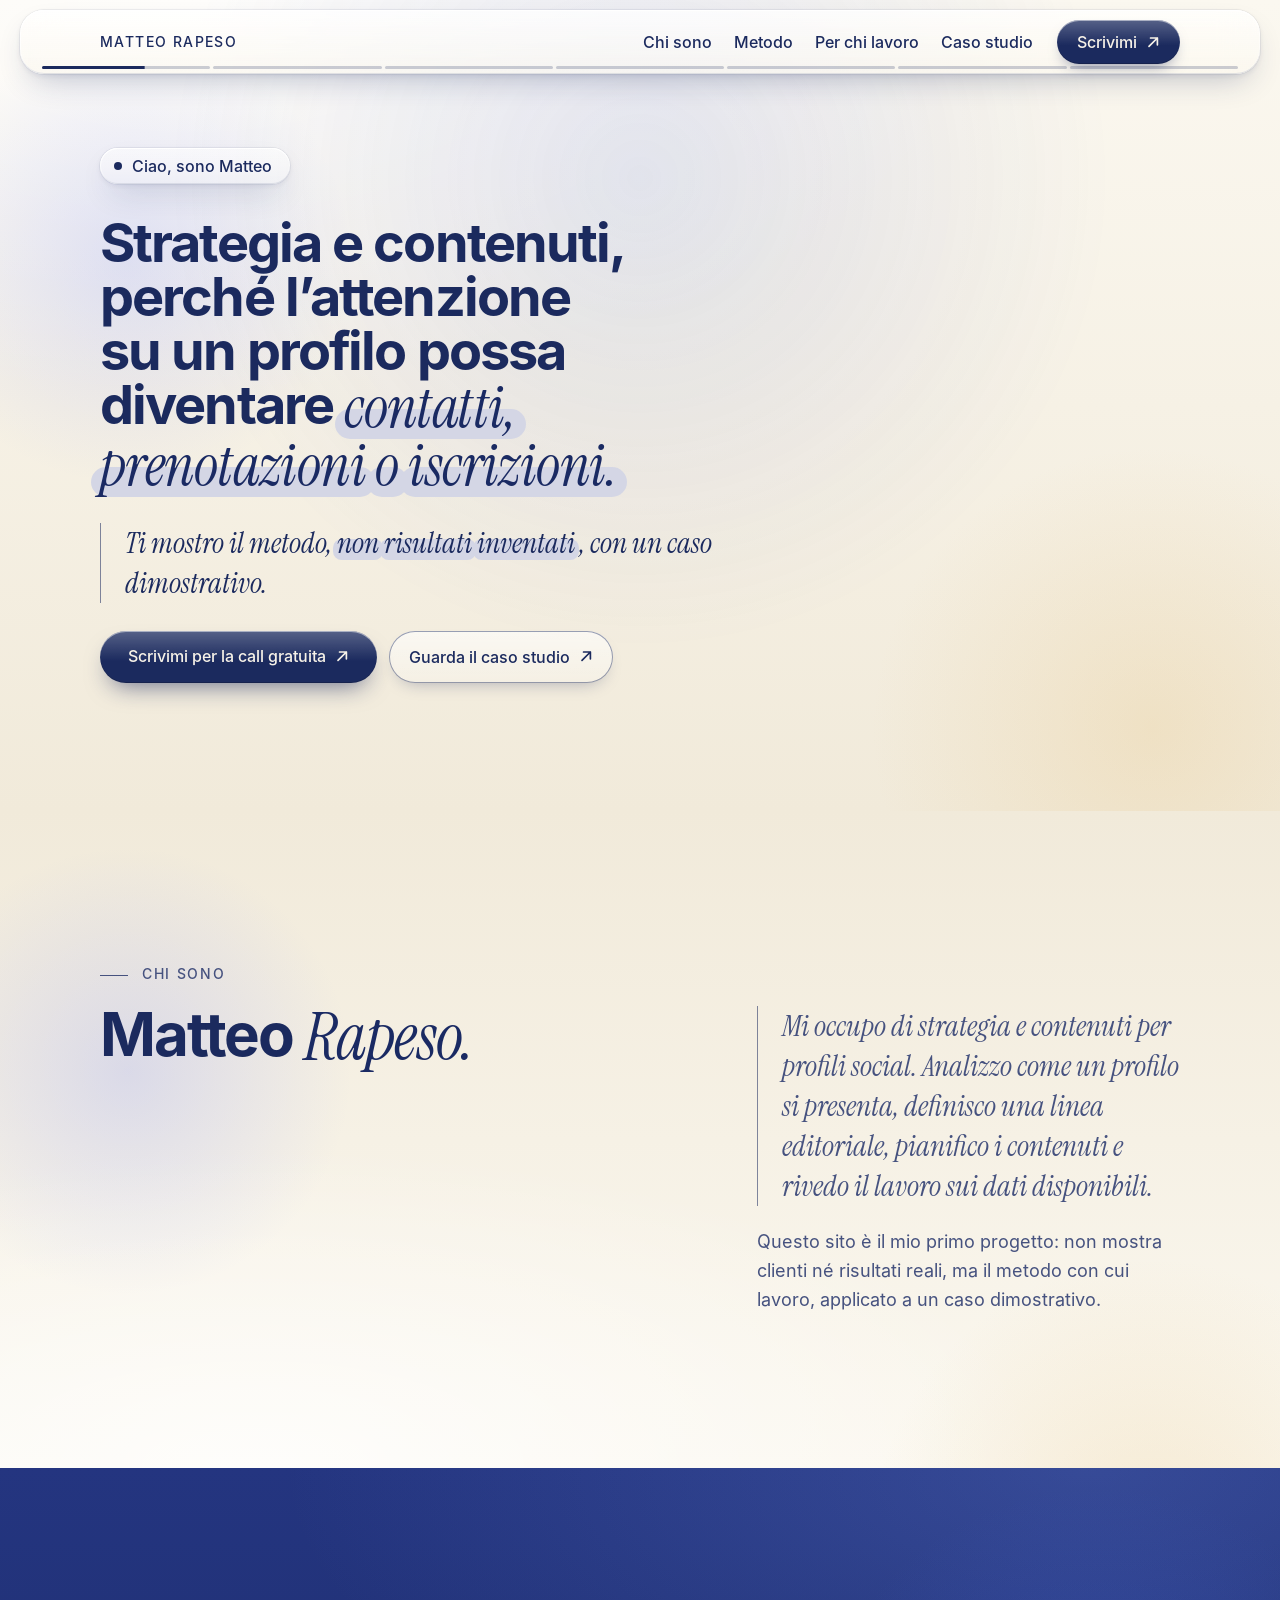
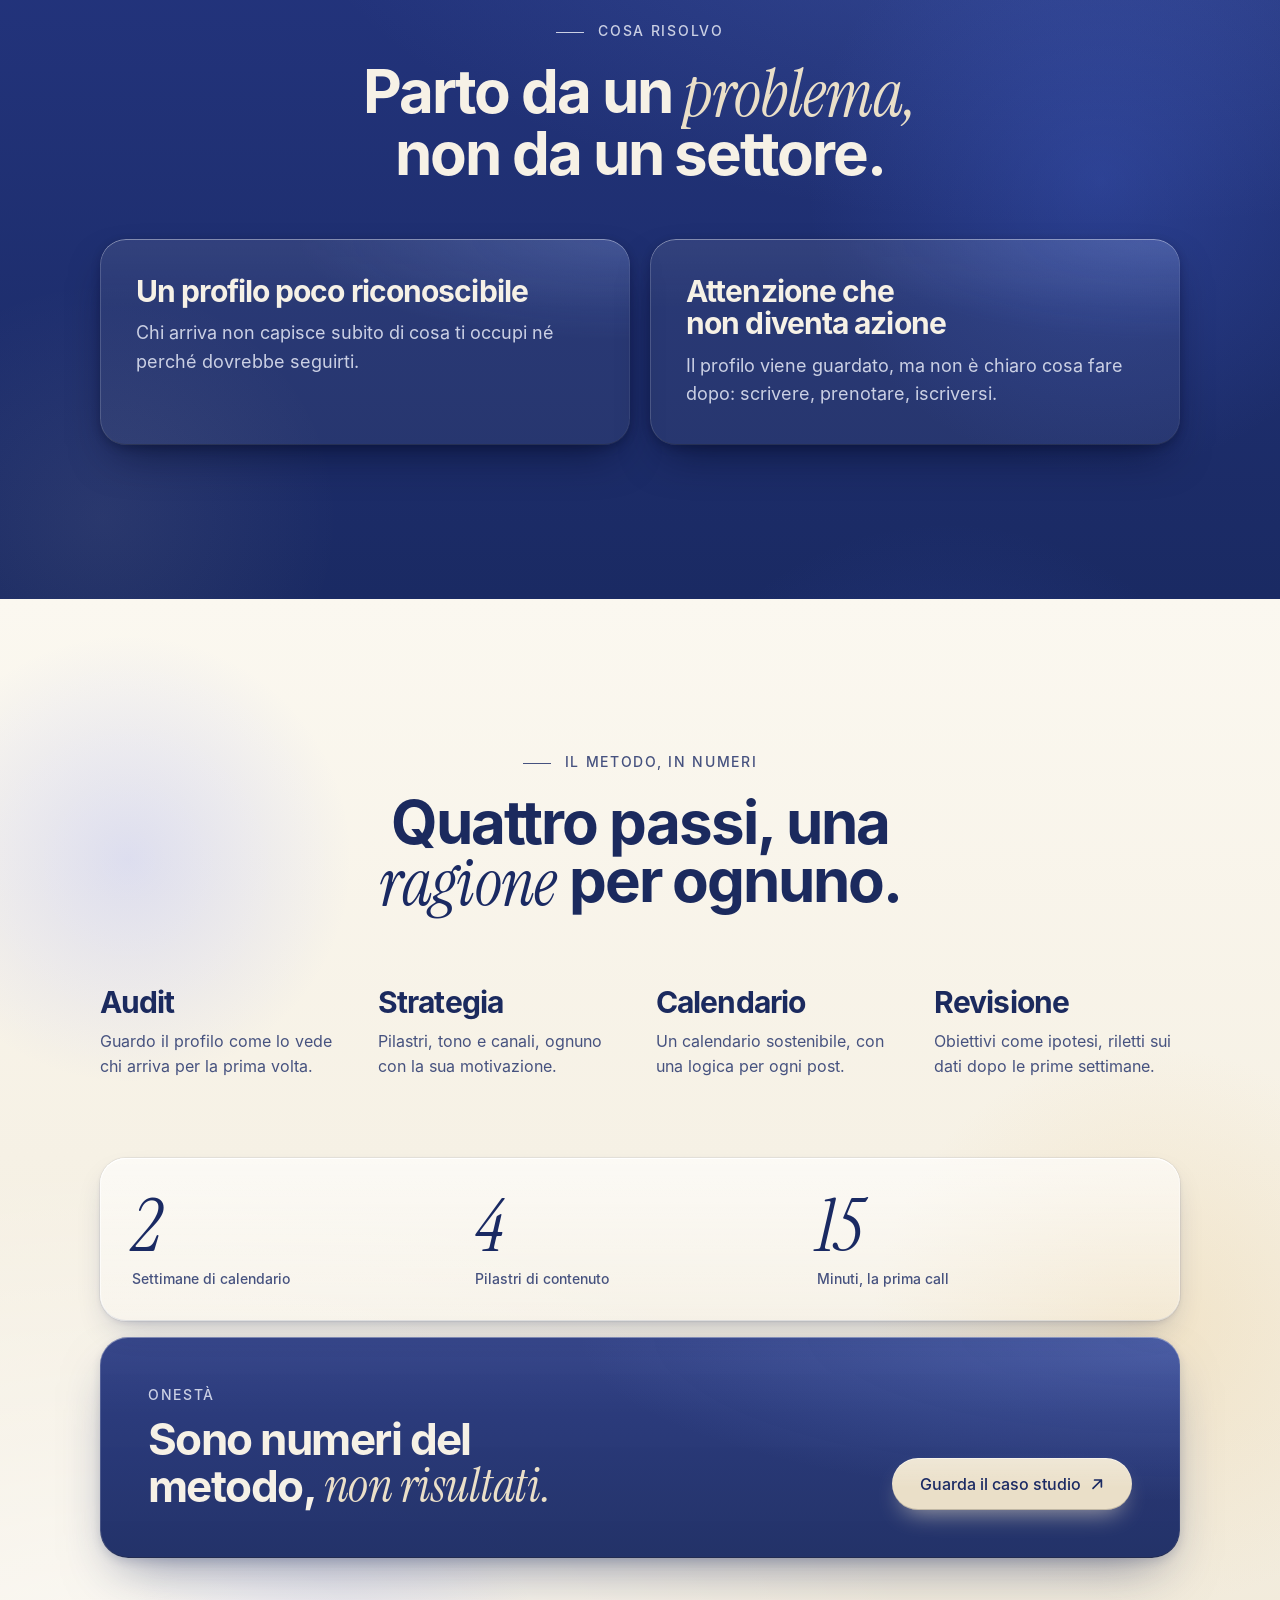
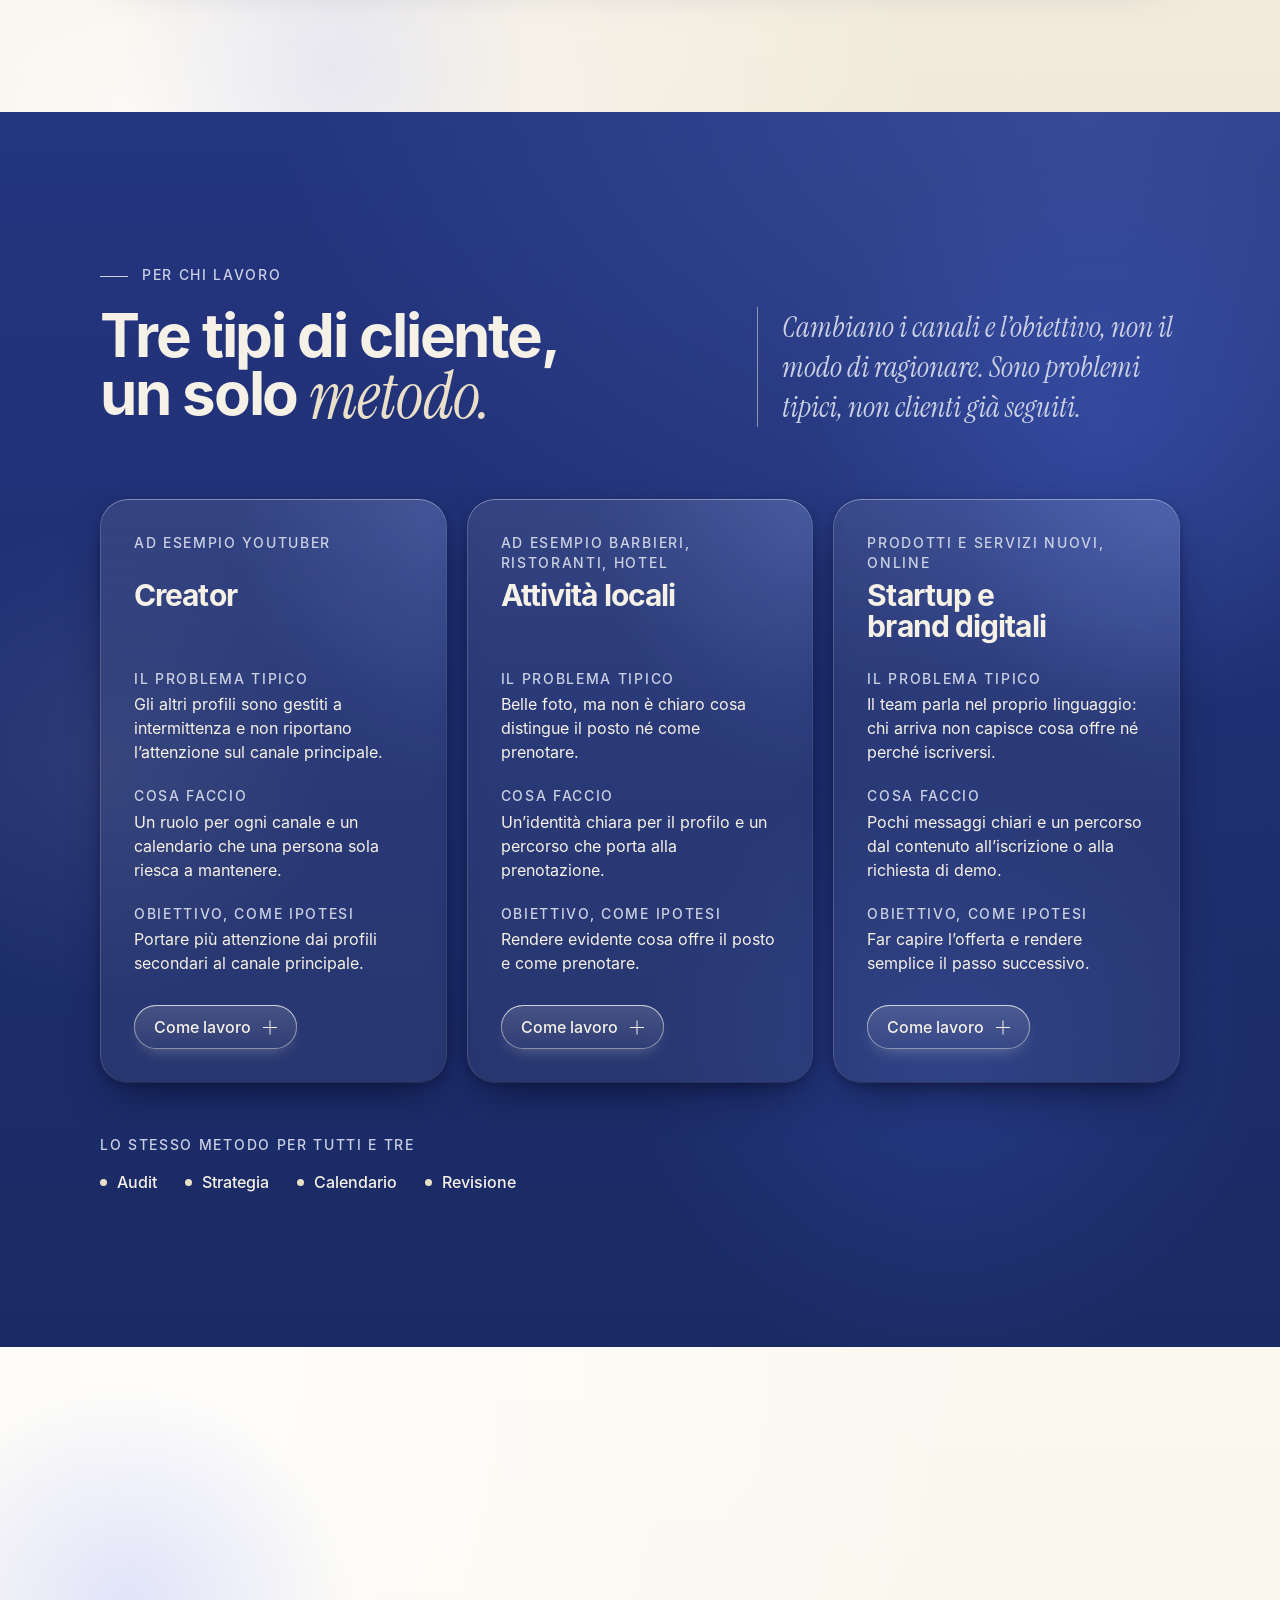
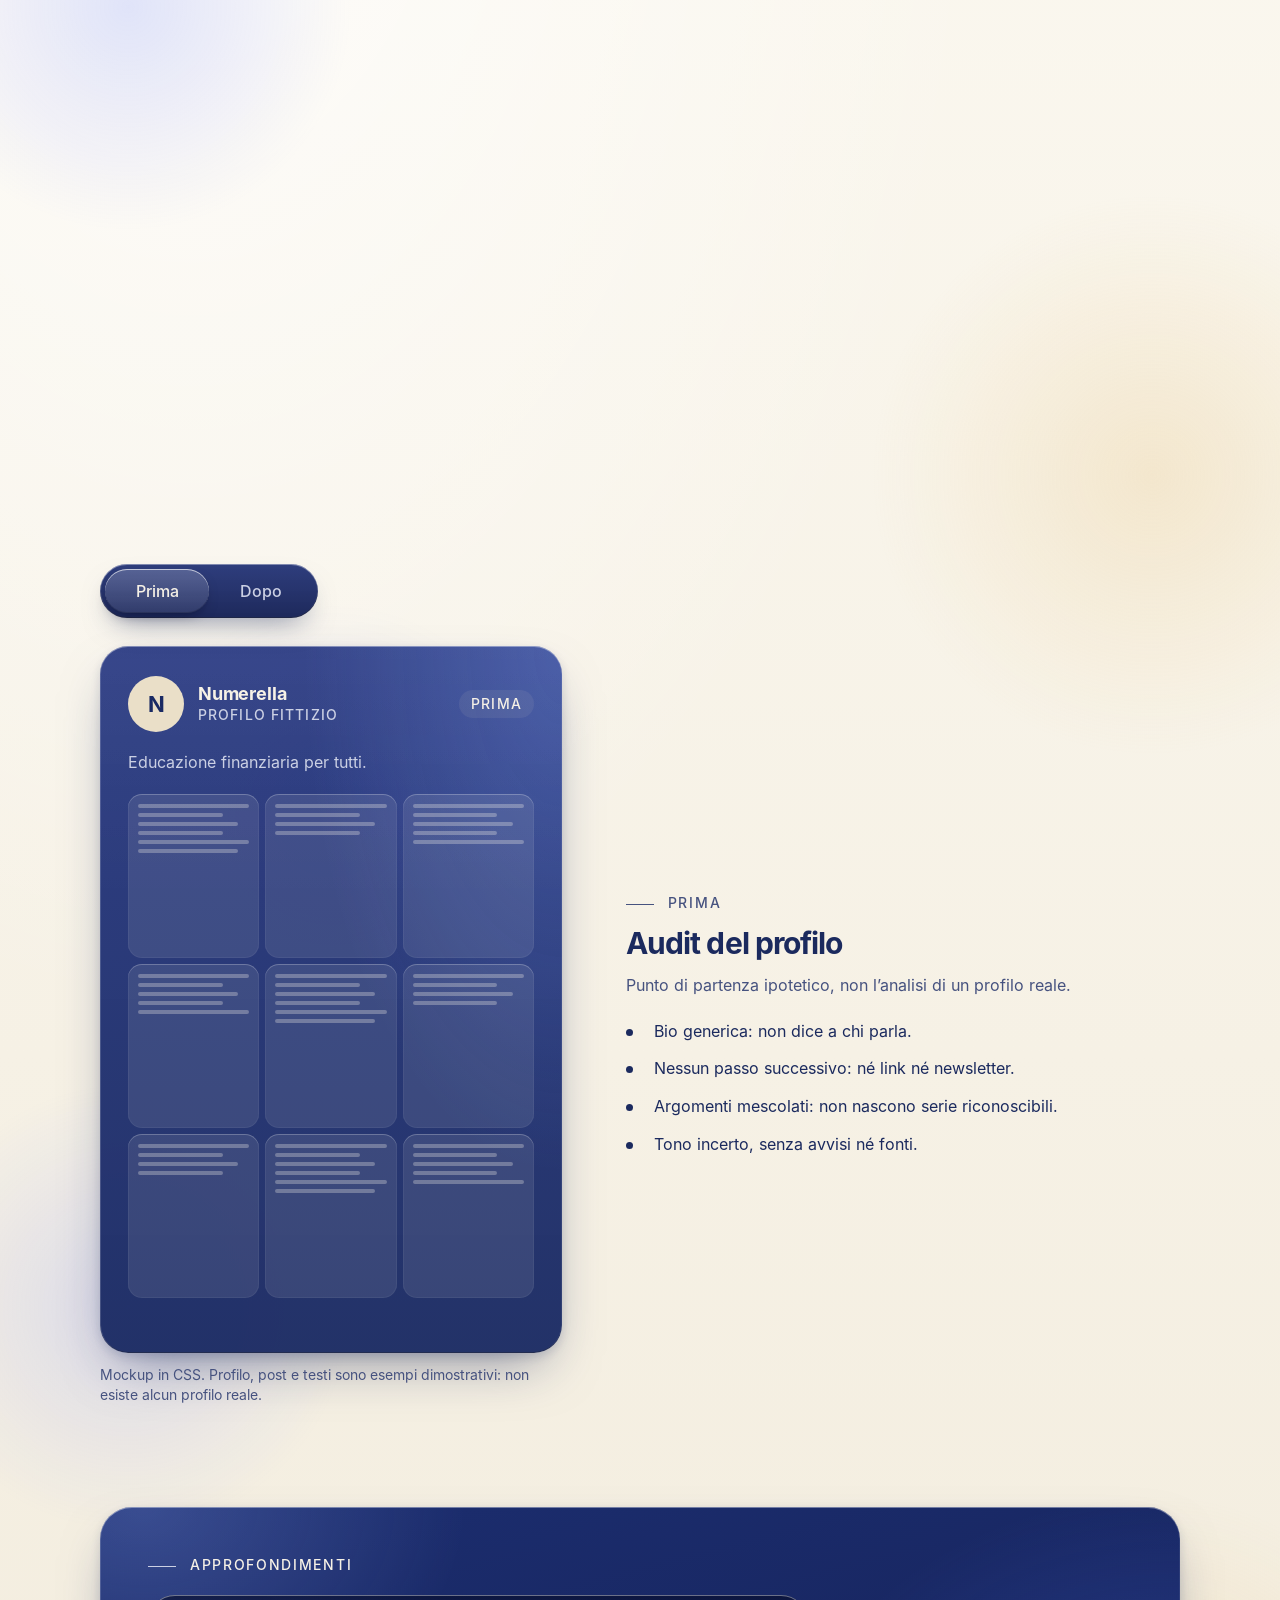
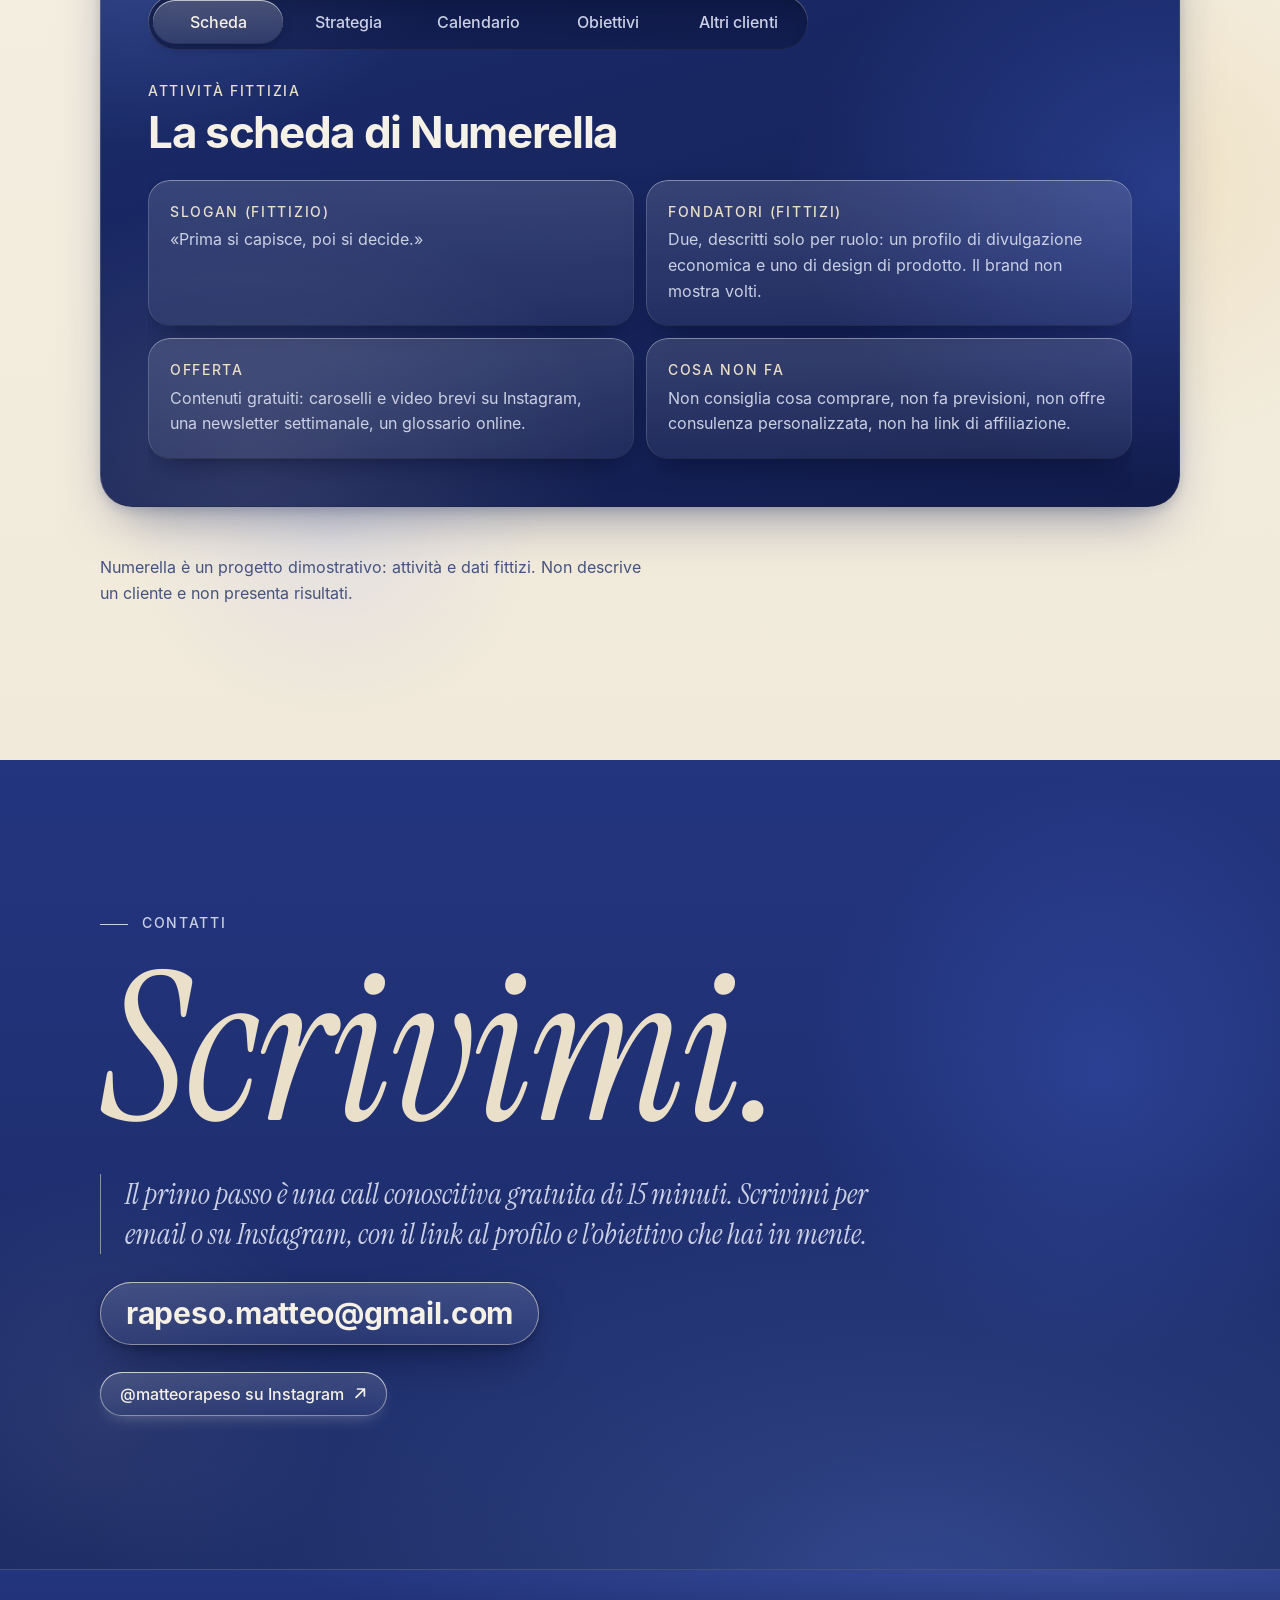
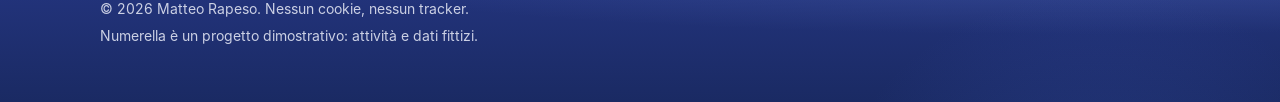
==== index.html @ 8a57db81 "Vetro (Liquid Glass) su tutto il sito e nuova grafica degli approfondimenti Vetro: variabili in :roo" ====
<!DOCTYPE html>
<html lang="it">
<head>
  <meta charset="utf-8">
  <meta name="viewport" content="width=device-width, initial-scale=1">
  <title>Matteo Rapeso | Strategia e contenuti per profili social</title>
  <meta name="description" content="Strategia e contenuti per profili social: creator, attività locali, startup. Il metodo è mostrato in un caso studio dimostrativo con dati fittizi.">
  <meta name="theme-color" content="#F7F2E8">
  <meta name="color-scheme" content="light">

  <!-- Condivisione (Open Graph). Per og:image e og:url servono indirizzi assoluti:
   sono l'unica eccezione ai percorsi relativi del resto del sito. -->
  <meta property="og:url" content="https://matteorp.github.io/portfolio-matteo/">
  <meta property="og:type" content="website">
  <meta property="og:locale" content="it_IT">
  <meta property="og:title" content="Matteo Rapeso | Strategia e contenuti per profili social">
  <meta property="og:description" content="Strategia e contenuti per profili social: creator, attività locali, startup. Il metodo è mostrato in un caso studio dimostrativo con dati fittizi.">
  <meta property="og:image" content="https://matteorp.github.io/portfolio-matteo/assets/og-image.png">
  <meta property="og:image:width" content="1200">
  <meta property="og:image:height" content="630">
  <meta property="og:image:alt" content="Matteo Rapeso, strategia e contenuti per profili social">
  <meta name="twitter:card" content="summary_large_image">

  <!-- Icone -->
  <link rel="icon" href="assets/favicon.svg" type="image/svg+xml">
  <link rel="apple-touch-icon" href="assets/apple-touch-icon.png">

  <!-- Font in locale. Si precaricano solo i tre critici per la prima schermata:
   titoli (Inter 700), testo (Inter 400 e 500) e parola chiave (Instrument Serif corsivo). -->
  <link rel="preload" href="assets/fonts/inter-latin-700-normal.woff2" as="font" type="font/woff2" crossorigin>
  <link rel="preload" href="assets/fonts/inter-latin-400-normal.woff2" as="font" type="font/woff2" crossorigin>
  <link rel="preload" href="assets/fonts/instrument-serif-latin-400-italic.woff2" as="font" type="font/woff2" crossorigin>

  <!-- Segnala al CSS che JavaScript è attivo: gli stati iniziali nascosti del movimento (titoli, comparse, profilo prima/dopo del caso studio)
   esistono solo sotto la classe "js". Senza JS tutti i contenuti restano visibili.
   Paracadute: se main.js non parte entro 3 secondi, tolgo "js" così nulla resta nascosto in attesa dell'animazione. -->
  <script>
    document.documentElement.className += ' js';
    setTimeout(function () {
      var h = document.documentElement;
      if (!h.classList.contains('pronto')) h.classList.remove('js');
    }, 3000);
  </script>

  <link rel="stylesheet" href="css/style.css">
  <!-- Nel head (con defer) il file viene scaricato subito, in parallelo al CSS: il movimento parte prima e la hero non resta in attesa -->
  <script src="js/main.js" defer></script>
</head>
<body>

  <!-- Icone (freccia e formati del calendario), definite una sola volta e riutilizzate -->
  <svg width="0" height="0" style="position:absolute" aria-hidden="true" focusable="false">
    <symbol id="i-freccia" viewBox="0 0 12 12"><path d="M2.5 9.5 9.5 2.5M3.8 2.5h5.7v5.7" fill="none" stroke="currentColor" stroke-width="1.4" stroke-linecap="round" stroke-linejoin="round"/></symbol>
    <symbol id="i-carosello" viewBox="0 0 24 24"><rect x="3.5" y="7" width="12" height="12" rx="1.5" fill="none" stroke="currentColor" stroke-width="1.4"/><path d="M8.5 4.5h10a1.5 1.5 0 0 1 1.5 1.5v10" fill="none" stroke="currentColor" stroke-width="1.4" stroke-linecap="round"/></symbol>
    <symbol id="i-reel" viewBox="0 0 24 24"><rect x="4" y="4" width="16" height="16" rx="3" fill="none" stroke="currentColor" stroke-width="1.4"/><path d="M10 8.5v7l5.5-3.5z" fill="none" stroke="currentColor" stroke-width="1.4" stroke-linejoin="round"/></symbol>
    <symbol id="i-storia" viewBox="0 0 24 24"><circle cx="12" cy="12" r="8.5" fill="none" stroke="currentColor" stroke-width="1.4" stroke-dasharray="3.2 2.4"/><circle cx="12" cy="12" r="3.2" fill="none" stroke="currentColor" stroke-width="1.4"/></symbol>
    <symbol id="i-newsletter" viewBox="0 0 24 24"><rect x="3.5" y="6" width="17" height="12" rx="1.5" fill="none" stroke="currentColor" stroke-width="1.4"/><path d="m4 7.2 8 5.8 8-5.8" fill="none" stroke="currentColor" stroke-width="1.4" stroke-linejoin="round"/></symbol>
  </svg>

  <a class="salta" href="#contenuto">Vai al contenuto</a>

  <!-- Menu in alto, fisso. La barra "storie" (un segmento per sezione) la crea JavaScript dentro questo elemento.
   Senza JavaScript il menu resta visibile sotto la barra e non è fisso. -->
  <header class="nav" id="nav">
    <div class="wrap nav-in">
      <a class="brand" href="#top">Matteo Rapeso</a>
      <button class="menu-btn" type="button" aria-expanded="false" aria-controls="menu" aria-label="Apri il menu"><span></span><span></span></button>
      <nav class="nav-menu" id="menu" aria-label="Principale">
        <ul>
          <li><a href="#chi-sono">Chi sono</a></li>
          <li><a href="#metodo">Metodo</a></li>
          <li><a href="#clienti">Per chi lavoro</a></li>
          <li><a href="#caso-studio">Caso studio</a></li>
        </ul>
      </nav>
      <a class="btn-o nav-cta" href="#contatti">Scrivimi <svg class="fr" aria-hidden="true" focusable="false"><use href="#i-freccia"/></svg></a>
    </div>
  </header>

  <main id="contenuto">

    <!-- ============ 1. HERO: presentazione personale ============ -->
    <section class="hero sez-chiara" id="top" aria-labelledby="titolo-hero">
      <!-- Luce dietro il titolo: respira da sola e, con il mouse, segue il puntatore -->
      <div class="luce" aria-hidden="true"><div class="luce-in"></div></div>
      <div class="wrap hero-in">
        <div class="hero-testo">
          <!-- "Sono Matteo" ha il suo posto: una pillola sopra il titolo, non dentro la frase -->
          <p class="saluto"><span class="punto" aria-hidden="true"></span>Ciao, sono Matteo</p>

          <h1 id="titolo-hero">Strategia e contenuti, perché l’attenzione su un profilo possa diventare <em class="it">contatti, prenotazioni o iscrizioni.</em></h1>

          <p class="lead hero-lead rv" style="--d:500ms">Ti mostro il metodo, <span class="hl">non risultati inventati</span>, con un caso dimostrativo.</p>

          <div class="cta rv" style="--d:600ms">
            <a class="btn-p" href="#contatti" data-apri="p-call" aria-haspopup="dialog">Scrivimi per la call gratuita <svg class="fr" aria-hidden="true" focusable="false"><use href="#i-freccia"/></svg></a>
            <a class="btn-o" href="#caso-studio">Guarda il caso studio <svg class="fr" aria-hidden="true" focusable="false"><use href="#i-freccia"/></svg></a>
          </div>
        </div>

        <!-- RITRATTO: per inserire la foto basta salvare il file in assets/img/ritratto.webp (formato verticale 4:5, ad esempio 800×1000 px, sotto i 150 KB).
         Finché il file non c'è, tutto il riquadro sparisce e la hero resta solo testo. Sulla foto vera niente parallasse. -->
        <figure class="ritratto rv" style="--d:300ms">
          <div class="photo">
            <img src="assets/img/ritratto.webp" alt="Matteo Rapeso, ritratto in bianco e nero" width="800" height="1000" decoding="async" fetchpriority="high" onerror="this.closest('figure').remove()">
          </div>
          <!-- Pillole attorno alla foto: illustrano i passi del metodo, non sono risultati. Sono decorative. -->
          <p class="pillola pillola-1" aria-hidden="true">Audit</p>
          <p class="pillola pillola-2" aria-hidden="true">Strategia</p>
          <p class="pillola pillola-3" aria-hidden="true">Calendario</p>
        </figure>
      </div>
    </section>

    <!-- ============ 2. CHI SONO (il ritratto sta nella hero) ============ -->
    <section class="sez-chiara" id="chi-sono" aria-labelledby="titolo-chi">
      <div class="wrap">
        <div class="sec">
          <p class="label rv">Chi sono</p>
          <div class="sec-corpo">
            <h2 class="rv" id="titolo-chi">Matteo <span class="it">Rapeso.</span></h2>
            <div class="sec-nota">
              <p class="lead rv" style="--d:100ms">Mi occupo di strategia e contenuti per profili social. Analizzo come un profilo si presenta, definisco una linea editoriale, pianifico i contenuti e rivedo il lavoro sui dati disponibili.</p>
              <p class="muted rv" style="--d:160ms">Questo sito è il mio primo progetto: non mostra clienti né risultati reali, ma il metodo con cui lavoro, applicato a un caso dimostrativo.</p>
            </div>
          </div>
        </div>
      </div>
    </section>

    <!-- ============ 3. COSA RISOLVO ============ -->
    <section class="sez-scura" id="problemi" aria-labelledby="titolo-problemi">
      <div class="wrap">
        <div class="sec sec-centro">
          <p class="label rv">Cosa risolvo</p>
          <div>
            <h2 class="rv" id="titolo-problemi">Parto da un <span class="it">problema</span>, non da un settore.</h2>
            <div class="schede">
              <article class="scheda-b rv" style="--d:120ms">
                <h3>Un profilo poco riconoscibile</h3>
                <p>Chi arriva non capisce subito di cosa ti occupi né perché dovrebbe seguirti.</p>
              </article>
              <article class="scheda-b rv" style="--d:200ms">
                <h3>Attenzione che non diventa azione</h3>
                <p>Il profilo viene guardato, ma non è chiaro cosa fare dopo: scrivere, prenotare, iscriversi.</p>
              </article>
            </div>
          </div>
        </div>
      </div>
    </section>

    <!-- ============ 4. IL METODO, IN NUMERI ============
     Quattro passi in colonne affiancate (testi esistenti), poi la striscia dei numeri, più piccola:
     le due cose si leggono come una sola sezione. La striscia ha tre numeri (2, 4, 15): il "4 passi di lavoro" è stato tolto
     perché ripeteva le quattro colonne qui sopra. -->
    <section class="sez-chiara" id="metodo" aria-labelledby="titolo-metodo">
      <div class="wrap">
        <div class="sec sec-centro">
          <p class="label rv">Il metodo, in numeri</p>
          <h2 class="rv" id="titolo-metodo">Quattro passi, una <span class="it">ragione</span> per ognuno.</h2>
        </div>

        <ol class="passi">
          <li class="passo rv" style="--d:0ms">
            <h3>Audit</h3>
            <p>Guardo il profilo come lo vede chi arriva per la prima volta.</p>
          </li>
          <li class="passo rv" style="--d:80ms">
            <h3>Strategia</h3>
            <p>Pilastri, tono e canali, ognuno con la sua motivazione.</p>
          </li>
          <li class="passo rv" style="--d:160ms">
            <h3>Calendario</h3>
            <p>Un calendario sostenibile, con una logica per ogni post.</p>
          </li>
          <li class="passo rv" style="--d:240ms">
            <h3>Revisione</h3>
            <p>Obiettivi come ipotesi, riletti sui dati dopo le prime settimane.</p>
          </li>
        </ol>

        <ul class="stats rv" role="list">
          <li class="stat"><span class="num">2</span><p>Settimane di calendario</p></li>
          <li class="stat"><span class="num">4</span><p>Pilastri di contenuto</p></li>
          <li class="stat"><span class="num">15</span><p>Minuti, la prima call</p></li>
        </ul>
        <!-- Banner blu: è la nota di onestà, ma con più peso -->
        <div class="banner rv">
          <div>
            <p class="piccolo">Onestà</p>
            <p class="banner-testo">Sono numeri del metodo, <span class="it">non risultati.</span></p>
          </div>
          <a class="btn-p" href="#caso-studio">Guarda il caso studio <svg class="fr" aria-hidden="true" focusable="false"><use href="#i-freccia"/></svg></a>
        </div>
      </div>
    </section>

    <!-- ============ 5. PER CHI LAVORO ============ -->
    <section class="sez-scura" id="clienti" aria-labelledby="titolo-clienti">
      <div class="wrap">
        <div class="sec">
          <p class="label rv">Per chi lavoro</p>
          <div class="sec-corpo">
            <h2 class="rv" id="titolo-clienti">Tre tipi di cliente, un solo <span class="it">metodo</span>.</h2>
            <p class="lead rv" style="--d:100ms">Cambiano i canali e l’obiettivo, non il modo di ragionare. Sono problemi tipici, non clienti già seguiti.</p>
          </div>
        </div>

        <!-- Tre schede: ognuna ha tre voci in colonna (problema, cosa faccio, obiettivo), distinte dall'etichetta, senza linee -->
        <div class="clienti">
          <article class="cliente rv" style="--d:0ms">
            <span class="tag">Ad esempio YouTuber</span>
            <h3>Creator</h3>
            <ol class="percorso">
              <li><span class="pt">Il problema tipico</span><p>Gli altri profili sono gestiti a intermittenza e non riportano l’attenzione sul canale principale.</p></li>
              <li><span class="pt">Cosa faccio</span><p>Un ruolo per ogni canale e un calendario che una persona sola riesca a mantenere.</p></li>
              <li><span class="pt">Obiettivo, come ipotesi</span><p>Portare più attenzione dai profili secondari al canale principale.</p></li>
            </ol>
            <button class="btn-o apri-btn" type="button" data-apri="p-creator" aria-haspopup="dialog">Come lavoro <span class="piu" aria-hidden="true"></span></button>
          </article>
          <article class="cliente rv" style="--d:90ms">
            <span class="tag">Ad esempio barbieri, ristoranti, hotel</span>
            <h3>Attività locali</h3>
            <ol class="percorso">
              <li><span class="pt">Il problema tipico</span><p>Belle foto, ma non è chiaro cosa distingue il posto né come prenotare.</p></li>
              <li><span class="pt">Cosa faccio</span><p>Un’identità chiara per il profilo e un percorso che porta alla prenotazione.</p></li>
              <li><span class="pt">Obiettivo, come ipotesi</span><p>Rendere evidente cosa offre il posto e come prenotare.</p></li>
            </ol>
            <button class="btn-o apri-btn" type="button" data-apri="p-locali" aria-haspopup="dialog">Come lavoro <span class="piu" aria-hidden="true"></span></button>
          </article>
          <article class="cliente rv" style="--d:180ms">
            <span class="tag">Prodotti e servizi nuovi, online</span>
            <h3>Startup e brand digitali</h3>
            <ol class="percorso">
              <li><span class="pt">Il problema tipico</span><p>Il team parla nel proprio linguaggio: chi arriva non capisce cosa offre né perché iscriversi.</p></li>
              <li><span class="pt">Cosa faccio</span><p>Pochi messaggi chiari e un percorso dal contenuto all’iscrizione o alla richiesta di demo.</p></li>
              <li><span class="pt">Obiettivo, come ipotesi</span><p>Far capire l’offerta e rendere semplice il passo successivo.</p></li>
            </ol>
            <button class="btn-o apri-btn" type="button" data-apri="p-startup" aria-haspopup="dialog">Come lavoro <span class="piu" aria-hidden="true"></span></button>
          </article>
        </div>

        <!-- Il filo: lo stesso metodo attraversa le tre schede -->
        <div class="filo rv">
          <p class="piccolo">Lo stesso metodo per tutti e tre</p>
          <ol class="filo-passi">
            <li>Audit</li>
            <li>Strategia</li>
            <li>Calendario</li>
            <li>Revisione</li>
          </ol>
        </div>

        <dialog class="popup" id="p-creator" aria-labelledby="t-p-creator">
          <span class="pop-luce" aria-hidden="true"></span>
          <div class="popup-in">
            <button class="chiudi" type="button" data-chiudi aria-label="Chiudi"><svg viewBox="0 0 24 24" aria-hidden="true" focusable="false"><path d="M6 6l12 12M18 6 6 18" fill="none" stroke="currentColor" stroke-width="1.6" stroke-linecap="round"/></svg></button>
            <p class="k">Per chi lavoro</p>
            <h3 class="titolo-pop" id="t-p-creator"><span class="it">Creator</span></h3>
            <p class="lead">Ad esempio YouTuber.</p>
            <div class="duo">
              <section class="blocco">
                <h4>Il problema tipico</h4>
                <p>Il pubblico guarda i video, ma gli altri profili sono gestiti a intermittenza: non hanno una linea riconoscibile e non riportano l’attenzione sul canale principale.</p>
              </section>
              <section class="blocco">
                <h4>Cosa faccio</h4>
                <p>Definisco il ruolo di ogni canale rispetto a quello principale, una linea editoriale con formati ricorrenti, il riuso dei contenuti lunghi in contenuti brevi e un calendario che una persona sola riesca a mantenere.</p>
              </section>
            </div>
            <div class="filo filo-pop">
              <p class="piccolo">Lo stesso metodo, in quattro passi</p>
              <ol class="filo-passi">
                <li>Audit</li>
                <li>Strategia</li>
                <li>Calendario</li>
                <li>Revisione</li>
              </ol>
            </div>
            <button class="btn-p" type="button" data-apri="p-call" aria-haspopup="dialog">Scrivimi per la call gratuita <svg class="fr" aria-hidden="true" focusable="false"><use href="#i-freccia"/></svg></button>
          </div>
        </dialog>

        <dialog class="popup" id="p-locali" aria-labelledby="t-p-locali">
          <span class="pop-luce" aria-hidden="true"></span>
          <div class="popup-in">
            <button class="chiudi" type="button" data-chiudi aria-label="Chiudi"><svg viewBox="0 0 24 24" aria-hidden="true" focusable="false"><path d="M6 6l12 12M18 6 6 18" fill="none" stroke="currentColor" stroke-width="1.6" stroke-linecap="round"/></svg></button>
            <p class="k">Per chi lavoro</p>
            <h3 class="titolo-pop" id="t-p-locali">Attività <span class="it">locali</span></h3>
            <p class="lead">Ad esempio barbieri, ristoranti, hotel.</p>
            <div class="duo">
              <section class="blocco">
                <h4>Il problema tipico</h4>
                <p>Il profilo è una galleria di foto curate ma simili a quelle delle altre attività della zona, e non è chiaro né cosa distingue il posto né come prenotare.</p>
              </section>
              <section class="blocco">
                <h4>Cosa faccio</h4>
                <p>Definisco l’identità del profilo (cosa mostrare e cosa no), organizzo bio, in evidenza e link attorno alla prenotazione, e imposto contenuti ricorrenti basati sul lavoro quotidiano.</p>
              </section>
            </div>
            <div class="filo filo-pop">
              <p class="piccolo">Lo stesso metodo, in quattro passi</p>
              <ol class="filo-passi">
                <li>Audit</li>
                <li>Strategia</li>
                <li>Calendario</li>
                <li>Revisione</li>
              </ol>
            </div>
            <button class="btn-p" type="button" data-apri="p-call" aria-haspopup="dialog">Scrivimi per la call gratuita <svg class="fr" aria-hidden="true" focusable="false"><use href="#i-freccia"/></svg></button>
          </div>
        </dialog>

        <dialog class="popup" id="p-startup" aria-labelledby="t-p-startup">
          <span class="pop-luce" aria-hidden="true"></span>
          <div class="popup-in">
            <button class="chiudi" type="button" data-chiudi aria-label="Chiudi"><svg viewBox="0 0 24 24" aria-hidden="true" focusable="false"><path d="M6 6l12 12M18 6 6 18" fill="none" stroke="currentColor" stroke-width="1.6" stroke-linecap="round"/></svg></button>
            <p class="k">Per chi lavoro</p>
            <h3 class="titolo-pop" id="t-p-startup">Startup e brand <span class="it">digitali</span></h3>
            <p class="lead">Prodotti e servizi nuovi, online.</p>
            <div class="duo">
              <section class="blocco">
                <h4>Il problema tipico</h4>
                <p>Il team conosce il prodotto a fondo e comunica nel proprio linguaggio, mentre chi arriva dai social non capisce cosa offre né perché iscriversi.</p>
              </section>
              <section class="blocco">
                <h4>Cosa faccio</h4>
                <p>Traduco l’offerta in pochi messaggi chiari, definisco pilastri di contenuto e tono, costruisco il percorso dal contenuto all’iscrizione o alla richiesta di demo, e rivedo i formati sui dati dopo le prime settimane.</p>
              </section>
            </div>
            <div class="filo filo-pop">
              <p class="piccolo">Lo stesso metodo, in quattro passi</p>
              <ol class="filo-passi">
                <li>Audit</li>
                <li>Strategia</li>
                <li>Calendario</li>
                <li>Revisione</li>
              </ol>
            </div>
            <button class="btn-p" type="button" data-apri="p-call" aria-haspopup="dialog">Scrivimi per la call gratuita <svg class="fr" aria-hidden="true" focusable="false"><use href="#i-freccia"/></svg></button>
          </div>
        </dialog>
      </div>
    </section>

    <!-- ============ 6. CASO STUDIO DIMOSTRATIVO (attività e dati fittizi) ============ -->
    <section class="sez-chiara" id="caso-studio" aria-labelledby="titolo-caso">
      <div class="wrap">

        <!-- Testata in scheda blu, come gli altri riquadri importanti -->
        <div class="case-head card-blu rv">
          <p class="etichetta-fittizio"><span>Progetto dimostrativo: attività e dati fittizi</span></p>
          <p class="label">Caso studio</p>
          <h2 id="titolo-caso">Una startup che <span class="it">non esiste</span>, per mostrare come lavoro.</h2>
          <p class="lead">Numerella è un’attività inventata: una startup di educazione finanziaria. Nome, offerta, fondatori e numeri sono di fantasia e nessun profilo reale esiste. Fa solo divulgazione educativa: nessun consiglio, nessuna promessa di rendimento.</p>
          <ul class="fatti" role="list">
            <li>Audit di un profilo ipotetico</li>
            <li>Strategia e calendario di due settimane</li>
            <li>Quattro esempi di post</li>
          </ul>
        </div>

        <!-- ===== Prima e dopo: lo stesso profilo di Numerella, prima e dopo la strategia.
         Con JavaScript un interruttore cambia l’attributo data-v e il CSS fa il resto.
         Senza JavaScript i due stati e le due note stanno uno sotto l’altro, e le tessere portano ai post in fondo alla sezione. ===== -->
        <div class="prof" id="profilo-caso" data-prof data-v="prima">
          <div class="commuta rv" role="group" aria-label="Stato del profilo">
            <button type="button" data-v="prima" aria-pressed="true">Prima</button>
            <button type="button" data-v="dopo" aria-pressed="false">Dopo</button>
          </div>

          <div class="prof-corpo">
            <figure class="prof-sx">
              <div class="prof-scheda card-blu rv">
                <div class="prof-strati">

                  <!-- Prima: bio generica, griglia di post senza un filo -->
                  <div class="prof-strato prof-prima" role="group" aria-label="Profilo prima dell’intervento">
                    <div class="profilo-testa">
                      <span class="avatar" aria-hidden="true">N</span>
                      <div>
                        <p class="nome">Numerella</p>
                        <p class="stato">Profilo fittizio</p>
                      </div>
                      <span class="chip-stato">Prima</span>
                    </div>
                    <p class="bio bio-fioca">Educazione finanziaria per tutti.</p>
                    <div class="griglia-post" aria-hidden="true">
                      <span class="tassello tassello-fitto"><i></i><i></i><i></i><i></i><i></i><i></i></span>
                      <span class="tassello tassello-fitto"><i></i><i></i><i></i><i></i></span>
                      <span class="tassello tassello-fitto"><i></i><i></i><i></i><i></i><i></i></span>
                      <span class="tassello tassello-fitto"><i></i><i></i><i></i><i></i><i></i></span>
                      <span class="tassello tassello-fitto"><i></i><i></i><i></i><i></i><i></i><i></i></span>
                      <span class="tassello tassello-fitto"><i></i><i></i><i></i><i></i></span>
                      <span class="tassello tassello-fitto"><i></i><i></i><i></i><i></i></span>
                      <span class="tassello tassello-fitto"><i></i><i></i><i></i><i></i><i></i><i></i></span>
                      <span class="tassello tassello-fitto"><i></i><i></i><i></i><i></i><i></i></span>
                    </div>
                  </div>

                  <!-- Dopo: l’anello dell’avatar si disegna, i blocchi entrano a scalini -->
                  <div class="prof-strato prof-dopo" role="group" aria-label="Profilo dopo la strategia">
                    <div class="profilo-testa">
                      <span class="avatar" aria-hidden="true">N<svg viewBox="0 0 36 36" focusable="false"><circle pathLength="1" cx="18" cy="18" r="17.2"/></svg></span>
                      <div>
                        <p class="nome">Numerella</p>
                        <p class="stato">Profilo fittizio</p>
                      </div>
                      <span class="chip-stato">Dopo</span>
                    </div>
                    <p class="bio">Prima si capisce, poi si decide.<br>Le parole dei soldi, i documenti, gli errori di ragionamento.<br>Solo divulgazione, nessuna consulenza.</p>
                    <p class="bio-link">Newsletter e glossario</p>
                    <div class="storie" aria-hidden="true">
                      <span class="storia"><i>1</i>Parole</span>
                      <span class="storia"><i>2</i>Documenti</span>
                      <span class="storia"><i>3</i>Errori</span>
                      <span class="storia"><i>4</i>Domande</span>
                    </div>
                    <div class="griglia-post">
                      <a class="tassello tassello-chiaro" href="#p-post1" data-apri="p-post1" aria-haspopup="dialog"><span class="tassello-alto"><svg class="glifo" aria-hidden="true" focusable="false"><use href="#i-carosello"/></svg><span class="pil p1" aria-hidden="true">1</span></span><span>Inflazione</span><span class="sr">. Carosello, pilastro: Le parole dei soldi. Apre il post di esempio.</span></a>
                      <div class="tassello tassello-vuoto"><span class="tassello-alto"><svg class="glifo" aria-hidden="true" focusable="false"><use href="#i-reel"/></svg><span class="pil p1" aria-hidden="true">1</span></span><span>Interesse composto</span><span class="sr">. Reel, pilastro: Le parole dei soldi. Solo in calendario, senza esempio completo.</span></div>
                      <div class="tassello tassello-vuoto"><span class="tassello-alto"><svg class="glifo" aria-hidden="true" focusable="false"><use href="#i-carosello"/></svg><span class="pil p2" aria-hidden="true">2</span></span><span>Busta paga</span><span class="sr">. Carosello, pilastro: Leggere un documento. Solo in calendario, senza esempio completo.</span></div>
                      <a class="tassello" href="#p-post2" data-apri="p-post2" aria-haspopup="dialog"><span class="tassello-alto"><svg class="glifo" aria-hidden="true" focusable="false"><use href="#i-carosello"/></svg><span class="pil p2" aria-hidden="true">2</span></span><span>TAN e TAEG</span><span class="sr">. Carosello, pilastro: Leggere un documento. Apre il post di esempio.</span></a>
                      <a class="tassello tassello-chiaro" href="#p-post3" data-apri="p-post3" aria-haspopup="dialog"><span class="tassello-alto"><svg class="glifo" aria-hidden="true" focusable="false"><use href="#i-reel"/></svg><span class="pil p3" aria-hidden="true">3</span></span><span>L’effetto gregge</span><span class="sr">. Reel, pilastro: Errori di ragionamento. Apre il post di esempio.</span></a>
                      <a class="tassello" href="#p-post4" data-apri="p-post4" aria-haspopup="dialog"><span class="tassello-alto"><svg class="glifo" aria-hidden="true" focusable="false"><use href="#i-carosello"/></svg><span class="pil p4" aria-hidden="true">4</span></span><span>«Cosa dovrei fare?»</span><span class="sr">. Carosello, pilastro: Domande vere. Apre il post di esempio.</span></a>
                    </div>
                  </div>

                </div>
              </div>
              <figcaption class="prof-didascalia">Mockup in CSS. Profilo, post e testi sono esempi dimostrativi: non esiste alcun profilo reale.</figcaption>
            </figure>

            <div class="prof-note rv">
              <div class="nota nota-prima">
                <p class="label">Prima</p>
                <h3>Audit del profilo</h3>
                <p>Punto di partenza ipotetico, non l’analisi di un profilo reale.</p>
                <ul class="elenco-semplice">
                  <li>Bio generica: non dice a chi parla.</li>
                  <li>Nessun passo successivo: né link né newsletter.</li>
                  <li>Argomenti mescolati: non nascono serie riconoscibili.</li>
                  <li>Tono incerto, senza avvisi né fonti.</li>
                </ul>
              </div>
              <div class="nota nota-dopo">
                <p class="label">Dopo, con la strategia</p>
                <h3>Una <span class="it">serie</span> riconoscibile</h3>
                <p>La bio dichiara tema e limite, il link porta alla newsletter, le evidenze sono i quattro pilastri e i post formano una serie. È un esempio di metodo, non un risultato.</p>
                <p>Tocca un post nella griglia per vedere com’è fatto e perché esiste. Le tessere senza fondo sono solo in calendario, senza esempio completo.</p>
              </div>
            </div>
          </div>
        </div>

        <!-- ===== Approfondimenti: cinque pagine che scorrono di lato (Scheda, Strategia, Calendario, Obiettivi, Altri clienti).
         Senza JavaScript i tasti non ci sono e le pagine stanno una sotto l’altra, tutte leggibili. ===== -->
        <div class="approfondimenti pannello rv" data-sfoglia>
          <p class="label">Approfondimenti</p>
          <div class="sfoglia-tasti">
            <button class="sfoglia-tasto" type="button" data-pagina="sf-scheda">Scheda</button>
            <button class="sfoglia-tasto" type="button" data-pagina="sf-strategia">Strategia</button>
            <button class="sfoglia-tasto" type="button" data-pagina="sf-calendario">Calendario</button>
            <button class="sfoglia-tasto" type="button" data-pagina="sf-obiettivi">Obiettivi</button>
            <button class="sfoglia-tasto" type="button" data-pagina="sf-altri">Altri clienti</button>
          </div>
          <div class="sfoglia-pagine">
            <div class="sfoglia-pagina" id="sf-scheda">
              <p class="k">Attività fittizia</p>
              <h3>La scheda di Numerella</h3>
              <dl class="tessere">
                <div>
                  <dt>Slogan (fittizio)</dt>
                  <dd>«Prima si capisce, poi si decide.»</dd>
                </div>
                <div>
                  <dt>Fondatori (fittizi)</dt>
                  <dd>Due, descritti solo per ruolo: un profilo di divulgazione economica e uno di design di prodotto. Il brand non mostra volti.</dd>
                </div>
                <div>
                  <dt>Offerta</dt>
                  <dd>Contenuti gratuiti: caroselli e video brevi su Instagram, una newsletter settimanale, un glossario online.</dd>
                </div>
                <div>
                  <dt>Cosa non fa</dt>
                  <dd>Non consiglia cosa comprare, non fa previsioni, non offre consulenza personalizzata, non ha link di affiliazione.</dd>
                </div>
              </dl>
            </div>
            <div class="sfoglia-pagina" id="sf-strategia">
              <p class="k">Metodo</p>
              <h3>Strategia</h3>
              <dl class="tessere">
                <div>
                  <dt>Pubblico (ipotesi)</dt>
                  <dd>Adulti non esperti che evitano l’argomento perché lo percepiscono come tecnico.</dd>
                </div>
                <div>
                  <dt>Quattro pilastri</dt>
                  <dd>
                    <ul class="pilastri">
                      <li><span class="it">1</span> Le parole dei soldi</li>
                      <li><span class="it">2</span> Leggere un documento</li>
                      <li><span class="it">3</span> Errori di ragionamento</li>
                      <li><span class="it">4</span> Domande vere</li>
                    </ul>
                  </dd>
                </div>
                <div>
                  <dt>Tono e regole</dt>
                  <dd>Calmo, a frasi brevi, mai «devi». Nessuna previsione, nessun prodotto; ogni dato con la sua fonte, da verificare su Istat o Banca d’Italia.</dd>
                </div>
                <div>
                  <dt>Canali</dt>
                  <dd>Instagram, perché i caroselli si salvano e si rileggono; newsletter, per la relazione diretta. Esclusi per ora: video lunghi (produzione pesante), LinkedIn (pubblico privato), gruppi di messaggistica (rischio «segnali»). Da rivedere dopo otto settimane.</dd>
                </div>
              </dl>
            </div>
            <div class="sfoglia-pagina" id="sf-calendario">
              <p class="k">Piano di lavoro</p>
              <h3>Calendario di due settimane</h3>
              <p class="nota-pop">Piano di lavoro, non contenuti pubblicati: tre post, una storia e una newsletter a settimana. Il ritmo è un’ipotesi di impegno sostenibile per una squadra piccolissima.</p>
              <ul class="legenda-cal" role="list" aria-label="Pilastri">
                <li><span class="pil p1" aria-hidden="true">1</span>Le parole dei soldi</li>
                <li><span class="pil p2" aria-hidden="true">2</span>Leggere un documento</li>
                <li><span class="pil p3" aria-hidden="true">3</span>Errori di ragionamento</li>
                <li><span class="pil p4" aria-hidden="true">4</span>Domande vere</li>
              </ul>
              <div class="calendario-caso">
                <div class="settimana">
                  <h4>Settimana 1</h4>
                  <p class="suggerimento">Scorri di lato per vedere tutti i giorni.</p>
                  <div class="striscia-scorri" role="region" aria-label="Settimana 1" tabindex="0">
                    <ol class="striscia">
                      <li class="cella">
                        <span class="giorno">Lun</span>
                        <svg class="glifo" aria-hidden="true"><use href="#i-carosello"/></svg>
                        <span class="formato">Carosello</span>
                        <span class="tema">Cos’è l’inflazione, in 6 slide</span>
                        <span class="pil p1" aria-hidden="true">1</span><span class="sr">Pilastro: Le parole dei soldi</span>
                      </li>
                      <li class="cella">
                        <span class="giorno">Mar</span>
                        <svg class="glifo" aria-hidden="true"><use href="#i-storia"/></svg>
                        <span class="formato">Storia</span>
                        <span class="tema">Sondaggio: quale parola dei soldi ti suona più oscura?</span>
                        <span class="sr">Raccolta di temi</span>
                      </li>
                      <li class="cella">
                        <span class="giorno">Mer</span>
                        <svg class="glifo" aria-hidden="true"><use href="#i-reel"/></svg>
                        <span class="formato">Reel di 30"</span>
                        <span class="tema">Interesse semplice e composto, con un esempio numerico dichiarato come tale</span>
                        <span class="pil p1" aria-hidden="true">1</span><span class="sr">Pilastro: Le parole dei soldi</span>
                      </li>
                      <li class="cella cella-vuota"><span class="giorno">Gio</span><span class="riposo">Nessuna uscita</span></li>
                      <li class="cella">
                        <span class="giorno">Ven</span>
                        <svg class="glifo" aria-hidden="true"><use href="#i-carosello"/></svg>
                        <span class="formato">Carosello</span>
                        <span class="tema">Le voci principali di una busta paga</span>
                        <span class="pil p2" aria-hidden="true">2</span><span class="sr">Pilastro: Leggere un documento</span>
                      </li>
                      <li class="cella cella-vuota"><span class="giorno">Sab</span><span class="riposo">Nessuna uscita</span></li>
                      <li class="cella">
                        <span class="giorno">Dom</span>
                        <svg class="glifo" aria-hidden="true"><use href="#i-newsletter"/></svg>
                        <span class="formato">Newsletter</span>
                        <span class="tema">Il glossario della settimana e le risposte al sondaggio</span>
                        <span class="sr">Tutti i pilastri</span>
                      </li>
                    </ol>
                  </div>
                </div>

                <div class="settimana">
                  <h4>Settimana 2</h4>
                  <div class="striscia-scorri" role="region" aria-label="Settimana 2" tabindex="0">
                    <ol class="striscia">
                      <li class="cella">
                        <span class="giorno">Lun</span>
                        <svg class="glifo" aria-hidden="true"><use href="#i-carosello"/></svg>
                        <span class="formato">Carosello</span>
                        <span class="tema">TAN e TAEG: due sigle, due cose diverse</span>
                        <span class="pil p2" aria-hidden="true">2</span><span class="sr">Pilastro: Leggere un documento</span>
                      </li>
                      <li class="cella">
                        <span class="giorno">Mar</span>
                        <svg class="glifo" aria-hidden="true"><use href="#i-storia"/></svg>
                        <span class="formato">Storia</span>
                        <span class="tema">Domanda aperta: cosa vorresti capire di un preventivo?</span>
                        <span class="pil p4" aria-hidden="true">4</span><span class="sr">Pilastro: Domande vere</span>
                      </li>
                      <li class="cella">
                        <span class="giorno">Mer</span>
                        <svg class="glifo" aria-hidden="true"><use href="#i-reel"/></svg>
                        <span class="formato">Reel di 30"</span>
                        <span class="tema">L’effetto gregge: perché ci muoviamo come gli altri</span>
                        <span class="pil p3" aria-hidden="true">3</span><span class="sr">Pilastro: Errori di ragionamento</span>
                      </li>
                      <li class="cella cella-vuota"><span class="giorno">Gio</span><span class="riposo">Nessuna uscita</span></li>
                      <li class="cella">
                        <span class="giorno">Ven</span>
                        <svg class="glifo" aria-hidden="true"><use href="#i-carosello"/></svg>
                        <span class="formato">Carosello</span>
                        <span class="tema">Perché non rispondiamo a «cosa dovrei fare?»</span>
                        <span class="pil p4" aria-hidden="true">4</span><span class="sr">Pilastro: Domande vere</span>
                      </li>
                      <li class="cella cella-vuota"><span class="giorno">Sab</span><span class="riposo">Nessuna uscita</span></li>
                      <li class="cella">
                        <span class="giorno">Dom</span>
                        <svg class="glifo" aria-hidden="true"><use href="#i-newsletter"/></svg>
                        <span class="formato">Newsletter</span>
                        <span class="tema">Come si legge un preventivo</span>
                        <span class="pil p2" aria-hidden="true">2</span><span class="sr">Pilastro: Leggere un documento</span>
                      </li>
                    </ol>
                  </div>
                </div>
              </div>
            </div>
            <div class="sfoglia-pagina" id="sf-obiettivi">
              <p class="k">Ipotesi di lavoro</p>
              <h3>Obiettivi, come ipotesi</h3>
              <p>Ipotesi di lavoro su otto settimane. I numeri sono inventati, non derivano da benchmark e non sono risultati.</p>
              <dl class="tessere">
                <div>
                  <dt>Newsletter</dt>
                  <dd>Obiettivo ipotetico di 300 iscritti, partendo da zero.</dd>
                </div>
                <div>
                  <dt>Salvataggi dei caroselli</dt>
                  <dd>Crescita rispetto alle prime due settimane. Se la linea editoriale funziona, i post più didattici dovrebbero essere salvati di più.</dd>
                </div>
                <div>
                  <dt>Domande</dt>
                  <dd>Almeno una a settimana dalle storie, come segnale di interesse reale.</dd>
                </div>
                <div>
                  <dt>Processo</dt>
                  <dd>Nessun contenuto pubblicato senza avviso e senza fonte.</dd>
                </div>
              </dl>
              <p>A ogni revisione mi chiederei quali pilastri non funzionano e se uno dei canali esclusi vada riconsiderato.</p>
            </div>
            <div class="sfoglia-pagina" id="sf-altri">
              <p class="k">Altri clienti</p>
              <h3>Come cambierebbe per altri clienti</h3>
              <dl class="tessere">
                <div>
                  <dt>Un creator, ad esempio YouTuber</dt>
                  <dd>Il canale principale è il video: i contenuti brevi diventano un ponte verso quello lungo. Il tono è personale, non del brand. L’obiettivo diventa il ritorno sul canale e l’iscrizione, non la newsletter.</dd>
                </div>
                <div>
                  <dt>Un’attività locale, ad esempio un barbiere o un ristorante</dt>
                  <dd>L’obiettivo è la prenotazione: bio, link e storie portano a un numero o a un modulo. I contenuti mostrano il lavoro quotidiano e il luogo. Il ritmo è più basso, la zona geografica conta e la newsletter probabilmente non serve.</dd>
                </div>
              </dl>
            </div>
          </div>
        </div>

        <dialog class="popup" id="p-post1" aria-labelledby="t-p-post1">
          <span class="pop-luce" aria-hidden="true"></span>
          <div class="popup-in">
            <button class="chiudi" type="button" data-chiudi aria-label="Chiudi"><svg viewBox="0 0 24 24" aria-hidden="true" focusable="false"><path d="M6 6l12 12M18 6 6 18" fill="none" stroke="currentColor" stroke-width="1.6" stroke-linecap="round"/></svg></button>
            <p class="k">Post 1 · Carosello · Esempio</p>
            <h3 id="t-p-post1">Inflazione, in parole semplici</h3>
            <div class="copertina">
              <p class="copertina-formato"><span>Carosello</span><span>1 / 6</span></p>
              <p class="copertina-titolo">Inflazione<span>in parole semplici</span></p>
              <p class="copertina-piede">Le parole dei soldi</p>
            </div>
            <p class="avviso">Contenuto educativo, non consulenza finanziaria.</p>
            <p class="didascalia"><strong>Numerella</strong> L’inflazione è l’aumento generale dei prezzi nel tempo. Se lo stesso carrello della spesa passa da 100 a 103 euro, i prezzi sono saliti del 3% (numeri di esempio). Nelle prossime slide: come si misura e perché pesa in modo diverso da persona a persona. In Italia la misura ufficiale è pubblicata dall’Istat. Salva il post per rileggerlo.</p>
            <dl>
              <dt>Pilastro</dt>
              <dd>Le parole dei soldi.</dd>
              <dt>Logica</dt>
              <dd>Definizione, esempio numerico dichiarato come tale e fonte indicata. Nessuna indicazione su cosa fare.</dd>
              <dt>Passo successivo</dt>
              <dd>Salvare il post o iscriversi alla newsletter.</dd>
            </dl>
          </div>
        </dialog>

        <dialog class="popup" id="p-post2" aria-labelledby="t-p-post2">
          <span class="pop-luce" aria-hidden="true"></span>
          <div class="popup-in">
            <button class="chiudi" type="button" data-chiudi aria-label="Chiudi"><svg viewBox="0 0 24 24" aria-hidden="true" focusable="false"><path d="M6 6l12 12M18 6 6 18" fill="none" stroke="currentColor" stroke-width="1.6" stroke-linecap="round"/></svg></button>
            <p class="k">Post 2 · Carosello · Esempio</p>
            <h3 id="t-p-post2">TAN e TAEG, due sigle e due cose</h3>
            <div class="copertina copertina-chiara">
              <p class="copertina-formato"><span>Carosello</span><span>1 / 7</span></p>
              <p class="copertina-titolo">TAN e TAEG<span>due sigle, due cose</span></p>
              <p class="copertina-piede">Leggere un documento</p>
            </div>
            <p class="avviso">Contenuto educativo, non consulenza finanziaria.</p>
            <p class="didascalia"><strong>Numerella</strong> Compaiono nelle offerte di finanziamento. Il TAN è il tasso annuo nominale: riguarda gli interessi. Il TAEG include anche le spese collegate al finanziamento, quindi dà un’idea più completa del costo. Misurano cose diverse: saperlo è già un modo per leggere meglio un’offerta.</p>
            <dl>
              <dt>Pilastro</dt>
              <dd>Leggere un documento.</dd>
              <dt>Logica</dt>
              <dd>Chiarisce due sigle senza nominare prodotti e senza dire cosa scegliere.</dd>
              <dt>Passo successivo</dt>
              <dd>L’ultima slide rimanda alla newsletter della domenica, dove si spiega come si legge un preventivo.</dd>
            </dl>
          </div>
        </dialog>

        <dialog class="popup" id="p-post3" aria-labelledby="t-p-post3">
          <span class="pop-luce" aria-hidden="true"></span>
          <div class="popup-in">
            <button class="chiudi" type="button" data-chiudi aria-label="Chiudi"><svg viewBox="0 0 24 24" aria-hidden="true" focusable="false"><path d="M6 6l12 12M18 6 6 18" fill="none" stroke="currentColor" stroke-width="1.6" stroke-linecap="round"/></svg></button>
            <p class="k">Post 3 · Reel · Esempio</p>
            <h3 id="t-p-post3">L’effetto gregge</h3>
            <div class="copertina">
              <p class="copertina-formato"><span>Reel</span><span>0:30</span></p>
              <p class="copertina-titolo">L’effetto gregge<span>perché ci muoviamo come gli altri</span></p>
              <p class="copertina-piede">Errori di ragionamento</p>
            </div>
            <p class="avviso">Contenuto educativo, non consulenza finanziaria.</p>
            <p class="didascalia"><strong>Numerella</strong> Quando molte persone si muovono nella stessa direzione, tendiamo a pensare che abbiano ragione. In economia comportamentale si chiama effetto gregge. Riconoscerlo non ti dice cosa fare: ti aiuta a notare quando stai scegliendo solo perché lo fanno tutti.</p>
            <dl>
              <dt>Pilastro</dt>
              <dd>Errori di ragionamento.</dd>
              <dt>Logica</dt>
              <dd>Un errore di ragionamento astratto, senza strumenti finanziari né esempi di mercato. Il tono resta calmo: spiega un meccanismo, non mette paura.</dd>
              <dt>Passo successivo</dt>
              <dd>Seguire la serie e rispondere alla storia della settimana.</dd>
            </dl>
          </div>
        </dialog>

        <dialog class="popup" id="p-post4" aria-labelledby="t-p-post4">
          <span class="pop-luce" aria-hidden="true"></span>
          <div class="popup-in">
            <button class="chiudi" type="button" data-chiudi aria-label="Chiudi"><svg viewBox="0 0 24 24" aria-hidden="true" focusable="false"><path d="M6 6l12 12M18 6 6 18" fill="none" stroke="currentColor" stroke-width="1.6" stroke-linecap="round"/></svg></button>
            <p class="k">Post 4 · Carosello · Esempio</p>
            <h3 id="t-p-post4">«Cosa dovrei fare?»</h3>
            <div class="copertina copertina-chiara">
              <p class="copertina-formato"><span>Carosello</span><span>1 / 5</span></p>
              <p class="copertina-titolo">«Cosa dovrei fare?»<span>perché non rispondiamo</span></p>
              <p class="copertina-piede">Domande vere</p>
            </div>
            <p class="avviso">Contenuto educativo, non consulenza finanziaria.</p>
            <p class="didascalia"><strong>Numerella</strong> Ci scrivete spesso: «Ho dei risparmi, cosa dovrei fare?». Non possiamo rispondere: non conosciamo la tua situazione e non facciamo consulenza. Possiamo dirti quali domande ti farebbe un professionista abilitato: a cosa servono questi soldi, per quanto tempo, quanto rischio sei disposto a sopportare. Conoscerle aiuta a parlare con chi può consigliarti davvero.</p>
            <dl>
              <dt>Pilastro</dt>
              <dd>Domande vere.</dd>
              <dt>Logica</dt>
              <dd>È il post più delicato e il più utile da mostrare: davanti a una richiesta di consiglio personale, il profilo spiega il proprio limite e lo trasforma in contenuto educativo. In un caso reale andrebbe verificato da un professionista del settore.</dd>
              <dt>Passo successivo</dt>
              <dd>Scrivere una domanda di carattere generale; per il proprio caso personale, rivolgersi a un professionista abilitato.</dd>
            </dl>
          </div>
        </dialog>

        <p class="nota-fittizio rv">Numerella è un progetto dimostrativo: attività e dati fittizi. Non descrive un cliente e non presenta risultati.</p>
      </div>
    </section>

    <!-- ============ 7. CONTATTI ============ -->
    <section class="sez-scura" id="contatti" aria-labelledby="titolo-contatti">
      <div class="wrap">
        <div class="sec">
          <p class="label rv">Contatti</p>
          <div>
            <h2 class="big rv" id="titolo-contatti"><span class="it">Scrivimi.</span></h2>
            <p class="lead rv" style="--d:100ms">Il primo passo è una call conoscitiva gratuita di 15 minuti. Scrivimi per email o su Instagram, con il link al profilo e l’obiettivo che hai in mente.</p>
            <div class="mailwrap rv" style="--d:200ms">
              <a class="mail" href="mailto:rapeso.matteo@gmail.com?subject=Call%20conoscitiva%20di%2015%20minuti&body=Ciao%20Matteo%2C%0A%0Avorrei%20fissare%20la%20call%20conoscitiva%20gratuita%20di%2015%20minuti.%0A%0AIl%20mio%20profilo%3A%20%0AL%27obiettivo%20che%20ho%20in%20mente%3A%20%0AGiorni%20e%20orari%20che%20mi%20vanno%20bene%3A%20%0A%0AGrazie">rapeso.matteo@gmail.com</a>
            </div>
            <div class="links rv" style="--d:200ms">
              <a class="btn-o" href="https://www.instagram.com/matteorapeso/">@matteorapeso su Instagram <svg class="fr" aria-hidden="true" focusable="false"><use href="#i-freccia"/></svg></a>
            </div>
          </div>
        </div>
      </div>
    </section>


    <!-- Popup della call gratuita: si apre dai pulsanti "Scrivimi per la call gratuita". Senza JavaScript i pulsanti portano a #contatti. -->
    <dialog class="popup" id="p-call" aria-labelledby="t-p-call">
      <span class="pop-luce" aria-hidden="true"></span>
      <div class="popup-in">
        <button class="chiudi" type="button" data-chiudi aria-label="Chiudi"><svg viewBox="0 0 24 24" aria-hidden="true" focusable="false"><path d="M6 6l12 12M18 6 6 18" fill="none" stroke="currentColor" stroke-width="1.6" stroke-linecap="round"/></svg></button>
        <p class="k">Primo passo</p>
        <h3 class="titolo-pop" id="t-p-call">Scrivimi per la <span class="it">call</span> gratuita</h3>
        <p class="lead">Quindici minuti per capire se ha senso lavorare insieme. Nessun calendario di prenotazione: basta un messaggio.</p>
        <ol class="passi-mini">
          <li><p><strong>Mi scrivi</strong> il link al profilo e l’obiettivo che hai in mente.</p></li>
          <li><p><strong>Ci sentiamo</strong> per 15 minuti, senza costi.</p></li>
          <li><p><strong>Se ha senso</strong>, ti propongo il metodo: audit, strategia, calendario.</p></li>
        </ol>
        <p class="indirizzo">rapeso.matteo@gmail.com</p>
        <div class="azioni">
          <a class="btn-p" href="mailto:rapeso.matteo@gmail.com?subject=Call%20conoscitiva%20di%2015%20minuti&body=Ciao%20Matteo%2C%0A%0Avorrei%20fissare%20la%20call%20conoscitiva%20gratuita%20di%2015%20minuti.%0A%0AIl%20mio%20profilo%3A%20%0AL%27obiettivo%20che%20ho%20in%20mente%3A%20%0AGiorni%20e%20orari%20che%20mi%20vanno%20bene%3A%20%0A%0AGrazie">Scrivi un’email <svg class="fr" aria-hidden="true" focusable="false"><use href="#i-freccia"/></svg></a>
          <a class="btn-o" href="https://www.instagram.com/matteorapeso/">Instagram <svg class="fr" aria-hidden="true" focusable="false"><use href="#i-freccia"/></svg></a>
        </div>
      </div>
    </dialog>

  </main>

  <footer class="sez-scura">
    <div class="wrap">
      <p>© 2026 Matteo Rapeso. Nessun cookie, nessun tracker.</p>
      <p>Numerella è un progetto dimostrativo: attività e dati fittizi.</p>
    </div>
  </footer>

</body>
</html>
---- css/style.css ----
/* ==========================================================================
   Portfolio di Matteo Rapeso: foglio di stile
   Direzione visiva: crema chiaro e blu navy, sezioni che si alternano, angoli arrotondati
   (vedi CLAUDE.md, sezioni Design e Sistema di movimento).

   Struttura del file:
   1. Font (self-hosted) e fallback
   2. Variabili e base (compresi i materiali del vetro, "Liquid Glass")
   3. Componenti comuni (etichette, menu, pulsanti e bagliori, titoli)
   4. Sezioni, nell'ordine in cui compaiono nella pagina
   5. Caso studio (testata, profilo prima/dopo, post di esempio, approfondimenti a pagine)
   6. Popup
   7. Tablet e desktop (si parte dal telefono, poi si allarga)
   8. Movimento (gli stati nascosti esistono solo con .js e solo se l'utente non ha chiesto di ridurre il movimento)
   9. Preferenze dell'utente (movimento ridotto)
   ========================================================================== */

/* ==========================================================================
   1. FONT
   Tutti i file sono in assets/fonts (nessun collegamento a servizi esterni).
   Solo il sottoinsieme "latin", un file per ogni peso.
   Subito dopo i font veri ci sono i font di riserva ("Fallback"): sono Arial,
   Times New Roman e Courier New regolati con size-adjust e override delle
   metriche, così il testo non salta quando arriva il font vero.
   ========================================================================== */

/* Testo e titoli: una sola famiglia, Inter 400, 500 e 700 */

@font-face {
  font-family: "Inter";
  src: url("../assets/fonts/inter-latin-400-normal.woff2") format("woff2");
  font-weight: 400;
  font-style: normal;
  font-display: swap;
  unicode-range: U+0000-00FF,U+0131,U+0152-0153,U+02BB-02BC,U+02C6,U+02DA,U+02DC,U+0304,U+0308,U+0329,U+2000-206F,U+20AC,U+2122,U+2191,U+2193,U+2212,U+2215,U+FEFF,U+FFFD;
}

@font-face {
  font-family: "Inter";
  src: url("../assets/fonts/inter-latin-500-normal.woff2") format("woff2");
  font-weight: 500;
  font-style: normal;
  font-display: swap;
  unicode-range: U+0000-00FF,U+0131,U+0152-0153,U+02BB-02BC,U+02C6,U+02DA,U+02DC,U+0304,U+0308,U+0329,U+2000-206F,U+20AC,U+2122,U+2191,U+2193,U+2212,U+2215,U+FEFF,U+FFFD;
}

@font-face {
  font-family: "Inter";
  src: url("../assets/fonts/inter-latin-700-normal.woff2") format("woff2");
  font-weight: 700;
  font-style: normal;
  font-display: swap;
  unicode-range: U+0000-00FF,U+0131,U+0152-0153,U+02BB-02BC,U+02C6,U+02DA,U+02DC,U+0304,U+0308,U+0329,U+2000-206F,U+20AC,U+2122,U+2191,U+2193,U+2212,U+2215,U+FEFF,U+FFFD;
}

/* Corsivo d'accento: Instrument Serif 400 corsivo */

@font-face {
  font-family: "Instrument Serif";
  src: url("../assets/fonts/instrument-serif-latin-400-italic.woff2") format("woff2");
  font-weight: 400;
  font-style: italic;
  font-display: swap;
  unicode-range: U+0000-00FF,U+0131,U+0152-0153,U+02BB-02BC,U+02C6,U+02DA,U+02DC,U+0304,U+0308,U+0329,U+2000-206F,U+20AC,U+2122,U+2191,U+2193,U+2212,U+2215,U+FEFF,U+FFFD;
}


/* Font di riserva con size-adjust e metriche regolate (valori calcolati con il testo reale della pagina) */

@font-face {
  font-family: "Inter Fallback";
  src: local("Arial"), local("Helvetica"), local("Liberation Sans"), local("Arimo");
  font-weight: 400;
  font-style: normal;
  size-adjust: 106.74%;
  ascent-override: 90.76%;
  descent-override: 22.60%;
  line-gap-override: 0.00%;
}

@font-face {
  font-family: "Inter Fallback";
  src: local("Arial"), local("Helvetica"), local("Liberation Sans"), local("Arimo");
  font-weight: 500;
  font-style: normal;
  size-adjust: 107.93%;
  ascent-override: 89.76%;
  descent-override: 22.35%;
  line-gap-override: 0.00%;
}

@font-face {
  font-family: "Inter Fallback";
  src: local("Arial Bold"), local("Arial-BoldMT"), local("Helvetica-Bold"), local("Liberation Sans Bold"), local("Arimo Bold");
  font-weight: 700;
  font-style: normal;
  size-adjust: 107.93%;
  ascent-override: 89.76%;
  descent-override: 22.35%;
  line-gap-override: 0.00%;
}

@font-face {
  font-family: "Instrument Serif Fallback";
  src: local("Times New Roman Italic"), local("TimesNewRomanPS-ItalicMT"), local("Times-Italic"), local("Liberation Serif Italic"), local("Tinos Italic");
  font-weight: 400;
  font-style: italic;
  size-adjust: 87.82%;
  ascent-override: 112.73%;
  descent-override: 35.30%;
  line-gap-override: 0.00%;
}

@font-face {
  font-family: "Instrument Serif Fallback";
  src: local("Times New Roman"), local("Times"), local("Liberation Serif"), local("Tinos");
  font-weight: 400;
  font-style: normal;
  size-adjust: 83.15%;
  ascent-override: 119.07%;
  descent-override: 37.28%;
  line-gap-override: 0.00%;
}

/* ==========================================================================
   2. VARIABILI E BASE
   Due "ruoli" di sfondo che si alternano: scuro (--d-*) e chiaro (--l-*).
   Tutto il sito usa i nomi corti (--bg, --fg, --accent...): sulla pagina valgono i valori del ruolo scuro,
   dentro una sezione ".sez-chiara" valgono quelli del ruolo chiaro. 
   ========================================================================== */

:root {
  /* Palette: blu navy e crema. Sfondi con una sfumatura delicata (--*-g1/g2) e un alone (--*-hi).
     --key è il colore delle parole chiave nei titoli. */
  --d-bg: #1A2A63;
  --d-fg: #F6F1E6;
  --d-muted: #CBD0E4;
  --d-line: rgba(246, 241, 230, 0.2);
  --d-accent: #EADFC8;
  --d-accent-ink: #1A2A63;
  --d-key: #EADFC8;
  --d-rgb: 234, 223, 200;       /* l'accento in numeri: serve per le luci trasparenti */
  --d-fg-rgb: 246, 241, 230;
  --d-hi: rgba(120, 150, 235, 0.22);
  --d-g1: #243580;
  --d-g2: #1A2A63;

  --l-bg: #F7F2E8;
  --l-fg: #1B2A5E;
  --l-muted: #46527F;
  --l-line: rgba(27, 42, 94, 0.16);
  --l-accent: #1B2A5E;
  --l-accent-ink: #F7F2E8;
  --l-key: #1A2A63;      /* parole chiave su fondo chiaro: lo stesso blu navy del sito, la differenza la fa il corsivo serif */
  --l-rgb: 27, 42, 94;
  --l-fg-rgb: 27, 42, 94;
  --l-hi: rgba(255, 255, 255, 0.75);
  --l-g1: #FBF8F0;
  --l-g2: #F1EADA;

  --glow-d: 234, 223, 200;      /* luce su sfondo scuro: beige */
  --glow-l: 70, 100, 215;       /* luce su sfondo chiaro: blu */

  /* ----- Vetro (Liquid Glass) -----
     Un materiale traslucido con la luce sul bordo, usato su tutto il sito. Quattro regole:
     1. lo sfocato vero (backdrop-filter) solo dove dietro c'è qualcosa di nitido: barra in alto, tendina del menu, popup, pillole sulla foto;
     2. altrove il vetro è "dipinto": tinta trasparente + luce sul bordo + ombra morbida, senza sfocato (costa molto meno e dietro non c'è nulla da sfocare);
     3. lo sfocato non si anima mai: si animano solo transform e opacità, come tutto il resto;
     4. il testo sul vetro ha sempre il contrasto misurato sul rendering, anche dietro il punto più chiaro. */
  --sfoca: blur(18px) saturate(1.7);
  /* Luce sul bordo: un riflesso netto in alto e a sinistra, un'ombra sottile in basso, un filo di luce tutto intorno */
  --bordo-l: inset 0 1px 0 rgba(255, 255, 255, 0.95), inset 1px 0 0 rgba(255, 255, 255, 0.45), inset 0 -1px 0 rgba(27, 42, 94, 0.12), inset 0 0 0 1px rgba(255, 255, 255, 0.35);
  --bordo-d: inset 0 1px 0 rgba(255, 255, 255, 0.34), inset 1px 0 0 rgba(255, 255, 255, 0.1), inset 0 -1px 0 rgba(0, 0, 0, 0.3), inset 0 0 0 1px rgba(255, 255, 255, 0.07);
  --ombra-l: 0 0 0 1px rgba(27, 42, 94, 0.06), 0 14px 32px -12px rgba(27, 42, 94, 0.3), 0 2px 6px rgba(27, 42, 94, 0.08);
  --ombra-d: 0 20px 44px -16px rgba(3, 7, 34, 0.65), 0 3px 8px rgba(3, 7, 34, 0.25);
  /* Tinte dei vetri con sfocato (e delle tessere). Con "riduci trasparenza" e dove manca backdrop-filter diventano opache: fine del foglio, sezione 9 */
  --v-barra-a: rgba(255, 255, 255, 0.8);
  --v-barra-b: rgba(251, 248, 240, 0.68);
  --v-tendina-a: rgba(255, 255, 255, 0.88);
  --v-tendina-b: rgba(251, 248, 240, 0.82);
  --v-popup-a: rgba(28, 44, 116, 0.82);
  --v-popup-b: rgba(20, 33, 92, 0.88);
  --v-pillola-a: rgba(40, 58, 130, 0.8);
  --v-pillola-b: rgba(22, 35, 92, 0.84);
  --v-tessera: rgba(255, 255, 255, 0.04);
  /* Macchie di colore dietro le sezioni (blu e beige, molto morbide): senza colore dietro un vetro non si vede.
     Ogni macchia sta dentro una mattonella alta 1300px che si ripete in verticale, così non ci sono giunture. */
  --macchie-l:
    radial-gradient(320px 320px at 10% 20%, rgba(110, 130, 255, 0.2), transparent 70%),
    radial-gradient(400px 400px at 90% 56%, rgba(232, 200, 140, 0.3), transparent 70%),
    radial-gradient(300px 300px at 26% 82%, rgba(110, 130, 255, 0.12), transparent 70%);
  --macchie-d:
    radial-gradient(420px 420px at 86% 24%, rgba(var(--glow-l), 0.3), transparent 70%),
    radial-gradient(340px 340px at 8% 50%, rgba(var(--glow-d), 0.07), transparent 70%),
    radial-gradient(440px 440px at 74% 74%, rgba(var(--glow-l), 0.22), transparent 70%);

  /* Valori correnti (ruolo scuro): le sezioni chiare li ridefiniscono */
  --bg: var(--d-bg);
  --fg: var(--d-fg);
  --muted: var(--d-muted);
  --line: var(--d-line);
  --accent: var(--d-accent);
  --accent-ink: var(--d-accent-ink);
  --accent-rgb: var(--d-rgb);
  --fg-rgb: var(--d-fg-rgb);
  --key: var(--d-key);
  --vetro-a: rgba(255, 255, 255, 0.14);       /* velo di vetro: più luminoso in alto (a), più trasparente in basso (b) */
  --vetro-b: rgba(255, 255, 255, 0.04);
  --bordo: var(--bordo-d);
  --ombra: var(--ombra-d);

  /* Font: prima il font vero, poi il suo fallback regolato, poi i generici */
  --f-body: "Inter", "Inter Fallback", system-ui, -apple-system, "Segoe UI", Helvetica, Arial, sans-serif;
  --f-serif: "Instrument Serif", "Instrument Serif Fallback", Georgia, "Times New Roman", serif;
  /* Scala dei titoli: solo tre misure (grande, media, piccola) */
  --h-xl: clamp(34px, 6vw, 60px);
  --h-l: clamp(28px, 4vw, 44px);
  --h-m: clamp(22px, 2.6vw, 30px);

  --colonna: 1160px;
  --barra: 76px;                            /* spazio occupato dal menu fisso in alto (barra + distanza dal bordo) */
  --barra-h: 64px;                          /* altezza della barra vera e propria */
  --gutter: clamp(16px, 4vw, 40px);
  --ease: cubic-bezier(0.22, 1, 0.36, 1);   /* l'unico easing del sito: ogni animazione usa questo */

  color-scheme: dark;
}

/* Ruolo chiaro: sezioni crema e menu in alto. Stessi nomi, valori del ruolo chiaro. */
.sez-chiara,
.nav {
  --bg: var(--l-bg);
  --fg: var(--l-fg);
  --muted: var(--l-muted);
  --line: var(--l-line);
  --accent: var(--l-accent);
  --accent-ink: var(--l-accent-ink);
  --accent-rgb: var(--l-rgb);
  --fg-rgb: var(--l-fg-rgb);
  --key: var(--l-key);
  --vetro-a: rgba(255, 255, 255, 0.62);
  --vetro-b: rgba(255, 255, 255, 0.2);
  --bordo: var(--bordo-l);
  --ombra: var(--ombra-l);
  color-scheme: light;
}
/* Ruolo scuro, scritto per esteso: sezioni blu, popup, pannelli e banner blu anche quando stanno dentro una sezione crema. */
.sez-scura,
dialog,
.pannello,
.banner,
.card-blu,
.commuta {
  --bg: var(--d-bg);
  --fg: var(--d-fg);
  --muted: var(--d-muted);
  --line: var(--d-line);
  --accent: var(--d-accent);
  --accent-ink: var(--d-accent-ink);
  --accent-rgb: var(--d-rgb);
  --fg-rgb: var(--d-fg-rgb);
  --key: var(--d-key);
  --vetro-a: rgba(255, 255, 255, 0.14);
  --vetro-b: rgba(255, 255, 255, 0.04);
  --bordo: var(--bordo-d);
  --ombra: var(--ombra-d);
  color-scheme: dark;
}
/* Sfumature di sfondo, molto delicate, dipinte su ::before (z-index -1) in ogni sezione:
   così sotto il testo c'è sempre la luce del cursore (anch'essa a z-index -1, creata dopo), beige sullo scuro e blu sul chiaro.
   Ogni sfondo ha cinque strati: tre macchie di colore (per il vetro), un alone d'angolo e la sfumatura verticale. */
section, footer { position: relative; overflow-x: clip; }   /* le luci e le schede che arrivano di lato non allargano mai la pagina (clip: non crea un contenitore di scorrimento) */
.sez-chiara { color: var(--fg); }
section.sez-chiara::before,
section.sez-scura::before,
footer.sez-scura::before {
  content: "";
  position: absolute;
  inset: 0;
  z-index: -1;
  pointer-events: none;
  /* le tre macchie si ripetono ogni 1300px; alone e sfumatura coprono tutta la sezione */
  background-size: 100% 1300px, 100% 1300px, 100% 1300px, 100% 100%, 100% 100%;
  background-repeat: repeat-y, repeat-y, repeat-y, no-repeat, no-repeat;
}
section.sez-chiara::before {
  background-image:
    var(--macchie-l),
    radial-gradient(90% 70% at var(--gx, 15%) var(--gy, 0%), var(--l-hi), transparent 70%),
    linear-gradient(180deg, var(--l-g1), var(--l-g2));
}
section.sez-scura::before,
footer.sez-scura::before {
  background-image:
    var(--macchie-d),
    radial-gradient(90% 70% at var(--gx, 85%) var(--gy, 0%), var(--d-hi), transparent 70%),
    linear-gradient(180deg, var(--d-g1), var(--d-g2));
}
/* Hero e Chi sono sono vicine e tutte e due chiare: la seconda parte dal colore con cui finisce la prima, senza stacco */
#chi-sono::before {
  background-image:
    var(--macchie-l),
    radial-gradient(90% 70% at var(--gx, 15%) var(--gy, 0%), var(--l-hi), transparent 70%),
    linear-gradient(180deg, var(--l-g2), var(--l-g1));
}
#metodo { --gx: 10%; --gy: 100%; }
#contatti { --gx: 70%; --gy: 100%; }
#clienti { --gx: 85%; --gy: 0%; }
#chi-sono { --gx: 20%; --gy: 100%; }

*, *::before, *::after { box-sizing: border-box; }

html {
  background: var(--d-bg);
  scroll-padding-top: var(--barra);
  -webkit-text-size-adjust: 100%;
  text-size-adjust: 100%;
}

body {
  margin: 0;
  color: var(--d-fg);                /* lo sfondo sta su html: così la luce del cursore (z-index -1) resta visibile sotto il testo */
  font: 400 18px/1.6 var(--f-body);
  -webkit-font-smoothing: antialiased;
  text-rendering: optimizeLegibility;
  overflow-x: clip;             /* nessuno scorrimento orizzontale della pagina */
}

h1, h2, h3, h4, p, ul, ol, dl, dd, figure { margin: 0; }
ul, ol { padding: 0; list-style: none; }
a { color: inherit; }
::selection { background: var(--accent); color: var(--accent-ink); }

/* Focus ben visibile da tastiera */
:focus-visible { outline: 2px solid var(--accent); outline-offset: 3px; }

/* "Vai al contenuto": compare solo quando riceve il focus da tastiera */
.salta {
  display: inline-flex;
  align-items: center;
  min-height: 44px;             /* area toccabile di almeno 44px anche per il link "Vai al contenuto" */
  position: absolute;
  left: var(--gutter);
  top: 0.75rem;
  z-index: 100;
  padding: 0.75rem 1rem;
  border-radius: 999px;
  background: var(--accent);
  color: var(--accent-ink);
  font: 500 14px/1.4 var(--f-body);
  letter-spacing: 0.12em;
  text-transform: uppercase;
  text-decoration: none;
  transform: translateY(-300%);
}
.salta:focus { transform: none; }

.wrap {
  width: 100%;
  max-width: var(--colonna);
  margin-inline: auto;
  padding-inline: var(--gutter);
}

/* ==========================================================================
   3. COMPONENTI COMUNI
   ========================================================================== */

/* Etichette in Inter: maiuscolo, spaziatura 0.12em, mai sotto i 14px */
.label,
.tag,
h4,
dt {
  font: 500 14px/1.4 var(--f-body);
  letter-spacing: 0.12em;
  text-transform: uppercase;
  color: var(--muted);
}
/* Una linea sottile davanti all'etichetta di sezione */
.label::before {
  content: "";
  display: inline-block;
  width: 28px;
  height: 1px;
  margin-right: 14px;
  vertical-align: middle;
  background: var(--muted);
}

/* Menu in alto: barra flottante con angoli arrotondati, staccata dal bordo.
   Con JavaScript è fissa; senza, resta in cima alla pagina con i link sotto il nome. */
.nav {
  position: relative;
  z-index: 30;
  color: var(--fg);
  border-radius: 24px;
  box-shadow: var(--ombra-l);   /* l'ombra sta sulla barra, il vetro sul suo ::before */
}
/* Il vetro della barra: tinta chiara trasparente, sfocato e saturazione di ciò che scorre sotto, luce sul bordo.
   Sta su ::before (non sulla barra) perché un elemento con backdrop-filter diventa la "radice" dello sfocato dei suoi figli:
   la tendina del menu, che è un figlio della barra, non vedrebbe più la pagina dietro di sé. */
.nav::before {
  content: "";
  position: absolute;
  inset: 0;
  z-index: -1;
  border-radius: inherit;
  pointer-events: none;
  background: linear-gradient(180deg, var(--v-barra-a), var(--v-barra-b));
  -webkit-backdrop-filter: var(--sfoca);
  backdrop-filter: var(--sfoca);
  box-shadow: var(--bordo-l);
}
html:not(.js) .nav { margin: 10px 10px 0; }
.js .nav { position: fixed; top: 10px; left: max(10px, calc((100vw - 1240px) / 2)); right: max(10px, calc((100vw - 1240px) / 2)); }
.nav-in {
  display: flex;
  flex-wrap: wrap;
  align-items: center;
  justify-content: space-between;
  gap: 4px 16px;
  min-height: var(--barra-h);
}
.brand {
  display: inline-flex;
  align-items: center;
  min-height: 44px;
  white-space: nowrap;
  font: 500 14px/1 var(--f-body);
  letter-spacing: 0.1em;
  text-transform: uppercase;
  text-decoration: none;
}
.nav-menu ul { display: flex; flex-wrap: wrap; gap: 0 22px; }
.nav-menu a {
  position: relative;
  display: inline-flex;
  align-items: center;
  min-height: 44px;
  font: 500 16px/1 var(--f-body);
  text-decoration: none;
}
.nav-menu a::after {            /* filetto sotto la voce della sezione in lettura */
  content: "";
  position: absolute;
  left: 0; right: 0; bottom: 8px;
  height: 1px;
  background: var(--accent);
  transform: scaleX(0);
  transform-origin: left;
}
.nav-menu a[aria-current="location"]::after,
.nav-menu a:hover::after { transform: scaleX(1); }
.menu-btn { display: none; }

/* Telefono: con JavaScript c'è il pulsante "menu" e l'elenco si apre sotto la barra */
@media (max-width: 859px) {
  .js .nav-in { flex-wrap: nowrap; }
  .js .nav-cta { order: 2; margin-left: auto; }
  .js .menu-btn {
    order: 3;
    display: inline-flex;
    flex-direction: column;
    align-items: center;
    justify-content: center;
    gap: 6px;
    width: 44px;
    height: 44px;
    margin-right: -10px;
    padding: 0;
    border: 0;
    border-radius: 50%;           /* tondo come la X dei popup: anche il lampo resta dentro un tondo */
    background: transparent;
    color: var(--fg);
    cursor: pointer;
  }
  .menu-btn span { display: block; width: 22px; height: 2px; background: currentColor; }
  .js .nav-menu {
    position: absolute;
    left: 0; right: 0; top: calc(100% + 8px);
    padding: 8px var(--gutter) 24px;
    background: linear-gradient(180deg, var(--v-tendina-a), var(--v-tendina-b));
    -webkit-backdrop-filter: var(--sfoca);
    backdrop-filter: var(--sfoca);
    border-radius: 24px;
    box-shadow: var(--bordo-l), var(--ombra-l);   /* tendina di vetro: sfoca la pagina che le scorre dietro */
    visibility: hidden;
    opacity: 0;
    transform: translateY(-8px);
    pointer-events: none;
  }
  .js .nav.aperto .nav-menu { visibility: visible; opacity: 1; transform: none; pointer-events: auto; }
  .js .nav-menu ul { display: grid; gap: 0; }
  .js .nav-menu a { width: 100%; min-height: 56px; font: 700 28px/1 var(--f-body); letter-spacing: -0.03em; border-top: 1px solid var(--line); }
  .js .nav-menu li:first-child a { border-top: 0; }
  .js .nav-menu a::after { display: none; }
  .nav-menu ul { width: 100%; }
  .nav-menu { width: 100%; order: 4; }   /* senza JavaScript: i link vanno a capo sotto il nome */
  .js .nav-menu { order: 0; width: auto; }
}
@media (min-width: 860px) {
  .nav-in { flex-wrap: nowrap; }
  .nav-menu { margin-left: auto; margin-right: 8px; }
}

/* Barra "storie" dentro il menu fisso (la crea JavaScript): un segmento per sezione, si riempie con lo scroll */
.story-bar {
  position: absolute;
  left: 22px;
  right: 22px;
  bottom: 5px;
  display: flex;
  gap: 3px;
  pointer-events: none;
}
.seg { flex: 1; height: 3px; overflow: hidden; border-radius: 999px; background: rgba(var(--fg-rgb), 0.22); }
.seg i { display: block; height: 100%; background: var(--accent); transform: scaleX(0); transform-origin: left; will-change: transform; }

/* Pulsante vuoto: vetro chiaro (velo trasparente, riflesso in alto) con un contorno sottile.
   Al passaggio si riempie del colore opposto a quello che ha intorno. */
.btn-o {
  display: inline-flex;
  align-items: center;
  min-height: 44px;
  padding: 0 20px;
  border: 0;
  border-radius: 99px;
  background: linear-gradient(180deg, var(--vetro-a), var(--vetro-b));
  box-shadow: inset 0 0 0 1px rgba(var(--fg-rgb), 0.45), inset 0 1px 0 rgba(255, 255, 255, 0.55), 0 8px 18px -10px rgba(var(--fg-rgb), 0.4);
  color: var(--fg);
  font: 500 16px/1 var(--f-body);
  text-decoration: none;
}
/* "Scrivimi" nella barra: vetro colorato, come il pulsante principale */
.nav-cta {
  background: linear-gradient(180deg, rgba(255, 255, 255, 0.26), rgba(255, 255, 255, 0) 58%), var(--accent);
  box-shadow: inset 0 1px 0 rgba(255, 255, 255, 0.5), inset 0 -1px 0 rgba(0, 0, 0, 0.18), 0 8px 16px -8px rgba(var(--accent-rgb), 0.6);
  color: var(--accent-ink);
}
.btn-o:hover,
.btn-o:active { background: var(--fg); color: var(--bg); }
/* Pulsante principale: vetro colorato (tinta d'accento) con il riflesso in alto.
   Al passaggio diventa vetro chiaro con il contorno d'accento. */
.btn-p {
  display: inline-flex;
  align-items: center;
  min-height: 52px;
  padding: 0 28px;
  border: 0;
  border-radius: 99px;
  background: linear-gradient(180deg, rgba(255, 255, 255, 0.26), rgba(255, 255, 255, 0) 58%), var(--accent);
  box-shadow: inset 0 1px 0 rgba(255, 255, 255, 0.5), inset 0 -1px 0 rgba(0, 0, 0, 0.18), 0 12px 24px -10px rgba(var(--accent-rgb), 0.65);
  color: var(--accent-ink);
  font: 500 16px/1.3 var(--f-body);
  text-decoration: none;
}
.btn-p:hover,
.btn-p:active {
  background: linear-gradient(180deg, var(--vetro-a), var(--vetro-b));
  box-shadow: inset 0 0 0 1px var(--accent), inset 0 1px 0 rgba(255, 255, 255, 0.5);
  color: var(--accent);
}

/* Freccia ↗ disegnata con SVG (il font latin non contiene la freccia) */
.fr { width: 0.9em; height: 0.9em; margin-left: 0.55em; flex: none; vertical-align: -0.05em; }

/* ----- Bagliori sui tasti -----
   Ogni tasto ha una luce morbida che segue il mouse (solo mouse) e un lampo che parte dal punto premuto (mouse, tocco e tastiera).
   Le luci sono due cerchi sfumati che cambiano solo transform e opacità; stanno dietro il testo. Le crea js/main.js. */
.btn-p, .btn-o, .apri-btn, .nav-cta, .menu-btn, .chiudi, .mailwrap, .commuta button, .sfoglia-tasto, a.tassello { overflow: hidden; isolation: isolate; }
.btn-p, .btn-o, .apri-btn, .nav-cta, .menu-btn, .mailwrap, .commuta button, .sfoglia-tasto { position: relative; }
.lampo, .luce-b {
  position: absolute;
  left: 0; top: 0;
  z-index: -1;
  border-radius: 50%;
  pointer-events: none;
  background: radial-gradient(circle, rgba(var(--lc, 70, 100, 215), var(--la, 0.5)), rgba(var(--lc, 70, 100, 215), 0) 70%);
}
.luce-b { width: 240px; height: 240px; margin: -120px 0 0 -120px; opacity: 0; transform: translate(var(--mx, 50%), var(--my, 50%)); }
.lampo { width: 260px; height: 260px; margin: -130px 0 0 -130px; opacity: 0; transform: translate(var(--lx, 50%), var(--ly, 50%)) scale(0.2); }

/* Titoli: Inter 700. Le parole chiave in Instrument Serif corsivo, colore accento. */
h1, h2 {
  font-family: var(--f-body);
  font-weight: 700;
  letter-spacing: -0.035em;
  line-height: 0.96;
  text-wrap: balance;
}
b, strong { font-weight: 500; }   /* i grassetti nel testo sono 500; il 700 è solo dei titoli (così il browser non inventa pesi) */
h2 { font-size: var(--h-xl); }
h3 {
  font: 700 var(--h-l)/1.04 var(--f-body);
  letter-spacing: -0.03em;
  text-wrap: balance;
}
/* Parole chiave dei titoli: Instrument Serif corsivo, una o due parole, colore --key */
.it {
  font-family: var(--f-serif);
  font-style: italic;
  font-weight: 400;
  letter-spacing: -0.01em;
  font-size: 1.08em;
  color: var(--key);
}

/* Testi di apertura: Instrument Serif corsivo con un filetto sottile a sinistra, come le note discorsive di un articolo.
   Il resto del testo resta in Inter. */
.lead {
  max-width: 28em;
  padding-left: clamp(16px, 2vw, 24px);
  border-left: 1px solid rgba(var(--accent-rgb), 0.55);
  font-family: var(--f-serif);
  font-style: italic;
  font-weight: 400;
  font-size: clamp(22px, 2.7vw, 29px);
  line-height: 1.38;
  letter-spacing: 0;
  color: var(--muted);
}
.muted { color: var(--muted); }

/* Sezioni: molto spazio verticale */
section { padding-block: clamp(80px, 12vw, 160px); }
/* Testata di sezione: l'etichetta sta sempre sopra il titolo. Due composizioni che si alternano:
   .sec-centro = tutto centrato; .sec-corpo = titolo a sinistra e nota (lead) a destra con il suo filetto (da 860px). */
.sec {
  display: grid;
  grid-template-columns: minmax(0, 1fr);
  gap: 22px;
}
.sec-centro { justify-items: center; text-align: center; }
.sec-centro > div { width: 100%; }
.sec-centro h2 { max-width: 16em; margin-inline: auto; }
.sec-centro .scheda-b { text-align: left; }   /* il titolo è centrato, il testo delle schede si legge da sinistra */
.sec-corpo { display: grid; grid-template-columns: minmax(0, 1fr); gap: 24px 64px; align-items: start; }
.sec-nota { display: grid; gap: 22px; }
.sec-nota .muted { max-width: 34em; }

/* Testo solo per screen reader: nascosto alla vista, ma letto */
.sr {
  position: absolute;
  width: 1px;
  height: 1px;
  overflow: hidden;
  clip: rect(0 0 0 0);
  clip-path: inset(50%);
  white-space: nowrap;
}

/* ==========================================================================
   4. SEZIONI
   ========================================================================== */

/* ----- Hero: presentazione personale (testo a sinistra, ritratto a destra) ----- */
.hero {
  position: relative;
  overflow: clip;               /* la luce non esce dalla hero (né fa scorrere la pagina di lato) */
  padding-top: calc(var(--barra) + clamp(32px, 6vw, 72px));
  padding-bottom: 0;   /* su telefono il ritratto poggia sul bordo inferiore della hero */
}
.hero .wrap { position: relative; z-index: 1; }
.hero-in { display: grid; grid-template-columns: minmax(0, 1fr); gap: 40px; align-items: end; }
.hero-testo { padding-bottom: clamp(24px, 4vw, 56px); }
/* Luce dietro il titolo. Quella esterna segue il mouse, quella interna respira (vedi Movimento) */
.luce { position: absolute; left: 50%; top: 22%; z-index: 0; width: 0; height: 0; pointer-events: none; }
.luce-in {
  position: absolute;
  width: min(80vmax, 1100px);
  height: min(80vmax, 1100px);
  left: calc(min(80vmax, 1100px) / -2);
  top: calc(min(80vmax, 1100px) / -2);
  border-radius: 50%;
  background: radial-gradient(circle, rgba(var(--glow-l), 0.22), transparent 66%);   /* la hero è chiara: luce blu */
  opacity: 0.6;
}
/* "Ciao, sono Matteo": una pillola a sé, sopra il titolo */
.saluto {
  display: inline-flex;
  align-items: center;
  gap: 10px;
  padding: 10px 18px 10px 14px;
  border-radius: 99px;
  background: linear-gradient(180deg, var(--vetro-a), var(--vetro-b));
  box-shadow: var(--bordo), var(--ombra);
  font: 500 16px/1 var(--f-body);
  color: var(--fg);
}
.punto { width: 8px; height: 8px; border-radius: 50%; background: var(--accent); }
.hero h1 {
  margin-top: clamp(22px, 3vw, 32px);
  font-size: clamp(34px, 8.6vw, 54px);
  line-height: 1;
  max-width: 15em;
}
.hero-lead { margin-top: clamp(20px, 3vw, 28px); color: var(--fg); }
.cta { display: flex; flex-wrap: wrap; align-items: center; gap: 12px; margin-top: 28px; }
/* Su telefono i due pulsanti della hero (principale e "caso studio") occupano tutta la larghezza, uno sotto l'altro, alti uguali:
   affiancati non ci starebbero (le due scritte servono circa 520px, il telefono ne dà 358). Da 700px stanno in riga. */
.cta > a { flex: 1 1 100%; justify-content: center; }
.cta .btn-o { min-height: 52px; }
/* Evidenziatore, come un pennarello: un tratto tenue sotto la parte bassa del testo. Il colore del testo non cambia. */
.hl {
  padding: 0 0.12em;
  margin: 0 0 0 -0.12em;
  background: linear-gradient(transparent 42%, rgba(var(--glow-l), 0.2) 42%, rgba(var(--glow-l), 0.2) 94%, transparent 94%);
  -webkit-box-decoration-break: clone;
  box-decoration-break: clone;
}
/* Anche la frase in corsivo del titolo ha il suo tratto. Senza JavaScript: una banda sotto il testo; con JavaScript: un tratto arrotondato per parola (vedi sezione movimento) */
html:not(.js) .hero h1 .it {
  padding: 0 0.1em;
  margin-left: -0.1em;
  background: linear-gradient(transparent 52%, rgba(var(--glow-l), 0.16) 52%, rgba(var(--glow-l), 0.16) 94%, transparent 94%);
  -webkit-box-decoration-break: clone;
  box-decoration-break: clone;
}

/* Ritratto nella hero: 4:5, in bianco e nero, appoggiato al bordo inferiore della hero. Niente parallasse. */
.ritratto { position: relative; width: 100%; max-width: 380px; margin-inline: auto; }
.photo {
  position: relative;
  width: 100%;
  aspect-ratio: 4 / 5;
  overflow: hidden;
  border-radius: 28px;
  background: var(--d-bg);
}
.photo img {
  position: absolute;
  inset: 0;
  width: 100%;
  height: 100%;
  object-fit: cover;
  filter: grayscale(1) contrast(1.05);
}
/* Pillole di vetro scuro attorno alla foto: sfocano la foto che hanno dietro (è il posto dove lo sfocato si vede di più). Compaiono una volta e restano ferme. */
.pillola {
  position: absolute;
  z-index: 2;
  display: inline-flex;
  align-items: center;
  gap: 8px;
  margin: 0;
  padding: 11px 18px;
  border-radius: 99px;
  background: linear-gradient(180deg, var(--v-pillola-a), var(--v-pillola-b));
  -webkit-backdrop-filter: var(--sfoca);
  backdrop-filter: var(--sfoca);
  box-shadow: var(--bordo-d), 0 12px 24px -10px rgba(3, 7, 34, 0.55);
  color: var(--d-fg);
  font: 500 16px/1 var(--f-body);
  white-space: nowrap;
}
.pillola-1 { top: 10%; left: -2%; }
.pillola-2 { top: 42%; right: -2%; --n: 1; }
.pillola-3 { bottom: 14%; left: -2%; --n: 2; }

/* ----- Chi sono: titolo a sinistra, nota a destra (composizione .sec-corpo; il ritratto sta nella hero) ----- */

/* ----- Riquadri blu (schede, banner, pannelli, testata del caso studio) -----
   Vetro dipinto, senza sfocato: dietro ci sono solo sfumature morbide. Le schede sulle sezioni blu sono un velo crema trasparente,
   quelle sul crema un blu quasi pieno (su crema un vetro scuro trasparente non reggerebbe il contrasto del testo).
   Il bordo non è una linea: è la luce sul bordo del vetro (--bordo-d) più un'ombra morbida.
   Tutto sta su ::before (z-index -1), così la luce del cursore, che sta sopra gli sfondi ma sotto il testo, si vede anche qui. */
.scheda-b,
.banner,
.pannello,
.card-blu,
.cliente { position: relative; }
.scheda-b::before,
.cliente::before {
  content: "";
  position: absolute;
  inset: 0;
  z-index: -1;
  border-radius: inherit;
  pointer-events: none;
  background:
    linear-gradient(180deg, rgba(255, 255, 255, 0.04), rgba(255, 255, 255, 0) 34%),
    radial-gradient(90% 70% at 100% 0%, var(--d-hi), transparent 70%),
    rgba(var(--d-fg-rgb), 0.05);
  box-shadow: var(--bordo-d), var(--ombra-d);
}
.banner::before,
.pannello::before,
.card-blu::before {
  content: "";
  position: absolute;
  inset: 0;
  z-index: -1;
  border-radius: inherit;
  pointer-events: none;
  background:
    linear-gradient(180deg, rgba(255, 255, 255, 0.04), rgba(255, 255, 255, 0) 36%),
    radial-gradient(90% 120% at 100% 0%, rgba(120, 150, 235, 0.3), transparent 62%),
    linear-gradient(180deg, rgba(36, 53, 128, 0.95), rgba(26, 42, 99, 0.96));
  box-shadow: var(--bordo-d), 0 24px 54px -20px rgba(27, 42, 94, 0.55), 0 4px 10px rgba(27, 42, 94, 0.14);
}

/* ----- Cosa risolvo: due schede blu sopra lo sfondo ----- */
.schede { display: grid; grid-template-columns: minmax(0, 1fr); gap: 16px; margin-top: clamp(32px, 5vw, 56px); }
.scheda-b {
  padding: clamp(24px, 3.4vw, 36px);
  border-radius: 26px;
}
.scheda-b h3 { font-size: var(--h-m); line-height: 1.08; }
.scheda-b p { margin-top: 12px; color: var(--muted); }

/* ----- Il metodo, in numeri: quattro passi in colonne affiancate (due per due su telefono) ----- */
.passi {
  display: grid;
  grid-template-columns: repeat(2, minmax(0, 1fr));
  gap: 40px 24px;
  margin-top: clamp(40px, 6vw, 72px);
}
.passo h3 { font-size: var(--h-m); line-height: 1.1; }
.passo p { margin-top: 10px; font-size: 16px; line-height: 1.55; color: var(--muted); }

/* La striscia 2 / 4 / 15 sta subito sotto i passi, più piccola: le due cose si leggono come una sola sezione */
.stats {
  display: grid;
  grid-template-columns: repeat(3, minmax(0, 1fr));
  gap: 12px;
  margin-top: clamp(48px, 7vw, 80px);
  padding: clamp(20px, 3vw, 32px);
  border-radius: 26px;
  background: linear-gradient(180deg, var(--vetro-a), var(--vetro-b));
  box-shadow: var(--bordo), var(--ombra);
}
.num {
  position: relative;
  display: block;
  font: italic 400 clamp(48px, 6vw, 72px)/1 var(--f-serif);
  letter-spacing: -0.01em;
  color: var(--key);
  font-variant-numeric: tabular-nums;
}
.stat p {
  margin-top: 8px;
  font: 500 14px/1.35 var(--f-body);
  color: var(--muted);
}
/* Banner blu: la nota di onestà, con più peso */
.banner {
  display: grid;
  gap: 24px;
  margin-top: 16px;
  padding: clamp(26px, 5vw, 48px);
  border-radius: 28px;
  color: var(--d-fg);
}
.banner .btn-p { justify-self: start; }
.piccolo { font: 500 14px/1.4 var(--f-body); letter-spacing: 0.12em; text-transform: uppercase; color: var(--muted); }
.banner-testo { margin-top: 12px; max-width: 14em; font: 700 var(--h-l)/1.02 var(--f-body); letter-spacing: -0.035em; text-wrap: balance; }
/* Numeri della striscia: la copia che sale esiste solo con JavaScript */
.num-an { display: none; }
.js .num-an { display: block; position: absolute; left: 0; top: 0; }

/* ----- Per chi lavoro: tre schede blu (problema, cosa faccio, obiettivo) e, sotto, il metodo comune ----- */
.clienti { display: grid; grid-template-columns: minmax(0, 1fr); gap: 16px; margin-top: clamp(40px, 6vw, 72px); }
.cliente {
  display: flex;
  flex-direction: column;
  align-items: flex-start;
  padding: clamp(24px, 3vw, 34px);
  border-radius: 28px;
}
.cliente .tag { display: block; }
.cliente h3 { margin-top: 8px; font-size: var(--h-m); line-height: 1.04; }
.cliente .apri-btn { margin-top: auto; }

/* Tre voci una sotto l'altra: l'etichetta le distingue, nessuna linea */
.percorso { display: grid; gap: 22px; width: 100%; margin: 26px 0 30px; }
.pt { display: block; font: 500 14px/1.4 var(--f-body); letter-spacing: 0.12em; text-transform: uppercase; color: var(--muted); }
.percorso p { margin-top: 4px; font-size: 16px; line-height: 1.5; color: var(--fg); }

/* Il metodo comune: quattro parole, ognuna con un puntino */
.filo { display: grid; gap: 18px; margin-top: clamp(32px, 4vw, 52px); }
.filo-passi { display: flex; flex-wrap: wrap; gap: 8px 28px; }
.filo-passi li { display: flex; align-items: center; gap: 10px; font: 500 16px/1.3 var(--f-body); color: var(--fg); }
.filo-passi li::before { content: ""; width: 7px; height: 7px; border-radius: 50%; background: var(--accent); }

/* ----- Contatti ----- */
.big { font-size: clamp(56px, 15vw, 200px); line-height: 0.92; }
#contatti .lead { margin-top: 28px; }
/* L'email è un link: apre direttamente il programma di posta, con oggetto e testo già pronti.
   Sta dentro una pillola di vetro con il contorno sottile, come i pulsanti. */
.mail,
.indirizzo {
  font: 700 var(--h-m)/1.3 var(--f-body);
  letter-spacing: -0.01em;
  word-break: break-word;
}
.mail { display: inline-block; margin-top: 28px; color: var(--fg); text-decoration: none; }
.mail:hover { color: var(--accent); }
.mailwrap {
  display: inline-block;
  margin-top: 28px;
  padding: 12px 26px;
  border-radius: 999px;
  background: linear-gradient(180deg, var(--vetro-a), var(--vetro-b));
  box-shadow: inset 0 0 0 1px rgba(var(--accent-rgb), 0.5), inset 0 1px 0 rgba(255, 255, 255, 0.4), var(--ombra);
}
.mailwrap .mail { margin: 0; }
/* Il focus da tastiera cerchia tutta la pillola (arrotondata), non il solo testo; dove :has() non esiste resta l'anello standard sul link */
@supports selector(:has(a)) {
  .mailwrap:has(.mail:focus-visible) { outline: 2px solid var(--accent); outline-offset: 3px; }
  .mailwrap .mail:focus-visible { outline: none; }
}
.links { display: flex; flex-wrap: wrap; gap: 12px; margin-top: 18px; }

/* ----- Piè di pagina ----- */
footer {
  padding-block: 28px 56px;
  border-top: 1px solid var(--d-line);
}
footer p { font: 400 14px/1.5 var(--f-body); color: var(--muted); }
footer p + p { margin-top: 6px; }


/* ==========================================================================
   5. CASO STUDIO
   Il profilo di Numerella ha due stati, prima e dopo la strategia: un interruttore li cambia (la logica è in js/main.js).
   Senza JavaScript i due stati stanno uno sotto l'altro.
   ========================================================================== */

/* ----- Testata: scheda blu con l'etichetta "Progetto dimostrativo", il titolo e tre fatti ----- */
.case-head { display: grid; gap: 22px; }
.case-head.card-blu {
  padding: clamp(26px, 5vw, 56px);
  border-radius: 30px;
  color: var(--fg);
}
.case-head h2 { max-width: 14em; }
.fatti { display: grid; grid-template-columns: minmax(0, 1fr); gap: 10px 28px; margin-top: 8px; }
.fatti li { display: flex; align-items: baseline; gap: 10px; font-size: 16px; line-height: 1.4; color: var(--fg); }
.fatti li::before { content: ""; flex: none; width: 7px; height: 7px; border-radius: 50%; background: var(--accent); }

/* Etichetta ben visibile: il progetto è dimostrativo */
.etichetta-fittizio span {
  display: inline-block;
  padding: 10px 16px;
  border-radius: 99px;
  background: rgba(var(--accent-rgb), 0.12);
  box-shadow: inset 0 0 0 1px rgba(var(--accent-rgb), 0.75), inset 0 1px 0 rgba(255, 255, 255, 0.3);   /* il contorno resta ben visibile: il progetto è dimostrativo */
  font: 500 14px/1.4 var(--f-body);
  letter-spacing: 0.12em;
  text-transform: uppercase;
  color: var(--accent);
}

.elenco-semplice { margin-top: 24px; max-width: 32em; }
.elenco-semplice li {
  position: relative;
  padding-left: 28px;
  color: var(--fg);
}
.elenco-semplice li + li { margin-top: 12px; }
.elenco-semplice li::before {
  content: "";
  position: absolute;
  left: 0;
  top: 0.62em;
  width: 7px;
  height: 7px;
  border-radius: 50%;
  background: var(--accent);
}

/* ----- Prima e dopo: lo stesso profilo di Numerella in due stati -----
   Con JavaScript un interruttore cambia data-v ("prima" o "dopo") sul contenitore .prof: il resto lo fa il CSS.
   I due stati (e le due note) stanno nella stessa cella della griglia, quindi la scheda ha sempre l'altezza del più alto e la pagina non salta.
   Senza JavaScript sono uno sotto l'altro. */
.prof { display: grid; gap: 28px; margin-top: clamp(40px, 6vw, 72px); }

/* Interruttore: capsula di vetro scuro con due tasti; sotto quello scelto scivola la "lente", un pezzo di vetro chiaro (si muove solo con transform) */
.commuta {
  position: relative;
  isolation: isolate;
  display: inline-flex;
  width: max-content;
  max-width: 100%;
  padding: 5px;
  border-radius: 99px;
  background: linear-gradient(180deg, rgba(34, 50, 118, 0.94), rgba(20, 32, 84, 0.96));
  box-shadow: var(--bordo-d), 0 14px 30px -14px rgba(27, 42, 94, 0.6);
}
.commuta::before {
  content: "";
  position: absolute;
  top: 5px;
  left: 5px;
  z-index: -1;
  width: 104px;
  height: 44px;
  border-radius: 99px;
  background: linear-gradient(180deg, rgba(255, 255, 255, 0.2), rgba(255, 255, 255, 0.08));
  box-shadow: inset 0 1px 0 rgba(255, 255, 255, 0.65), inset 0 -1px 0 rgba(0, 0, 0, 0.14), 0 6px 14px -6px rgba(3, 7, 34, 0.6);
}
.prof[data-v="dopo"] .commuta::before { transform: translateX(100%); }
.commuta button {
  width: 104px;
  min-height: 44px;
  padding: 0;
  border: 0;
  border-radius: 99px;
  background: transparent;
  color: var(--muted);
  font: 500 16px/1 var(--f-body);
  cursor: pointer;
}
.commuta button[aria-pressed="true"] { color: var(--fg); }
html:not(.js) .commuta { display: none; }   /* senza JavaScript non serve: i due stati sono già entrambi in pagina */

.prof-corpo { display: grid; gap: 32px; align-items: start; }
.prof-sx { display: grid; gap: 12px; min-width: 0; margin: 0; }
.prof-scheda { border-radius: 28px; color: var(--fg); }
.prof-didascalia { font-size: 14px; line-height: 1.4; color: var(--muted); }

/* Gli stati della scheda: nella stessa cella, ne resta visibile uno solo.
   Si usa visibility (non display), così i link dello stato nascosto non si raggiungono con Tab. */
.prof-strati { display: grid; }
.prof-strato { grid-area: 1 / 1; min-width: 0; padding: 24px 22px 26px; }
html:not(.js) .prof-strato { grid-area: auto; }
.js .prof-dopo,
.js .nota-dopo { visibility: hidden; }
.js .prof[data-v="dopo"] .prof-dopo,
.js .prof[data-v="dopo"] .nota-dopo { visibility: visible; }
.js .prof[data-v="dopo"] .prof-prima,
.js .prof[data-v="dopo"] .nota-prima { visibility: hidden; }

/* Testata del profilo */
.profilo-testa { display: flex; align-items: center; gap: 14px; }
.avatar {
  position: relative;
  flex: none;
  display: grid;
  place-items: center;
  width: 56px;
  height: 56px;
  border-radius: 50%;
  background: var(--accent);
  color: var(--accent-ink);
  font: 700 22px/1 var(--f-body);
}
/* Anello attorno all'avatar del "dopo": parte dall'alto e si disegna con il movimento (vedi Movimento) */
.avatar svg {
  position: absolute;
  inset: -5px;
  width: calc(100% + 10px);
  height: calc(100% + 10px);
  overflow: visible;
  transform: rotate(-90deg);
}
.avatar circle { fill: none; stroke: var(--accent); stroke-width: 2; stroke-dasharray: 1; stroke-dashoffset: 0; }
.js .prof:not([data-v="dopo"]) .avatar circle { stroke-dashoffset: 1; }   /* anello nascosto finché si guarda il "prima" */
.nome { font: 700 18px/1.15 var(--f-body); letter-spacing: -0.01em; }
.stato { margin-top: 2px; font: 500 14px/1.3 var(--f-body); letter-spacing: 0.08em; text-transform: uppercase; color: var(--muted); }
.chip-stato {
  margin-left: auto;
  flex: none;
  padding: 5px 12px;
  border-radius: 99px;
  background: rgba(var(--accent-rgb), 0.08);
  font: 500 14px/1.3 var(--f-body);
  letter-spacing: 0.08em;
  text-transform: uppercase;
  color: var(--fg);   /* crema, non beige: il chip sta nell'angolo più chiaro della scheda blu */
}
.bio { margin-top: 18px; font-size: 16px; line-height: 1.5; color: var(--fg); }
.bio-fioca { color: var(--muted); }
.bio-link { margin-top: 8px; font: 500 16px/1.4 var(--f-body); color: var(--accent); }

/* Evidenze: i quattro pilastri */
.storie { display: flex; justify-content: space-between; gap: 6px; margin-top: 20px; }
.storia { display: flex; flex-direction: column; align-items: center; gap: 6px; font: 400 14px/1.2 var(--f-body); color: var(--muted); }
.storia i {
  display: grid;
  place-items: center;
  width: 48px;
  height: 48px;
  border-radius: 50%;
  background: rgba(var(--fg-rgb), 0.1);
  box-shadow: inset 0 1px 0 rgba(255, 255, 255, 0.22), inset 0 0 0 1px rgba(255, 255, 255, 0.05);
  font: 700 16px/1 var(--f-body);
  font-style: normal;
  color: var(--fg);
}

/* Griglia di post: prima disordinata (testo fitto), dopo ordinata (una serie, con i post che si aprono) */
.griglia-post { display: grid; grid-template-columns: repeat(3, minmax(0, 1fr)); gap: 6px; margin-top: 20px; }
.tassello {
  position: relative;
  display: flex;
  flex-direction: column;
  justify-content: space-between;
  gap: 8px;
  aspect-ratio: 4 / 5;
  min-width: 0;
  padding: 10px;
  border-radius: 14px;
  background: rgba(var(--fg-rgb), 0.1);
  box-shadow: inset 0 1px 0 rgba(255, 255, 255, 0.2), inset 0 0 0 1px rgba(255, 255, 255, 0.05);   /* luce sul bordo, come tutto il vetro */
  color: var(--fg);
  font: 700 16px/1.08 var(--f-body);
  letter-spacing: -0.02em;
  text-decoration: none;
  overflow-wrap: anywhere;
}
.tassello-chiaro {
  background: linear-gradient(180deg, rgba(255, 255, 255, 0.28), rgba(255, 255, 255, 0) 55%), var(--accent);
  box-shadow: inset 0 1px 0 rgba(255, 255, 255, 0.6), inset 0 -1px 0 rgba(0, 0, 0, 0.12);
  color: var(--accent-ink);
}
.tassello-alto { display: flex; align-items: center; justify-content: space-between; gap: 6px; }
.tassello .glifo { flex: none; width: 20px; height: 20px; color: inherit; }
.tassello .pil { width: 24px; height: 24px; }
/* Sulle tessere beige (post 1 e 3) i pallini dei pilastri si invertono: scuro su chiaro */
.tassello-chiaro .pil.p1 { background: var(--accent-ink); color: var(--accent); }
.tassello-chiaro .pil.p3 { background: rgba(26, 42, 99, 0.28); color: var(--accent-ink); }
.tassello-vuoto { background: transparent; box-shadow: none; color: var(--muted); }   /* solo in calendario: senza fondo e non si apre */
.tassello-vuoto .pil { background: rgba(var(--fg-rgb), 0.16); border-color: transparent; color: var(--muted); }   /* anche il pallino del pilastro è smorzato */
.tassello-fitto { justify-content: flex-start; gap: 5px; }
.tassello-fitto i { display: block; height: 4px; border-radius: 2px; background: rgba(var(--fg-rgb), 0.3); }
.tassello-fitto i:nth-child(odd) { width: 100%; }
.tassello-fitto i:nth-child(even) { width: 76%; }
.tassello-fitto i:nth-child(3n) { width: 90%; }

/* Le due note accanto alla scheda: nella stessa cella, ne resta visibile una */
.prof-note { display: grid; }
.nota { grid-area: 1 / 1; display: grid; gap: 14px; align-content: start; min-width: 0; }
html:not(.js) .nota { grid-area: auto; }
html:not(.js) .nota + .nota { margin-top: 28px; }
.nota h3 { max-width: 14em; font-size: var(--h-m); line-height: 1.08; }
.nota > p:not(.label) { font-size: 16px; color: var(--muted); }
.nota .elenco-semplice { margin-top: 6px; font-size: 16px; }

/* ----- Post di esempio (dentro i popup): copertina, avviso, didascalia ----- */
.copertina {
  display: flex;
  flex-direction: column;
  justify-content: space-between;
  gap: 26px;
  min-height: 160px;
  padding: 16px 18px 18px;
  border-radius: 18px;
  background: rgba(9, 14, 40, 0.3);   /* velo scuro: il testo chiaro resta sopra 4.5:1 anche dove l'alone blu del popup è al massimo */
  box-shadow: inset 0 1px 0 rgba(255, 255, 255, 0.14), inset 0 0 0 1px rgba(255, 255, 255, 0.05);
  color: var(--fg);
}
.copertina-chiara {
  background: linear-gradient(180deg, rgba(255, 255, 255, 0.26), rgba(255, 255, 255, 0) 55%), var(--accent);
  box-shadow: inset 0 1px 0 rgba(255, 255, 255, 0.6);
  color: var(--accent-ink);
}
.copertina-formato,
.copertina-piede { font: 500 14px/1.3 var(--f-body); letter-spacing: 0.1em; text-transform: uppercase; }
.copertina-formato { display: flex; justify-content: space-between; gap: 10px; color: var(--muted); }
.copertina-piede { color: var(--accent); }
.copertina-titolo { font: 700 var(--h-m)/1 var(--f-body); letter-spacing: -0.035em; }
.copertina-titolo span { display: block; margin-top: 8px; font: 400 16px/1.3 var(--f-body); letter-spacing: 0; color: var(--muted); }
.copertina-chiara .copertina-formato,
.copertina-chiara .copertina-titolo span,
.copertina-chiara .copertina-piede { color: var(--accent-ink); }
.avviso { font: 500 14px/1.4 var(--f-body); letter-spacing: 0.02em; color: var(--accent); }
.didascalia { max-width: 34em; font-size: 16px; line-height: 1.55; color: var(--fg); }
.didascalia strong { font-weight: 500; }

/* ----- Strategia: i quattro pilastri come pillole di vetro ----- */
.pilastri { display: flex; flex-wrap: wrap; gap: 8px; }
.pilastri li {
  display: inline-flex;
  align-items: baseline;
  gap: 10px;
  padding: 8px 16px;
  border-radius: 999px;
  background: rgba(255, 255, 255, 0.08);
  box-shadow: inset 0 1px 0 rgba(255, 255, 255, 0.25), inset 0 0 0 1px rgba(255, 255, 255, 0.06);
  color: var(--fg);
  font-size: 16px;
  line-height: 1.4;
}
.pilastri li span { font-size: 22px; line-height: 1; }

/* ----- Calendario: una striscia per settimana, schede morbide. Il pallino col numero è il pilastro (legenda sopra) ----- */
.calendario-caso { margin-top: clamp(32px, 5vw, 56px); }
.settimana + .settimana { margin-top: 40px; }
.settimana h4 { color: var(--fg); }
.suggerimento { margin-top: 4px; font-size: 14px; color: var(--muted); }
.legenda-cal { display: flex; flex-wrap: wrap; gap: 12px 24px; margin-top: 4px; font-size: 16px; line-height: 1.3; }
.legenda-cal li { display: flex; align-items: center; gap: 10px; }
.pil {
  flex: none;
  display: inline-grid;
  place-items: center;
  width: 26px;
  height: 26px;
  border-radius: 50%;
  font: 700 14px/1 var(--f-body);
}
.pil.p1 { background: var(--accent); color: var(--accent-ink); }
.pil.p2 { background: rgba(var(--accent-rgb), 0.18); color: var(--fg); }
.pil.p3 { background: rgba(var(--accent-rgb), 0.1); color: var(--fg); }
.pil.p4 { border: 1.5px solid var(--accent); color: var(--fg); }
.striscia-scorri {
  margin-top: 14px;
  padding-bottom: 8px;
  overflow-x: auto;
  overscroll-behavior-x: contain;
  scroll-snap-type: x proximity;
  scrollbar-width: thin;
  scrollbar-color: var(--accent) transparent;
}
.striscia { display: flex; gap: 10px; }
.cella {
  position: relative;
  flex: none;
  display: grid;
  grid-template-columns: auto minmax(0, 1fr);
  grid-template-areas: "giorno giorno" "glifo formato" "tema tema" "pil pil";
  grid-template-rows: auto auto 1fr auto;
  align-content: start;
  gap: 10px 8px;
  width: 11.5rem;
  padding: 16px;
  border-radius: 16px;
  scroll-snap-align: start;
  font-size: 16px;
  line-height: 1.35;
}
.cella .giorno { grid-area: giorno; font: 500 14px/1 var(--f-body); letter-spacing: 0.1em; text-transform: uppercase; color: var(--muted); }
.cella .glifo { grid-area: glifo; width: 22px; height: 22px; color: var(--accent); }
.cella .formato { grid-area: formato; align-self: center; font: 500 14px/1.2 var(--f-body); letter-spacing: 0.04em; color: var(--accent); }
.cella .tema { grid-area: tema; font-weight: 500; color: var(--fg); }
.cella .pil { grid-area: pil; justify-self: start; align-self: end; margin-top: 6px; }
.cella-vuota { display: flex; flex-direction: column; gap: 8px; width: 6.5rem; border: 1px dashed var(--line); }   /* giorno senza uscita: tessera fantasma, senza vetro */
.cella-vuota .riposo { font-size: 14px; line-height: 1.35; color: var(--muted); }

/* ----- Approfondimenti: scena "aurora" di vetro -----
   Una grafica a parte rispetto al resto del sito: fondo blu profondo con macchie di luce morbide, una barra di vetro con la lente che scivola
   sul tasto scelto e le voci come tessere di vetro (niente linee di separazione). Le pagine scorrono di lato come prima. */
.approfondimenti { margin-top: clamp(56px, 8vw, 110px); }
.pannello {
  padding: clamp(24px, 4vw, 48px);
  border-radius: 28px;
  color: var(--fg);
}
.approfondimenti.pannello {
  padding: clamp(20px, 4vw, 48px) clamp(14px, 4vw, 48px) clamp(24px, 4vw, 48px);
  border-radius: 32px;
}
/* La scena: blu profondo e tre macchie (lavanda, cobalto, beige). Le macchie sono ancorate in alto o in basso, così non saltano quando cambia l'altezza della pagina. */
.approfondimenti .label { color: var(--fg); }
.approfondimenti::before {
  background:
    radial-gradient(460px 340px at 4% 0, rgba(143, 166, 240, 0.26), transparent 70%),
    radial-gradient(560px 420px at 100% 280px, rgba(var(--glow-l), 0.38), transparent 70%),
    radial-gradient(520px 380px at 14% calc(100% - 40px), rgba(var(--glow-d), 0.13), transparent 70%),
    linear-gradient(165deg, #1C2E70, #121C4D);
}
/* Barra dei tasti: su telefono tre per riga (cinque tasti, la seconda riga è centrata), da 700px tutti in una riga.
   I tasti sono tutti uguali, così la lente è un pezzo di vetro di misura fissa e si muove solo con transform. */
.sfoglia-tasti {
  --c: 0;   /* colonna della lente, in larghezze di tasto */
  --r: 0;   /* riga della lente */
  position: relative;
  isolation: isolate;
  display: grid;
  grid-template-columns: repeat(6, minmax(0, 1fr));
  grid-auto-rows: 44px;
  width: 100%;
  max-width: 660px;
  margin-top: 20px;
  padding: 5px;
  border-radius: 27px;
  background: linear-gradient(180deg, rgba(8, 14, 48, 0.55), rgba(8, 14, 48, 0.38));
  box-shadow: var(--bordo-d), inset 0 10px 20px -12px rgba(0, 0, 0, 0.35);
}
.sfoglia-tasti::before {   /* la lente */
  content: "";
  position: absolute;
  top: 5px;
  left: 5px;
  z-index: -1;
  width: calc((100% - 10px) / 3);
  height: 44px;
  border-radius: 22px;
  background: linear-gradient(180deg, rgba(255, 255, 255, 0.22), rgba(255, 255, 255, 0.1));
  box-shadow: inset 0 1px 0 rgba(255, 255, 255, 0.65), inset 0 -1px 0 rgba(0, 0, 0, 0.14), 0 6px 14px -6px rgba(3, 7, 34, 0.6);
  transform: translate(calc(var(--c) * 100%), calc(var(--r) * 100%));
}
/* Dove sta la lente: JavaScript scrive il numero del tasto scelto in data-a */
.sfoglia-tasti[data-a="1"] { --c: 1; }
.sfoglia-tasti[data-a="2"] { --c: 2; }
.sfoglia-tasti[data-a="3"] { --c: 0.5; --r: 1; }
.sfoglia-tasti[data-a="4"] { --c: 1.5; --r: 1; }
.sfoglia-tasto {
  grid-column: span 2;
  min-height: 44px;
  padding: 0 2px;
  border: 0;
  border-radius: 22px;
  background: transparent;
  color: var(--muted);
  font: 500 14px/1 var(--f-body);
  white-space: nowrap;
  cursor: pointer;
}
.sfoglia-tasto:nth-child(4) { grid-column: 2 / span 2; }
.sfoglia-tasto:nth-child(5) { grid-column: 4 / span 2; }
.sfoglia-tasto[aria-selected="true"] { color: var(--fg); }
.sfoglia-tasto:focus-visible { outline-offset: -4px; }
html:not(.js) .sfoglia-tasti { display: none; }
/* Le pagine: con JavaScript i tasti scelgono quale vedere (classe "on") e le altre non occupano spazio (display: none),
   così il pannello ha l'altezza della pagina visibile e non resta vuoto sotto le pagine corte.
   Senza JavaScript non ci sono tasti e le pagine sono una sotto l'altra. */
.sfoglia-pagine { position: relative; display: grid; gap: 56px; margin-top: 32px; overflow-x: clip; }   /* clip solo in orizzontale: la pagina che scorre non esce dal pannello, le ombre in basso non si tagliano */
.sfoglia-pagina { min-width: 0; }
.js .sfoglia-pagina { display: none; }
.js .sfoglia-pagina.on { display: block; }

/* Tessere di vetro: le voci di Scheda, Strategia, Obiettivi e Altri clienti (e i giorni del calendario).
   Vetro smerigliato dipinto: più chiaro dello sfondo, con un velo di luce che sfuma verso il basso e la luce sul bordo.
   Non c'è sfocato: dietro ci sono solo macchie morbide, e così il colore dello sfondo cambia da una tessera all'altra come attraverso un vetro vero. */
.tessere { display: grid; grid-template-columns: minmax(0, 1fr); gap: 12px; }
.tessere > div { position: relative; padding: 22px; border-radius: 22px; }
.tessere > div::before,
.cella:not(.cella-vuota)::before {
  content: "";
  position: absolute;
  inset: 0;
  z-index: -1;
  border-radius: inherit;
  pointer-events: none;
  background:
    linear-gradient(180deg, rgba(255, 255, 255, 0.1), rgba(255, 255, 255, 0.02)),
    var(--v-tessera);
  box-shadow: var(--bordo-d);
}
.tessere > div::before { box-shadow: var(--bordo-d), 0 14px 30px -14px rgba(3, 7, 34, 0.6); }
/* Segno "+" disegnato con due linee */
.piu { position: relative; flex: none; }
.piu::before, .piu::after {
  content: "";
  position: absolute;
  top: 50%; left: 50%;
  width: 14px; height: 1px;
  margin: -0.5px 0 0 -7px;
  background: var(--accent);
}
.piu::after { transform: rotate(90deg); }

.nota-fittizio { margin-top: 48px; max-width: 34em; font-size: 16px; color: var(--muted); }


/* ==========================================================================
   6. POPUP
   Finestre <dialog> blu aperte dai pulsanti [data-apri]. Senza JavaScript sono contenuti normali, uno sotto l'altro.
   ========================================================================== */

.popup {
  width: min(680px, calc(100vw - 24px));
  max-height: calc(100vh - 32px);
  max-height: calc(100svh - 32px);
  margin: auto;
  padding: 0;
  border: 0;
  border-radius: 28px;
  /* Vetro scuro: tinta blu trasparente che sfoca la pagina oscurata dietro, alone azzurro in alto a destra, luce sul bordo */
  background-color: transparent;
  background-image: radial-gradient(90% 60% at 100% 0%, rgba(120, 150, 235, 0.3), transparent 70%), linear-gradient(180deg, var(--v-popup-a), var(--v-popup-b));
  -webkit-backdrop-filter: var(--sfoca);
  backdrop-filter: var(--sfoca);
  box-shadow: var(--bordo-d), 0 0 90px rgba(var(--glow-l), 0.3), 0 30px 70px -20px rgba(3, 7, 34, 0.6);
  color: var(--fg);
  overflow: hidden;           /* lo scorrimento sta in .popup-in */
  overscroll-behavior: contain;
}
.popup::backdrop { background: rgba(8, 12, 32, 0.52); }
.popup-in { position: relative; z-index: 1; padding: 0 clamp(22px, 5vw, 52px) clamp(28px, 5vw, 52px); }
/* Stesso testo dei popup anche nelle pagine degli approfondimenti (.sfoglia-pagina) */
.popup-in > h3, .sfoglia-pagina > h3 { margin-top: 10px; max-width: 14em; }
.popup-in > * + *, .sfoglia-pagina > * + * { margin-top: 20px; }
.popup-in > .k, .sfoglia-pagina > .k { margin-top: 0; font: 500 14px/1.4 var(--f-body); letter-spacing: 0.12em; text-transform: uppercase; color: var(--accent); }
.popup-in > .chiudi + .k { margin-top: 0; }
.popup-in dl, .sfoglia-pagina dl { margin-top: 24px; }
.popup-in dt, .sfoglia-pagina dt { margin-top: 20px; color: var(--accent); }
.popup-in dt:first-child, .sfoglia-pagina dt:first-child { margin-top: 0; }
.popup-in dd, .sfoglia-pagina dd { margin-top: 6px; max-width: 34em; color: var(--muted); font-size: 16px; }
.sfoglia-pagina .calendario-caso { margin-top: 28px; }
.chiudi {
  position: sticky;
  top: 0;
  z-index: 2;
  display: flex;
  align-items: center;
  justify-content: center;
  width: 44px;
  height: 44px;
  margin: 10px -14px 0 auto;
  padding: 0;
  border: 0;
  border-radius: 50%;
  background: rgba(34, 51, 120, 0.82);   /* abbastanza pieno da restare leggibile anche dove lo sfocato non c'è */
  -webkit-backdrop-filter: blur(10px);
  backdrop-filter: blur(10px);           /* sfoca il testo che scorre sotto la X */
  box-shadow: var(--bordo-d), 0 6px 14px -6px rgba(3, 7, 34, 0.6);
  color: var(--fg);
  cursor: pointer;
}
.chiudi svg { width: 22px; height: 22px; }
html.blocca, html.blocca body { overflow: hidden; }

/* Senza JavaScript (o dove <dialog> non esiste) i popup sono sezioni normali dentro la pagina */
html:not(.js) .popup, html.no-popup .popup {
  display: block;
  position: static;
  width: auto;
  max-height: none;
  margin: 24px 0 0;
  /* senza JavaScript il popup è un riquadro in pagina, pieno (niente vetro) e con il bordo che lo stacca dallo sfondo */
  background-color: var(--d-bg);
  background-image: radial-gradient(90% 60% at 100% 0%, rgba(120, 150, 235, 0.3), transparent 70%), linear-gradient(180deg, var(--d-g1), var(--d-g2));
  -webkit-backdrop-filter: none;
  backdrop-filter: none;
  box-shadow: none;
  border: 1px solid var(--line);
}
html:not(.js) .popup .chiudi, html.no-popup .popup .chiudi,
html:not(.js) .apri-btn, html.no-popup .apri-btn { display: none; }
/* "Come lavoro": link che apre il popup di una riga di "Per chi lavoro" */
.apri-btn { gap: 12px; }
.apri-btn .piu { width: 14px; height: 14px; }
.apri-btn .piu::before, .apri-btn .piu::after { background: currentColor; }

html.js:not(.no-popup) .popup-in {
  max-height: calc(100vh - 32px);
  max-height: calc(100svh - 32px);
  overflow: auto;
  overscroll-behavior: contain;
}
/* Luce che segue il mouse dentro il popup (beige su blu) */
.pop-luce {
  position: absolute;
  left: 0; top: 0;
  z-index: 0;
  width: 480px; height: 480px;
  margin: -240px 0 0 -240px;
  border-radius: 50%;
  background: radial-gradient(circle, rgba(var(--glow-d), 0.2), transparent 66%);
  opacity: 0;
  pointer-events: none;
}
.popup.luce-on .pop-luce { opacity: 1; }
html:not(.js) .pop-luce, html.no-popup .pop-luce { display: none; }
.popup-in > .titolo-pop { max-width: none; margin-top: 8px; font-size: var(--h-xl); line-height: 1.02; }
.popup-in > .lead { max-width: 30em; }
.sfoglia-pagina > .nota-pop { max-width: 34em; font-size: 16px; color: var(--muted); }
.duo { display: grid; grid-template-columns: minmax(0, 1fr); gap: 14px; }
.blocco {
  padding: 22px;
  border-radius: 20px;
  background: rgba(var(--fg-rgb), 0.07);
  box-shadow: inset 0 1px 0 rgba(255, 255, 255, 0.14), inset 0 0 0 1px rgba(255, 255, 255, 0.04);   /* dentro il popup (che è già vetro) niente sfocato: solo luce sul bordo */
}
.blocco h4 { margin: 0; }
.blocco p { margin-top: 10px; font-size: 16px; line-height: 1.55; color: var(--fg); }
.filo-pop { margin-top: 28px; }
.popup-in > .filo-pop + .btn-p { margin-top: 28px; }
.passi-mini { display: grid; gap: 14px; }
.passi-mini li { position: relative; padding-left: 26px; }
.passi-mini li::before { content: ""; position: absolute; left: 0; top: 0.55em; width: 9px; height: 9px; border-radius: 50%; background: var(--accent); }
.passi-mini p { font-size: 16px; line-height: 1.5; color: var(--fg); }
.passi-mini strong { font-weight: 500; color: var(--accent); }
.azioni { display: flex; flex-wrap: wrap; gap: 12px; }
.azioni .btn-o, .azioni .btn-p { cursor: pointer; }
button.btn-o, button.btn-p { font-family: var(--f-body); cursor: pointer; }
html:not(.js) #p-call, html.no-popup #p-call { display: none; }
html:not(.js) .popup .btn-p[data-apri], html.no-popup .popup .btn-p[data-apri] { display: none; }   /* senza JavaScript i popup sono in pagina: il pulsante della call non serve */


/* ==========================================================================
   7. TABLET E DESKTOP (si parte dal telefono, poi si allarga)
   ========================================================================== */

@media (min-width: 700px) {
  .cta > a { flex: 0 0 auto; }
  /* Barra dei tasti: cinque tasti in una riga, la lente è larga un quinto */
  .sfoglia-tasti { grid-template-columns: repeat(5, minmax(0, 1fr)); }
  .sfoglia-tasti::before { width: calc((100% - 10px) / 5); }
  .sfoglia-tasto,
  .sfoglia-tasto:nth-child(4),
  .sfoglia-tasto:nth-child(5) { grid-column: auto; padding: 0 12px; font-size: 16px; }
  .sfoglia-tasti[data-a="3"] { --c: 3; --r: 0; }
  .sfoglia-tasti[data-a="4"] { --c: 4; --r: 0; }
  .tessere { grid-template-columns: repeat(2, minmax(0, 1fr)); }
  .duo { grid-template-columns: repeat(2, minmax(0, 1fr)); }
  .fatti { grid-template-columns: repeat(3, minmax(0, 1fr)); }
}

@media (min-width: 860px) {
  .sec-corpo { grid-template-columns: minmax(0, 7fr) minmax(0, 5fr); }
  .hero-in { grid-template-columns: minmax(0, 8fr) minmax(0, 4fr); gap: 48px; }
  .ritratto { margin-inline: 0; max-width: 400px; align-self: center; }
  .pillola-1 { left: -4%; }
  .pillola-2 { right: -10%; }
  .pillola-3 { left: -8%; }
  .hero { padding-bottom: clamp(48px, 6vw, 88px); }
  .schede { grid-template-columns: repeat(2, minmax(0, 1fr)); gap: 20px; }
  .banner { grid-template-columns: minmax(0, 1fr) auto; align-items: end; }
  .passi { grid-template-columns: repeat(4, minmax(0, 1fr)); gap: 0 32px; }

  /* Prima e dopo: scheda a sinistra, note a destra */
  .prof-corpo { grid-template-columns: minmax(0, 5fr) minmax(0, 6fr); gap: 64px; align-items: center; }
  .prof-strato { padding: 30px 28px 32px; }
}

@media (min-width: 1000px) {
  .clienti { grid-template-columns: repeat(3, minmax(0, 1fr)); gap: 20px; }
  .cliente .tag { min-height: 2.8em; }
  .cliente h3 { min-height: 2.08em; }
}

@media (min-width: 1100px) {
  /* Sette giorni affiancati, senza scorrimento */
  .striscia-scorri { overflow-x: visible; }
  .striscia { display: grid; grid-template-columns: repeat(7, minmax(0, 1fr)); gap: 8px; }
  .cella,
  .cella-vuota { width: auto; }
  .cella { padding-inline: 10px; }   /* dentro il pannello le celle sono strette: così "Newsletter" ci sta */
  .suggerimento { display: none; }
}


/* ==========================================================================
   8. MOVIMENTO
   Regole (le stesse di CLAUDE.md, "Sistema di movimento"):
   - un solo easing, var(--ease);
   - si animano solo transform e opacity (eccezione: stroke-dashoffset per l'anello dell'avatar);
   - gli stati iniziali nascosti esistono solo sotto ".js" e solo se l'utente non ha chiesto
     di ridurre il movimento: senza JavaScript o con "riduci movimento" è tutto già al suo posto.
   ========================================================================== */

/* ----- Cursore ad anello con bagliore (sempre uguale, anche senza movimento) ----- */
.cur,
.cur-glow { position: fixed; left: 0; top: 0; opacity: 0; pointer-events: none; }
.cur { z-index: 40; width: 34px; height: 34px; margin: -17px 0 0 -17px; }
.cur i { position: relative; display: block; width: 100%; height: 100%; border: 1px solid var(--d-accent); border-radius: 50%; }
.cur.su-chiaro i { border-color: var(--l-accent); }
.cur i::before { content: ""; position: absolute; inset: 0; border-radius: 50%; background: rgba(var(--d-rgb), 0.14); opacity: 0; }
.cur.su-chiaro i::before { background: rgba(var(--l-rgb), 0.1); }
.cur.vis { opacity: 0.85; }
.cur.big i { transform: scale(1.9); }
.cur.big i::before { opacity: 1; }
/* Il bagliore sta sotto il testo (z-index -1) */
.cur-glow { z-index: -1; width: 420px; height: 420px; margin: -210px 0 0 -210px; }
 /* Due strati sovrapposti: beige (sfondo scuro) e blu (sfondo chiaro). Cambia solo l'opacità, che si dissolve dolcemente. */
.cur-glow i { position: absolute; inset: 0; display: block; border-radius: 50%; }
.cur-glow i.d { background: radial-gradient(circle, rgba(var(--glow-d), 0.24), transparent 66%); }
.cur-glow i.l { background: radial-gradient(circle, rgba(var(--glow-l), 0.26), transparent 66%); opacity: 0; }
.cur-glow.su-chiaro i.d { opacity: 0; }
.cur-glow.su-chiaro i.l { opacity: 1; }
.cur-glow.vis { opacity: 0.9; }
.cur-glow.big { opacity: 1; }
.cur-glow.big i { transform: scale(1.25); }
.cur-glow.fuori { opacity: 0; }   /* nella hero c'è già la sua luce: una sola luce alla volta */

/* ----- Solo se l'utente non ha chiesto di ridurre il movimento ----- */
@media (prefers-reduced-motion: no-preference) {

  html { scroll-behavior: smooth; }

  /* Comparsa allo scroll: sale di 28px e appare. Il ritardo arriva da --d */
  .js .rv { opacity: 0; transform: translate(var(--ax, 0px), var(--ay, 28px)) scale(var(--as, 0.985)); }
  .js .rv.in {
    opacity: 1;
    transform: none;
    transition: opacity calc(var(--dur, 1s) * 0.8) var(--ease) var(--d, 0ms), transform var(--dur, 1s) var(--ease) var(--d, 0ms);
  }

  /* Hero: barra che scende, titolo parola per parola */
  .js .nav { opacity: 0; transform: translateY(-12px); }
  .js.go .nav { opacity: 1; transform: none; transition: opacity 0.8s var(--ease), transform 0.9s var(--ease); }
  .js .nav-menu, .menu-btn { transition: opacity 0.3s var(--ease), transform 0.4s var(--ease); }
  .nav-menu a::after { transition: transform 0.5s var(--ease); }
  .js .hero h1:not(.diviso) { visibility: hidden; }   /* finché le parole non sono divise, per non farle lampeggiare */
  .w { display: inline-block; overflow: hidden; vertical-align: top; padding: 0 0.04em 0.14em; margin: 0 -0.04em -0.14em; }
  /* Frase in corsivo del titolo: un tratto morbido per parola, tinta piena così le parole vicine si fondono */
  .hero h1 .it .w { position: relative; isolation: isolate; padding-inline: 0.15em; margin-inline: -0.15em; }
  .hero h1 .it .w::before {
    content: "";
    position: absolute;
    left: 0; right: 0; top: 46%; bottom: 8%;
    z-index: -1;
    border-radius: 0.3em;
    background: #D4D6E5;
    transform: scaleX(0);
    transform-origin: left;
  }
  .js.go .hero h1 .it .w::before { transform: scaleX(1); transition: transform 0.7s var(--ease) calc(var(--i, 0) * 55ms + 700ms); }
  .wi { display: inline-block; }
  .js .wi { transform: translateY(112%); }
  .js.go .hero .wi { transform: none; transition: transform 1s var(--ease); transition-delay: calc(var(--i) * 55ms + 180ms); }
  /* Titoli di sezione: le parole salgono dalla maschera quando il titolo entra nello schermo */
  .js .tit.in .wi { transform: none; transition: transform 1s var(--ease); transition-delay: calc(var(--i) * 50ms); }

  /* Lente dell'interruttore e della barra degli approfondimenti: scivola da un tasto all'altro (solo transform) */
  .commuta::before,
  .sfoglia-tasti::before { transition: transform 0.6s var(--ease); }

  /* Pulsanti: la freccia scatta in avanti, la pressione schiaccia un poco (solo transform) */
  .btn-p, .btn-o { transition: transform 0.5s var(--ease); }
  .btn-p:active, .btn-o:active { transform: scale(0.96); }
  .btn-p .fr, .btn-o .fr { transition: transform 0.5s var(--ease); }
  .btn-p:hover .fr, .btn-o:hover .fr { transform: translate(3px, -3px); }

  /* Schede attorno alla foto: compaiono una volta dopo il titolo (opacità + traslazione) */
  .js .pillola { opacity: 0; transform: translateY(14px) scale(0.92); }
  .js.go .pillola { opacity: 1; transform: none; transition: opacity 0.5s var(--ease), transform 0.8s var(--ease); transition-delay: calc(0.95s + var(--n, 0) * 0.22s); }

  /* Evidenziatore: con JavaScript ogni parola ha il suo tratto che si stende da sinistra (solo transform). Il testo non cambia colore. */
  .js .hl { padding: 0; margin: 0; background: none; }
  .js .hl .hw { position: relative; display: inline-block; isolation: isolate; padding: 0 0.15em; margin: 0 -0.15em; }   /* i tratti si toccano: lo spazio tra le parole è coperto */
  .js .hl .hw:last-child { margin-right: 0; }      /* il punto dopo l'ultima parola non deve finire sopra il tratto */
  .js .hl .hw::before {
    content: "";
    position: absolute;
    left: 0; right: 0;
    top: 42%; bottom: 6%;
    z-index: -1;
    border-radius: 0.3em;
    background: #D4D6E5;            /* tinta piena (non trasparente): le parole vicine si fondono in un solo tratto */
    transform: scaleX(0);
    transform-origin: left;
  }
  .js .hl.in .hw::before { transform: scaleX(1); transition: transform 0.6s var(--ease) calc(0.35s + var(--w) * 0.2s); }

  /* Numeri: il numero vero resta nel testo ma invisibile (tiene il posto), quello che sale è una copia sovrapposta */
  .js .num .num-fin { opacity: 0; }

  /* Luce unica dietro il titolo: respira da sola (26 s). Con il mouse la sposta JavaScript */
  .luce-in { animation: respira 26s var(--ease) infinite alternate; will-change: transform, opacity; }
  .luce-in.pausa { animation-play-state: paused; }   /* ferma fuori schermo e a scheda nascosta */
  @keyframes respira {
    from { transform: translate3d(-8%, -4%, 0) scale(1); opacity: 0.5; }
    to { transform: translate3d(8%, 6%, 0) scale(1.08); opacity: 0.68; }
  }

  /* Cursore e bagliore */
  .cur { transition: opacity 0.3s var(--ease); }
  .cur i { transition: transform 0.45s var(--ease); }
  .cur i::before { transition: opacity 0.3s var(--ease); }
  .cur-glow { transition: opacity 0.5s var(--ease); }
  .cur-glow i { transition: transform 0.6s var(--ease), opacity 0.5s var(--ease); }

  /* ----- Per chi lavoro, popup, prima e dopo ----- */
  /* Al passaggio del mouse (o, al tocco, quando la scheda è al centro) titolo ed etichetta scorrono di 8px */
  .cliente .tag, .cliente h3 { transition: transform 0.6s var(--ease); }
  .cliente:hover .tag, .cliente.on .tag, .cliente:hover h3, .cliente.on h3 { transform: translateX(8px); }

  /* Le tre voci di ogni scheda compaiono una dopo l'altra */
  .js .cliente .percorso li { opacity: 0; transform: translateY(10px); }
  .js .cliente.in .percorso li { opacity: 1; transform: none; transition: opacity 0.6s var(--ease) calc(var(--d, 0ms) + 0.4s + var(--k) * 0.18s), transform 0.8s var(--ease) calc(var(--d, 0ms) + 0.4s + var(--k) * 0.18s); }
  .percorso li:nth-child(1) { --k: 0; }
  .percorso li:nth-child(2) { --k: 1; }
  .percorso li:nth-child(3) { --k: 2; }

  /* Le quattro parole del metodo compaiono una dopo l'altra */
  .js .filo.rv .filo-passi li { opacity: 0; transform: translateY(8px); }
  .js .filo.rv.in .filo-passi li { opacity: 1; transform: none; transition: opacity 0.6s var(--ease) calc(0.3s + var(--k) * 0.12s), transform 0.8s var(--ease) calc(0.3s + var(--k) * 0.12s); }
  .filo-passi li:nth-child(1) { --k: 0; }
  .filo-passi li:nth-child(2) { --k: 1; }
  .filo-passi li:nth-child(3) { --k: 2; }
  .filo-passi li:nth-child(4) { --k: 3; }

  /* Popup: entra dal basso, il fondo si schiarisce */
  .popup[open] { animation: apri 0.55s var(--ease) 1; }
  .popup[open]::backdrop { animation: sfondo 0.4s var(--ease) 1; }
  /* Dentro il popup il contenuto entra a scalini, dopo che la finestra è comparsa */
  .popup[open] .popup-in > * { animation: entra 0.7s var(--ease) both; animation-delay: calc(0.12s + var(--s, 0) * 0.07s); }
  .popup-in > :nth-child(2) { --s: 1; } .popup-in > :nth-child(3) { --s: 2; } .popup-in > :nth-child(4) { --s: 3; }
  .popup-in > :nth-child(5) { --s: 4; } .popup-in > :nth-child(6) { --s: 5; } .popup-in > :nth-child(n+7) { --s: 6; }
  @keyframes entra { from { opacity: 0; transform: translateY(14px); } to { opacity: 1; transform: none; } }
  @keyframes apri { from { opacity: 0; transform: translateY(24px) scale(0.97); } to { opacity: 1; transform: none; } }
  @keyframes sfondo { from { opacity: 0; } to { opacity: 1; } }
  .pop-luce { transition: transform 0.45s var(--ease), opacity 0.4s var(--ease); }

  /* Prima e dopo. Cambia solo opacità e transform:
     - il "prima" e le note si dissolvono in fretta e l'altro stato entra appena dopo (così non si sovrappongono);
     - il "dopo" entra a blocchi, uno dopo l'altro, e l'anello dell'avatar si disegna;
     - visibility serve solo a nascondere lo stato che esce quando ha finito di dissolversi. */
  .js .prof-prima,
  .js .nota { opacity: 0; transition: opacity 0.2s var(--ease), visibility 0s linear 0.2s; }
  .js .prof:not([data-v="dopo"]) .prof-prima,
  .js .prof:not([data-v="dopo"]) .nota-prima,
  .js .prof[data-v="dopo"] .nota-dopo { opacity: 1; transition: opacity 0.6s var(--ease) 0.14s, visibility 0s; }
  .js .prof-dopo { transition: visibility 0s linear 0.2s; }
  .js .prof[data-v="dopo"] .prof-dopo { transition: visibility 0s; }
  .js .prof-dopo > * { opacity: 0; transform: translateY(12px); transition: opacity 0.16s var(--ease), transform 0.2s var(--ease); }
  .js .prof[data-v="dopo"] .prof-dopo > * {
    opacity: 1;
    transform: none;
    transition: opacity 0.6s var(--ease) calc(0.14s + var(--j, 0) * 0.07s), transform 0.8s var(--ease) calc(0.14s + var(--j, 0) * 0.07s);
  }
  .prof-dopo > :nth-child(2) { --j: 1; }
  .prof-dopo > :nth-child(3) { --j: 2; }
  .prof-dopo > :nth-child(4) { --j: 3; }
  .prof-dopo > :nth-child(5) { --j: 4; }
  .avatar circle { transition: stroke-dashoffset 1.1s var(--ease) 0.4s; }
  /* Approfondimenti: la pagina nuova entra di lato (da destra se si va avanti, da sinistra se si torna indietro) e la vecchia esce dall'altra parte.
     La direzione arriva da --dir (la imposta js/main.js sul pannello). Cambiano solo opacità e transform; la pagina che esce sta sopra le altre (position: absolute) solo per i 0,2 s della dissolvenza, poi JavaScript le toglie la classe "esce". */
  .js .sfoglia-pagina.on { animation: pagina-entra 0.7s var(--ease) 0.14s both; }
  .js .sfoglia-pagina.esce { display: block; position: absolute; inset: 0 0 auto 0; animation: pagina-esce 0.2s var(--ease) both; }
  @keyframes pagina-entra { from { opacity: 0; transform: translateX(calc(var(--dir, 1) * 36px)); } to { opacity: 1; transform: none; } }
  @keyframes pagina-esce { from { opacity: 1; transform: none; } to { opacity: 0; transform: translateX(calc(var(--dir, 1) * -36px)); } }
  /* Le tessere dei post: con il mouse si alzano un poco, al tocco (e alla pressione) si schiacciano come i pulsanti */
  a.tassello { transition: transform 0.5s var(--ease); }
  a.tassello:active { transform: scale(0.96); }
  @media (hover: hover) { a.tassello:hover { transform: translateY(-3px); } }

  /* ----- Bagliori sui tasti ----- */
  .luce-b { transition: opacity 0.45s var(--ease), transform 0.35s var(--ease); }
  :hover > .luce-b { opacity: 1; }
  .lampo { animation: lampo var(--ld, 0.8s) var(--ease) 1 forwards; }
  @keyframes lampo {
    0% { opacity: 0.95; transform: translate(var(--lx), var(--ly)) scale(0.2); }
    100% { opacity: 0; transform: translate(var(--lx), var(--ly)) scale(var(--le, 2.4)); }
  }
}

/* ----- Comparse variate -----
   Stessa curva per tutto (--ease), ma direzione, distanza e durata cambiano secondo il ruolo dell'elemento (le assegna js/main.js). */
.a-sx { --ax: -44px; --ay: 0px; --as: 0.99; }
.a-dx { --ax: 44px; --ay: 0px; --as: 0.99; }
.a-zoom { --ay: 14px; --as: 0.93; --dur: 1.25s; }
.a-dolce { --ay: 14px; --as: 1; --dur: 1.5s; }
.a-alto { --ay: -18px; --as: 1; --dur: 1.1s; }
@media (max-width: 760px) {
  .a-sx, .a-dx { --ax: 0px; --ay: 26px; }   /* in colonna le schede non arrivano di lato */
}


/* ==========================================================================
   9. PREFERENZE DELL'UTENTE
   Con "riduci movimento" ogni cosa sta già nel suo stato finale: le regole
   di movimento sono tutte nel blocco "no-preference" della sezione 8. Questo è
   solo un'ulteriore rete di sicurezza.
   ========================================================================== */

@media (prefers-reduced-motion: reduce) {
  *, *::before, *::after {
    transition: none !important;
    animation: none !important;
    scroll-behavior: auto !important;
  }
}
@media (prefers-reduced-motion: reduce) { .lampo, .luce-b { display: none; } }

/* Vetro opaco: dove il browser non sa sfocare (backdrop-filter) e quando l'utente chiede meno trasparenza o più contrasto,
   le tinte del vetro diventano piene e lo sfocato sparisce. Il sito resta uguale, solo senza trasparenze.
   (prefers-reduced-transparency è ancora poco diffuso: per ora funziona solo in alcuni browser, gli altri leggono prefers-contrast.) */
@media (prefers-reduced-transparency: reduce), (prefers-contrast: more) {
  :root {
    --sfoca: none;
    --v-barra-a: #FBF8F0; --v-barra-b: #F7F2E8;
    --v-tendina-a: #FBF8F0; --v-tendina-b: #F7F2E8;
    --v-popup-a: #243580; --v-popup-b: #1A2A63;
    --v-pillola-a: #243580; --v-pillola-b: #1A2A63;
    --v-tessera: rgba(14, 24, 72, 0.92);
  }
  .chiudi { -webkit-backdrop-filter: none; backdrop-filter: none; background: #223378; }
}
@supports not ((-webkit-backdrop-filter: blur(1px)) or (backdrop-filter: blur(1px))) {
  :root {
    --v-barra-a: #FBF8F0; --v-barra-b: #F7F2E8;
    --v-tendina-a: #FBF8F0; --v-tendina-b: #F7F2E8;
    --v-popup-a: #243580; --v-popup-b: #1A2A63;
    --v-pillola-a: #243580; --v-pillola-b: #1A2A63;
  }
}

/* Colori forzati (alto contrasto di Windows): le luci sul bordo spariscono, quindi i tasti e le schede scelte ritrovano un contorno vero */
@media (forced-colors: active) {
  .btn-p, .btn-o, .mailwrap, .chiudi, .commuta, .sfoglia-tasti { border: 1px solid ButtonText; }
  .commuta button[aria-pressed="true"], .sfoglia-tasto[aria-selected="true"] { border: 1px solid Highlight; }
}
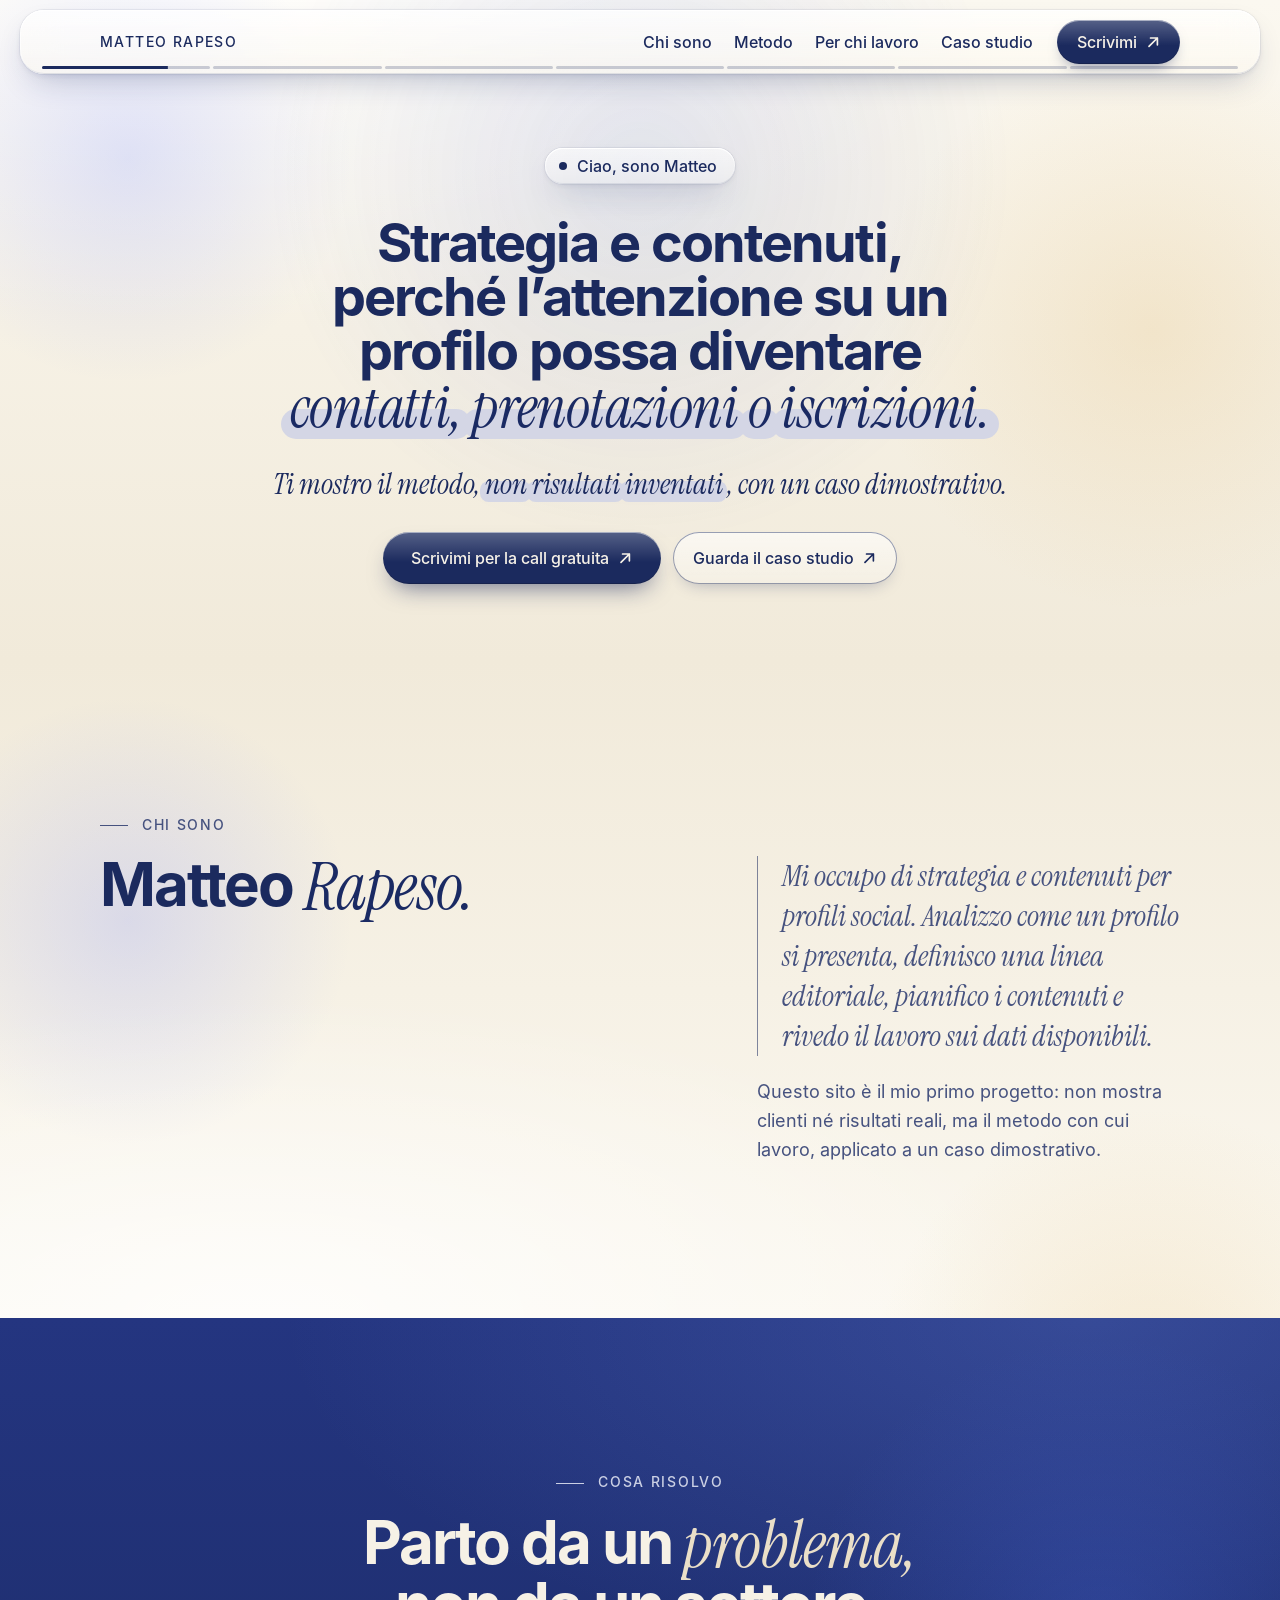
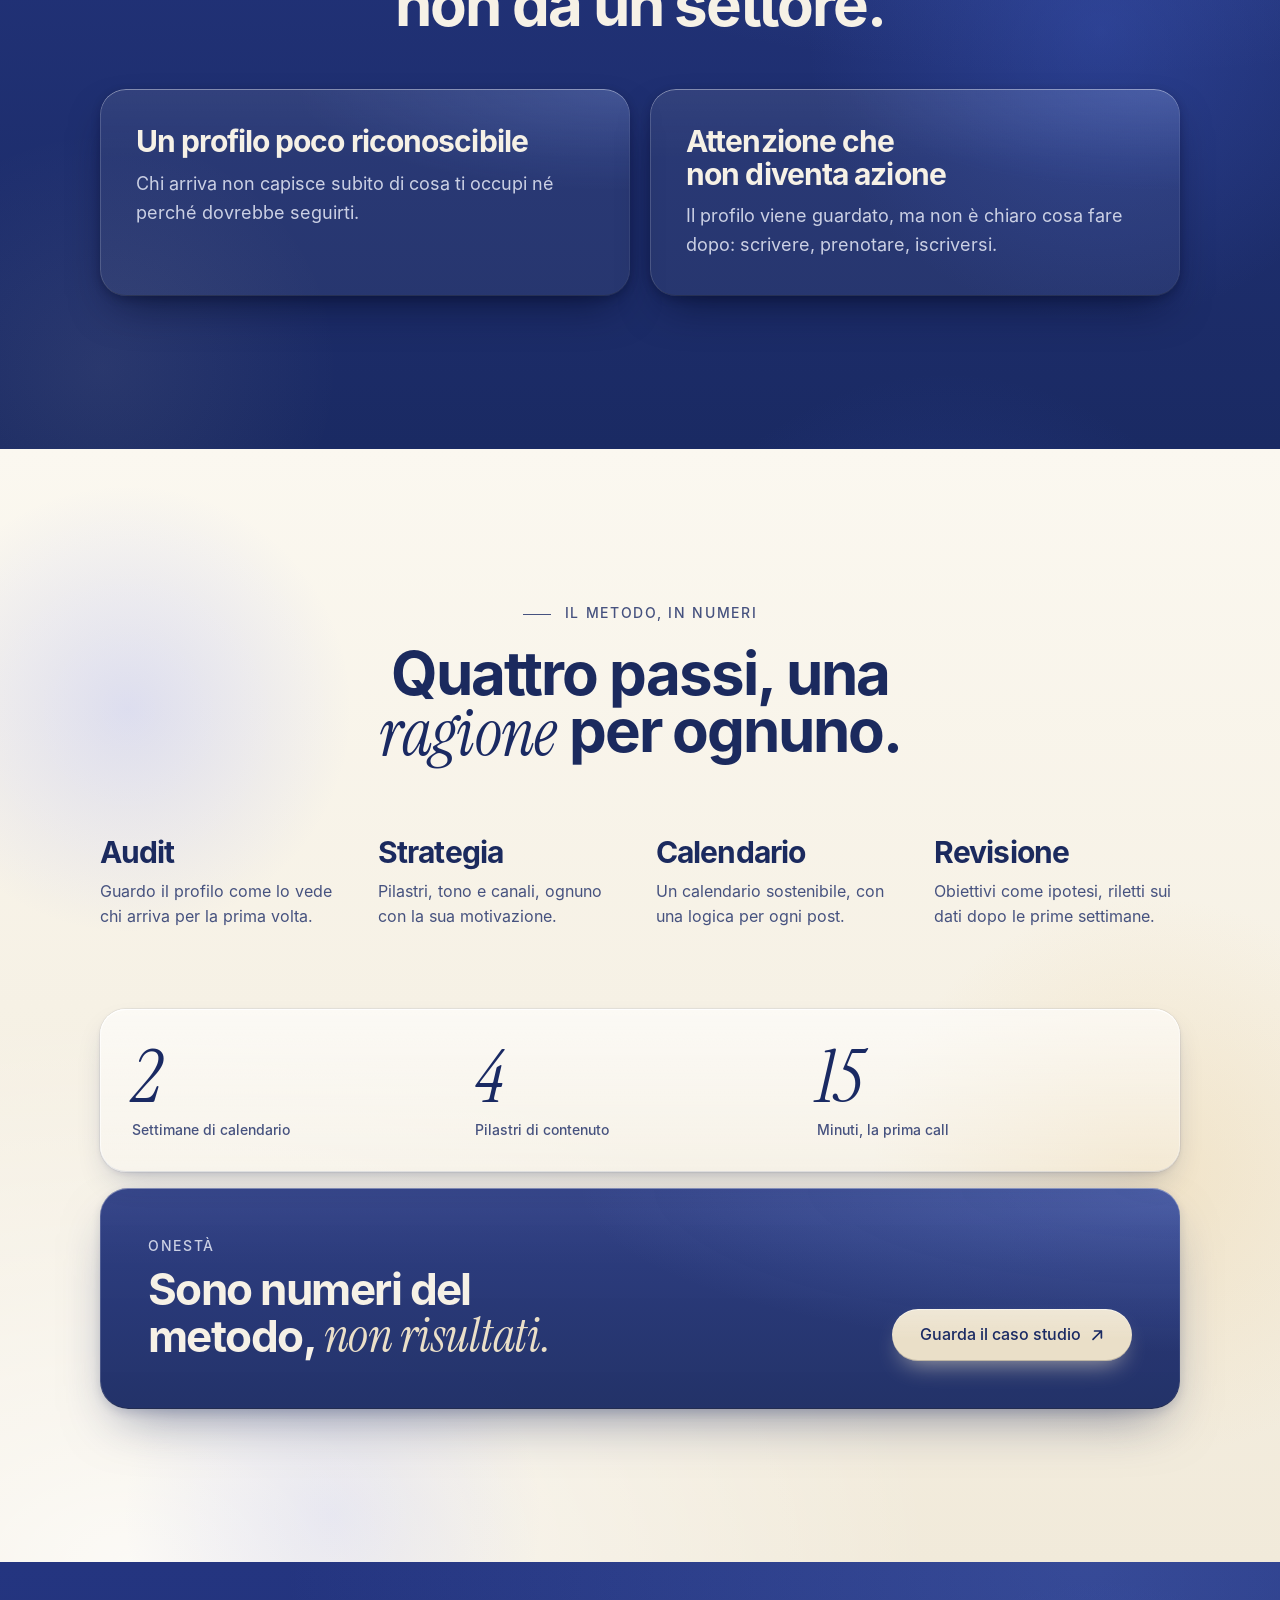
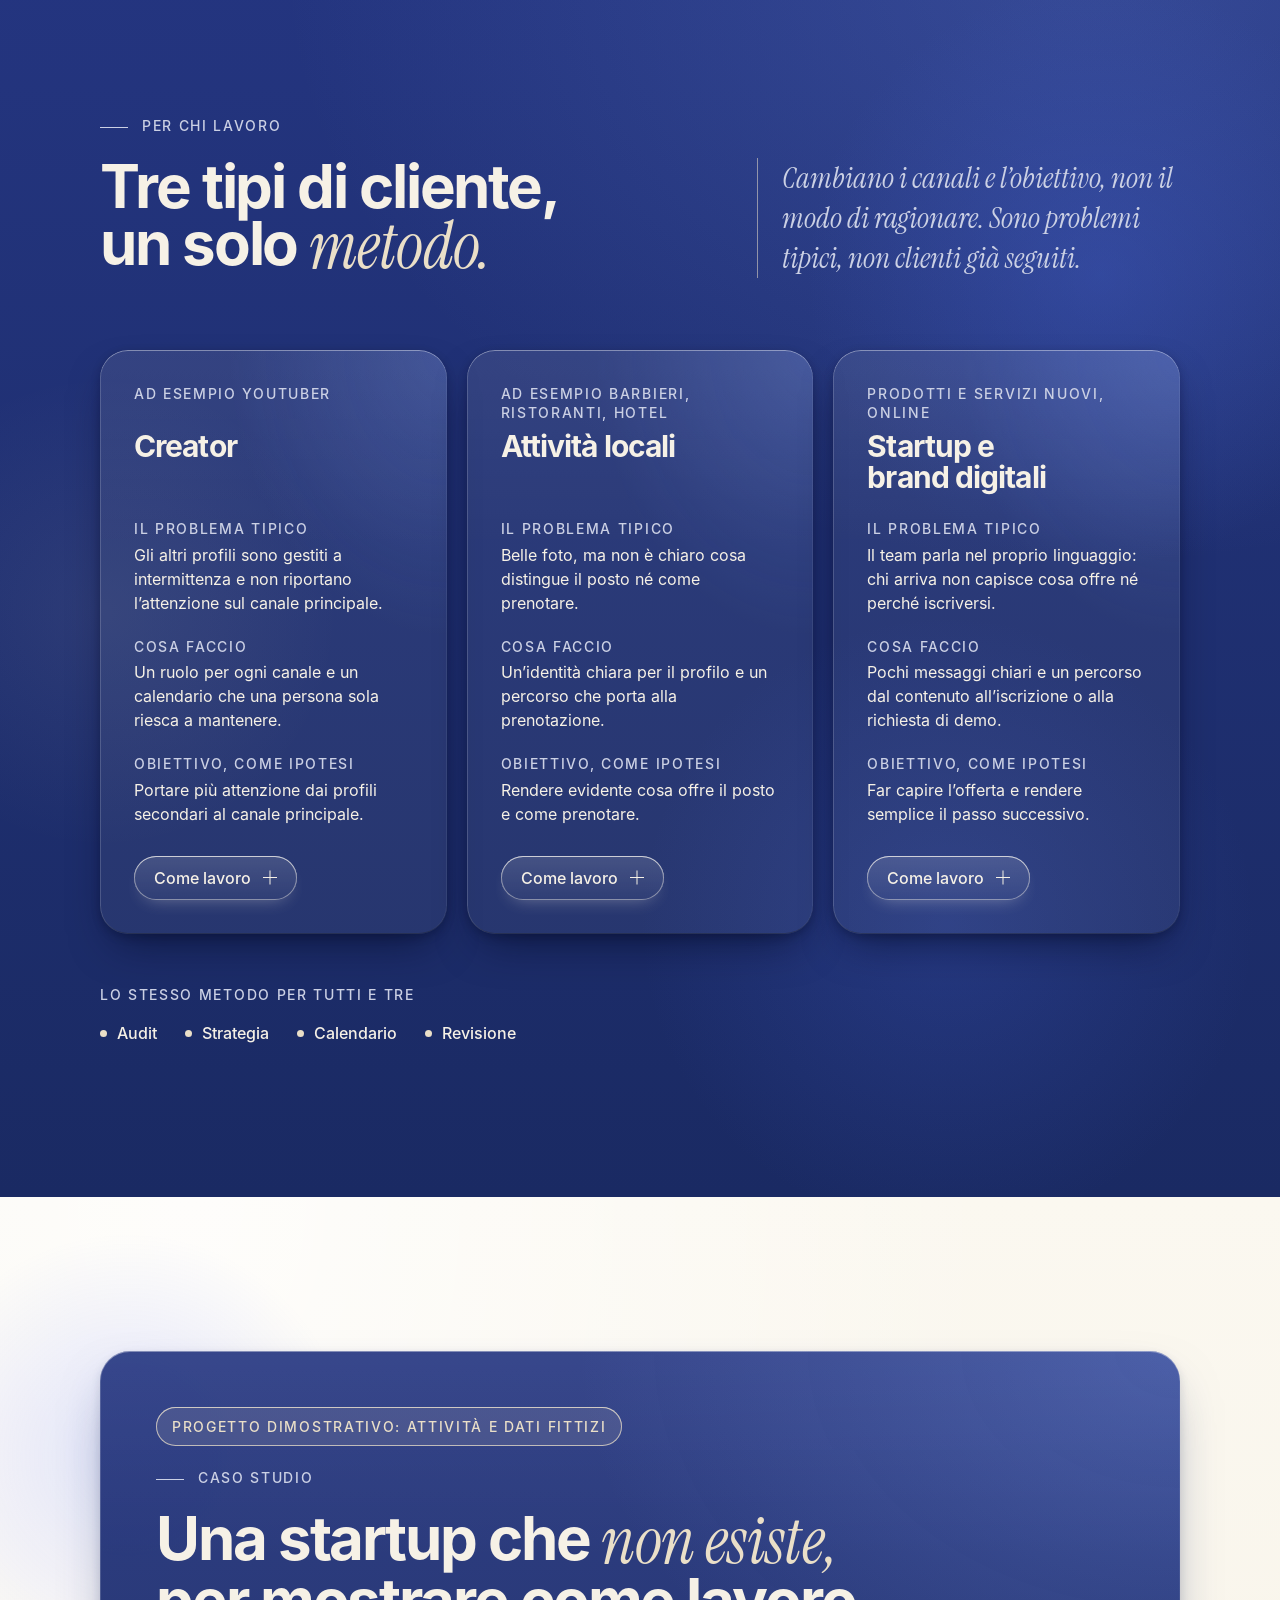
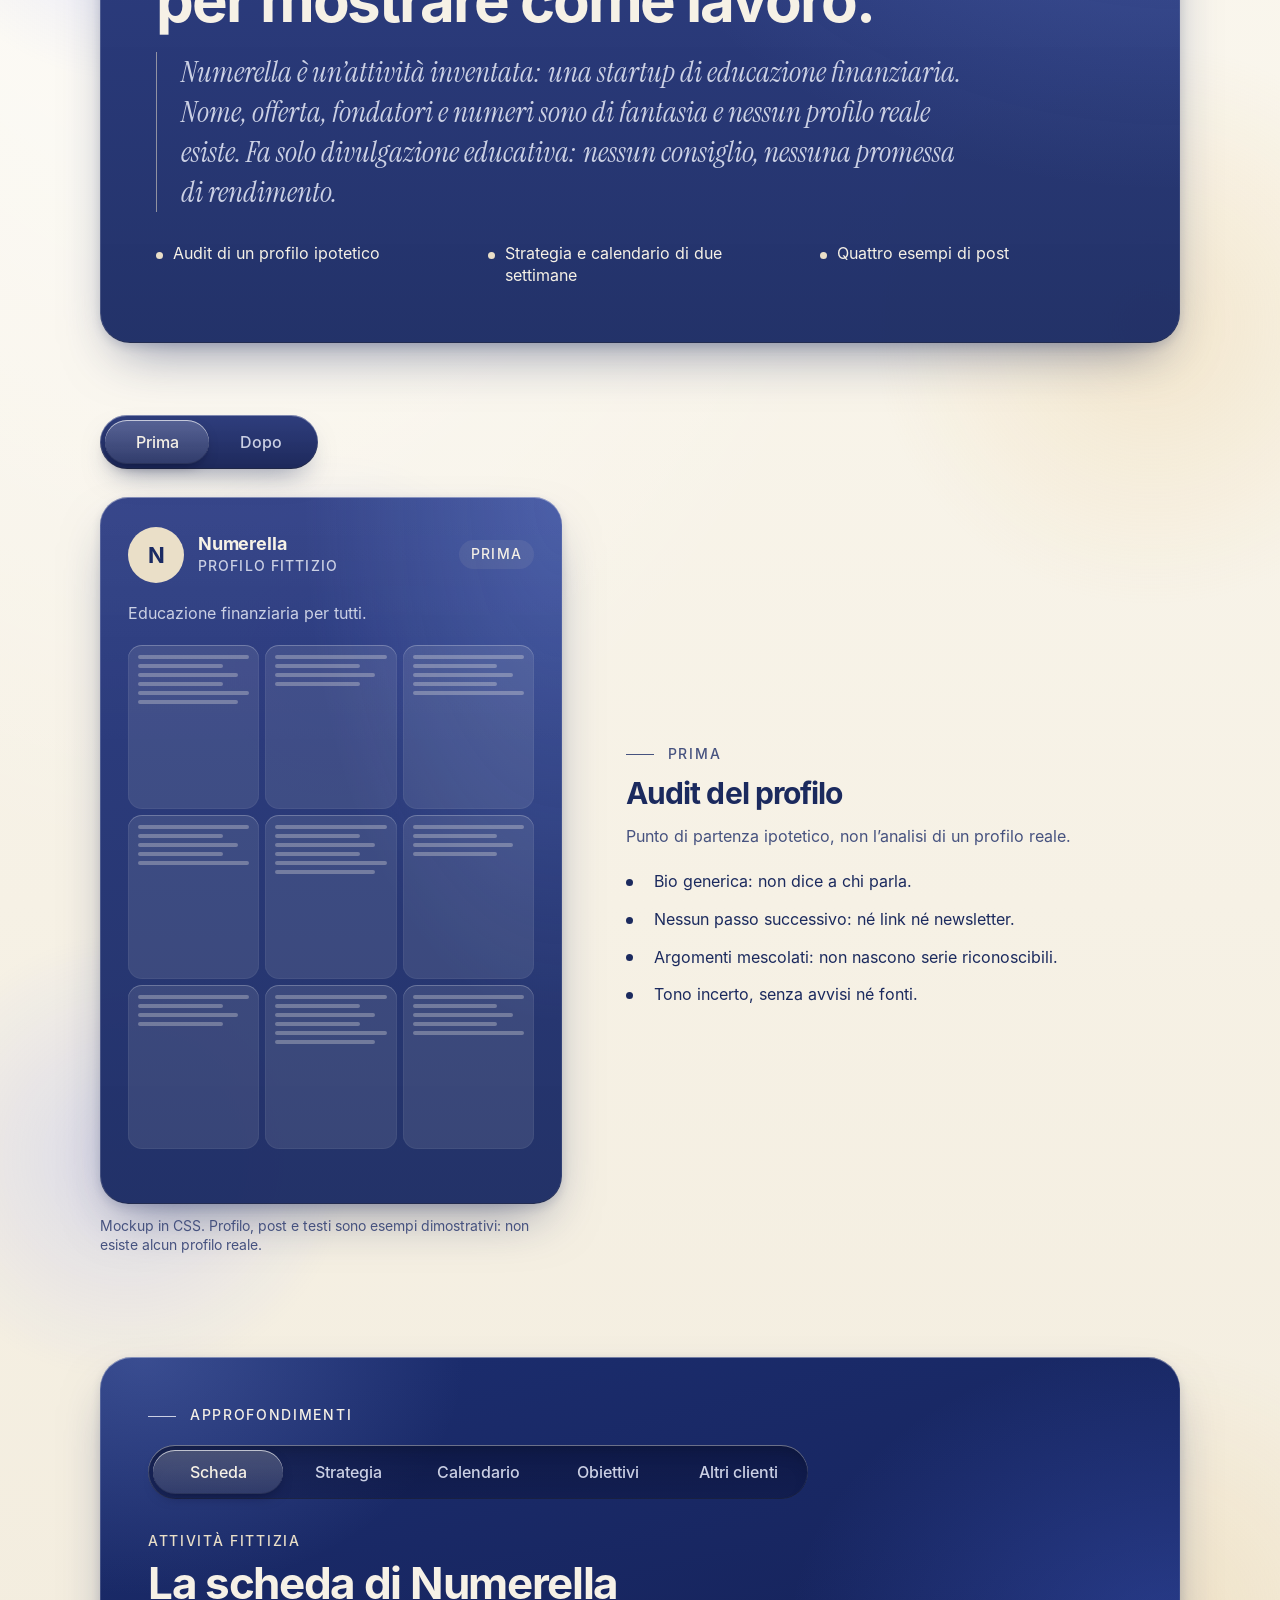
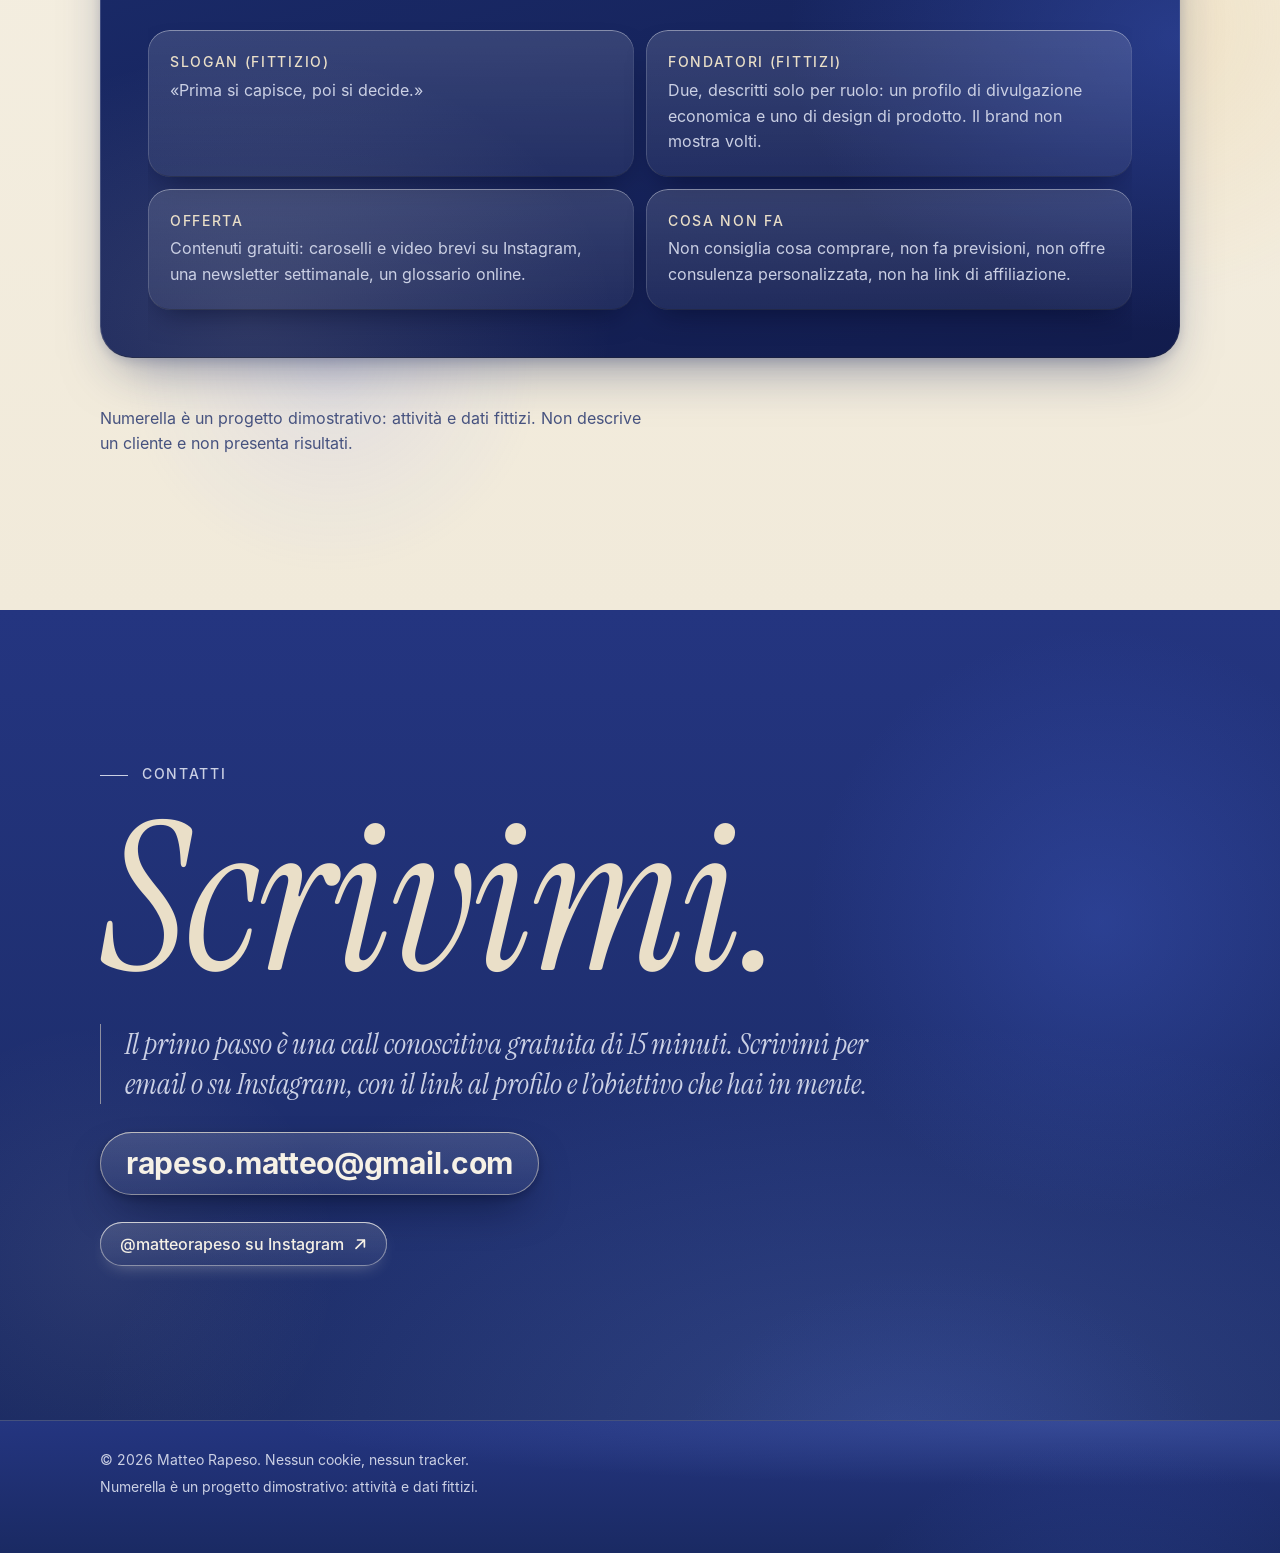
==== commit 9f658deb: "Hero solo testo e centrata: tolti ritratto e pillole, niente gradino con "Chi sono" - Tolti ritratto" ====
--- a/index.html
+++ b/index.html
@@ -79,40 +79,26 @@
 
   <main id="contenuto">
 
-    <!-- ============ 1. HERO: presentazione personale ============ -->
+    <!-- ============ 1. HERO: presentazione personale, solo testo e centrata ============ -->
     <section class="hero sez-chiara" id="top" aria-labelledby="titolo-hero">
       <!-- Luce dietro il titolo: respira da sola e, con il mouse, segue il puntatore -->
       <div class="luce" aria-hidden="true"><div class="luce-in"></div></div>
-      <div class="wrap hero-in">
-        <div class="hero-testo">
-          <!-- "Sono Matteo" ha il suo posto: una pillola sopra il titolo, non dentro la frase -->
-          <p class="saluto"><span class="punto" aria-hidden="true"></span>Ciao, sono Matteo</p>
-
-          <h1 id="titolo-hero">Strategia e contenuti, perché l’attenzione su un profilo possa diventare <em class="it">contatti, prenotazioni o iscrizioni.</em></h1>
-
-          <p class="lead hero-lead rv" style="--d:500ms">Ti mostro il metodo, <span class="hl">non risultati inventati</span>, con un caso dimostrativo.</p>
-
-          <div class="cta rv" style="--d:600ms">
-            <a class="btn-p" href="#contatti" data-apri="p-call" aria-haspopup="dialog">Scrivimi per la call gratuita <svg class="fr" aria-hidden="true" focusable="false"><use href="#i-freccia"/></svg></a>
-            <a class="btn-o" href="#caso-studio">Guarda il caso studio <svg class="fr" aria-hidden="true" focusable="false"><use href="#i-freccia"/></svg></a>
-          </div>
-        </div>
-
-        <!-- RITRATTO: per inserire la foto basta salvare il file in assets/img/ritratto.webp (formato verticale 4:5, ad esempio 800×1000 px, sotto i 150 KB).
-         Finché il file non c'è, tutto il riquadro sparisce e la hero resta solo testo. Sulla foto vera niente parallasse. -->
-        <figure class="ritratto rv" style="--d:300ms">
-          <div class="photo">
-            <img src="assets/img/ritratto.webp" alt="Matteo Rapeso, ritratto in bianco e nero" width="800" height="1000" decoding="async" fetchpriority="high" onerror="this.closest('figure').remove()">
-          </div>
-          <!-- Pillole attorno alla foto: illustrano i passi del metodo, non sono risultati. Sono decorative. -->
-          <p class="pillola pillola-1" aria-hidden="true">Audit</p>
-          <p class="pillola pillola-2" aria-hidden="true">Strategia</p>
-          <p class="pillola pillola-3" aria-hidden="true">Calendario</p>
-        </figure>
+      <div class="wrap hero-testo">
+        <!-- "Sono Matteo" ha il suo posto: una pillola sopra il titolo, non dentro la frase -->
+        <p class="saluto"><span class="punto" aria-hidden="true"></span>Ciao, sono Matteo</p>
+
+        <h1 id="titolo-hero">Strategia e contenuti, perché l’attenzione su un profilo possa diventare <em class="it">contatti, prenotazioni o iscrizioni.</em></h1>
+
+        <p class="lead hero-lead rv" style="--d:500ms">Ti mostro il metodo, <span class="hl">non risultati inventati</span>, con un caso dimostrativo.</p>
+
+        <div class="cta rv" style="--d:600ms">
+          <a class="btn-p" href="#contatti" data-apri="p-call" aria-haspopup="dialog">Scrivimi per la call gratuita <svg class="fr" aria-hidden="true" focusable="false"><use href="#i-freccia"/></svg></a>
+          <a class="btn-o" href="#caso-studio">Guarda il caso studio <svg class="fr" aria-hidden="true" focusable="false"><use href="#i-freccia"/></svg></a>
+        </div>
       </div>
     </section>
 
-    <!-- ============ 2. CHI SONO (il ritratto sta nella hero) ============ -->
+    <!-- ============ 2. CHI SONO ============ -->
     <section class="sez-chiara" id="chi-sono" aria-labelledby="titolo-chi">
       <div class="wrap">
         <div class="sec">
--- a/css/style.css
+++ b/css/style.css
@@ -163,7 +163,7 @@
 
   /* ----- Vetro (Liquid Glass) -----
      Un materiale traslucido con la luce sul bordo, usato su tutto il sito. Quattro regole:
-     1. lo sfocato vero (backdrop-filter) solo dove dietro c'è qualcosa di nitido: barra in alto, tendina del menu, popup, pillole sulla foto;
+     1. lo sfocato vero (backdrop-filter) solo dove dietro c'è qualcosa di nitido: barra in alto, tendina del menu, popup e tasto di chiusura;
      2. altrove il vetro è "dipinto": tinta trasparente + luce sul bordo + ombra morbida, senza sfocato (costa molto meno e dietro non c'è nulla da sfocare);
      3. lo sfocato non si anima mai: si animano solo transform e opacità, come tutto il resto;
      4. il testo sul vetro ha sempre il contrasto misurato sul rendering, anche dietro il punto più chiaro. */
@@ -180,8 +180,6 @@
   --v-tendina-b: rgba(251, 248, 240, 0.82);
   --v-popup-a: rgba(28, 44, 116, 0.82);
   --v-popup-b: rgba(20, 33, 92, 0.88);
-  --v-pillola-a: rgba(40, 58, 130, 0.8);
-  --v-pillola-b: rgba(22, 35, 92, 0.84);
   --v-tessera: rgba(255, 255, 255, 0.04);
   /* Macchie di colore dietro le sezioni (blu e beige, molto morbide): senza colore dietro un vetro non si vede.
      Ogni macchia sta dentro una mattonella alta 1300px che si ripete in verticale, così non ci sono giunture. */
@@ -189,6 +187,10 @@
     radial-gradient(320px 320px at 10% 20%, rgba(110, 130, 255, 0.2), transparent 70%),
     radial-gradient(400px 400px at 90% 56%, rgba(232, 200, 140, 0.3), transparent 70%),
     radial-gradient(300px 300px at 26% 82%, rgba(110, 130, 255, 0.12), transparent 70%);
+  /* Le stesse macchie per la hero, ma in due e misurate sull'altezza della sezione (non si ripetono): vedi "Hero" nella sezione 4 */
+  --macchie-hero:
+    radial-gradient(320px 320px at 10% 24%, rgba(110, 130, 255, 0.2), transparent 70%),
+    radial-gradient(400px 400px at 90% 50%, rgba(232, 200, 140, 0.3), transparent 70%);
   --macchie-d:
     radial-gradient(420px 420px at 86% 24%, rgba(var(--glow-l), 0.3), transparent 70%),
     radial-gradient(340px 340px at 8% 50%, rgba(var(--glow-d), 0.07), transparent 70%),
@@ -268,7 +270,8 @@
 }
 /* Sfumature di sfondo, molto delicate, dipinte su ::before (z-index -1) in ogni sezione:
    così sotto il testo c'è sempre la luce del cursore (anch'essa a z-index -1, creata dopo), beige sullo scuro e blu sul chiaro.
-   Ogni sfondo ha cinque strati: tre macchie di colore (per il vetro), un alone d'angolo e la sfumatura verticale. */
+   Ogni sfondo ha cinque strati: tre macchie di colore (per il vetro), un alone d'angolo e la sfumatura verticale.
+   (La hero ne ha quattro, con due sole macchie: vedi "Hero" nella sezione 4.) */
 section, footer { position: relative; overflow-x: clip; }   /* le luci e le schede che arrivano di lato non allargano mai la pagina (clip: non crea un contenitore di scorrimento) */
 .sez-chiara { color: var(--fg); }
 section.sez-chiara::before,
@@ -653,18 +656,32 @@
    4. SEZIONI
    ========================================================================== */
 
-/* ----- Hero: presentazione personale (testo a sinistra, ritratto a destra) ----- */
+/* ----- Hero: presentazione personale, solo testo e centrata (una foto è stata provata e tolta) ----- */
 .hero {
   position: relative;
   overflow: clip;               /* la luce non esce dalla hero (né fa scorrere la pagina di lato) */
   padding-top: calc(var(--barra) + clamp(32px, 6vw, 72px));
-  padding-bottom: 0;   /* su telefono il ritratto poggia sul bordo inferiore della hero */
+  padding-bottom: clamp(48px, 6vw, 88px);
 }
 .hero .wrap { position: relative; z-index: 1; }
-.hero-in { display: grid; grid-template-columns: minmax(0, 1fr); gap: 40px; align-items: end; }
-.hero-testo { padding-bottom: clamp(24px, 4vw, 56px); }
-/* Luce dietro il titolo. Quella esterna segue il mouse, quella interna respira (vedi Movimento) */
-.luce { position: absolute; left: 50%; top: 22%; z-index: 0; width: 0; height: 0; pointer-events: none; }
+/* Tutto in una colonna centrata: pillola, titolo, nota e pulsanti */
+.hero-testo { display: flex; flex-direction: column; align-items: center; text-align: center; }
+.hero-testo .cta { align-self: stretch; justify-content: center; }
+/* Sfondo della hero: le macchie stanno tutte dentro la sezione. Quelle degli altri sfondi si ripetono ogni 1300px e il bordo inferiore
+   ne taglia una a metà; qui sotto comincia "Chi sono", anch'essa chiara, e il taglio si vedrebbe come un gradino. */
+section.hero::before {
+  background-image:
+    var(--macchie-hero),
+    radial-gradient(90% 70% at var(--gx, 15%) var(--gy, 0%), var(--l-hi), transparent 70%),
+    linear-gradient(180deg, var(--l-g1), var(--l-g2));
+  background-size: 100% 100%;
+  background-repeat: no-repeat;
+}
+/* Luce dietro il titolo. Quella esterna segue il mouse, quella interna respira (vedi Movimento).
+   Il bordo inferiore della hero taglia tutto ciò che sta fuori: se la luce lo raggiungesse, tra la hero e "Chi sono" (che non la continua)
+   si vedrebbe un gradino. Per questo il gradiente finisce al 52% e il centro sta al 26% dell'altezza (e in JavaScript la luce non scende sotto
+   il suo posto di riposo). Misurato nel caso peggiore del respiro, da 390 a 1920px: gradino 0 livelli su 255 (con 66% e 34% erano fino a 10). */
+.luce { position: absolute; left: 50%; top: 26%; z-index: 0; width: 0; height: 0; pointer-events: none; }
 .luce-in {
   position: absolute;
   width: min(80vmax, 1100px);
@@ -672,7 +689,7 @@
   left: calc(min(80vmax, 1100px) / -2);
   top: calc(min(80vmax, 1100px) / -2);
   border-radius: 50%;
-  background: radial-gradient(circle, rgba(var(--glow-l), 0.22), transparent 66%);   /* la hero è chiara: luce blu */
+  background: radial-gradient(circle, rgba(var(--glow-l), 0.22), transparent 52%);   /* la hero è chiara: luce blu */
   opacity: 0.6;
 }
 /* "Ciao, sono Matteo": una pillola a sé, sopra il titolo */
@@ -694,7 +711,8 @@
   line-height: 1;
   max-width: 15em;
 }
-.hero-lead { margin-top: clamp(20px, 3vw, 28px); color: var(--fg); }
+/* La nota sotto il titolo è centrata, quindi qui il filetto verticale a sinistra non c'è: resta il corsivo serif */
+.hero-lead { margin-top: clamp(20px, 3vw, 28px); padding-left: 0; border-left: 0; color: var(--fg); }
 .cta { display: flex; flex-wrap: wrap; align-items: center; gap: 12px; margin-top: 28px; }
 /* Su telefono i due pulsanti della hero (principale e "caso studio") occupano tutta la larghezza, uno sotto l'altro, alti uguali:
    affiancati non ci starebbero (le due scritte servono circa 520px, il telefono ne dà 358). Da 700px stanno in riga. */
@@ -717,47 +735,7 @@
   box-decoration-break: clone;
 }
 
-/* Ritratto nella hero: 4:5, in bianco e nero, appoggiato al bordo inferiore della hero. Niente parallasse. */
-.ritratto { position: relative; width: 100%; max-width: 380px; margin-inline: auto; }
-.photo {
-  position: relative;
-  width: 100%;
-  aspect-ratio: 4 / 5;
-  overflow: hidden;
-  border-radius: 28px;
-  background: var(--d-bg);
-}
-.photo img {
-  position: absolute;
-  inset: 0;
-  width: 100%;
-  height: 100%;
-  object-fit: cover;
-  filter: grayscale(1) contrast(1.05);
-}
-/* Pillole di vetro scuro attorno alla foto: sfocano la foto che hanno dietro (è il posto dove lo sfocato si vede di più). Compaiono una volta e restano ferme. */
-.pillola {
-  position: absolute;
-  z-index: 2;
-  display: inline-flex;
-  align-items: center;
-  gap: 8px;
-  margin: 0;
-  padding: 11px 18px;
-  border-radius: 99px;
-  background: linear-gradient(180deg, var(--v-pillola-a), var(--v-pillola-b));
-  -webkit-backdrop-filter: var(--sfoca);
-  backdrop-filter: var(--sfoca);
-  box-shadow: var(--bordo-d), 0 12px 24px -10px rgba(3, 7, 34, 0.55);
-  color: var(--d-fg);
-  font: 500 16px/1 var(--f-body);
-  white-space: nowrap;
-}
-.pillola-1 { top: 10%; left: -2%; }
-.pillola-2 { top: 42%; right: -2%; --n: 1; }
-.pillola-3 { bottom: 14%; left: -2%; --n: 2; }
-
-/* ----- Chi sono: titolo a sinistra, nota a destra (composizione .sec-corpo; il ritratto sta nella hero) ----- */
+/* ----- Chi sono: titolo a sinistra, nota a destra (composizione .sec-corpo) ----- */
 
 /* ----- Riquadri blu (schede, banner, pannelli, testata del caso studio) -----
    Vetro dipinto, senza sfocato: dietro ci sono solo sfumature morbide. Le schede sulle sezioni blu sono un velo crema trasparente,
@@ -1502,12 +1480,6 @@
 
 @media (min-width: 860px) {
   .sec-corpo { grid-template-columns: minmax(0, 7fr) minmax(0, 5fr); }
-  .hero-in { grid-template-columns: minmax(0, 8fr) minmax(0, 4fr); gap: 48px; }
-  .ritratto { margin-inline: 0; max-width: 400px; align-self: center; }
-  .pillola-1 { left: -4%; }
-  .pillola-2 { right: -10%; }
-  .pillola-3 { left: -8%; }
-  .hero { padding-bottom: clamp(48px, 6vw, 88px); }
   .schede { grid-template-columns: repeat(2, minmax(0, 1fr)); gap: 20px; }
   .banner { grid-template-columns: minmax(0, 1fr) auto; align-items: end; }
   .passi { grid-template-columns: repeat(4, minmax(0, 1fr)); gap: 0 32px; }
@@ -1615,10 +1587,6 @@
   .btn-p:active, .btn-o:active { transform: scale(0.96); }
   .btn-p .fr, .btn-o .fr { transition: transform 0.5s var(--ease); }
   .btn-p:hover .fr, .btn-o:hover .fr { transform: translate(3px, -3px); }
-
-  /* Schede attorno alla foto: compaiono una volta dopo il titolo (opacità + traslazione) */
-  .js .pillola { opacity: 0; transform: translateY(14px) scale(0.92); }
-  .js.go .pillola { opacity: 1; transform: none; transition: opacity 0.5s var(--ease), transform 0.8s var(--ease); transition-delay: calc(0.95s + var(--n, 0) * 0.22s); }
 
   /* Evidenziatore: con JavaScript ogni parola ha il suo tratto che si stende da sinistra (solo transform). Il testo non cambia colore. */
   .js .hl { padding: 0; margin: 0; background: none; }
@@ -1767,7 +1735,6 @@
     --v-barra-a: #FBF8F0; --v-barra-b: #F7F2E8;
     --v-tendina-a: #FBF8F0; --v-tendina-b: #F7F2E8;
     --v-popup-a: #243580; --v-popup-b: #1A2A63;
-    --v-pillola-a: #243580; --v-pillola-b: #1A2A63;
     --v-tessera: rgba(14, 24, 72, 0.92);
   }
   .chiudi { -webkit-backdrop-filter: none; backdrop-filter: none; background: #223378; }
@@ -1777,7 +1744,6 @@
     --v-barra-a: #FBF8F0; --v-barra-b: #F7F2E8;
     --v-tendina-a: #FBF8F0; --v-tendina-b: #F7F2E8;
     --v-popup-a: #243580; --v-popup-b: #1A2A63;
-    --v-pillola-a: #243580; --v-pillola-b: #1A2A63;
   }
 }
 
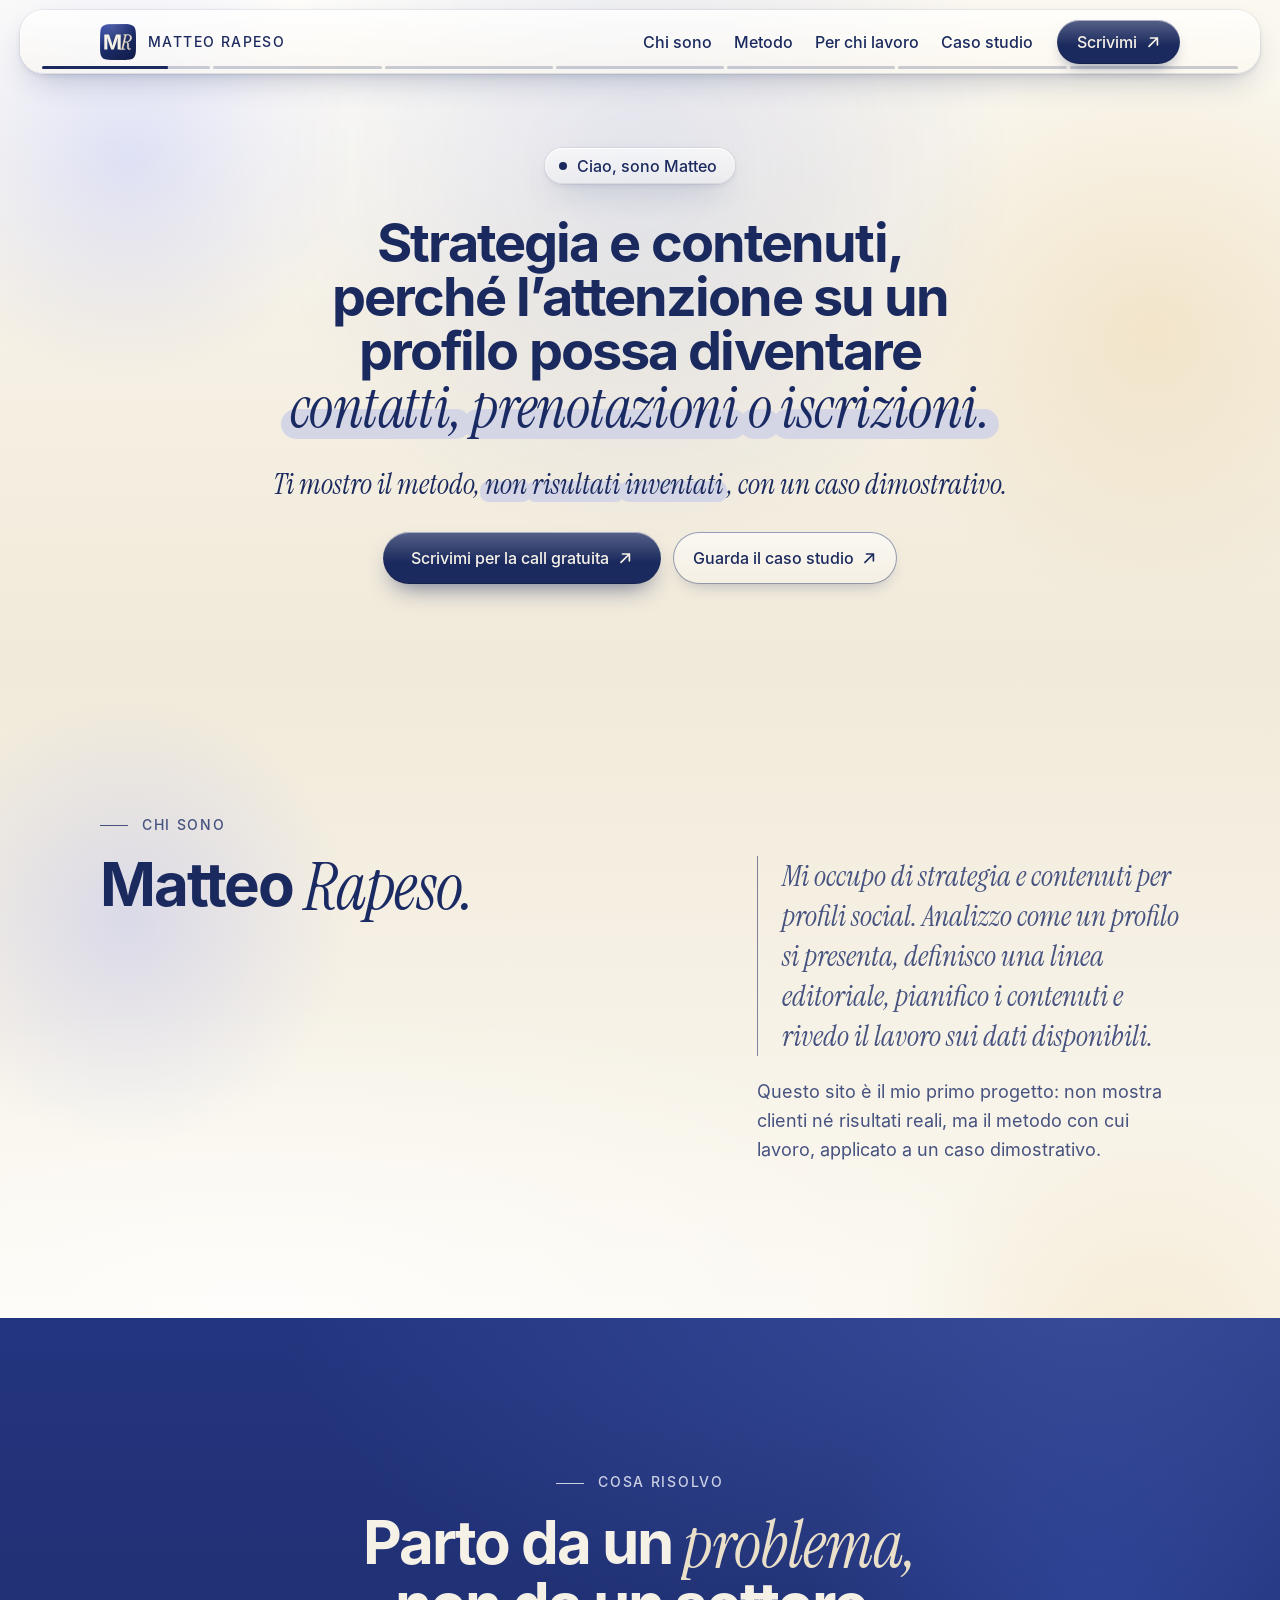
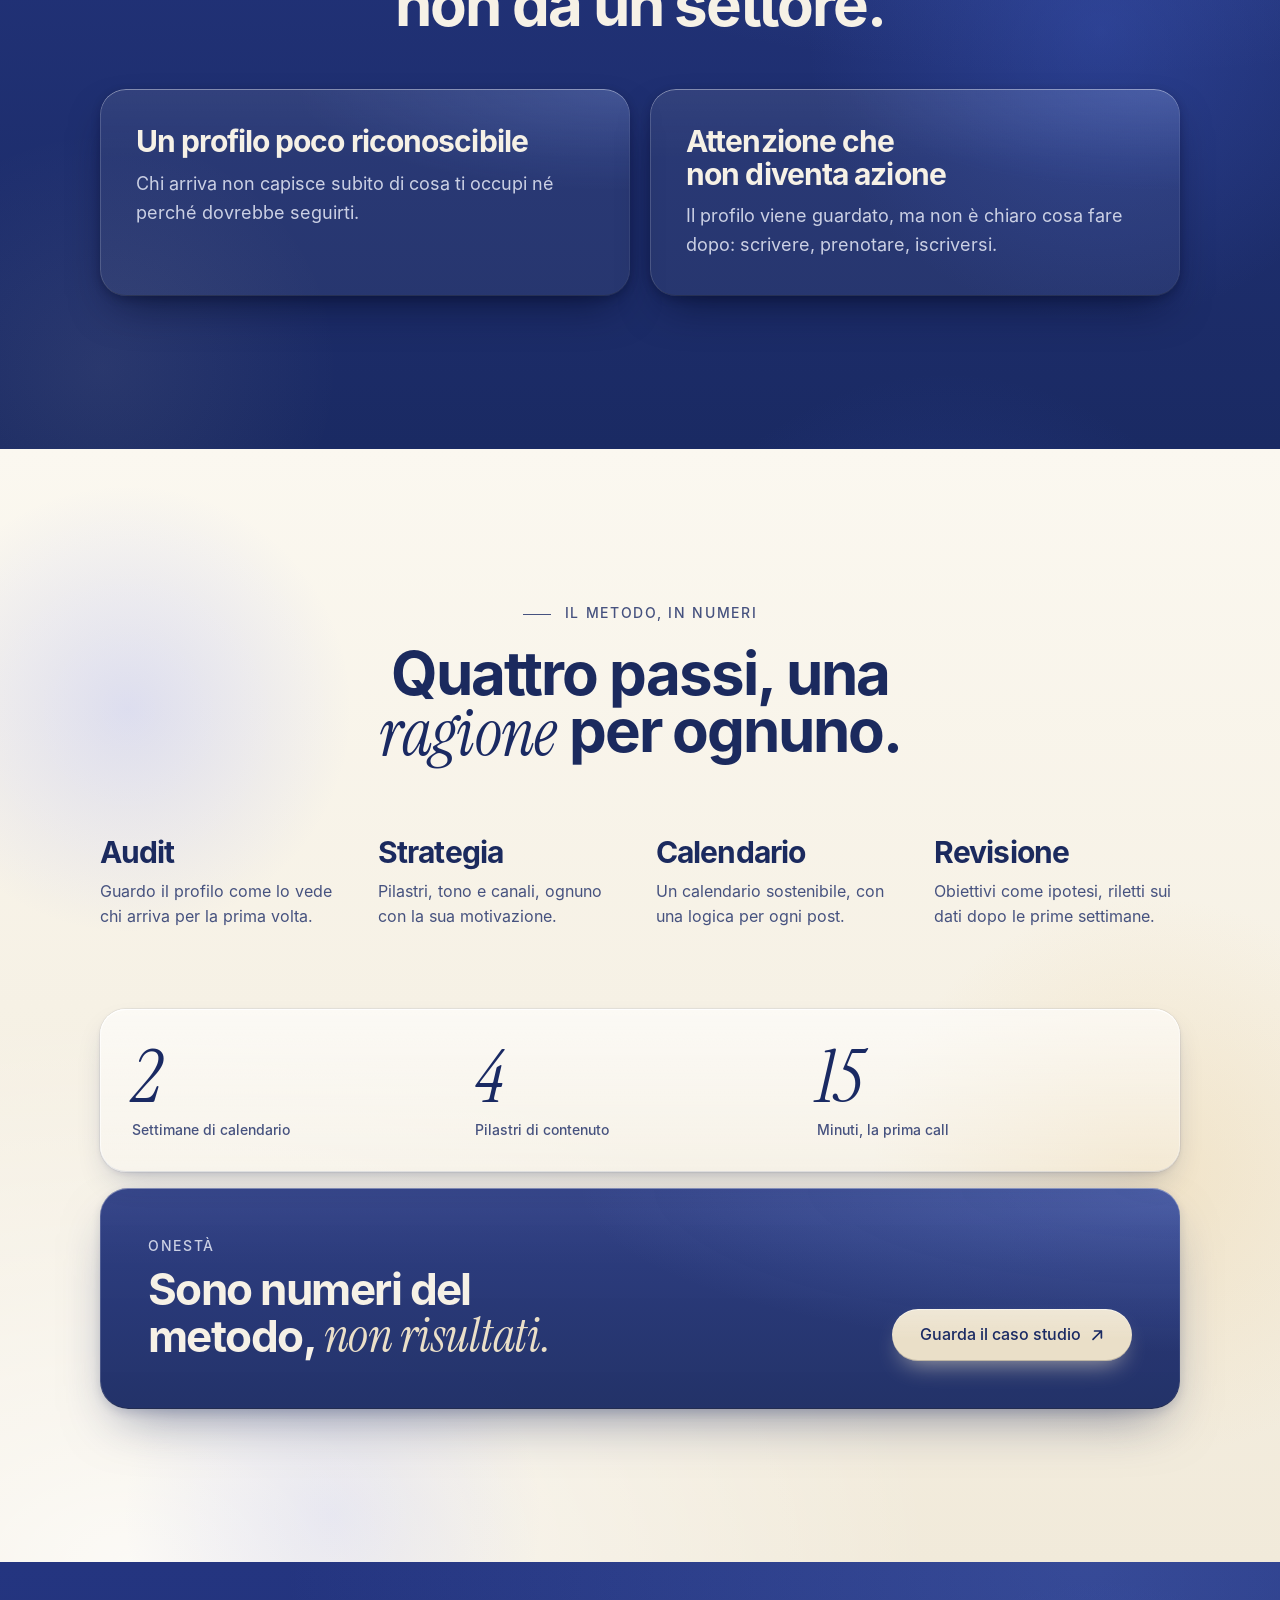
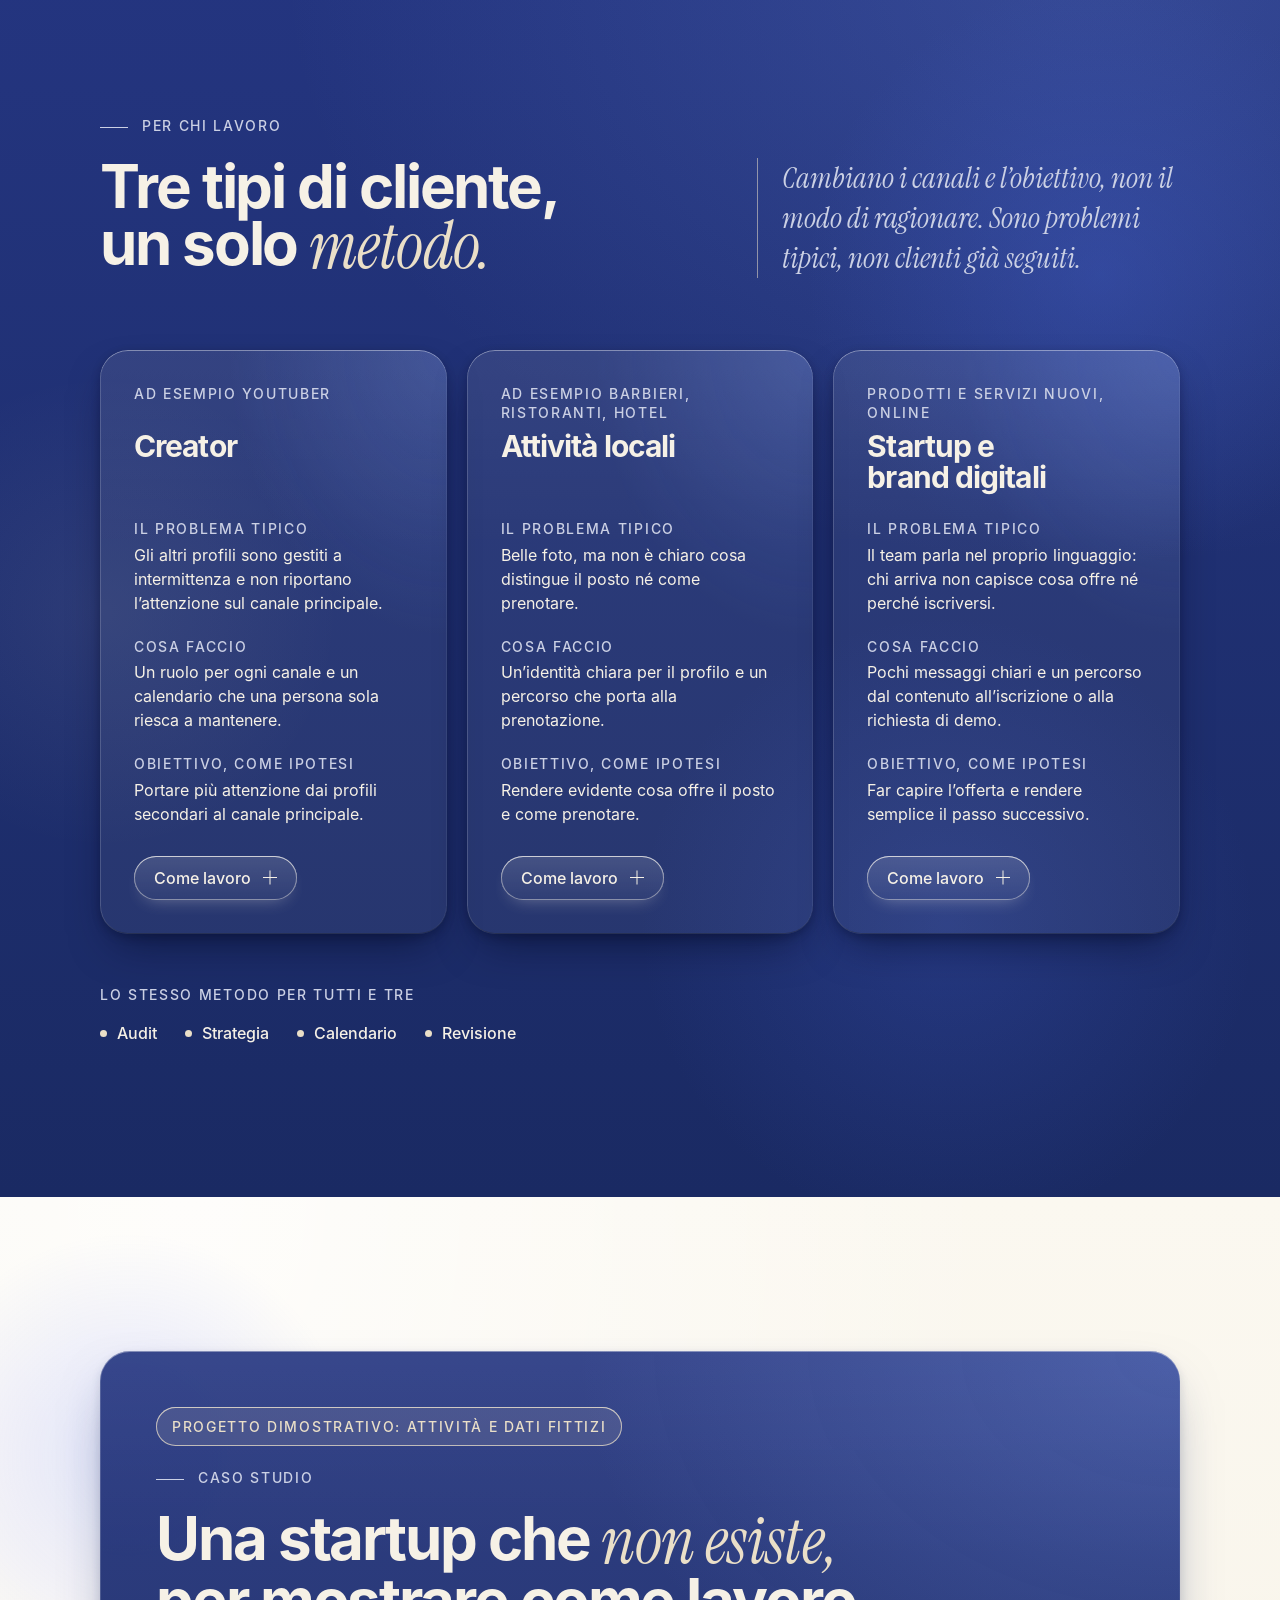
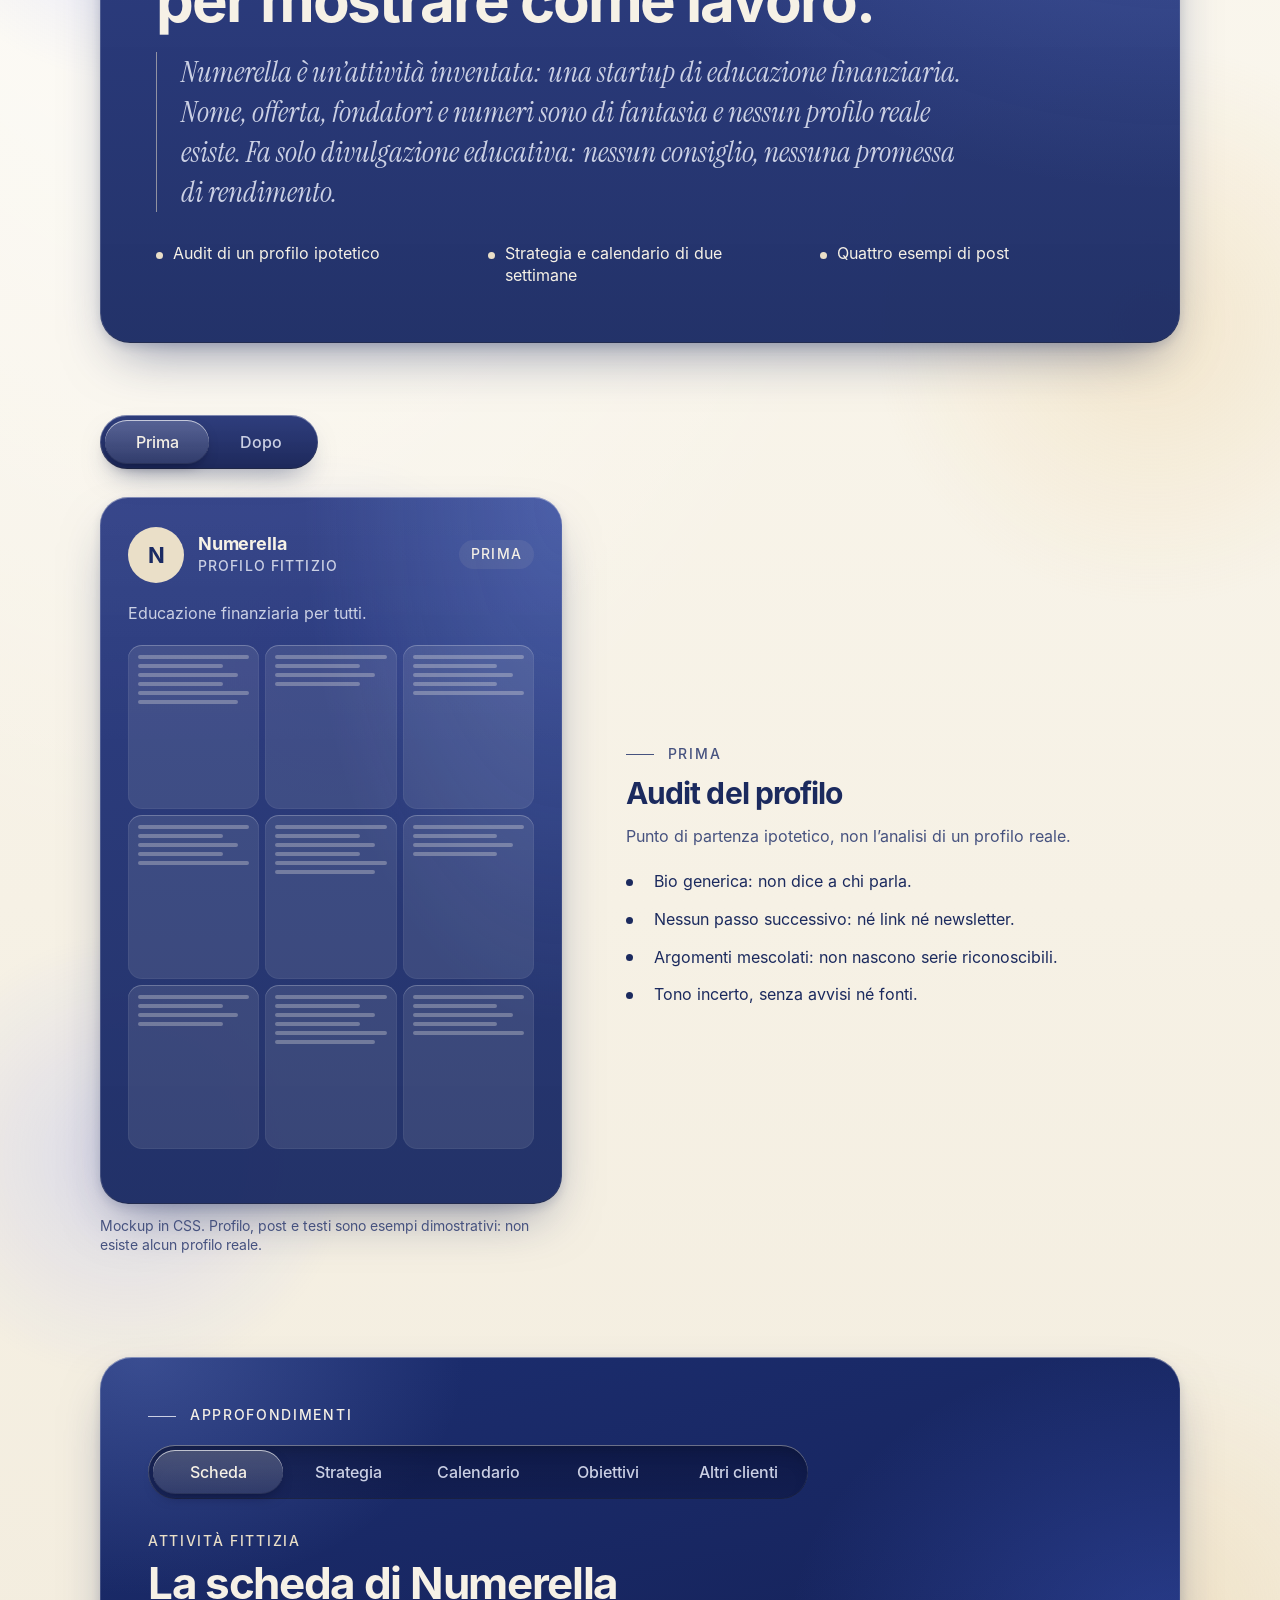
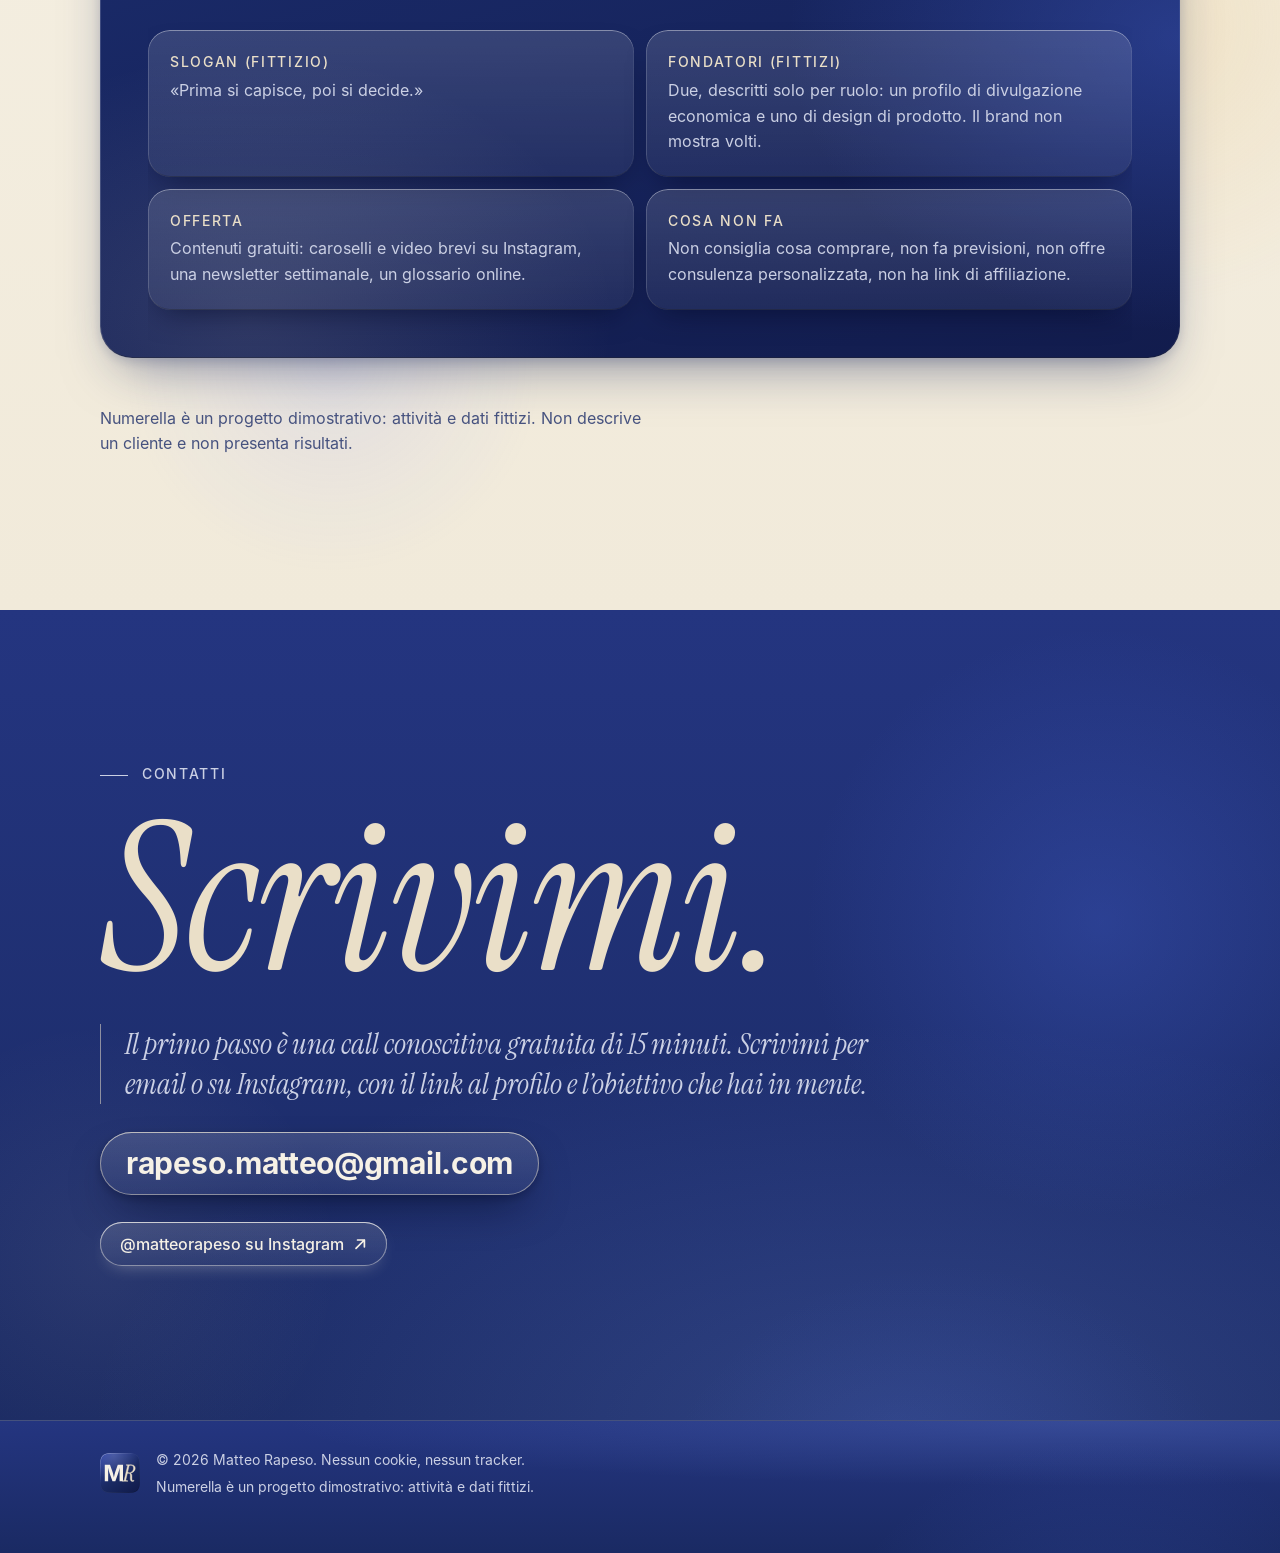
==== commit 66787bb2: "Marchio MR: logo, favicon, icone iPhone/iPad/Android e nuova immagine di condivisione - Monogramma M" ====
--- a/index.html
+++ b/index.html
@@ -15,15 +15,20 @@
   <meta property="og:locale" content="it_IT">
   <meta property="og:title" content="Matteo Rapeso | Strategia e contenuti per profili social">
   <meta property="og:description" content="Strategia e contenuti per profili social: creator, attività locali, startup. Il metodo è mostrato in un caso studio dimostrativo con dati fittizi.">
-  <meta property="og:image" content="https://matteorp.github.io/portfolio-matteo/assets/og-image.png">
+  <meta property="og:image" content="https://matteorp.github.io/portfolio-matteo/assets/og-image.jpg">
+  <meta property="og:image:type" content="image/jpeg">
   <meta property="og:image:width" content="1200">
   <meta property="og:image:height" content="630">
-  <meta property="og:image:alt" content="Matteo Rapeso, strategia e contenuti per profili social">
+  <meta property="og:image:alt" content="Matteo Rapeso, strategia e contenuti per profili social. Caso studio dimostrativo con dati fittizi.">
   <meta name="twitter:card" content="summary_large_image">
 
-  <!-- Icone -->
+  <!-- Icone: favicon (ICO per i browser che non leggono l'SVG, come Safari su Mac; sizes="32x32" evita che Chrome scelga l'ICO al posto dell'SVG),
+   icona per la schermata Home di iPhone e iPad (180x180, piena: la maschera con gli angoli la mette iOS) e manifesto per Android -->
+  <link rel="icon" href="assets/favicon.ico" sizes="32x32">
   <link rel="icon" href="assets/favicon.svg" type="image/svg+xml">
   <link rel="apple-touch-icon" href="assets/apple-touch-icon.png">
+  <link rel="manifest" href="manifest.webmanifest">
+  <meta name="apple-mobile-web-app-title" content="Matteo Rapeso">
 
   <!-- Font in locale. Si precaricano solo i tre critici per la prima schermata:
    titoli (Inter 700), testo (Inter 400 e 500) e parola chiave (Instrument Serif corsivo). -->
@@ -63,7 +68,8 @@
    Senza JavaScript il menu resta visibile sotto la barra e non è fisso. -->
   <header class="nav" id="nav">
     <div class="wrap nav-in">
-      <a class="brand" href="#top">Matteo Rapeso</a>
+      <!-- Marchio MR + nome. Su telefono stretto resta solo il marchio (il nome è letto comunque dagli screen reader) -->
+      <a class="brand" href="#top"><img class="brand-logo" src="assets/logo.svg" width="36" height="36" alt=""><span class="brand-nome">Matteo Rapeso</span></a>
       <button class="menu-btn" type="button" aria-expanded="false" aria-controls="menu" aria-label="Apri il menu"><span></span><span></span></button>
       <nav class="nav-menu" id="menu" aria-label="Principale">
         <ul>
@@ -791,9 +797,12 @@
   </main>
 
   <footer class="sez-scura">
-    <div class="wrap">
-      <p>© 2026 Matteo Rapeso. Nessun cookie, nessun tracker.</p>
-      <p>Numerella è un progetto dimostrativo: attività e dati fittizi.</p>
+    <div class="wrap foot-in">
+      <img class="foot-logo" src="assets/logo.svg" width="40" height="40" alt="" loading="lazy">
+      <div>
+        <p>© 2026 Matteo Rapeso. Nessun cookie, nessun tracker.</p>
+        <p>Numerella è un progetto dimostrativo: attività e dati fittizi.</p>
+      </div>
     </div>
   </footer>
 
--- a/css/style.css
+++ b/css/style.css
@@ -427,12 +427,26 @@
 .brand {
   display: inline-flex;
   align-items: center;
+  gap: 12px;
   min-height: 44px;
   white-space: nowrap;
   font: 500 14px/1 var(--f-body);
   letter-spacing: 0.1em;
   text-transform: uppercase;
   text-decoration: none;
+}
+/* Marchio MR (assets/logo.svg: lettere disegnate con i font del sito). Su telefono stretto il nome resta solo per gli screen reader
+   (stessa tecnica di .sr), da 480px compare accanto al marchio (misurato: a 440px non c'è posto accanto a «Scrivimi» e al menu). */
+.brand-logo { display: block; flex: none; width: 36px; height: 36px; }   /* 36px: sta a 6px dalla barra «storie» in basso */
+.brand-nome {
+  position: absolute;
+  width: 1px;
+  height: 1px;
+  overflow: hidden;
+  clip-path: inset(50%);
+}
+@media (min-width: 480px) {
+  .brand-nome { position: static; width: auto; height: auto; overflow: visible; clip-path: none; }
 }
 .nav-menu ul { display: flex; flex-wrap: wrap; gap: 0 22px; }
 .nav-menu a {
@@ -896,6 +910,8 @@
 }
 footer p { font: 400 14px/1.5 var(--f-body); color: var(--muted); }
 footer p + p { margin-top: 6px; }
+.foot-in { display: flex; align-items: center; gap: 16px; }
+.foot-logo { flex: none; width: 40px; height: 40px; }
 
 
 /* ==========================================================================
@@ -1581,6 +1597,10 @@
   /* Lente dell'interruttore e della barra degli approfondimenti: scivola da un tasto all'altro (solo transform) */
   .commuta::before,
   .sfoglia-tasti::before { transition: transform 0.6s var(--ease); }
+
+  /* Marchio nella barra: come i pulsanti, la pressione lo schiaccia un poco (solo transform) */
+  .brand-logo { transition: transform 0.5s var(--ease); }
+  .brand:active .brand-logo { transform: scale(0.94); }
 
   /* Pulsanti: la freccia scatta in avanti, la pressione schiaccia un poco (solo transform) */
   .btn-p, .btn-o { transition: transform 0.5s var(--ease); }
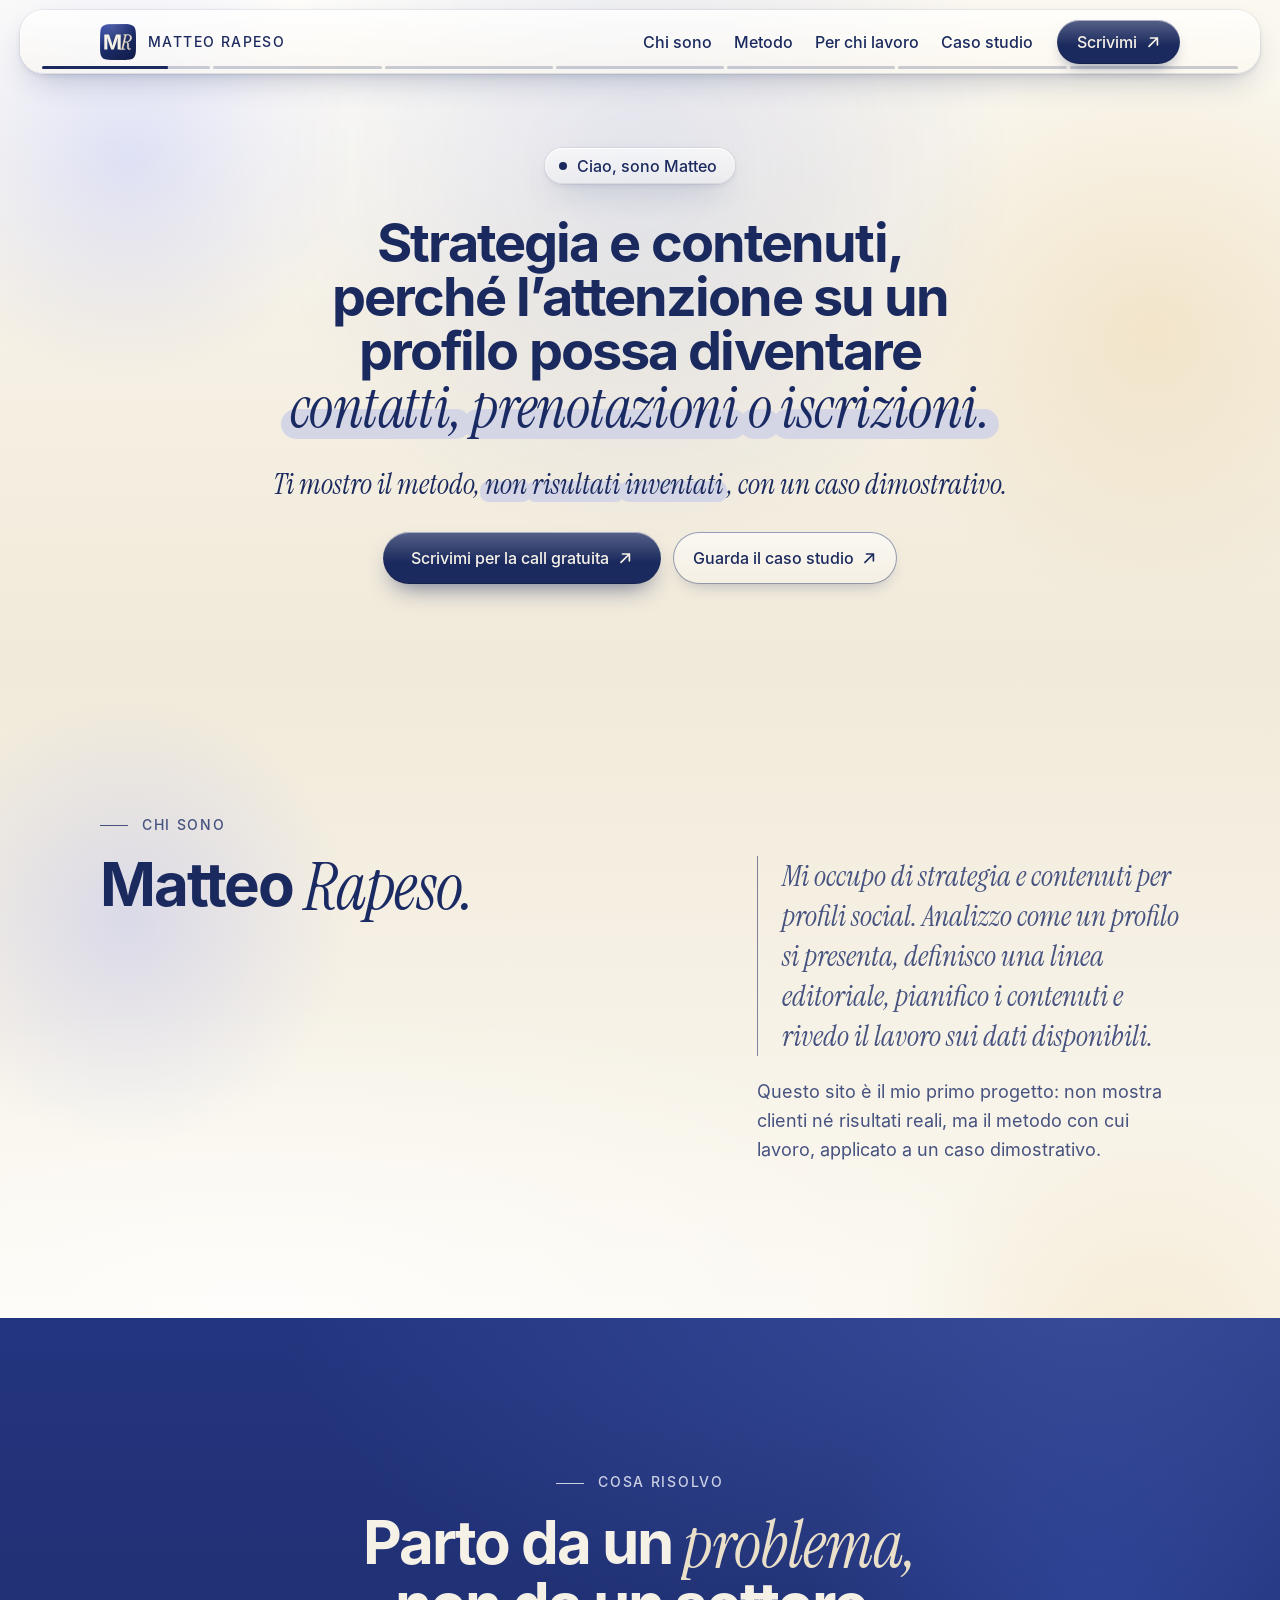
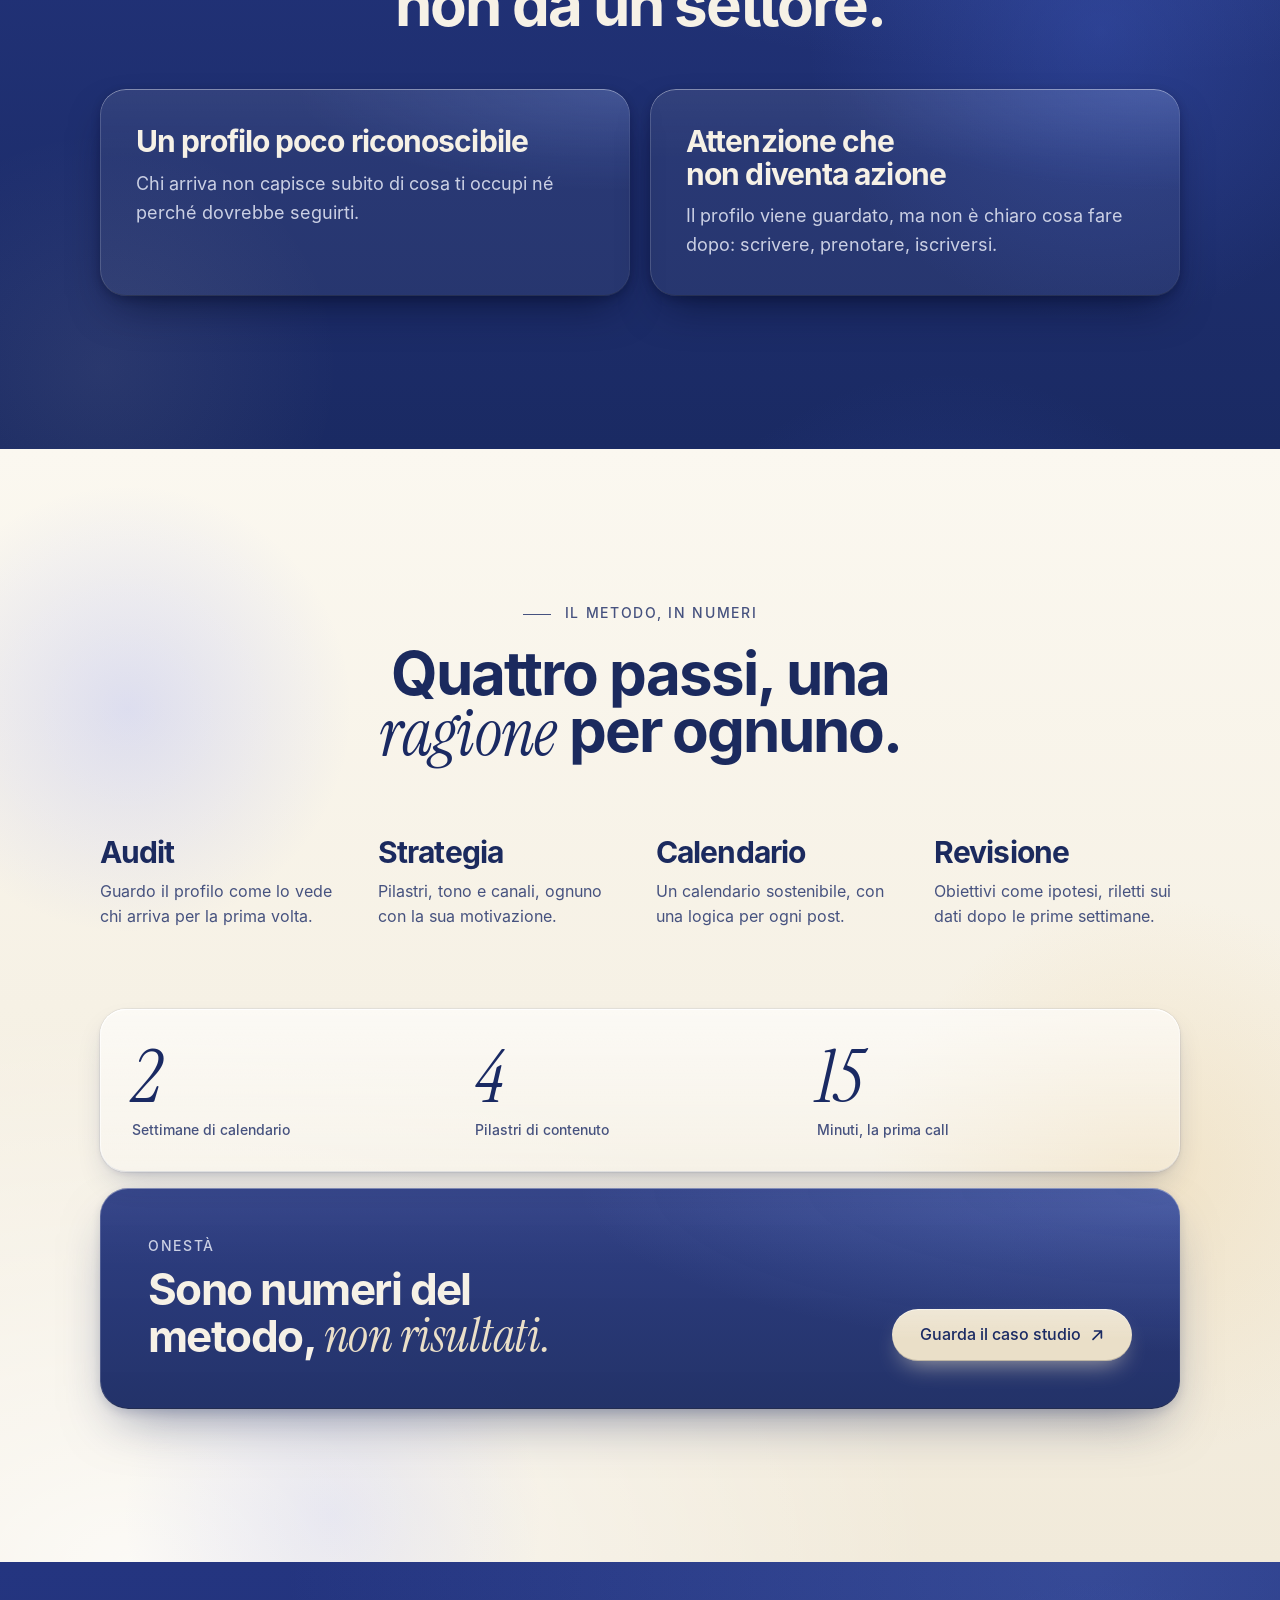
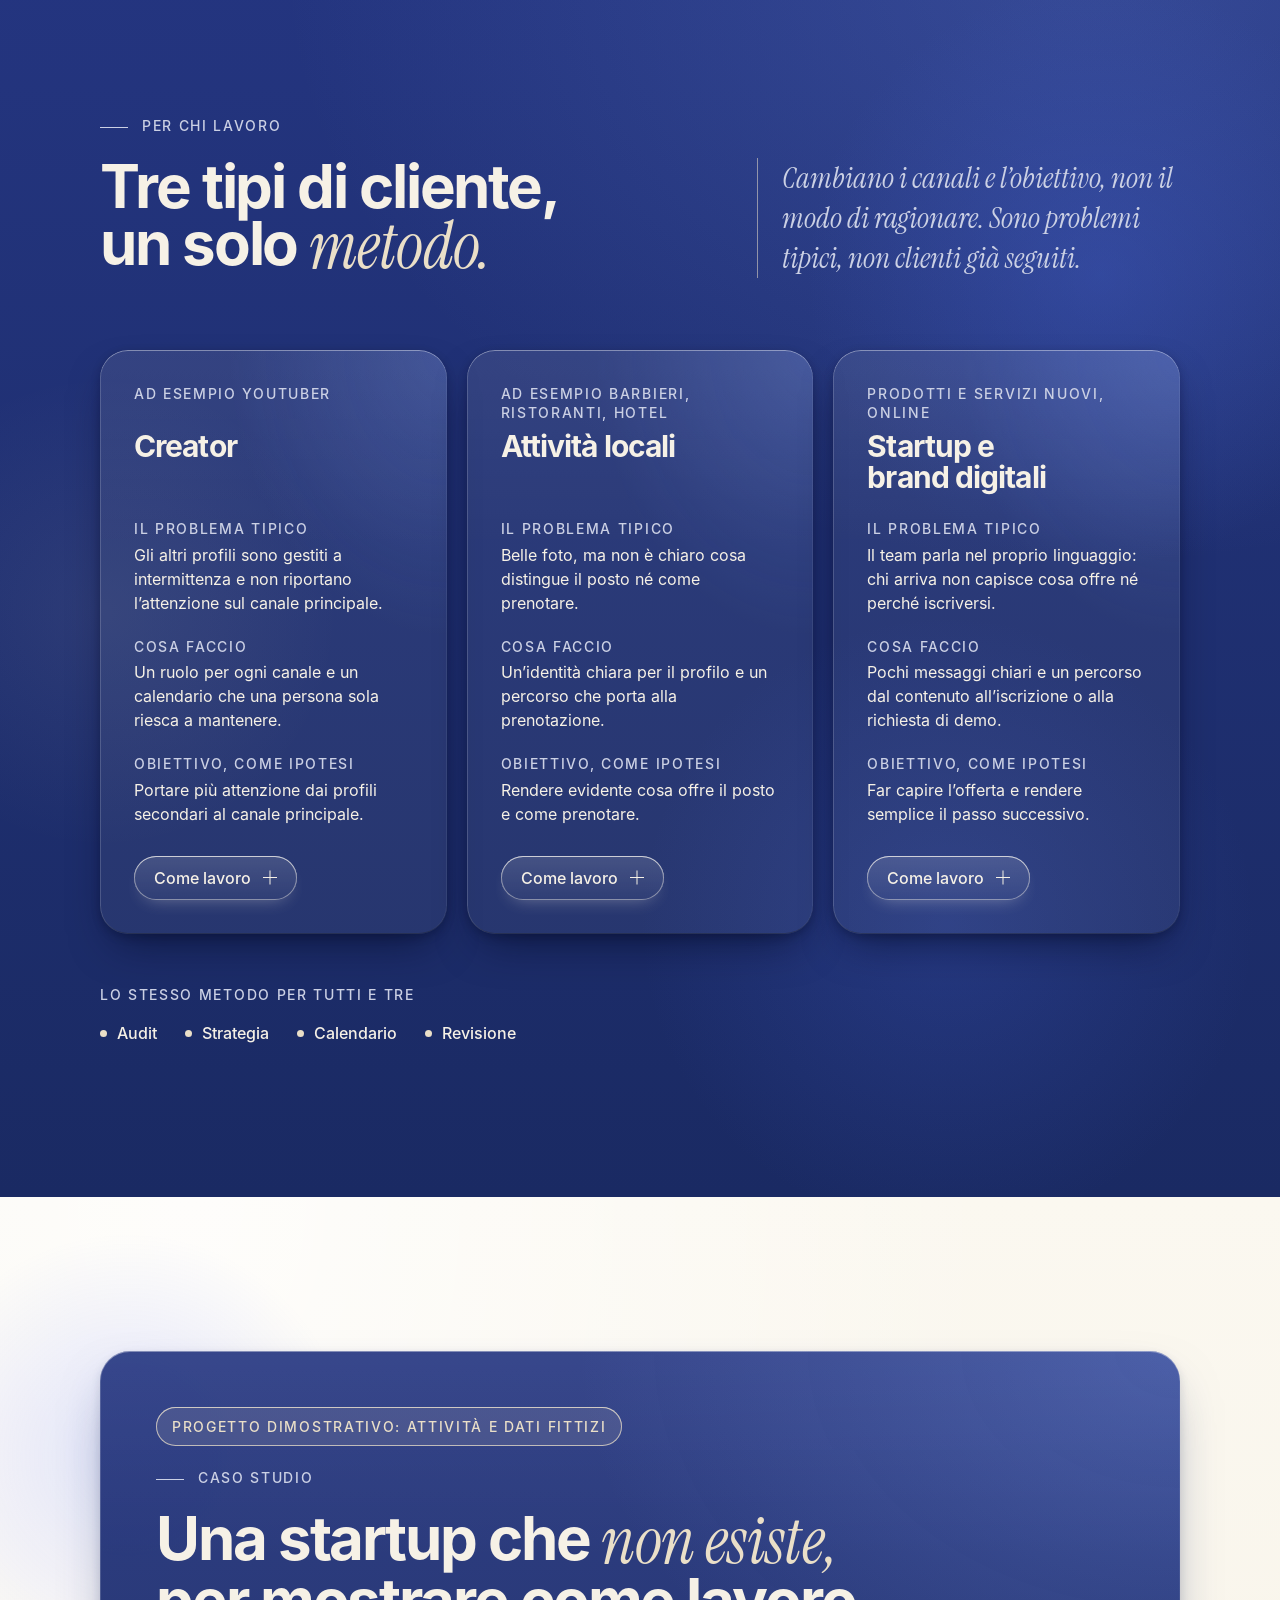
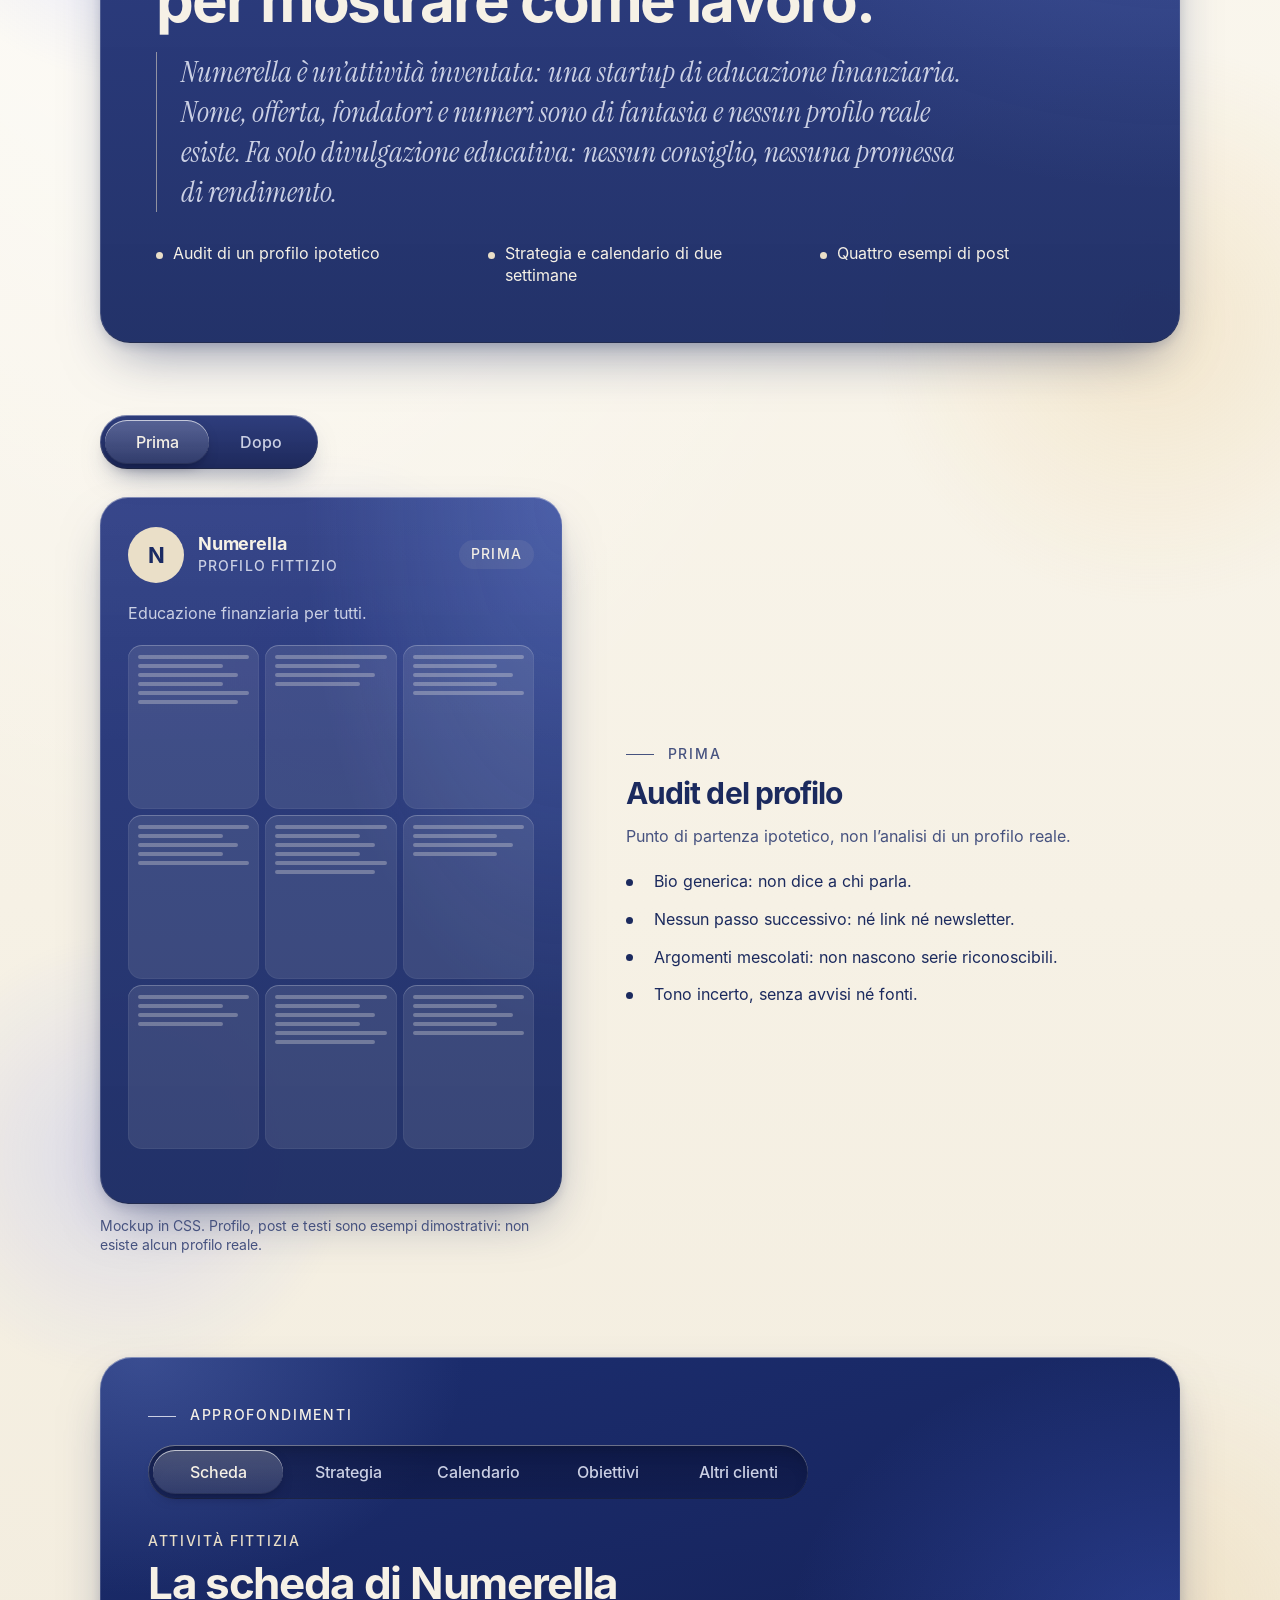
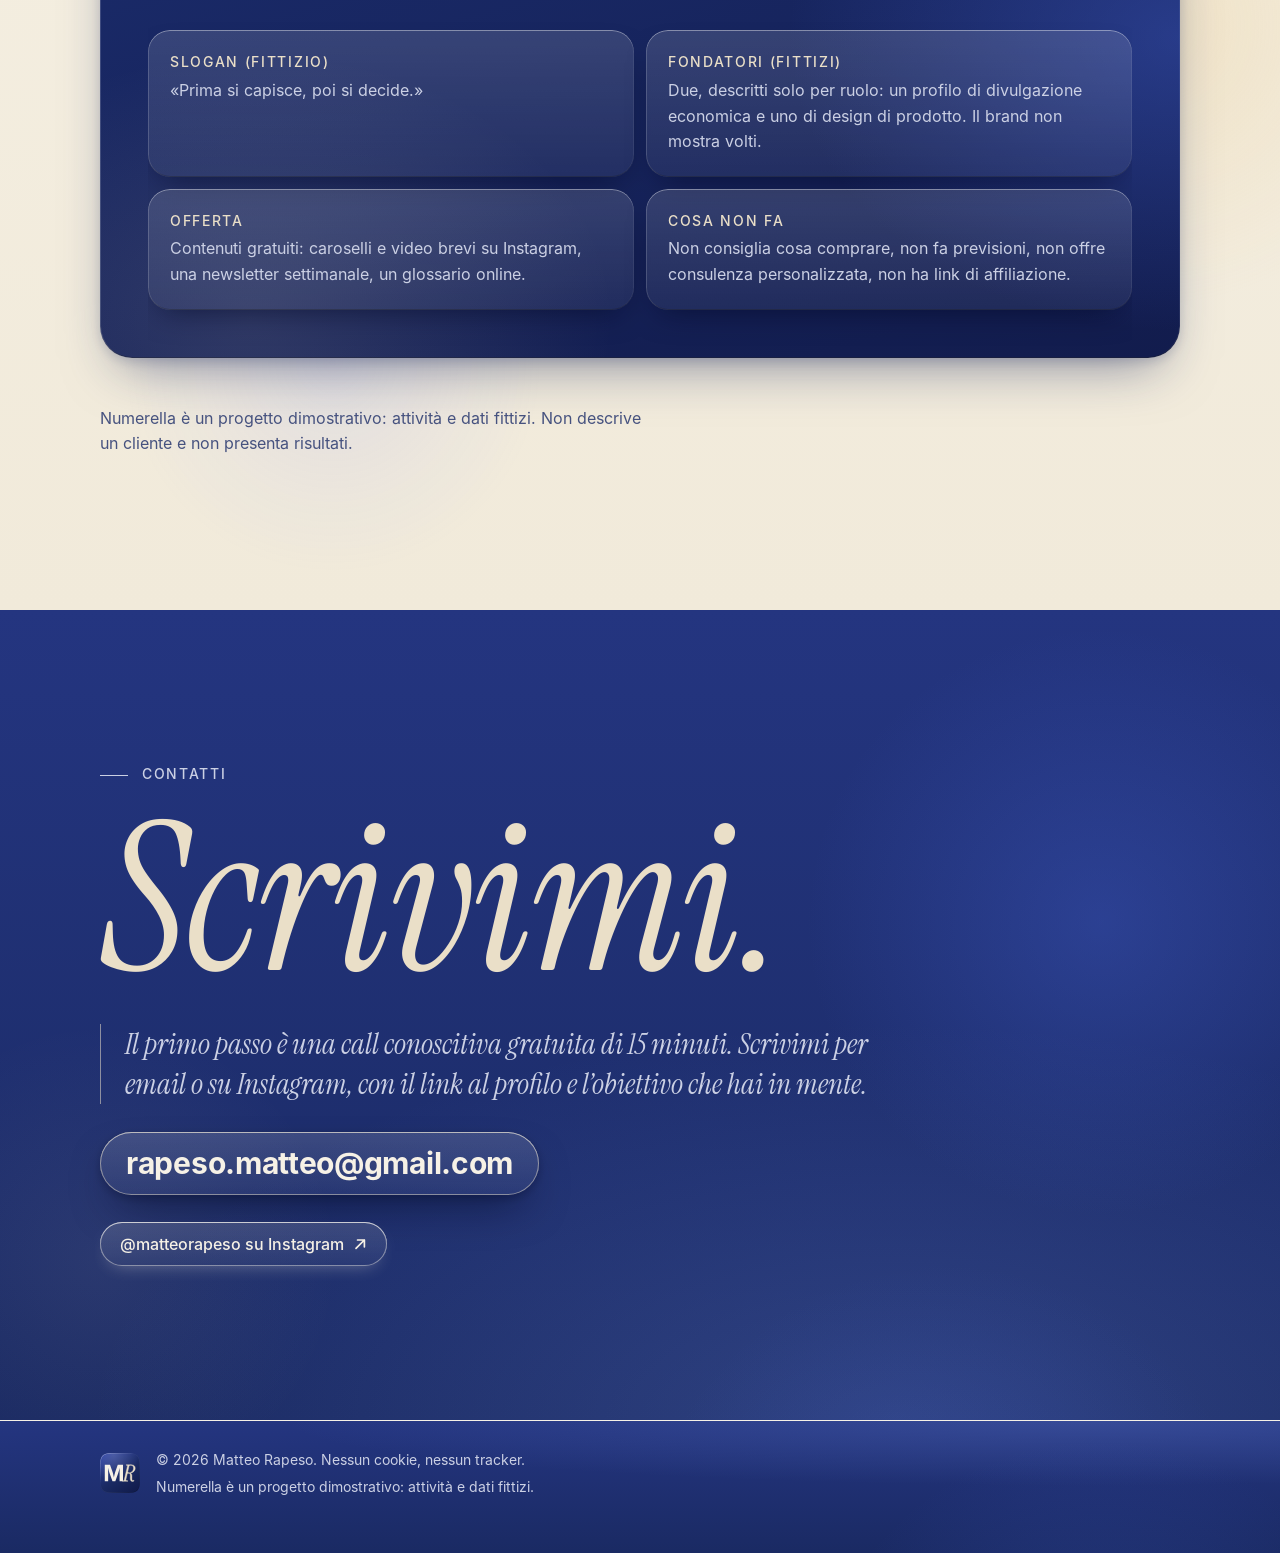
==== commit d96a72d0: "iPhone e iPad: aree sicure, tocco, colore di html e layout per iPad in verticale - viewport-fit=cove" ====
--- a/index.html
+++ b/index.html
@@ -2,7 +2,7 @@
 <html lang="it">
 <head>
   <meta charset="utf-8">
-  <meta name="viewport" content="width=device-width, initial-scale=1">
+  <meta name="viewport" content="width=device-width, initial-scale=1, viewport-fit=cover">
   <title>Matteo Rapeso | Strategia e contenuti per profili social</title>
   <meta name="description" content="Strategia e contenuti per profili social: creator, attività locali, startup. Il metodo è mostrato in un caso studio dimostrativo con dati fittizi.">
   <meta name="theme-color" content="#F7F2E8">
--- a/css/style.css
+++ b/css/style.css
@@ -220,7 +220,13 @@
   --h-m: clamp(22px, 2.6vw, 30px);
 
   --colonna: 1160px;
-  --barra: 76px;                            /* spazio occupato dal menu fisso in alto (barra + distanza dal bordo) */
+  /* Aree sicure (iPhone con notch o isola dinamica, soprattutto in orizzontale): ci sono grazie a viewport-fit=cover nell'<head>.
+     Sono 0 dove non servono (desktop, iPad, iPhone in verticale dentro Safari). Per provarle basta ridefinire queste quattro variabili. */
+  --sa-t: env(safe-area-inset-top, 0px);
+  --sa-r: env(safe-area-inset-right, 0px);
+  --sa-b: env(safe-area-inset-bottom, 0px);
+  --sa-l: env(safe-area-inset-left, 0px);
+  --barra: calc(76px + var(--sa-t));        /* spazio occupato dal menu fisso in alto (barra + distanza dal bordo) */
   --barra-h: 64px;                          /* altezza della barra vera e propria */
   --gutter: clamp(16px, 4vw, 40px);
   --ease: cubic-bezier(0.22, 1, 0.36, 1);   /* l'unico easing del sito: ogni animazione usa questo */
@@ -273,6 +279,11 @@
    Ogni sfondo ha cinque strati: tre macchie di colore (per il vetro), un alone d'angolo e la sfumatura verticale.
    (La hero ne ha quattro, con due sole macchie: vedi "Hero" nella sezione 4.) */
 section, footer { position: relative; overflow-x: clip; }   /* le luci e le schede che arrivano di lato non allargano mai la pagina (clip: non crea un contenitore di scorrimento) */
+/* Safari fino alla 15 (iPhone 6s/7, iPad Air 2 e mini 4 non vanno oltre) non conosce overflow: clip: ripiego su hidden, che qui è equivalente */
+@supports not (overflow: clip) {
+  body, section, footer, .sfoglia-pagine { overflow-x: hidden; }
+  .hero { overflow: hidden; }
+}
 .sez-chiara { color: var(--fg); }
 section.sez-chiara::before,
 section.sez-scura::before,
@@ -314,11 +325,17 @@
 *, *::before, *::after { box-sizing: border-box; }
 
 html {
-  background: var(--d-bg);
+  /* Il colore di html si vede dove la pagina non arriva: rimbalzo dello scroll su iPhone e iPad e, in Safari 26, la tinta delle barre
+     (Safari 26 non legge più theme-color: campiona sfondo di body e html; fonti: vedi CLAUDE.md). Di base crema, come l'inizio della pagina;
+     blu solo quando in vista ci sono contatti e piè di pagina (la classe fondo-scuro la mette js/main.js). Non si può dare lo sfondo a body:
+     coprirebbe gli sfondi delle sezioni e le luci, che stanno a z-index -1. */
+  background: var(--l-bg);
   scroll-padding-top: var(--barra);
   -webkit-text-size-adjust: 100%;
   text-size-adjust: 100%;
 }
+
+html.fondo-scuro { background: var(--d-bg); }
 
 body {
   margin: 0;
@@ -332,6 +349,9 @@
 h1, h2, h3, h4, p, ul, ol, dl, dd, figure { margin: 0; }
 ul, ol { padding: 0; list-style: none; }
 a { color: inherit; }
+/* Al tocco: iOS disegna un riquadro grigio sui comandi (qui ci sono già lampo e pressione) e ingrandisce la pagina con il doppio tocco
+   (utile da evitare sui tasti, come Prima/Dopo, che si toccano più volte di fila) */
+a, button, summary { -webkit-tap-highlight-color: transparent; touch-action: manipulation; }
 ::selection { background: var(--accent); color: var(--accent-ink); }
 
 /* Focus ben visibile da tastiera */
@@ -343,8 +363,8 @@
   align-items: center;
   min-height: 44px;             /* area toccabile di almeno 44px anche per il link "Vai al contenuto" */
   position: absolute;
-  left: var(--gutter);
-  top: 0.75rem;
+  left: max(var(--gutter), var(--sa-l));
+  top: calc(0.75rem + var(--sa-t));
   z-index: 100;
   padding: 0.75rem 1rem;
   border-radius: 999px;
@@ -362,7 +382,7 @@
   width: 100%;
   max-width: var(--colonna);
   margin-inline: auto;
-  padding-inline: var(--gutter);
+  padding-inline: max(var(--gutter), var(--sa-l)) max(var(--gutter), var(--sa-r));
 }
 
 /* ==========================================================================
@@ -414,8 +434,13 @@
   backdrop-filter: var(--sfoca);
   box-shadow: var(--bordo-l);
 }
-html:not(.js) .nav { margin: 10px 10px 0; }
-.js .nav { position: fixed; top: 10px; left: max(10px, calc((100vw - 1240px) / 2)); right: max(10px, calc((100vw - 1240px) / 2)); }
+html:not(.js) .nav { margin: max(10px, var(--sa-t)) max(10px, var(--sa-r)) 0 max(10px, var(--sa-l)); }
+.js .nav {
+  position: fixed;
+  top: max(10px, var(--sa-t));
+  left: max(10px, var(--sa-l), calc((100vw - 1240px) / 2));
+  right: max(10px, var(--sa-r), calc((100vw - 1240px) / 2));
+}
 .nav-in {
   display: flex;
   flex-wrap: wrap;
@@ -466,8 +491,8 @@
   transform: scaleX(0);
   transform-origin: left;
 }
-.nav-menu a[aria-current="location"]::after,
-.nav-menu a:hover::after { transform: scaleX(1); }
+.nav-menu a[aria-current="location"]::after { transform: scaleX(1); }
+@media (hover: hover) { .nav-menu a:hover::after { transform: scaleX(1); } }
 .menu-btn { display: none; }
 
 /* Telefono: con JavaScript c'è il pulsante "menu" e l'elenco si apre sotto la barra */
@@ -554,8 +579,10 @@
   box-shadow: inset 0 1px 0 rgba(255, 255, 255, 0.5), inset 0 -1px 0 rgba(0, 0, 0, 0.18), 0 8px 16px -8px rgba(var(--accent-rgb), 0.6);
   color: var(--accent-ink);
 }
-.btn-o:hover,
+/* Il «passaggio» (hover) esiste solo con il mouse: al tocco, su iPhone e iPad, resterebbe attivo dopo il tap (il pulsante rimarrebbe pieno).
+   La pressione (:active) vale per tutti. */
 .btn-o:active { background: var(--fg); color: var(--bg); }
+@media (hover: hover) { .btn-o:hover { background: var(--fg); color: var(--bg); } }
 /* Pulsante principale: vetro colorato (tinta d'accento) con il riflesso in alto.
    Al passaggio diventa vetro chiaro con il contorno d'accento. */
 .btn-p {
@@ -571,11 +598,17 @@
   font: 500 16px/1.3 var(--f-body);
   text-decoration: none;
 }
-.btn-p:hover,
 .btn-p:active {
   background: linear-gradient(180deg, var(--vetro-a), var(--vetro-b));
   box-shadow: inset 0 0 0 1px var(--accent), inset 0 1px 0 rgba(255, 255, 255, 0.5);
   color: var(--accent);
+}
+@media (hover: hover) {
+  .btn-p:hover {
+    background: linear-gradient(180deg, var(--vetro-a), var(--vetro-b));
+    box-shadow: inset 0 0 0 1px var(--accent), inset 0 1px 0 rgba(255, 255, 255, 0.5);
+    color: var(--accent);
+  }
 }
 
 /* Freccia ↗ disegnata con SVG (il font latin non contiene la freccia) */
@@ -886,7 +919,7 @@
   word-break: break-word;
 }
 .mail { display: inline-block; margin-top: 28px; color: var(--fg); text-decoration: none; }
-.mail:hover { color: var(--accent); }
+@media (hover: hover) { .mail:hover { color: var(--accent); } }
 .mailwrap {
   display: inline-block;
   margin-top: 28px;
@@ -905,7 +938,7 @@
 
 /* ----- Piè di pagina ----- */
 footer {
-  padding-block: 28px 56px;
+  padding-block: 28px calc(56px + var(--sa-b));
   border-top: 1px solid var(--d-line);
 }
 footer p { font: 400 14px/1.5 var(--f-body); color: var(--muted); }
@@ -1355,9 +1388,9 @@
    ========================================================================== */
 
 .popup {
-  width: min(680px, calc(100vw - 24px));
+  width: min(680px, calc(100vw - 24px - var(--sa-l) - var(--sa-r)));
   max-height: calc(100vh - 32px);
-  max-height: calc(100svh - 32px);
+  max-height: calc(100svh - 32px - var(--sa-t) - var(--sa-b));
   margin: auto;
   padding: 0;
   border: 0;
@@ -1431,7 +1464,7 @@
 
 html.js:not(.no-popup) .popup-in {
   max-height: calc(100vh - 32px);
-  max-height: calc(100svh - 32px);
+  max-height: calc(100svh - 32px - var(--sa-t) - var(--sa-b));
   overflow: auto;
   overscroll-behavior: contain;
 }
@@ -1481,6 +1514,7 @@
 
 @media (min-width: 700px) {
   .cta > a { flex: 0 0 auto; }
+  .schede { grid-template-columns: repeat(2, minmax(0, 1fr)); gap: 20px; }
   /* Barra dei tasti: cinque tasti in una riga, la lente è larga un quinto */
   .sfoglia-tasti { grid-template-columns: repeat(5, minmax(0, 1fr)); }
   .sfoglia-tasti::before { width: calc((100% - 10px) / 5); }
@@ -1494,9 +1528,33 @@
   .fatti { grid-template-columns: repeat(3, minmax(0, 1fr)); }
 }
 
+/* iPad in verticale (744-859px): il profilo di Numerella sta accanto alla sua nota, con la stessa larghezza che ha su telefono (360px),
+   invece di una scheda larga 700px con tre tessere enormi. Sotto i 744px la scheda resta in colonna ma non oltre 520px. */
+.prof-sx { max-width: 520px; }
+@media (min-width: 744px) {
+  .prof-sx { max-width: none; }
+  .prof-corpo { grid-template-columns: minmax(0, 360px) minmax(0, 1fr); gap: 32px 40px; align-items: center; }
+}
+
+/* iPad in verticale e telefoni in orizzontale (700-999px): le schede di «Per chi lavoro» sono larghe e basse, quindi a due colonne.
+   A sinistra tipo di cliente, titolo e pulsante; a destra le tre voci. Da 1000px tornano tre schede in colonna. */
+@media (min-width: 700px) and (max-width: 999px) {
+  .cliente {
+    display: grid;
+    grid-template-columns: minmax(0, 5fr) minmax(0, 7fr);
+    grid-template-rows: auto auto 1fr;
+    grid-template-areas: "tag voci" "titolo voci" "tasto voci";
+    column-gap: clamp(28px, 5vw, 52px);
+    align-items: start;
+  }
+  .cliente .tag { grid-area: tag; }
+  .cliente h3 { grid-area: titolo; }
+  .cliente .percorso { grid-area: voci; margin: 0; }
+  .cliente .apri-btn { grid-area: tasto; align-self: end; justify-self: start; margin-top: 28px; }
+}
+
 @media (min-width: 860px) {
   .sec-corpo { grid-template-columns: minmax(0, 7fr) minmax(0, 5fr); }
-  .schede { grid-template-columns: repeat(2, minmax(0, 1fr)); gap: 20px; }
   .banner { grid-template-columns: minmax(0, 1fr) auto; align-items: end; }
   .passi { grid-template-columns: repeat(4, minmax(0, 1fr)); gap: 0 32px; }
 
@@ -1606,7 +1664,7 @@
   .btn-p, .btn-o { transition: transform 0.5s var(--ease); }
   .btn-p:active, .btn-o:active { transform: scale(0.96); }
   .btn-p .fr, .btn-o .fr { transition: transform 0.5s var(--ease); }
-  .btn-p:hover .fr, .btn-o:hover .fr { transform: translate(3px, -3px); }
+  @media (hover: hover) { .btn-p:hover .fr, .btn-o:hover .fr { transform: translate(3px, -3px); } }
 
   /* Evidenziatore: con JavaScript ogni parola ha il suo tratto che si stende da sinistra (solo transform). Il testo non cambia colore. */
   .js .hl { padding: 0; margin: 0; background: none; }
@@ -1646,7 +1704,8 @@
   /* ----- Per chi lavoro, popup, prima e dopo ----- */
   /* Al passaggio del mouse (o, al tocco, quando la scheda è al centro) titolo ed etichetta scorrono di 8px */
   .cliente .tag, .cliente h3 { transition: transform 0.6s var(--ease); }
-  .cliente:hover .tag, .cliente.on .tag, .cliente:hover h3, .cliente.on h3 { transform: translateX(8px); }
+  .cliente.on .tag, .cliente.on h3 { transform: translateX(8px); }
+  @media (hover: hover) { .cliente:hover .tag, .cliente:hover h3 { transform: translateX(8px); } }
 
   /* Le tre voci di ogni scheda compaiono una dopo l'altra */
   .js .cliente .percorso li { opacity: 0; transform: translateY(10px); }
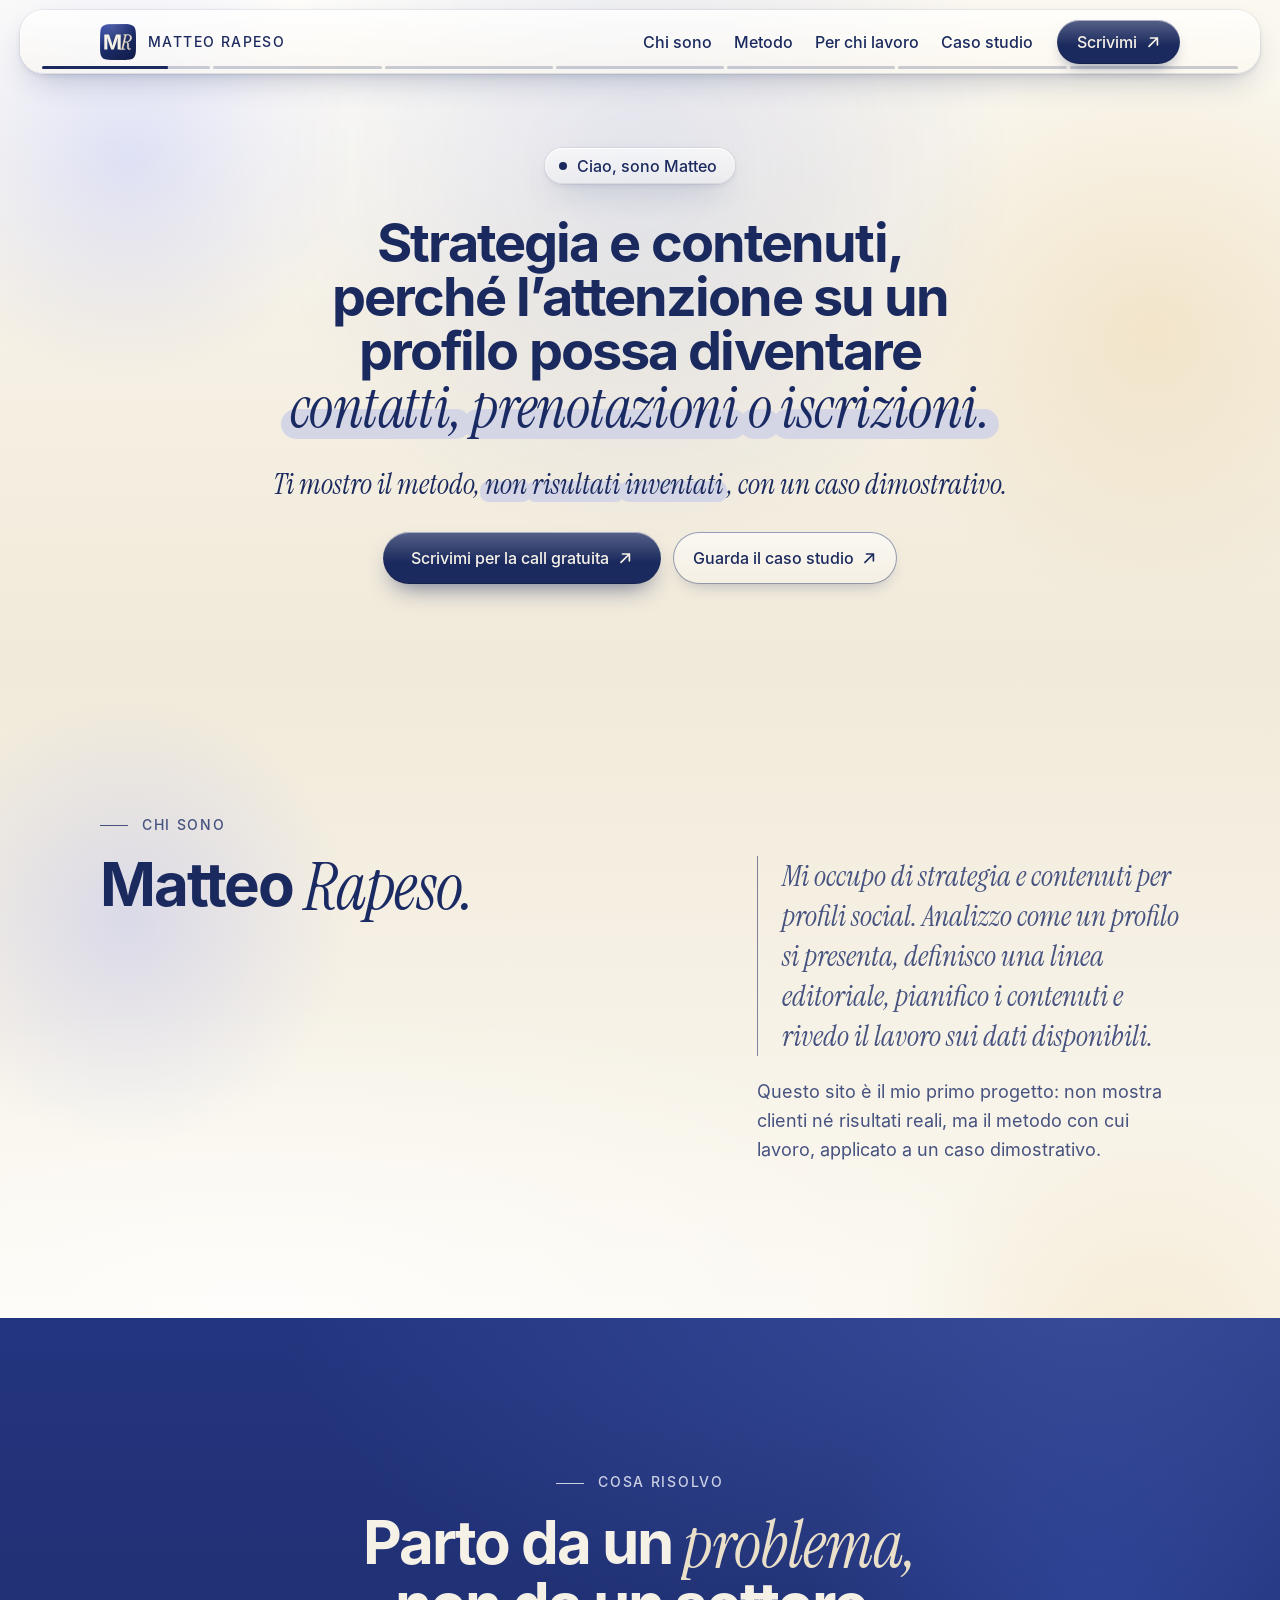
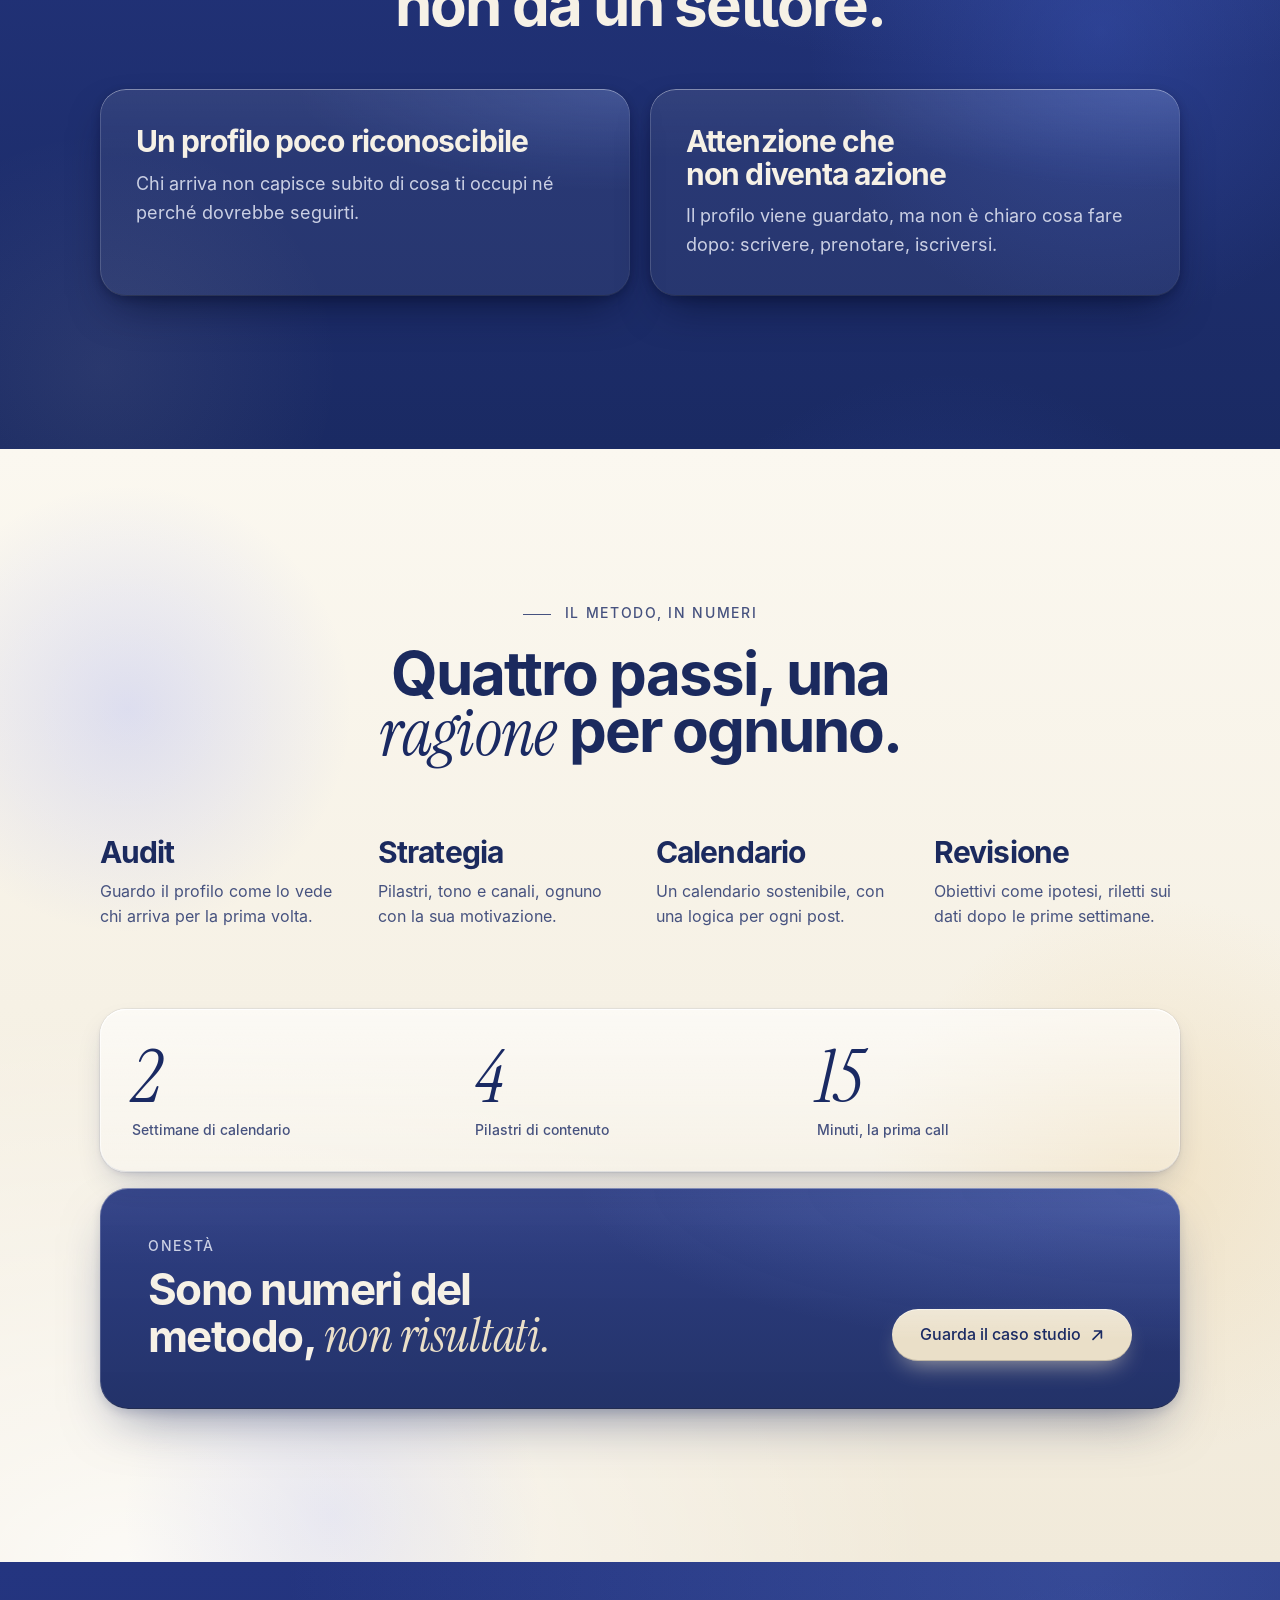
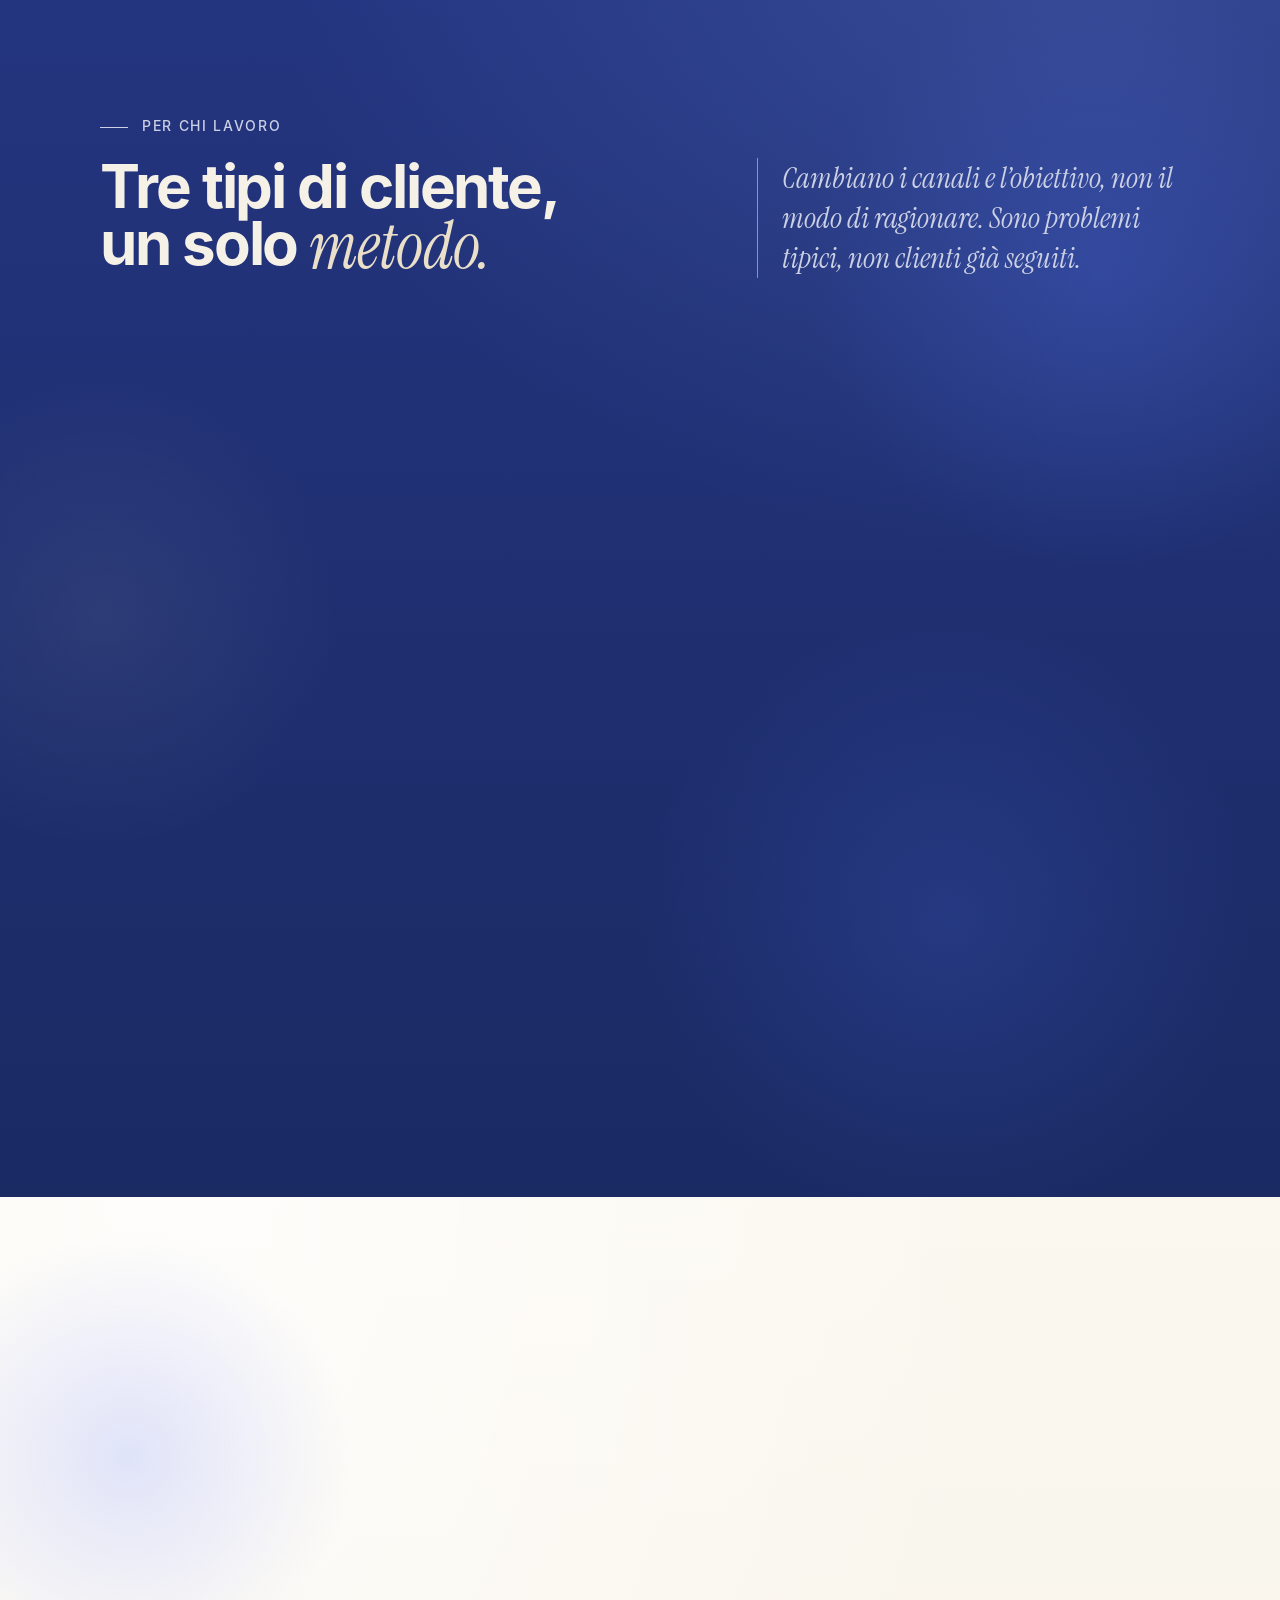
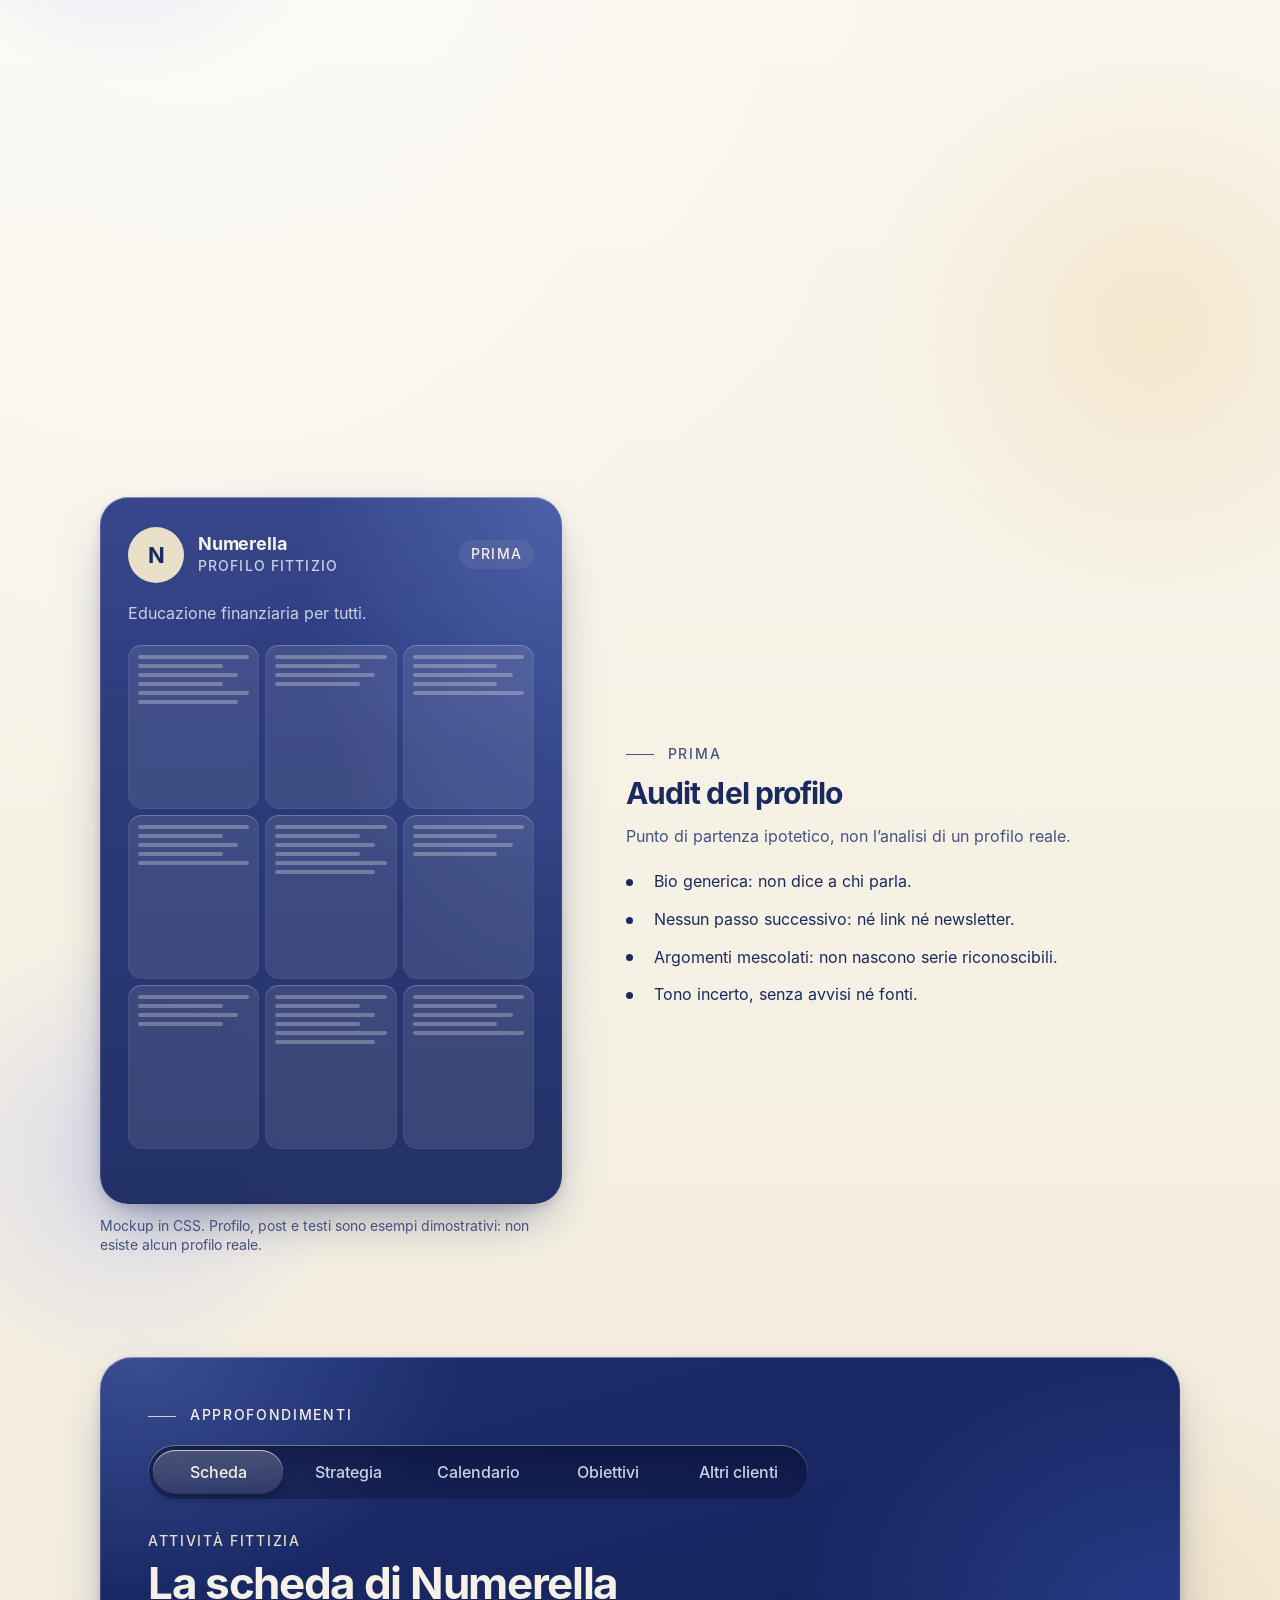
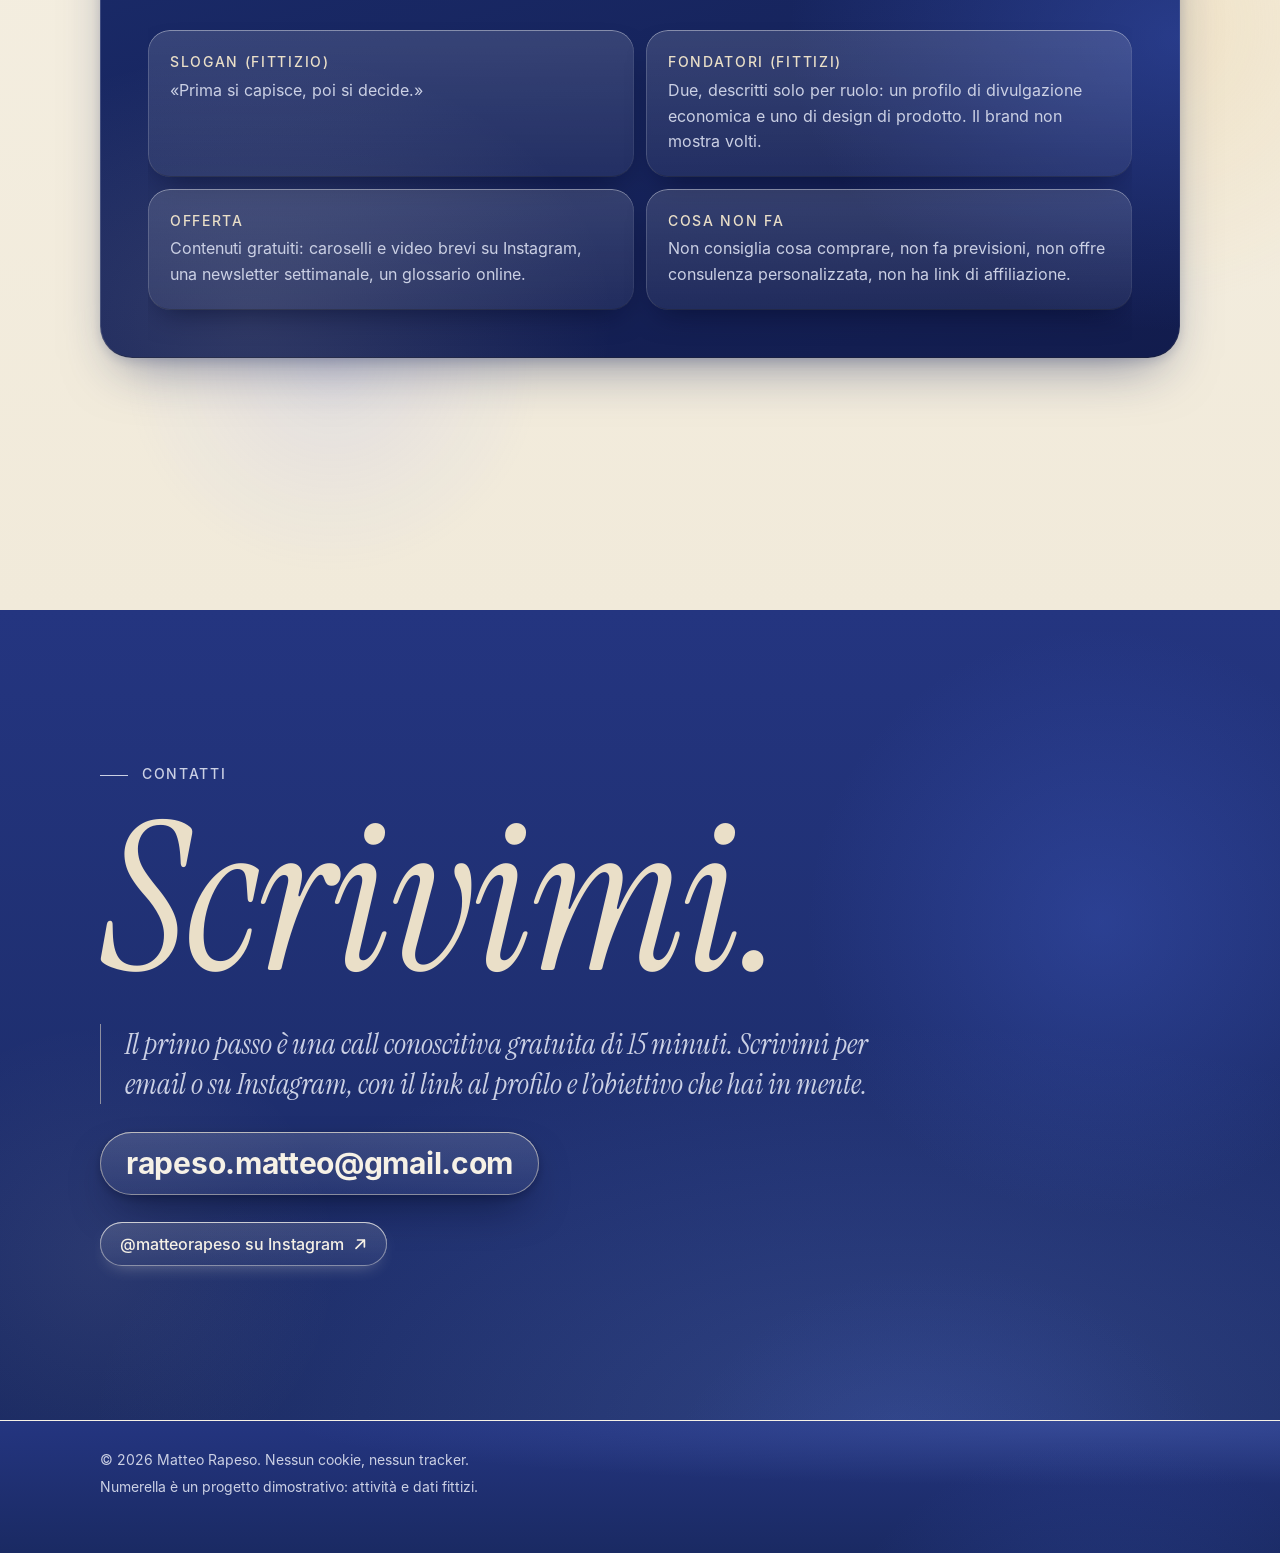
==== commit 600c5552: "Piè di pagina: tolto il marchio, resta solo il testo Su richiesta di Matteo il marchio MR non compar" ====
--- a/index.html
+++ b/index.html
@@ -5,10 +5,15 @@
   <meta name="viewport" content="width=device-width, initial-scale=1, viewport-fit=cover">
   <title>Matteo Rapeso | Strategia e contenuti per profili social</title>
   <meta name="description" content="Strategia e contenuti per profili social: creator, attività locali, startup. Il metodo è mostrato in un caso studio dimostrativo con dati fittizi.">
+  <meta name="author" content="Matteo Rapeso">
   <meta name="theme-color" content="#F7F2E8">
   <meta name="color-scheme" content="light">
 
-  <!-- Condivisione (Open Graph). Per og:image e og:url servono indirizzi assoluti:
+  <!-- Indirizzo "ufficiale" della pagina: dice ai motori di ricerca quale indirizzo contare se la stessa pagina è raggiungibile da più strade
+   (con e senza www, o dal vecchio indirizzo github.io). Quando arriva il dominio personalizzato si cambia qui, in og:url, in og:image e nei dati strutturati. -->
+  <link rel="canonical" href="https://matteorp.github.io/portfolio-matteo/">
+
+  <!-- Condivisione (Open Graph). Per og:image, og:url, canonical e dati strutturati servono indirizzi assoluti:
    sono l'unica eccezione ai percorsi relativi del resto del sito. -->
   <meta property="og:url" content="https://matteorp.github.io/portfolio-matteo/">
   <meta property="og:type" content="website">
@@ -21,6 +26,20 @@
   <meta property="og:image:height" content="630">
   <meta property="og:image:alt" content="Matteo Rapeso, strategia e contenuti per profili social. Caso studio dimostrativo con dati fittizi.">
   <meta name="twitter:card" content="summary_large_image">
+
+  <!-- Dati strutturati (schema.org) per i motori di ricerca: chi è la persona e dove trovarla. Solo fatti veri:
+   niente clienti, premi o recensioni. Non è codice che gira: è un blocco di testo JSON. -->
+  <script type="application/ld+json">
+  {
+    "@context": "https://schema.org",
+    "@type": "Person",
+    "name": "Matteo Rapeso",
+    "url": "https://matteorp.github.io/portfolio-matteo/",
+    "jobTitle": "Social media manager",
+    "description": "Strategia e contenuti per profili social, per creator, attività locali e startup.",
+    "sameAs": ["https://www.instagram.com/matteorapeso/"]
+  }
+  </script>
 
   <!-- Icone: favicon (ICO per i browser che non leggono l'SVG, come Safari su Mac; sizes="32x32" evita che Chrome scelga l'ICO al posto dell'SVG),
    icona per la schermata Home di iPhone e iPad (180x180, piena: la maschera con gli angoli la mette iOS) e manifesto per Android -->
@@ -501,7 +520,7 @@
                 </div>
                 <div>
                   <dt>Tono e regole</dt>
-                  <dd>Calmo, a frasi brevi, mai «devi». Nessuna previsione, nessun prodotto; ogni dato con la sua fonte, da verificare su Istat o Banca d’Italia.</dd>
+                  <dd>Calmo, a frasi brevi, mai «devi». Nessuna previsione, nessun prodotto; ogni dato e ogni definizione con la sua fonte, da verificare su fonti ufficiali come Istat, Banca d’Italia o Consob.</dd>
                 </div>
                 <div>
                   <dt>Canali</dt>
@@ -631,7 +650,7 @@
                 </div>
                 <div>
                   <dt>Processo</dt>
-                  <dd>Nessun contenuto pubblicato senza avviso e senza fonte.</dd>
+                  <dd>Nessun contenuto pubblicato senza avviso; ogni definizione e ogni dato con la sua fonte.</dd>
                 </div>
               </dl>
               <p>A ogni revisione mi chiederei quali pilastri non funzionano e se uno dei canali esclusi vada riconsiderato.</p>
@@ -665,7 +684,7 @@
               <p class="copertina-piede">Le parole dei soldi</p>
             </div>
             <p class="avviso">Contenuto educativo, non consulenza finanziaria.</p>
-            <p class="didascalia"><strong>Numerella</strong> L’inflazione è l’aumento generale dei prezzi nel tempo. Se lo stesso carrello della spesa passa da 100 a 103 euro, i prezzi sono saliti del 3% (numeri di esempio). Nelle prossime slide: come si misura e perché pesa in modo diverso da persona a persona. In Italia la misura ufficiale è pubblicata dall’Istat. Salva il post per rileggerlo.</p>
+            <p class="didascalia"><strong>Numerella</strong> L’inflazione è l’aumento generale e continuo dei prezzi nel tempo. Se lo stesso carrello della spesa passa da 100 a 103 euro, i prezzi sono saliti del 3% (numeri di esempio). Nelle prossime slide: come si misura e perché pesa in modo diverso da persona a persona. In Italia la misura ufficiale è pubblicata dall’Istat. Salva il post per rileggerlo.</p>
             <dl>
               <dt>Pilastro</dt>
               <dd>Le parole dei soldi.</dd>
@@ -689,7 +708,7 @@
               <p class="copertina-piede">Leggere un documento</p>
             </div>
             <p class="avviso">Contenuto educativo, non consulenza finanziaria.</p>
-            <p class="didascalia"><strong>Numerella</strong> Compaiono nelle offerte di finanziamento. Il TAN è il tasso annuo nominale: riguarda gli interessi. Il TAEG include anche le spese collegate al finanziamento, quindi dà un’idea più completa del costo. Misurano cose diverse: saperlo è già un modo per leggere meglio un’offerta.</p>
+            <p class="didascalia"><strong>Numerella</strong> Compaiono nelle offerte di finanziamento. Il TAN è il tasso annuo nominale, cioè il tasso di interesse «puro». Il TAEG include anche commissioni, imposte e costi dei servizi accessori obbligatori, quindi dà un’idea più completa del costo. Misurano cose diverse: saperlo è già un modo per leggere meglio un’offerta. Fonte: Banca d’Italia, «Il credito ai consumatori in parole semplici».</p>
             <dl>
               <dt>Pilastro</dt>
               <dd>Leggere un documento.</dd>
@@ -713,7 +732,7 @@
               <p class="copertina-piede">Errori di ragionamento</p>
             </div>
             <p class="avviso">Contenuto educativo, non consulenza finanziaria.</p>
-            <p class="didascalia"><strong>Numerella</strong> Quando molte persone si muovono nella stessa direzione, tendiamo a pensare che abbiano ragione. In economia comportamentale si chiama effetto gregge. Riconoscerlo non ti dice cosa fare: ti aiuta a notare quando stai scegliendo solo perché lo fanno tutti.</p>
+            <p class="didascalia"><strong>Numerella</strong> Nelle fasi di incertezza molte persone osservano cosa fanno gli altri e tendono a imitarli. In finanza comportamentale si parla di comportamento gregario, o effetto gregge. Riconoscerlo non ti dice cosa fare: ti aiuta a notare quando stai scegliendo solo perché lo fanno tutti. Fonte: Consob, «Errori e trappole comportamentali».</p>
             <dl>
               <dt>Pilastro</dt>
               <dd>Errori di ragionamento.</dd>
@@ -797,12 +816,9 @@
   </main>
 
   <footer class="sez-scura">
-    <div class="wrap foot-in">
-      <img class="foot-logo" src="assets/logo.svg" width="40" height="40" alt="" loading="lazy">
-      <div>
-        <p>© 2026 Matteo Rapeso. Nessun cookie, nessun tracker.</p>
-        <p>Numerella è un progetto dimostrativo: attività e dati fittizi.</p>
-      </div>
+    <div class="wrap">
+      <p>© 2026 Matteo Rapeso. Nessun cookie, nessun tracker.</p>
+      <p>Numerella è un progetto dimostrativo: attività e dati fittizi.</p>
     </div>
   </footer>
 
--- a/css/style.css
+++ b/css/style.css
@@ -454,6 +454,10 @@
   align-items: center;
   gap: 12px;
   min-height: 44px;
+  /* Su telefono resta solo il marchio (36px): 4px di spazio per lato portano l'area toccabile a 44px, e il margine negativo
+     li compensa, così il marchio non si sposta. */
+  padding-inline: 4px;
+  margin-inline: -4px;
   white-space: nowrap;
   font: 500 14px/1 var(--f-body);
   letter-spacing: 0.1em;
@@ -923,12 +927,12 @@
 .mailwrap {
   display: inline-block;
   margin-top: 28px;
-  padding: 12px 26px;
   border-radius: 999px;
   background: linear-gradient(180deg, var(--vetro-a), var(--vetro-b));
   box-shadow: inset 0 0 0 1px rgba(var(--accent-rgb), 0.5), inset 0 1px 0 rgba(255, 255, 255, 0.4), var(--ombra);
 }
-.mailwrap .mail { margin: 0; }
+/* Lo spazio interno sta sul link e non sulla pillola: così tutta la pillola, non solo il testo, è area toccabile (almeno 44px di altezza). */
+.mailwrap .mail { display: block; margin: 0; padding: 12px 26px; }
 /* Il focus da tastiera cerchia tutta la pillola (arrotondata), non il solo testo; dove :has() non esiste resta l'anello standard sul link */
 @supports selector(:has(a)) {
   .mailwrap:has(.mail:focus-visible) { outline: 2px solid var(--accent); outline-offset: 3px; }
@@ -943,8 +947,6 @@
 }
 footer p { font: 400 14px/1.5 var(--f-body); color: var(--muted); }
 footer p + p { margin-top: 6px; }
-.foot-in { display: flex; align-items: center; gap: 16px; }
-.foot-logo { flex: none; width: 40px; height: 40px; }
 
 
 /* ==========================================================================
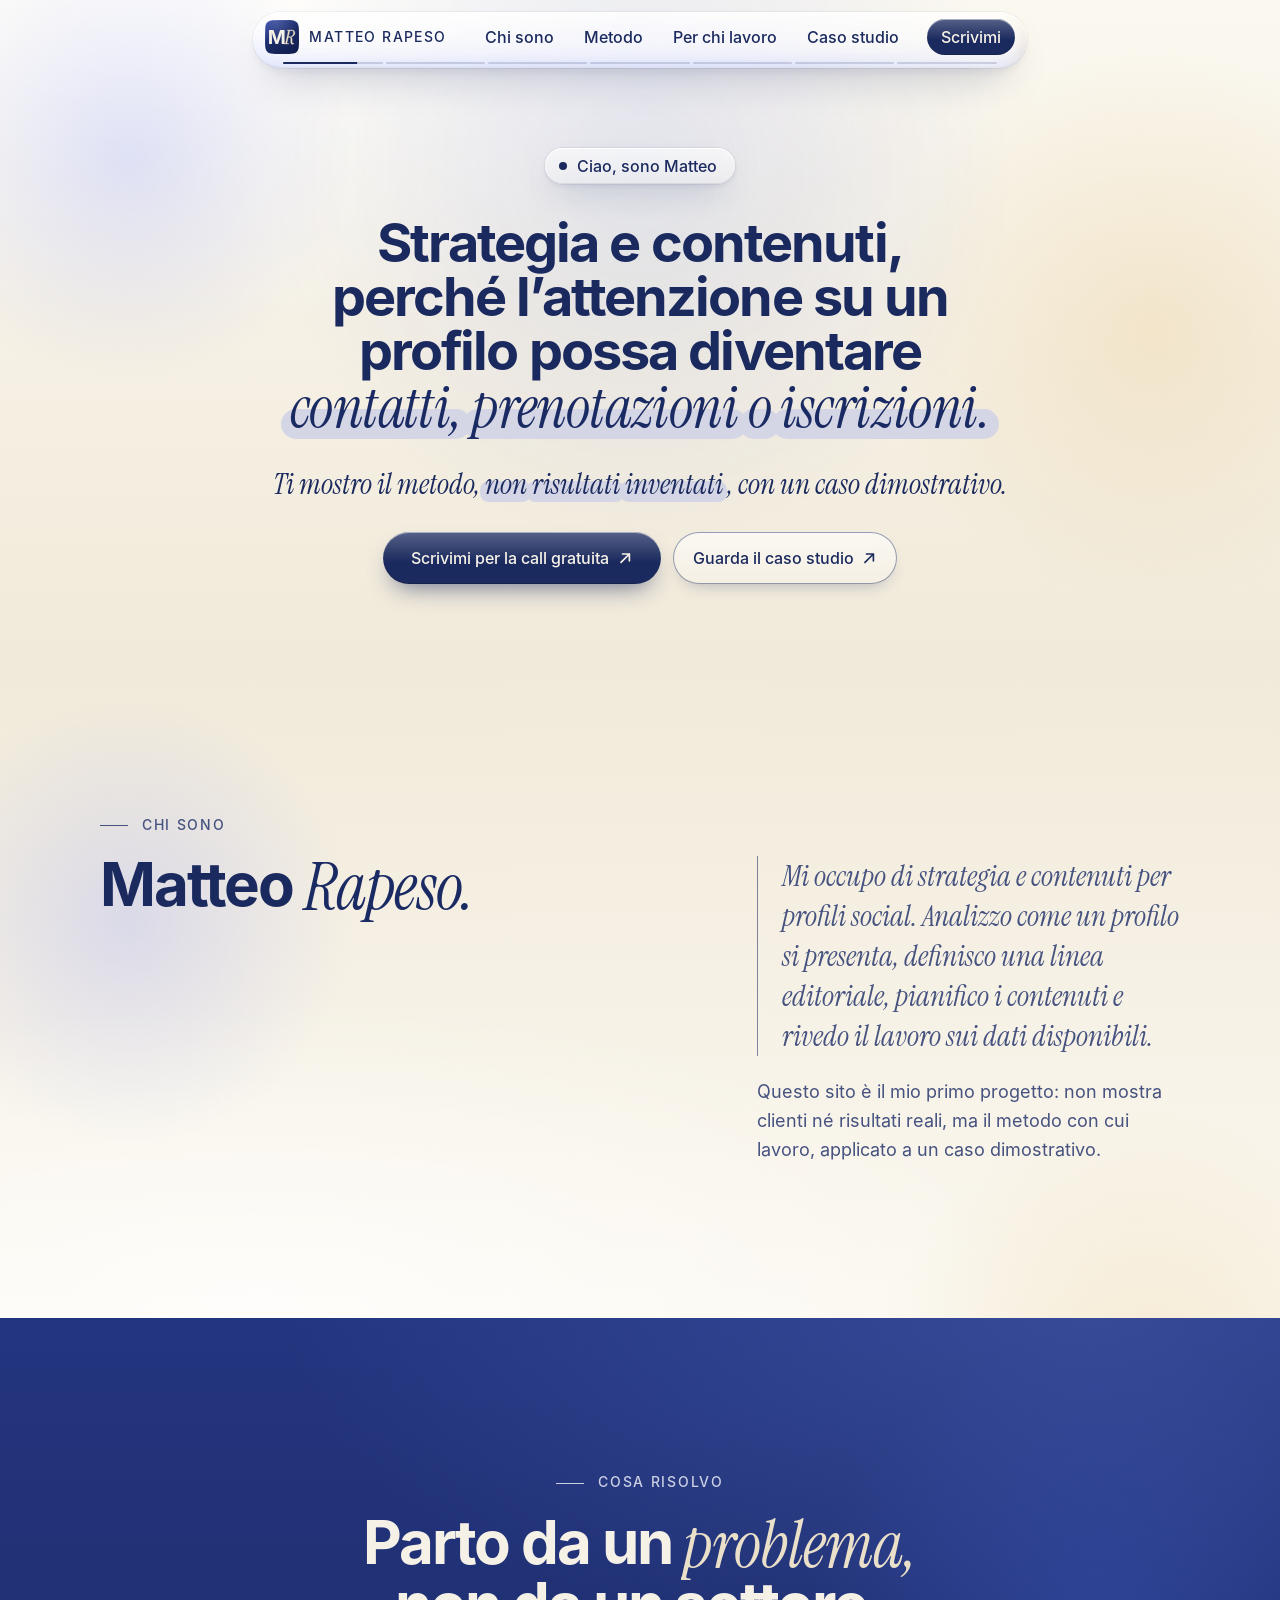
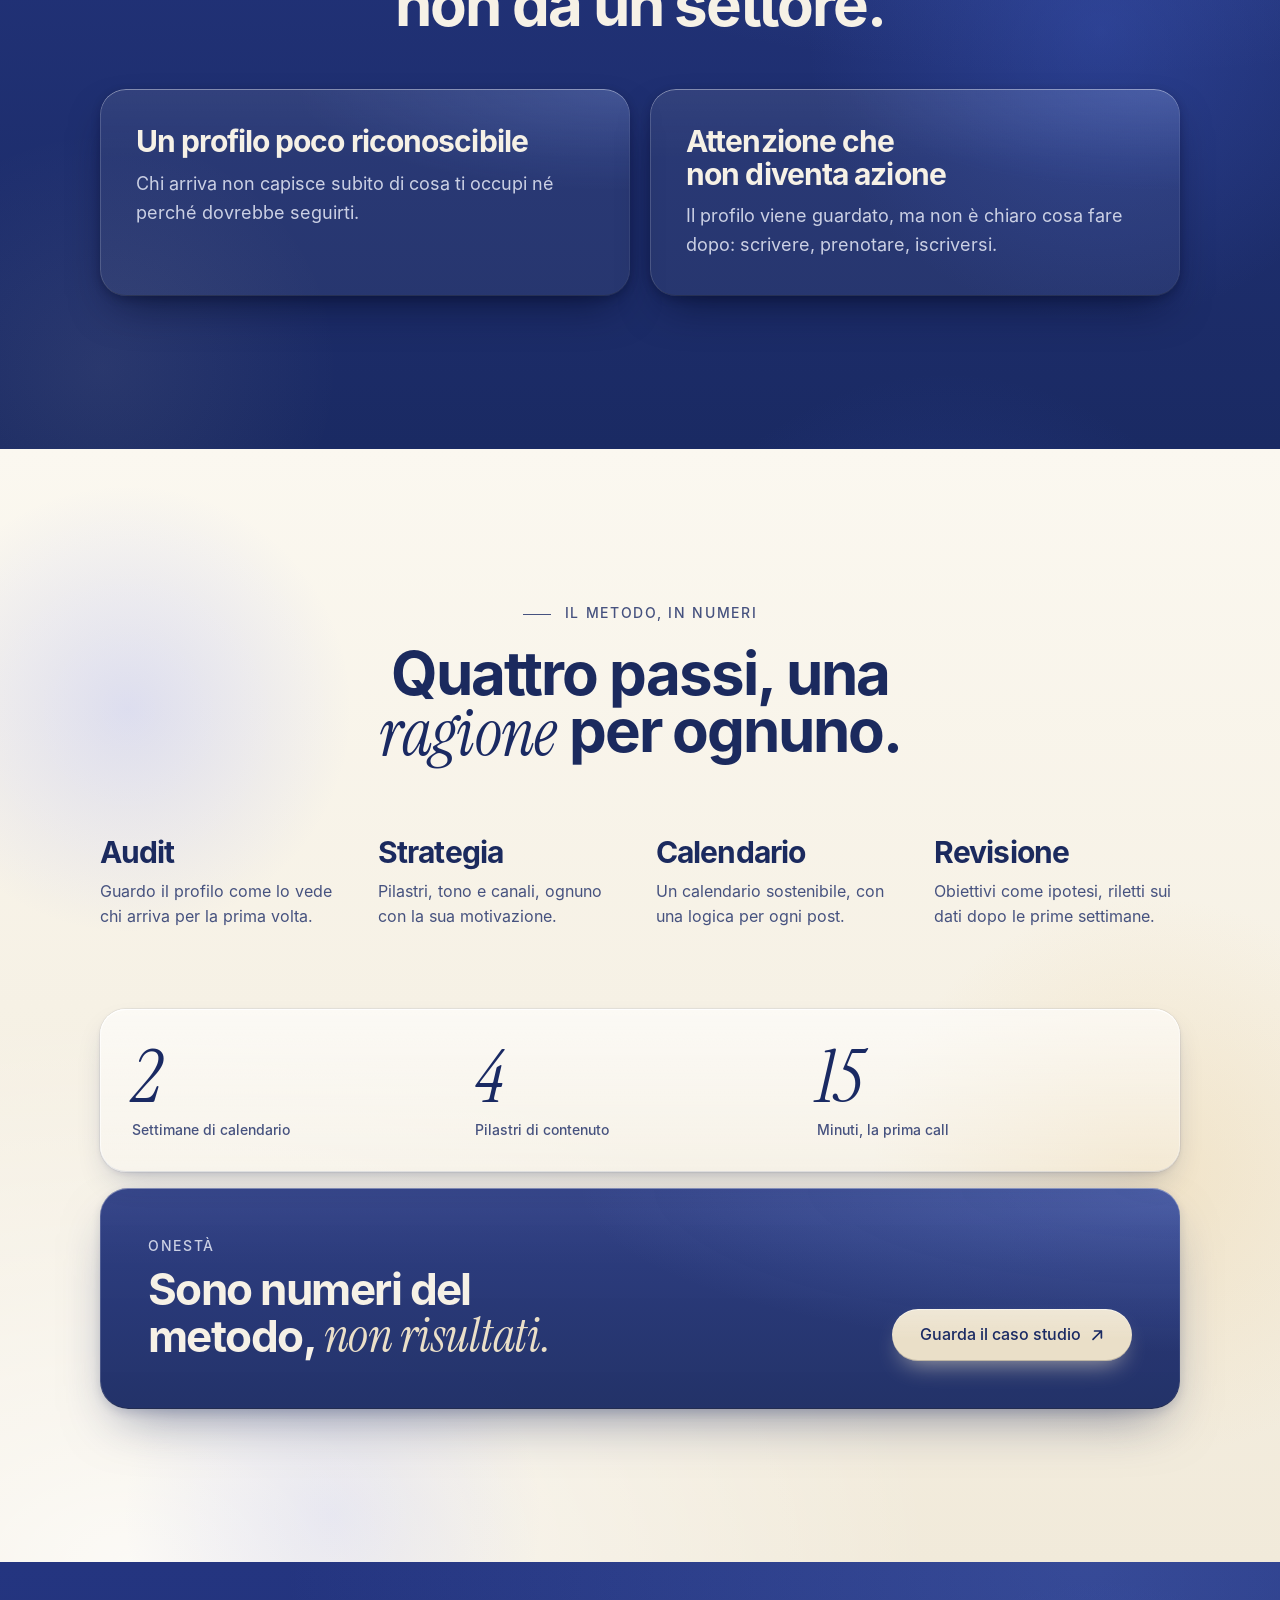
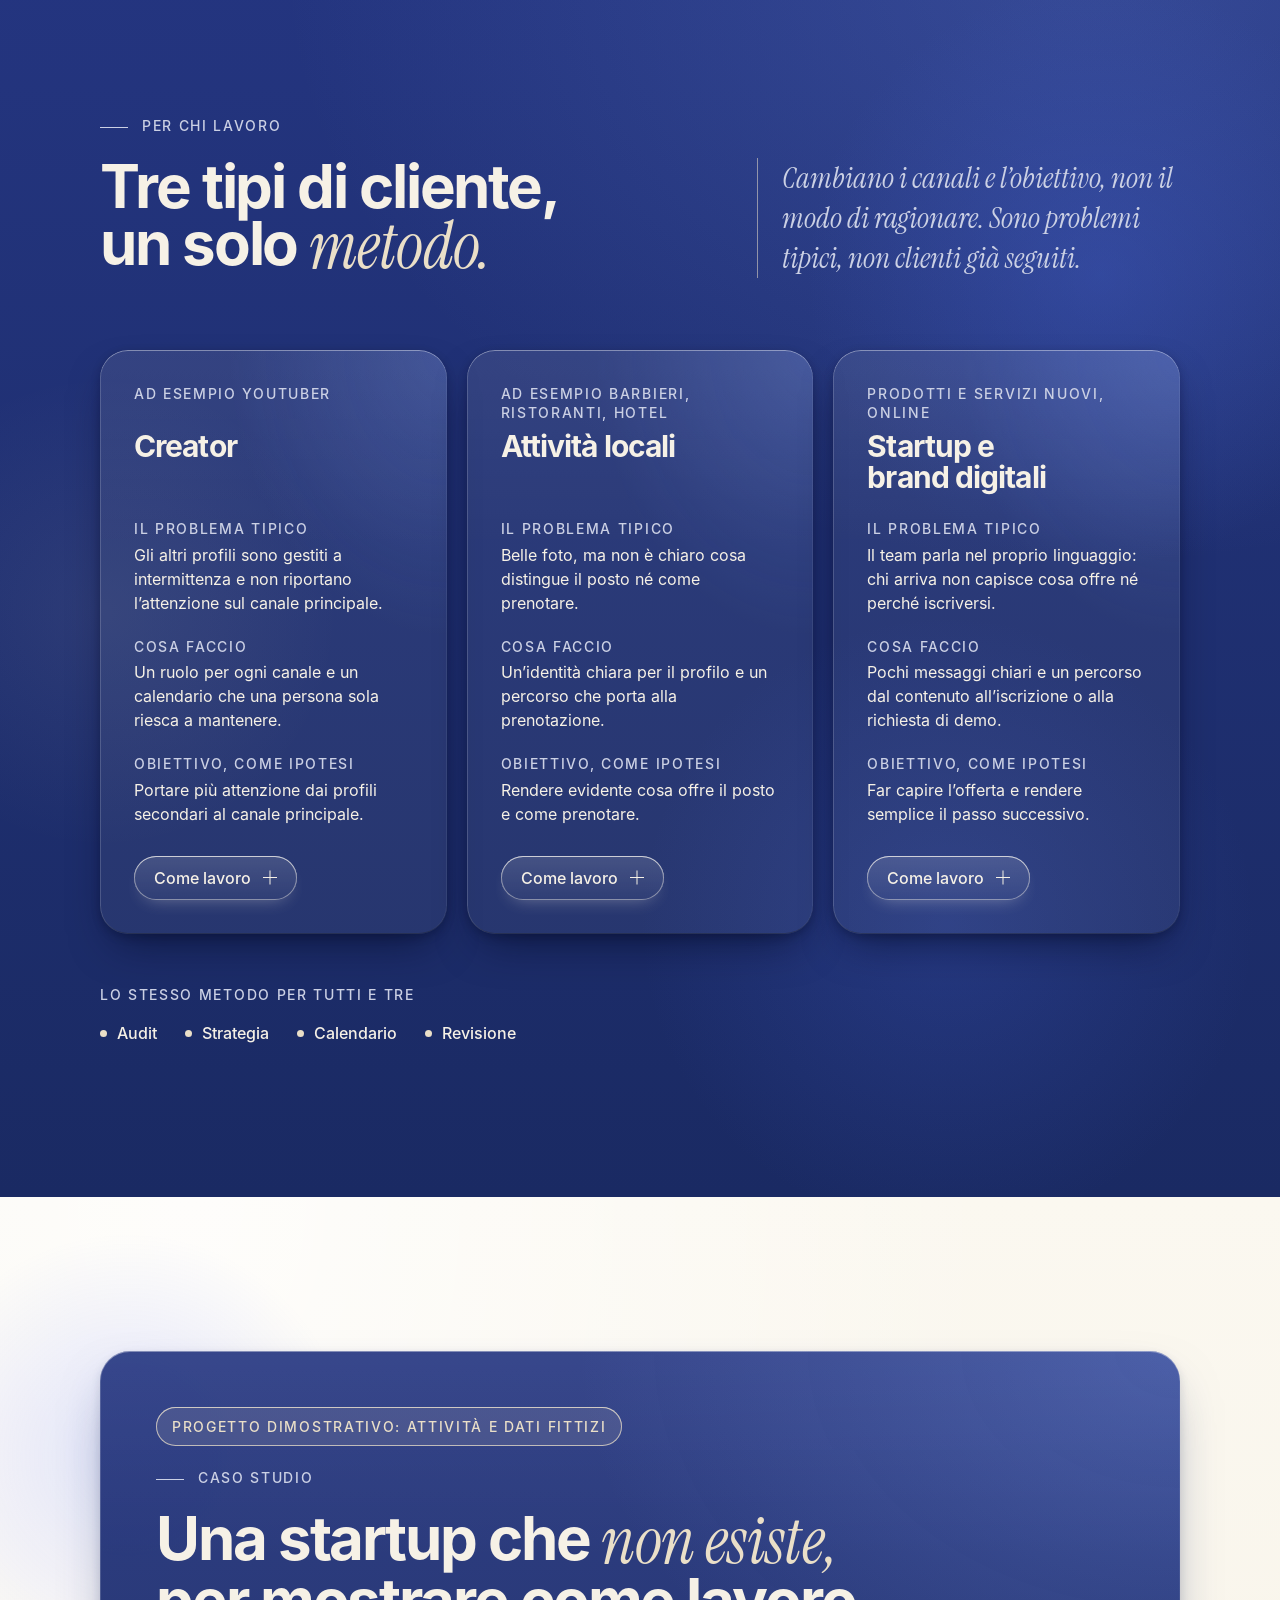
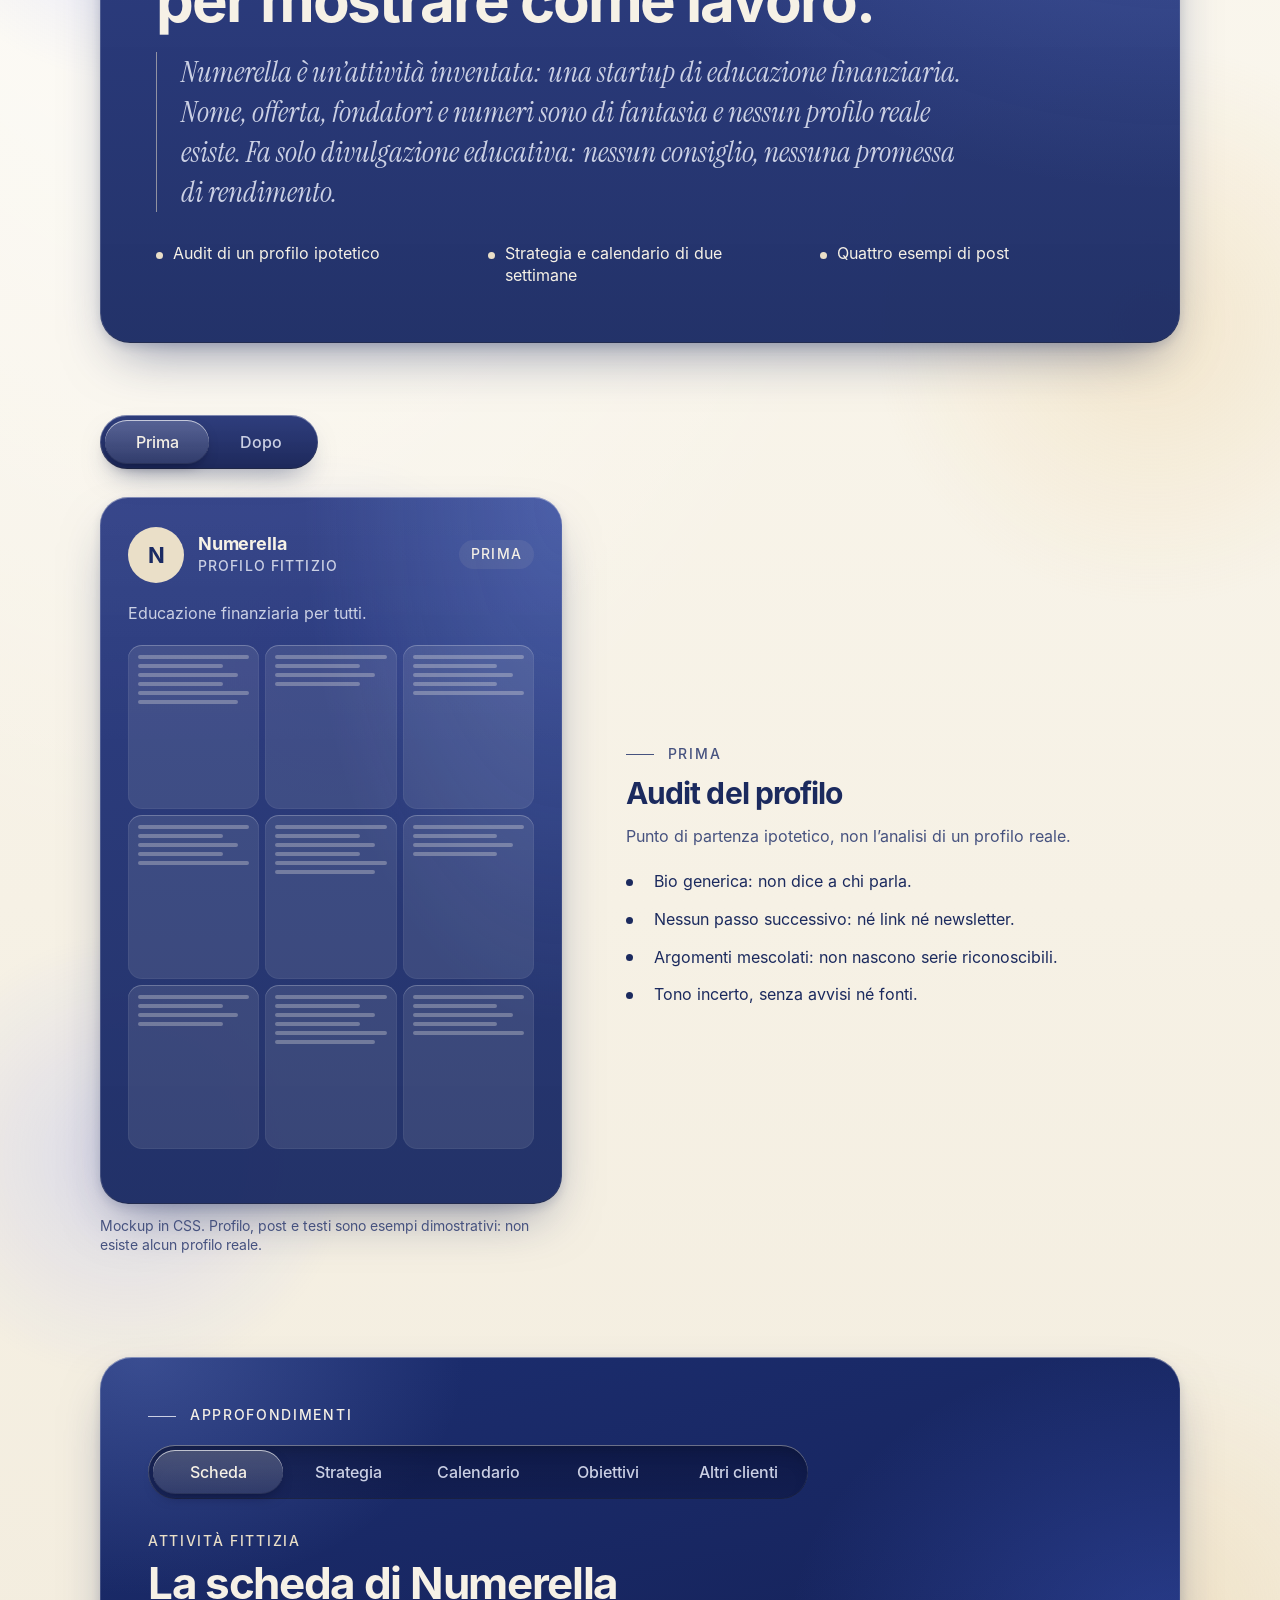
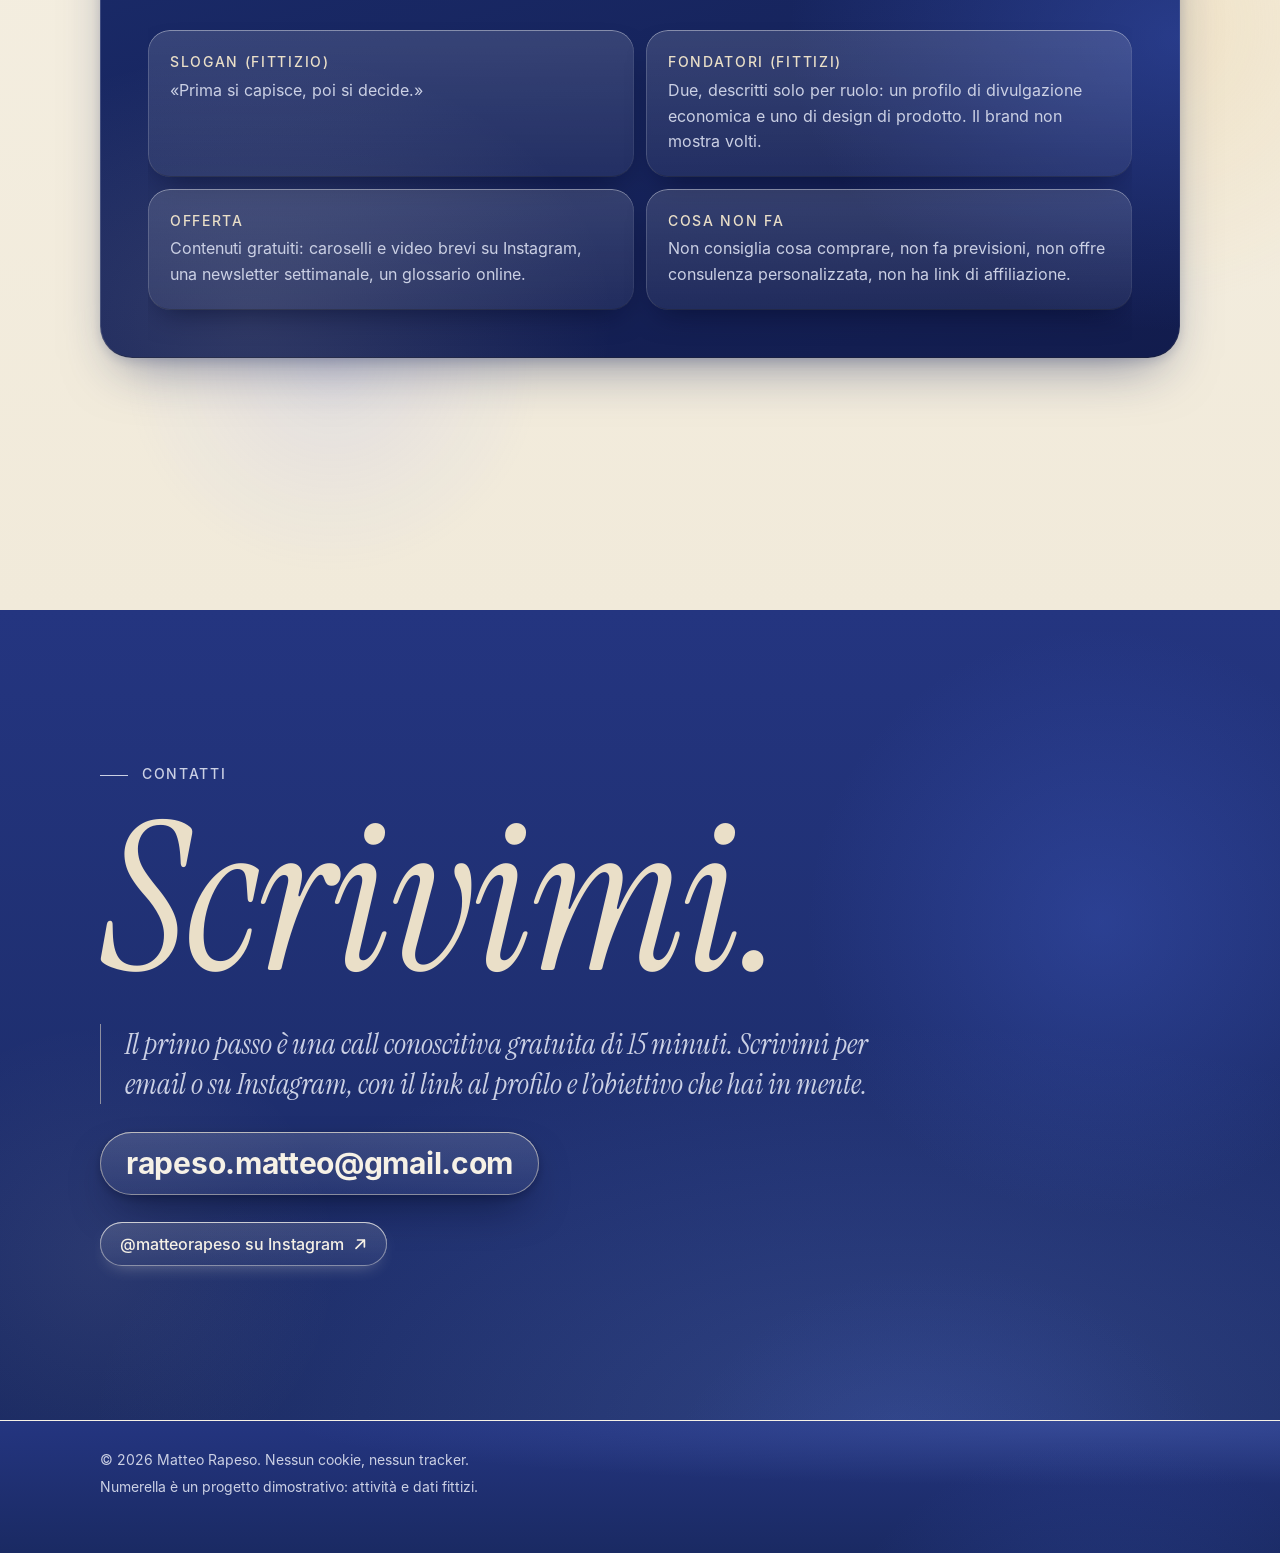
==== commit 93dedfa4: "Barra a capsula con «Scrivimi» centrato e vetro che reagisce allo scorrimento - Capsula di vetro com" ====
--- a/index.html
+++ b/index.html
@@ -83,12 +83,12 @@
 
   <a class="salta" href="#contenuto">Vai al contenuto</a>
 
-  <!-- Menu in alto, fisso. La barra "storie" (un segmento per sezione) la crea JavaScript dentro questo elemento.
-   Senza JavaScript il menu resta visibile sotto la barra e non è fisso. -->
+  <!-- Menu in alto, fisso: una capsula di vetro compatta e centrata. La barra "storie" (un segmento per sezione), i riflessi del vetro
+   e la lente sotto la voce attiva li crea JavaScript dentro questo elemento. Senza JavaScript il menu resta visibile sotto la barra e non è fisso. -->
   <header class="nav" id="nav">
     <div class="wrap nav-in">
       <!-- Marchio MR + nome. Su telefono stretto resta solo il marchio (il nome è letto comunque dagli screen reader) -->
-      <a class="brand" href="#top"><img class="brand-logo" src="assets/logo.svg" width="36" height="36" alt=""><span class="brand-nome">Matteo Rapeso</span></a>
+      <a class="brand" href="#top"><img class="brand-logo" src="assets/logo.svg" width="34" height="34" alt=""><span class="brand-nome">Matteo Rapeso</span></a>
       <button class="menu-btn" type="button" aria-expanded="false" aria-controls="menu" aria-label="Apri il menu"><span></span><span></span></button>
       <nav class="nav-menu" id="menu" aria-label="Principale">
         <ul>
@@ -98,7 +98,7 @@
           <li><a href="#caso-studio">Caso studio</a></li>
         </ul>
       </nav>
-      <a class="btn-o nav-cta" href="#contatti">Scrivimi <svg class="fr" aria-hidden="true" focusable="false"><use href="#i-freccia"/></svg></a>
+      <a class="btn-o nav-cta" href="#contatti">Scrivimi</a>
     </div>
   </header>
 
--- a/css/style.css
+++ b/css/style.css
@@ -173,9 +173,25 @@
   --bordo-d: inset 0 1px 0 rgba(255, 255, 255, 0.34), inset 1px 0 0 rgba(255, 255, 255, 0.1), inset 0 -1px 0 rgba(0, 0, 0, 0.3), inset 0 0 0 1px rgba(255, 255, 255, 0.07);
   --ombra-l: 0 0 0 1px rgba(27, 42, 94, 0.06), 0 14px 32px -12px rgba(27, 42, 94, 0.3), 0 2px 6px rgba(27, 42, 94, 0.08);
   --ombra-d: 0 20px 44px -16px rgba(3, 7, 34, 0.65), 0 3px 8px rgba(3, 7, 34, 0.25);
+  /* Vetro della barra (la capsula in alto): più marcato delle altre superfici. Sfocato più largo e più saturo; luce sul bordo più spessa
+     (filo netto e alone morbido dentro, con un filo di blu in basso e di beige a destra: sono i colori delle macchie); ombra lunga e morbida;
+     due riflessi (uno grande in alto a sinistra, uno piccolo in basso a destra). */
+  --sfoca-barra: blur(22px) saturate(1.9);
+  --bordo-barra:
+    inset 0 1px 0 rgba(255, 255, 255, 0.95),
+    inset 0 0 0 1px rgba(255, 255, 255, 0.4),
+    inset 0 -1px 0 rgba(27, 42, 94, 0.14),
+    inset 0 12px 20px -12px rgba(255, 255, 255, 0.8),
+    inset 0 -14px 22px -12px rgba(110, 130, 255, 0.26),
+    inset 14px 0 18px -14px rgba(255, 255, 255, 0.6),
+    inset -14px 0 18px -14px rgba(232, 200, 140, 0.45);
+  --ombra-barra: 0 0 0 1px rgba(27, 42, 94, 0.05), 0 22px 40px -20px rgba(27, 42, 94, 0.4), 0 6px 14px -6px rgba(27, 42, 94, 0.14);
+  --riflesso-barra:
+    radial-gradient(70% 160% at 16% -30%, rgba(255, 255, 255, 0.75), transparent 62%),
+    radial-gradient(45% 130% at 94% 140%, rgba(255, 255, 255, 0.4), transparent 62%);
   /* Tinte dei vetri con sfocato (e delle tessere). Con "riduci trasparenza" e dove manca backdrop-filter diventano opache: fine del foglio, sezione 9 */
-  --v-barra-a: rgba(255, 255, 255, 0.8);
-  --v-barra-b: rgba(251, 248, 240, 0.68);
+  --v-barra-a: rgba(255, 255, 255, 0.74);   /* misurato: con un velo più trasparente il testo della barra, sopra le sezioni blu, scende sotto 4,5:1 */
+  --v-barra-b: rgba(244, 246, 255, 0.6);
   --v-tendina-a: rgba(255, 255, 255, 0.88);
   --v-tendina-b: rgba(251, 248, 240, 0.82);
   --v-popup-a: rgba(28, 44, 116, 0.82);
@@ -227,7 +243,7 @@
   --sa-b: env(safe-area-inset-bottom, 0px);
   --sa-l: env(safe-area-inset-left, 0px);
   --barra: calc(76px + var(--sa-t));        /* spazio occupato dal menu fisso in alto (barra + distanza dal bordo) */
-  --barra-h: 64px;                          /* altezza della barra vera e propria */
+  --barra-h: 52px;                          /* altezza della capsula: 52px su telefono, 56px da 860px */
   --gutter: clamp(16px, 4vw, 40px);
   --ease: cubic-bezier(0.22, 1, 0.36, 1);   /* l'unico easing del sito: ogni animazione usa questo */
 
@@ -410,16 +426,15 @@
   background: var(--muted);
 }
 
-/* Menu in alto: barra flottante con angoli arrotondati, staccata dal bordo.
+/* Menu in alto: una capsula di vetro compatta e centrata, staccata dal bordo (10-12px).
    Con JavaScript è fissa; senza, resta in cima alla pagina con i link sotto il nome. */
 .nav {
   position: relative;
   z-index: 30;
   color: var(--fg);
-  border-radius: 24px;
-  box-shadow: var(--ombra-l);   /* l'ombra sta sulla barra, il vetro sul suo ::before */
-}
-/* Il vetro della barra: tinta chiara trasparente, sfocato e saturazione di ciò che scorre sotto, luce sul bordo.
+  border-radius: 32px;          /* oltre metà altezza: il browser lo limita a metà e la barra diventa una capsula */
+}
+/* Il vetro della capsula: tinta chiara trasparente, sfocato e saturazione di ciò che scorre sotto, luce sul bordo.
    Sta su ::before (non sulla barra) perché un elemento con backdrop-filter diventa la "radice" dello sfocato dei suoi figli:
    la tendina del menu, che è un figlio della barra, non vedrebbe più la pagina dietro di sé. */
 .nav::before {
@@ -430,16 +445,26 @@
   border-radius: inherit;
   pointer-events: none;
   background: linear-gradient(180deg, var(--v-barra-a), var(--v-barra-b));
-  -webkit-backdrop-filter: var(--sfoca);
-  backdrop-filter: var(--sfoca);
-  box-shadow: var(--bordo-l);
+  -webkit-backdrop-filter: var(--sfoca-barra);
+  backdrop-filter: var(--sfoca-barra);
+  box-shadow: var(--bordo-barra), var(--ombra-barra);   /* luce sul bordo e ombra stanno sul vetro: quando la capsula si tende, si tendono insieme */
+}
+/* Riflessi fissi del vetro: sopra la tinta, dietro il testo */
+.nav::after {
+  content: "";
+  position: absolute;
+  inset: 0;
+  z-index: -1;
+  border-radius: inherit;
+  pointer-events: none;
+  background: var(--riflesso-barra);
 }
 html:not(.js) .nav { margin: max(10px, var(--sa-t)) max(10px, var(--sa-r)) 0 max(10px, var(--sa-l)); }
 .js .nav {
   position: fixed;
   top: max(10px, var(--sa-t));
-  left: max(10px, var(--sa-l), calc((100vw - 1240px) / 2));
-  right: max(10px, var(--sa-r), calc((100vw - 1240px) / 2));
+  left: max(10px, var(--sa-l));
+  right: max(10px, var(--sa-r));
 }
 .nav-in {
   display: flex;
@@ -447,6 +472,11 @@
   align-items: center;
   justify-content: space-between;
   gap: 4px 16px;
+  width: auto;
+  max-width: none;
+  margin: 0;
+  /* 4px in basso: la barra «storie» occupa il fondo della capsula, così il contenuto sta al centro dello spazio sopra di lei */
+  padding: 0 8px 4px;
   min-height: var(--barra-h);
 }
 .brand {
@@ -454,19 +484,20 @@
   align-items: center;
   gap: 12px;
   min-height: 44px;
-  /* Su telefono resta solo il marchio (36px): 4px di spazio per lato portano l'area toccabile a 44px, e il margine negativo
+  /* Su telefono resta solo il marchio (34px): 5px di spazio per lato portano l'area toccabile a 44px, e il margine negativo
      li compensa, così il marchio non si sposta. */
-  padding-inline: 4px;
-  margin-inline: -4px;
+  padding-inline: 5px;
+  margin-inline: -5px;
   white-space: nowrap;
   font: 500 14px/1 var(--f-body);
   letter-spacing: 0.1em;
   text-transform: uppercase;
   text-decoration: none;
 }
-/* Marchio MR (assets/logo.svg: lettere disegnate con i font del sito). Su telefono stretto il nome resta solo per gli screen reader
-   (stessa tecnica di .sr), da 480px compare accanto al marchio (misurato: a 440px non c'è posto accanto a «Scrivimi» e al menu). */
-.brand-logo { display: block; flex: none; width: 36px; height: 36px; }   /* 36px: sta a 6px dalla barra «storie» in basso */
+/* Marchio MR (assets/logo.svg: lettere disegnate con i font del sito). Su telefono il nome resta solo per gli screen reader
+   (stessa tecnica di .sr), da 540px compare accanto al marchio. Misurato: «Scrivimi» resta esattamente al centro solo se la colonna di sinistra
+   (marchio e nome, 183px) sta nella sua metà della riga, cioè da 532px in su; 540px lascia un po' di margine per i caratteri di ripiego. */
+.brand-logo { display: block; flex: none; width: 34px; height: 34px; }
 .brand-nome {
   position: absolute;
   width: 1px;
@@ -474,7 +505,7 @@
   overflow: hidden;
   clip-path: inset(50%);
 }
-@media (min-width: 480px) {
+@media (min-width: 540px) {
   .brand-nome { position: static; width: auto; height: auto; overflow: visible; clip-path: none; }
 }
 .nav-menu ul { display: flex; flex-wrap: wrap; gap: 0 22px; }
@@ -486,7 +517,7 @@
   font: 500 16px/1 var(--f-body);
   text-decoration: none;
 }
-.nav-menu a::after {            /* filetto sotto la voce della sezione in lettura */
+.nav-menu a::after {            /* filetto sotto la voce su cui passa il mouse (la voce della sezione in lettura ha la lente di vetro) */
   content: "";
   position: absolute;
   left: 0; right: 0; bottom: 8px;
@@ -495,16 +526,18 @@
   transform: scaleX(0);
   transform-origin: left;
 }
-.nav-menu a[aria-current="location"]::after { transform: scaleX(1); }
 @media (hover: hover) { .nav-menu a:hover::after { transform: scaleX(1); } }
 .menu-btn { display: none; }
 
-/* Telefono: con JavaScript c'è il pulsante "menu" e l'elenco si apre sotto la barra */
+/* Telefono: con JavaScript c'è il pulsante "menu" e l'elenco si apre sotto la barra.
+   La riga della capsula ha tre colonne: marchio a sinistra, «Scrivimi» esattamente al centro, menu a destra. */
 @media (max-width: 859px) {
-  .js .nav-in { flex-wrap: nowrap; }
-  .js .nav-cta { order: 2; margin-left: auto; }
+  .js .nav-in { display: grid; grid-template-columns: 1fr auto 1fr; }
+  .js .brand { justify-self: start; }
+  .js .nav-cta { order: 2; justify-self: center; }
   .js .menu-btn {
     order: 3;
+    justify-self: end;
     display: inline-flex;
     flex-direction: column;
     align-items: center;
@@ -512,7 +545,7 @@
     gap: 6px;
     width: 44px;
     height: 44px;
-    margin-right: -10px;
+    margin-right: -5px;           /* le due righe stanno alla stessa distanza dal bordo del marchio dall'altro lato */
     padding: 0;
     border: 0;
     border-radius: 50%;           /* tondo come la X dei popup: anche il lampo resta dentro un tondo */
@@ -526,10 +559,10 @@
     left: 0; right: 0; top: calc(100% + 8px);
     padding: 8px var(--gutter) 24px;
     background: linear-gradient(180deg, var(--v-tendina-a), var(--v-tendina-b));
-    -webkit-backdrop-filter: var(--sfoca);
-    backdrop-filter: var(--sfoca);
+    -webkit-backdrop-filter: var(--sfoca-barra);
+    backdrop-filter: var(--sfoca-barra);
     border-radius: 24px;
-    box-shadow: var(--bordo-l), var(--ombra-l);   /* tendina di vetro: sfoca la pagina che le scorre dietro */
+    box-shadow: var(--bordo-barra), var(--ombra-barra);   /* tendina di vetro: sfoca la pagina che le scorre dietro */
     visibility: hidden;
     opacity: 0;
     transform: translateY(-8px);
@@ -544,23 +577,90 @@
   .nav-menu { width: 100%; order: 4; }   /* senza JavaScript: i link vanno a capo sotto il nome */
   .js .nav-menu { order: 0; width: auto; }
 }
+/* Da 860px la capsula è larga quanto il suo contenuto e sta al centro: marchio e nome, quattro voci, «Scrivimi».
+   Le voci hanno 14px di spazio per lato: è lì che scivola la lente di vetro. */
 @media (min-width: 860px) {
-  .nav-in { flex-wrap: nowrap; }
-  .nav-menu { margin-left: auto; margin-right: 8px; }
+  :root { --barra-h: 56px; }
+  .js .nav { top: max(12px, var(--sa-t)); width: fit-content; margin-inline: auto; }
+  .nav-in { flex-wrap: nowrap; gap: 4px; padding-bottom: 6px; }
+  .brand { gap: 10px; padding: 0 12px 0 4px; margin: 0; }
+  .nav-menu { position: relative; isolation: isolate; margin: 0 6px 0 8px; }
+  .nav-menu ul { flex-wrap: nowrap; gap: 2px; }
+  .nav-menu a { padding: 0 14px; }
+  .nav-menu a::after { left: 14px; right: 14px; }
 }
 
 /* Barra "storie" dentro il menu fisso (la crea JavaScript): un segmento per sezione, si riempie con lo scroll */
 .story-bar {
   position: absolute;
-  left: 22px;
-  right: 22px;
-  bottom: 5px;
+  left: 26px;
+  right: 26px;
+  bottom: 3px;
   display: flex;
   gap: 3px;
   pointer-events: none;
 }
-.seg { flex: 1; height: 3px; overflow: hidden; border-radius: 999px; background: rgba(var(--fg-rgb), 0.22); }
+.seg { flex: 1; height: 2px; overflow: hidden; border-radius: 999px; background: rgba(var(--fg-rgb), 0.16); }
 .seg i { display: block; height: 100%; background: var(--accent); transform: scaleX(0); transform-origin: left; will-change: transform; }
+@media (min-width: 860px) { .story-bar { left: 30px; right: 30px; bottom: 4px; } }
+
+/* Vetro che reagisce allo scorrimento (gli strati li crea JavaScript; non con «riduci movimento»): mentre la pagina scorre un riflesso
+   colorato attraversa la capsula, un alone si accende sul bordo e sotto la capsula si solleva un'ombra. A pagina ferma è tutto invisibile.
+   Gli strati stanno dietro il testo (z-index -1) e cambiano solo transform e opacità: JavaScript scrive --luce (0-1, sale con la velocità),
+   --fase (0-1, la posizione nella pagina) e --tensione (0-1: la usa la sezione 8 per allargare e schiacciare la capsula). */
+.nav-ombra,
+.nav-vetro {
+  position: absolute;
+  inset: 0;
+  z-index: -1;
+  border-radius: inherit;
+  pointer-events: none;
+  opacity: var(--luce, 0);
+}
+.nav-ombra {                    /* l'ombra che si solleva: sta fuori dal vetro, quindi non può stare nello strato tagliato dagli angoli */
+  box-shadow: 0 22px 36px -12px rgba(var(--l-rgb), 0.62), 0 8px 16px -6px rgba(var(--l-rgb), 0.38);
+}
+.nav-vetro { overflow: hidden; }
+/* Strati propri (will-change): opacità e transform cambiano a ogni fotogramma, e senza questo il browser ridisegnerebbe le ombre sfocate e i gradienti
+   ogni volta. Misurato (Chromium senza GPU, CPU 4x, desktop): i fotogrammi oltre 34ms scendono da circa 13% a circa 7% (la barra senza vetro reattivo: circa 3%). */
+.nav-ombra,
+.nav-vetro,
+.nav-vetro i { will-change: transform, opacity; }
+.nav-vetro i {                  /* il riflesso: una banda inclinata con il cuore bianco e ai lati una frangia blu e una beige, così si vede sul crema come sul blu */
+  position: absolute;
+  inset: 0;
+  background: linear-gradient(105deg, transparent 22%, rgba(140, 160, 255, 0.42) 36%, rgba(255, 255, 255, 0.98) 46%, rgba(255, 255, 255, 0.98) 54%, rgba(240, 212, 165, 0.66) 64%, transparent 78%);
+  transform: translateX(calc((var(--fase, 0.5) * 2 - 1) * 100%));
+}
+.nav-vetro::after {             /* alone sul bordo: filo di luce, nebbia blu in alto e in basso, luce bianca in basso e una nota beige in alto */
+  content: "";
+  position: absolute;
+  inset: 0;
+  border-radius: inherit;
+  box-shadow: inset 0 0 0 1.5px rgba(255, 255, 255, 1), inset 0 0 18px rgba(110, 132, 255, 0.45), inset 0 -9px 16px rgba(255, 255, 255, 0.65), inset 0 9px 14px rgba(240, 212, 165, 0.5);
+}
+
+/* Lente di vetro sotto la voce della sezione in lettura (da 860px; la crea JavaScript): una sola lente che scivola da una voce all'altra.
+   JavaScript scrive la sua larghezza (la media delle voci) e, per ogni voce, --lx (posizione) e --lk (scala): solo transform. */
+.nav-lente { display: none; }
+@media (min-width: 860px) {
+  .js .nav-lente {
+    display: block;
+    position: absolute;
+    left: 0;
+    top: 4px;
+    bottom: 4px;                /* alta 36px: la voce è alta 44px */
+    z-index: -1;
+    border-radius: 999px;
+    pointer-events: none;
+    background: linear-gradient(180deg, rgba(var(--l-rgb), 0.12), rgba(var(--l-rgb), 0.05));
+    box-shadow: inset 0 1px 0 rgba(255, 255, 255, 0.85), inset 0 0 0 1px rgba(255, 255, 255, 0.35), inset 0 -1px 0 rgba(var(--l-rgb), 0.1), 0 6px 12px -6px rgba(var(--l-rgb), 0.45);
+    transform-origin: 0 50%;
+    transform: translateX(var(--lx, 0px)) scaleX(var(--lk, 1));
+    opacity: 0;
+  }
+  .js .nav-lente.on { opacity: 1; }
+}
 
 /* Pulsante vuoto: vetro chiaro (velo trasparente, riflesso in alto) con un contorno sottile.
    Al passaggio si riempie del colore opposto a quello che ha intorno. */
@@ -577,16 +677,25 @@
   font: 500 16px/1 var(--f-body);
   text-decoration: none;
 }
-/* "Scrivimi" nella barra: vetro colorato, come il pulsante principale */
+/* "Scrivimi" nella barra: vetro colorato, come il pulsante principale, ma piccolo: 36px visibili dentro 44px di area toccabile.
+   L'area in più è un bordo trasparente di 4px (lo sfondo si ferma al bordo interno: background-clip). */
 .nav-cta {
+  padding: 0 14px;
+  border: 4px solid transparent;
   background: linear-gradient(180deg, rgba(255, 255, 255, 0.26), rgba(255, 255, 255, 0) 58%), var(--accent);
-  box-shadow: inset 0 1px 0 rgba(255, 255, 255, 0.5), inset 0 -1px 0 rgba(0, 0, 0, 0.18), 0 8px 16px -8px rgba(var(--accent-rgb), 0.6);
+  background-clip: padding-box;   /* dopo la scorciatoia «background», che lo riporterebbe a border-box */
+  /* solo luce interna: un'ombra esterna si fermerebbe al bordo trasparente e disegnerebbe un alone chiaro intorno al tasto */
+  box-shadow: inset 0 1px 0 rgba(255, 255, 255, 0.5), inset 0 -1px 0 rgba(0, 0, 0, 0.18);
   color: var(--accent-ink);
 }
+.nav-cta:focus-visible { outline-offset: -1px; }   /* il bordo trasparente allontanerebbe l'anello: con -1px resta a 3px dal tasto visibile */
 /* Il «passaggio» (hover) esiste solo con il mouse: al tocco, su iPhone e iPad, resterebbe attivo dopo il tap (il pulsante rimarrebbe pieno).
    La pressione (:active) vale per tutti. */
 .btn-o:active { background: var(--fg); color: var(--bg); }
 @media (hover: hover) { .btn-o:hover { background: var(--fg); color: var(--bg); } }
+/* Nel tasto della barra passaggio e pressione non devono stendere lo sfondo sotto il bordo trasparente (la scorciatoia «background» azzera background-clip) */
+.nav-cta:active { background-clip: padding-box; }
+@media (hover: hover) { .nav-cta:hover { background-clip: padding-box; } }
 /* Pulsante principale: vetro colorato (tinta d'accento) con il riflesso in alto.
    Al passaggio diventa vetro chiaro con il contorno d'accento. */
 .btn-p {
@@ -1633,6 +1742,21 @@
   .js.go .nav { opacity: 1; transform: none; transition: opacity 0.8s var(--ease), transform 0.9s var(--ease); }
   .js .nav-menu, .menu-btn { transition: opacity 0.3s var(--ease), transform 0.4s var(--ease); }
   .nav-menu a::after { transition: transform 0.5s var(--ease); }
+
+  /* Vetro della barra che reagisce allo scorrimento: la capsula si tende con la velocità (si allarga e si schiaccia; il testo non si muove)
+     e si assesta quando la pagina si ferma. JavaScript scrive --tensione (0-1) e --luce; il riflesso, l'alone e l'ombra che si accendono sono
+     gli strati .nav-vetro e .nav-ombra. Cambiano solo transform e opacità. Su telefono la capsula arriva a 10px dal bordo dello schermo:
+     si allarga meno (4,5%) di quanto faccia su desktop (8%). La barra «storie» sale con il bordo basso del vetro, per restare dentro. */
+  .nav { --allarga: 0.045; --schiaccia: 0.15; }
+  @media (min-width: 860px) { .nav { --allarga: 0.08; } }
+  .nav::before,
+  .nav::after,
+  .nav-vetro,
+  .nav-ombra { transform: scale(calc(1 + var(--tensione, 0) * var(--allarga)), calc(1 - var(--tensione, 0) * var(--schiaccia))); }
+  .story-bar { transform: translateY(calc(var(--tensione, 0) * -4px)); }
+  /* Lente sotto la voce attiva: scivola da una voce all'altra (transform) e si dissolve quando non c'è una voce attiva (opacità) */
+  .nav-lente { transition: transform 0.6s var(--ease), opacity 0.4s var(--ease); }
+  .nav-lente.subito { transition: none; }   /* la prima volta compare già al suo posto, senza arrivare da lontano */
   .js .hero h1:not(.diviso) { visibility: hidden; }   /* finché le parole non sono divise, per non farle lampeggiare */
   .w { display: inline-block; overflow: hidden; vertical-align: top; padding: 0 0.04em 0.14em; margin: 0 -0.04em -0.14em; }
   /* Frase in corsivo del titolo: un tratto morbido per parola, tinta piena così le parole vicine si fondono */
@@ -1813,15 +1937,19 @@
 @media (prefers-reduced-transparency: reduce), (prefers-contrast: more) {
   :root {
     --sfoca: none;
+    --sfoca-barra: none;
+    --riflesso-barra: none;
     --v-barra-a: #FBF8F0; --v-barra-b: #F7F2E8;
     --v-tendina-a: #FBF8F0; --v-tendina-b: #F7F2E8;
     --v-popup-a: #243580; --v-popup-b: #1A2A63;
     --v-tessera: rgba(14, 24, 72, 0.92);
   }
   .chiudi { -webkit-backdrop-filter: none; backdrop-filter: none; background: #223378; }
+  .nav-vetro, .nav-ombra { display: none; }   /* il riflesso che attraversa il vetro e l'ombra che si solleva non servono dove il vetro è pieno */
 }
 @supports not ((-webkit-backdrop-filter: blur(1px)) or (backdrop-filter: blur(1px))) {
   :root {
+    --riflesso-barra: none;
     --v-barra-a: #FBF8F0; --v-barra-b: #F7F2E8;
     --v-tendina-a: #FBF8F0; --v-tendina-b: #F7F2E8;
     --v-popup-a: #243580; --v-popup-b: #1A2A63;
@@ -1831,5 +1959,10 @@
 /* Colori forzati (alto contrasto di Windows): le luci sul bordo spariscono, quindi i tasti e le schede scelte ritrovano un contorno vero */
 @media (forced-colors: active) {
   .btn-p, .btn-o, .mailwrap, .chiudi, .commuta, .sfoglia-tasti { border: 1px solid ButtonText; }
+  .nav-vetro, .nav-ombra, .nav-lente { display: none; }                      /* niente riflessi e lente: la voce attiva si riconosce dalla sottolineatura */
+  .nav-menu a[aria-current="location"] { text-decoration: underline; }
+  .nav::before { background: Canvas; border: 1px solid CanvasText; }         /* la capsula ritrova un fondo pieno e un contorno (il vetro e le sue luci spariscono) */
+  .menu-btn span { background: ButtonText; forced-color-adjust: none; }      /* le righe del menu: il colore forzato cancellerebbe lo sfondo e il pulsante sembrerebbe vuoto */
+  @media (max-width: 859px) { .js .nav-menu { background: Canvas; border: 1px solid CanvasText; } }   /* la tendina del menu su telefono: fondo pieno, altrimenti il testo della pagina le passa sotto */
   .commuta button[aria-pressed="true"], .sfoglia-tasto[aria-selected="true"] { border: 1px solid Highlight; }
 }
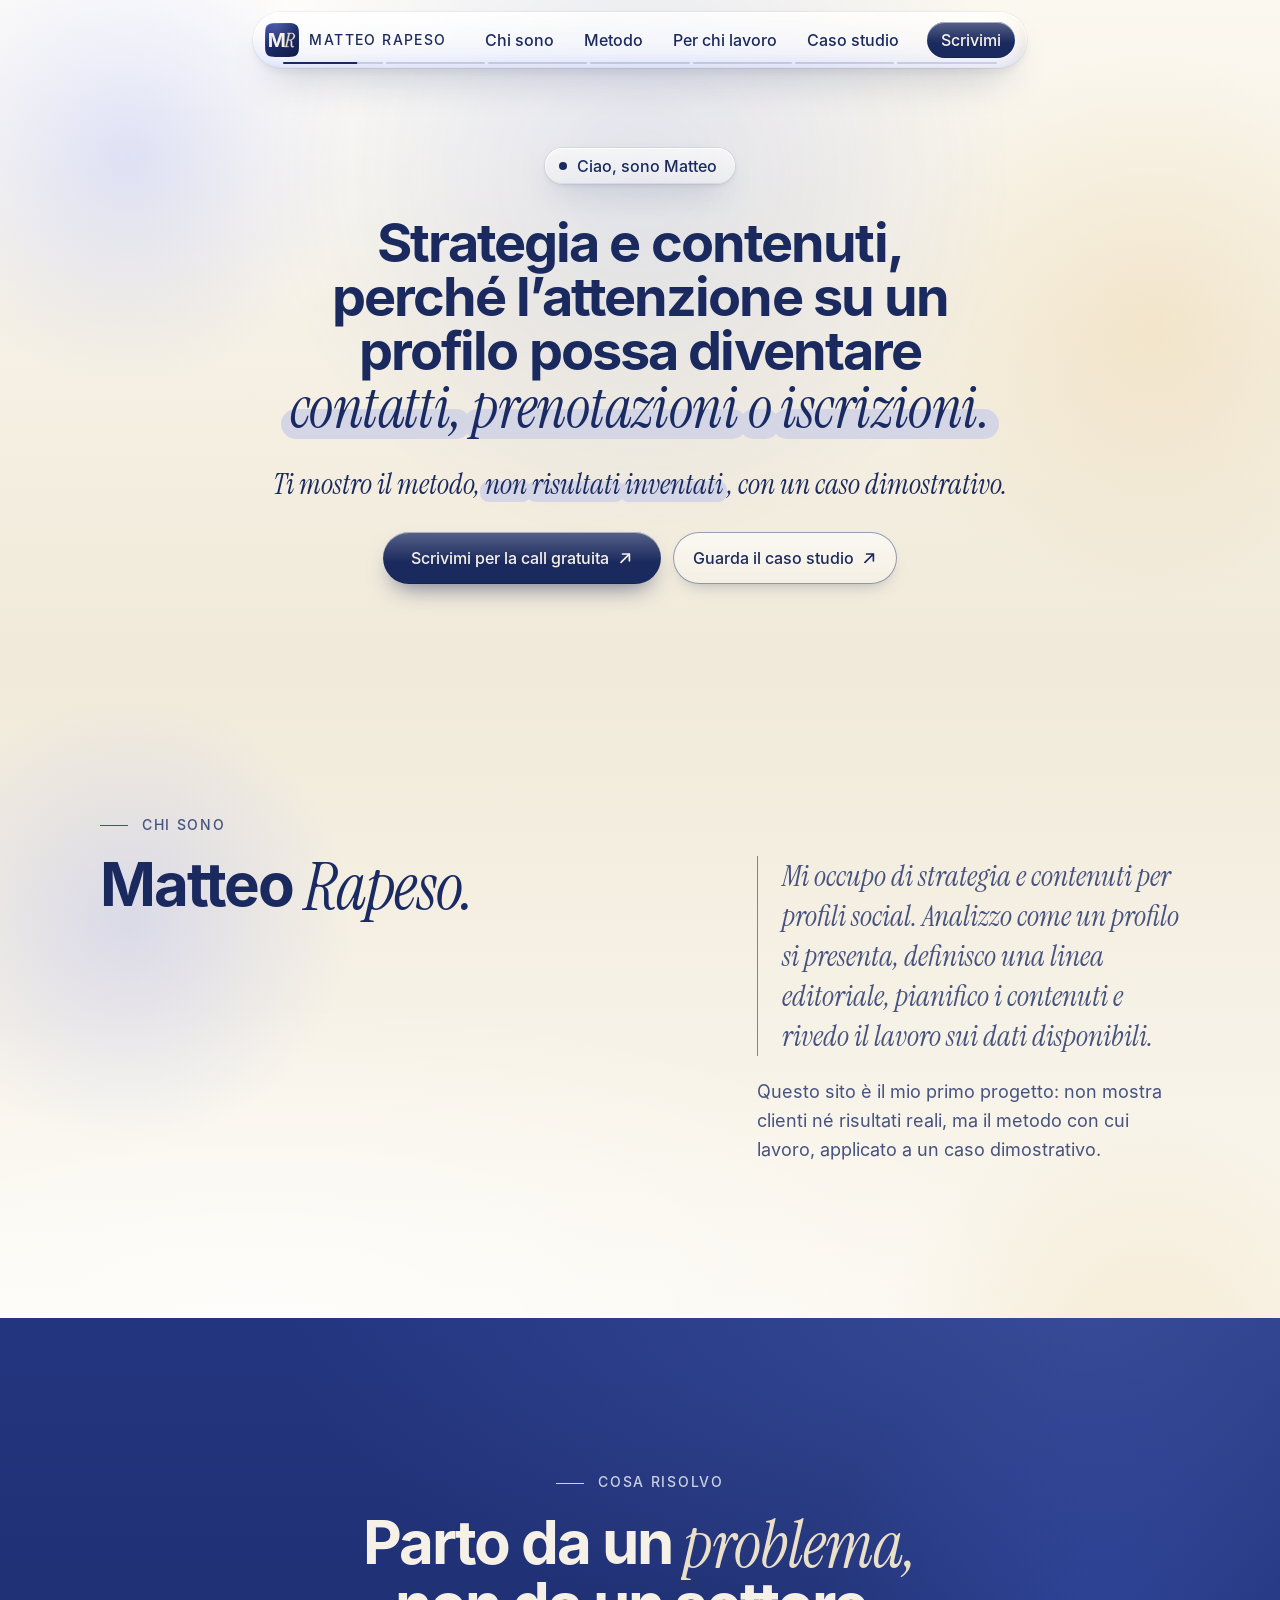
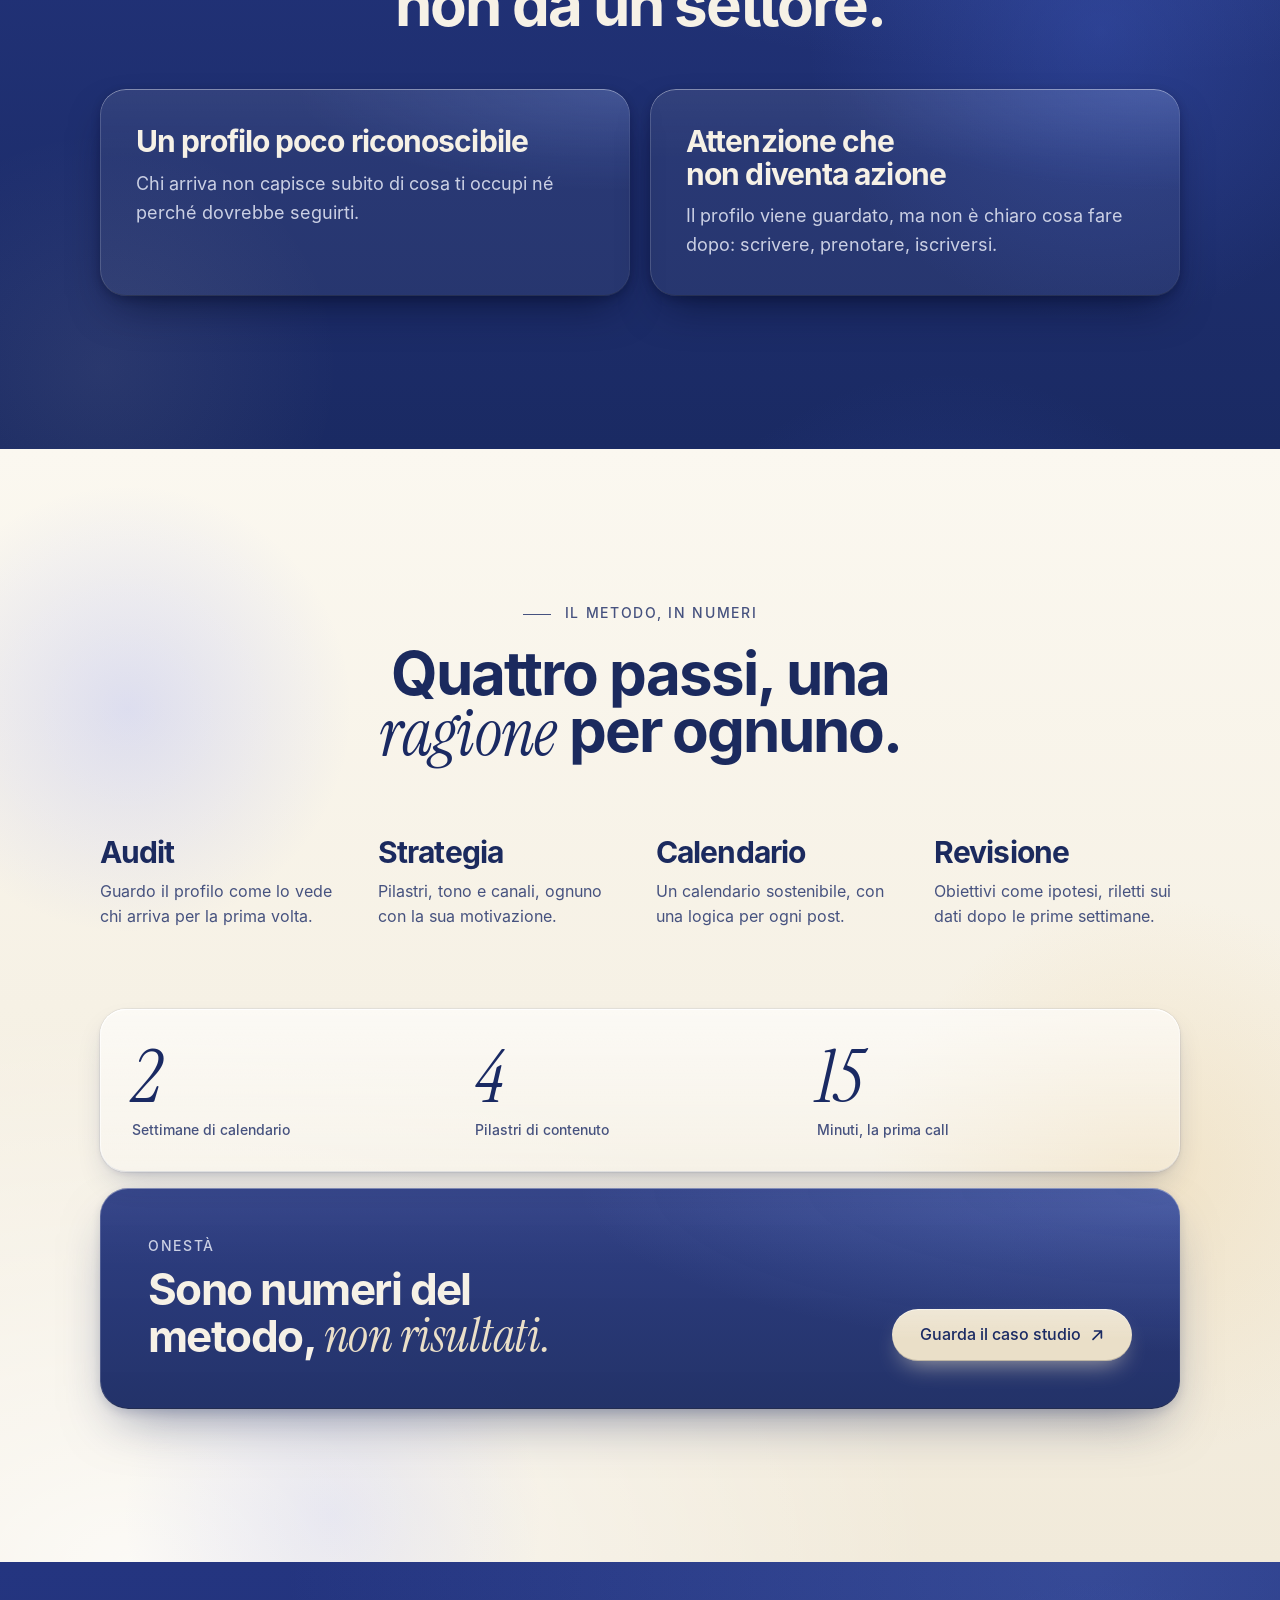
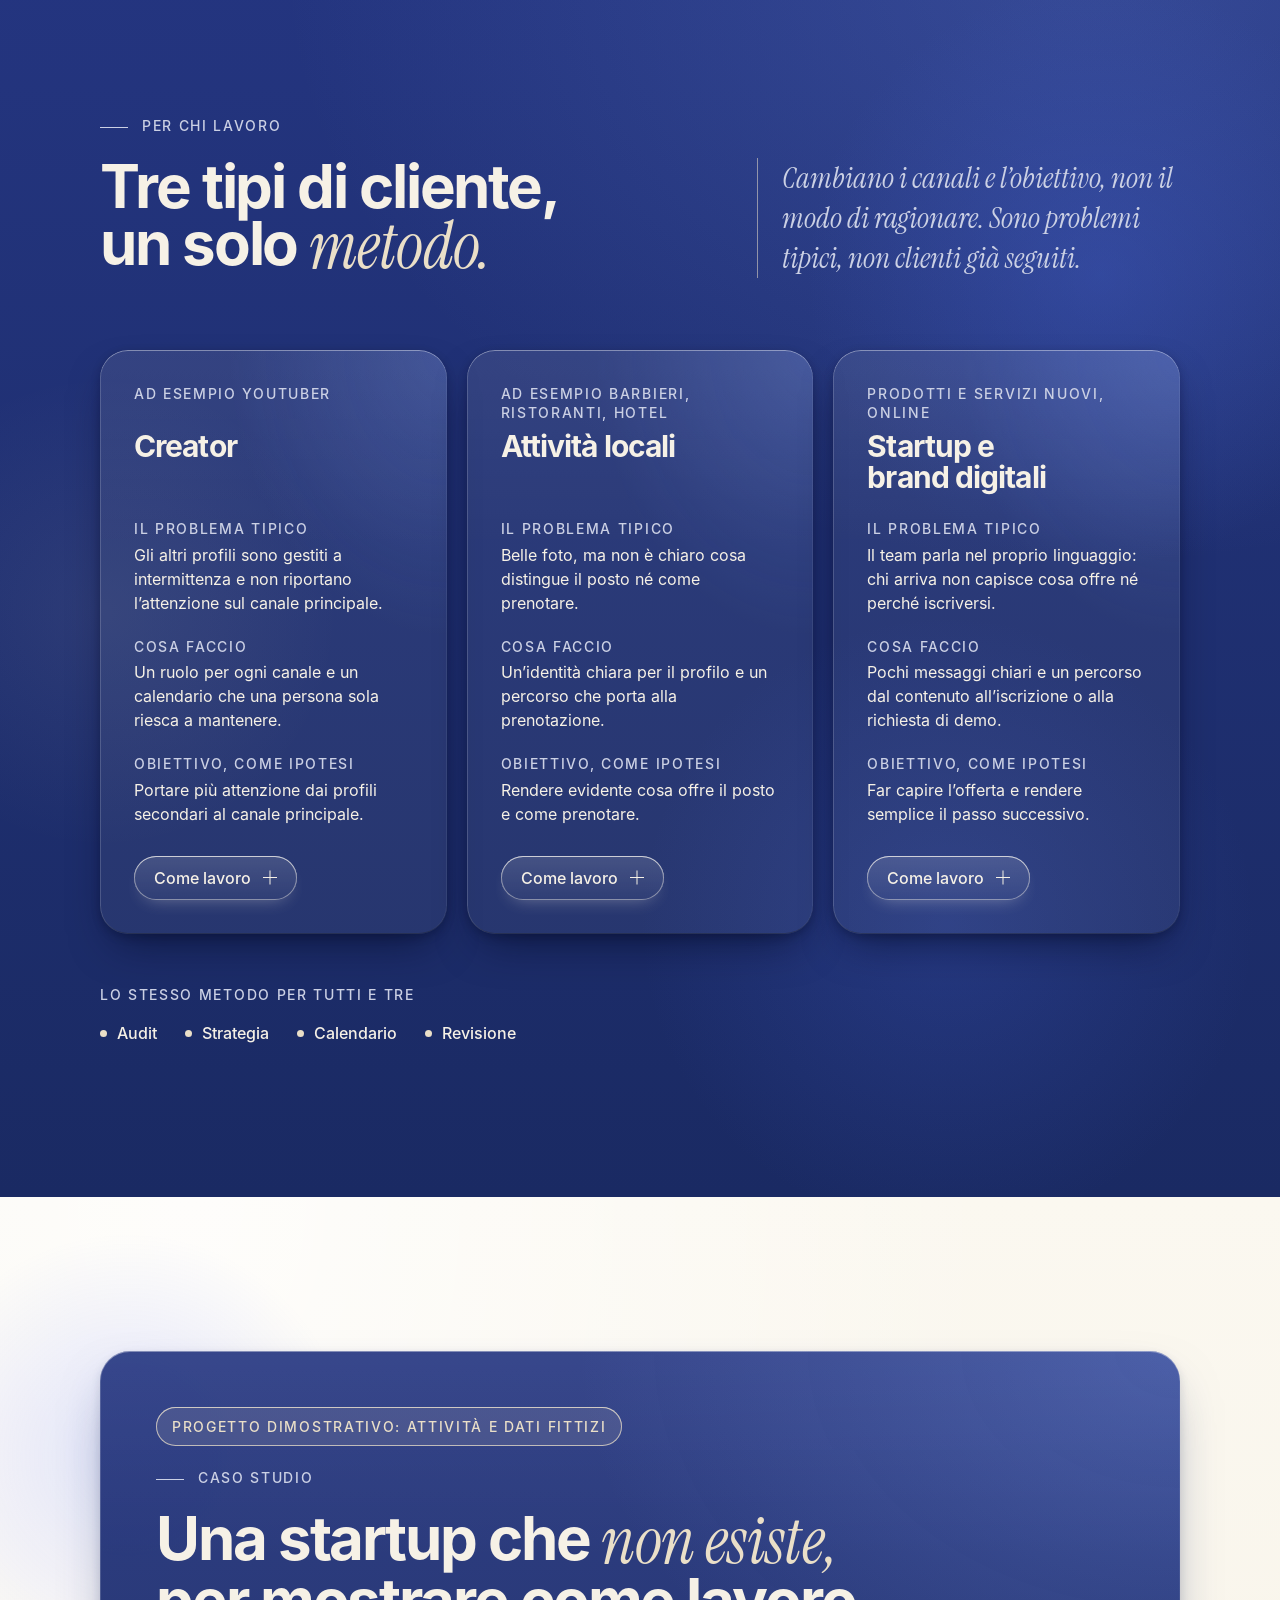
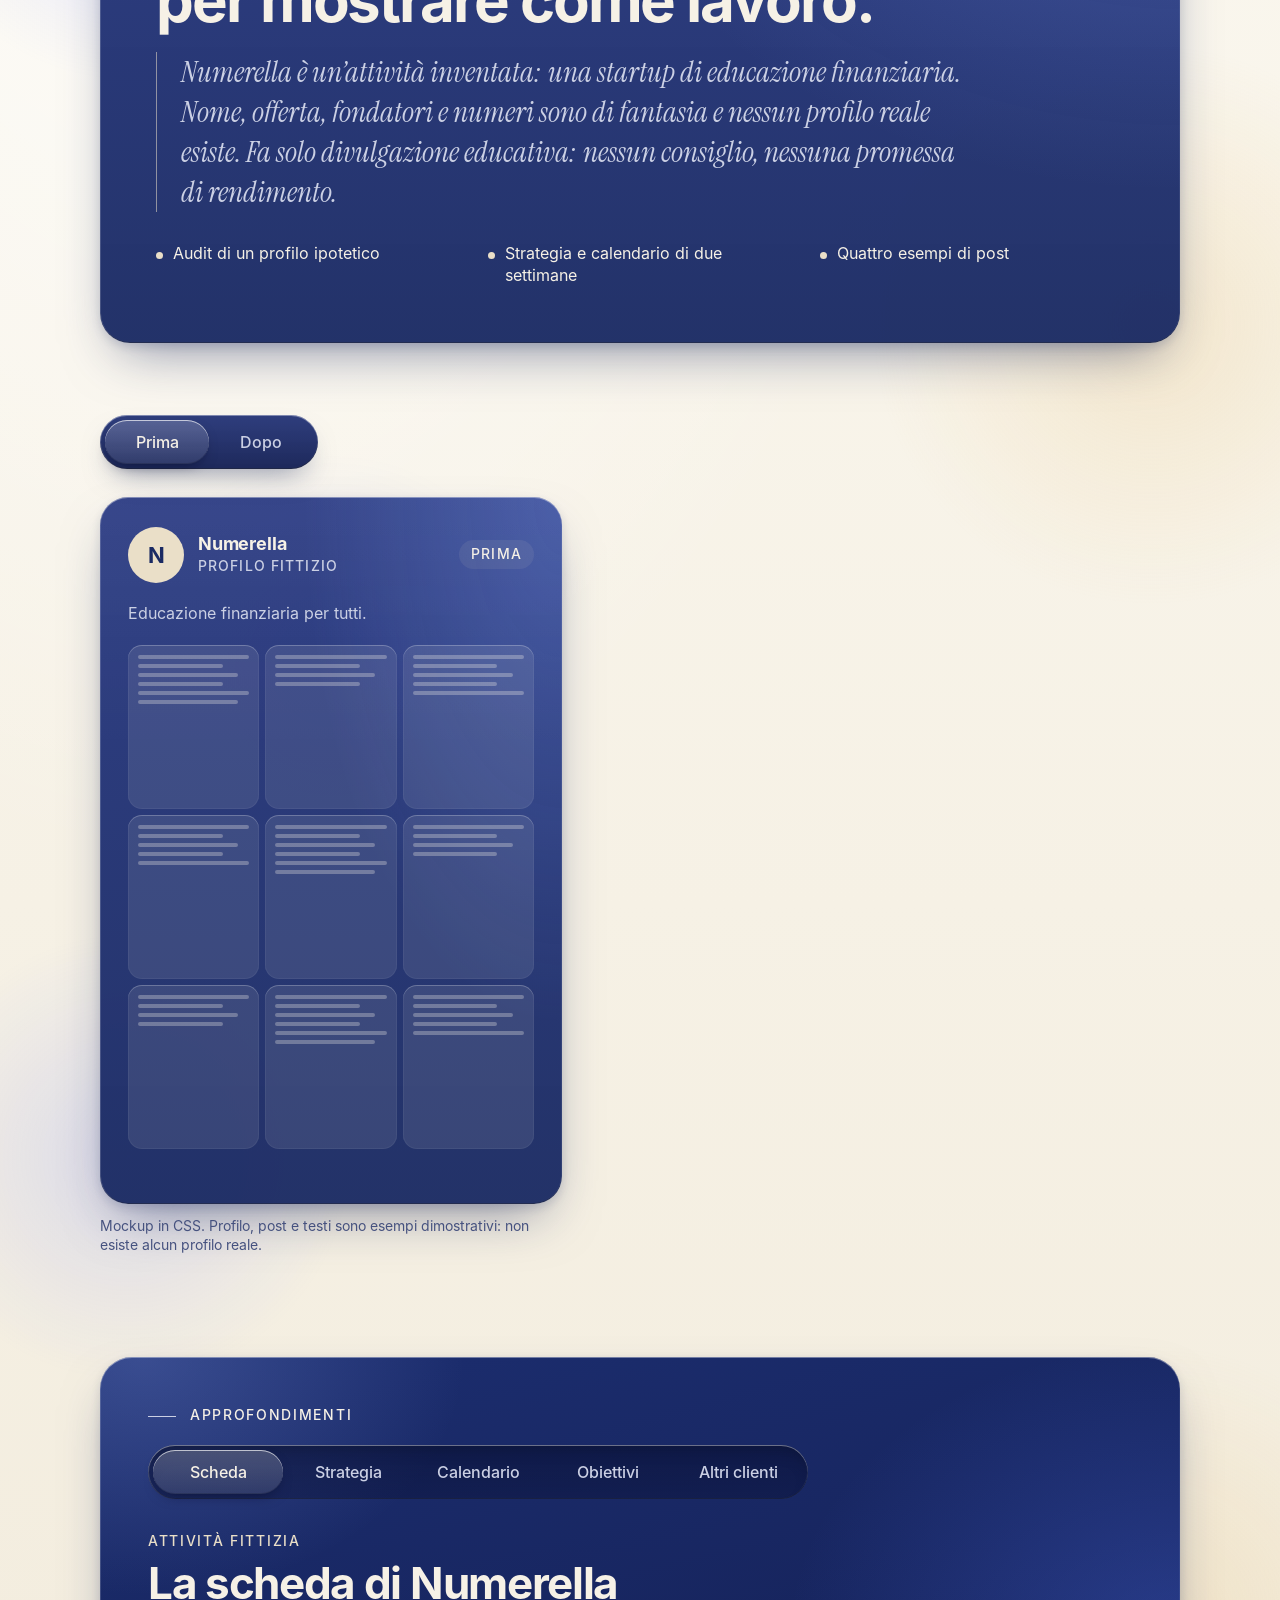
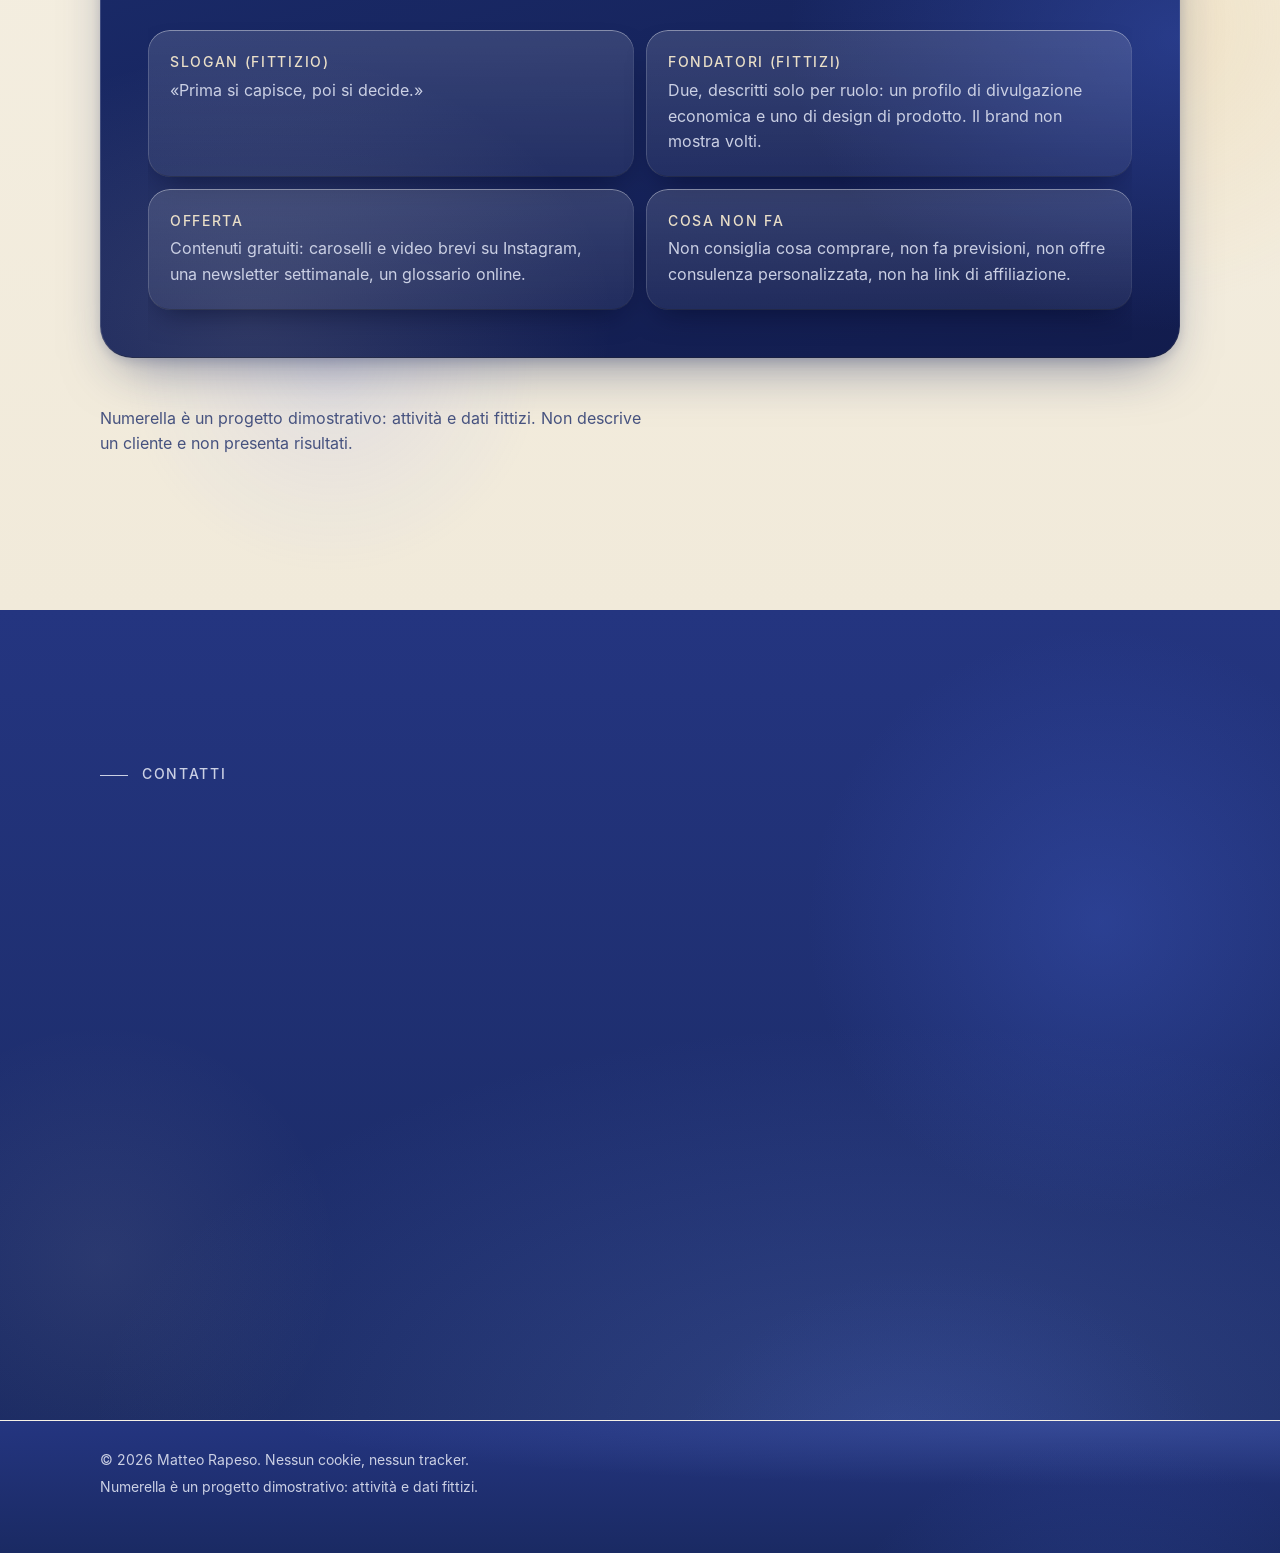
==== commit 0ca39f67: "Commento di index.html: la barra non ha più i riflessi, ha l'ombra dello scorrimento Co-Authored-By:" ====
--- a/index.html
+++ b/index.html
@@ -83,8 +83,8 @@
 
   <a class="salta" href="#contenuto">Vai al contenuto</a>
 
-  <!-- Menu in alto, fisso: una capsula di vetro compatta e centrata. La barra "storie" (un segmento per sezione), i riflessi del vetro
-   e la lente sotto la voce attiva li crea JavaScript dentro questo elemento. Senza JavaScript il menu resta visibile sotto la barra e non è fisso. -->
+  <!-- Menu in alto, fisso: una capsula di vetro compatta e centrata. La barra "storie" (un segmento per sezione), l'ombra che si
+   approfondisce quando la pagina scorre e la lente sotto la voce attiva li crea JavaScript dentro questo elemento. Senza JavaScript il menu resta visibile sotto la barra e non è fisso. -->
   <header class="nav" id="nav">
     <div class="wrap nav-in">
       <!-- Marchio MR + nome. Su telefono stretto resta solo il marchio (il nome è letto comunque dagli screen reader) -->
--- a/css/style.css
+++ b/css/style.css
@@ -447,7 +447,7 @@
   background: linear-gradient(180deg, var(--v-barra-a), var(--v-barra-b));
   -webkit-backdrop-filter: var(--sfoca-barra);
   backdrop-filter: var(--sfoca-barra);
-  box-shadow: var(--bordo-barra), var(--ombra-barra);   /* luce sul bordo e ombra stanno sul vetro: quando la capsula si tende, si tendono insieme */
+  box-shadow: var(--bordo-barra), var(--ombra-barra);   /* luce sul bordo e ombra leggera stanno sul vetro; quella profonda dello scorrimento è lo strato .nav-ombra */
 }
 /* Riflessi fissi del vetro: sopra la tinta, dietro il testo */
 .nav::after {
@@ -475,8 +475,9 @@
   width: auto;
   max-width: none;
   margin: 0;
-  /* 4px in basso: la barra «storie» occupa il fondo della capsula, così il contenuto sta al centro dello spazio sopra di lei */
-  padding: 0 8px 4px;
+  /* Nessuno spazio sotto: marchio, voci, «Scrivimi» e menu stanno esattamente al centro dell'altezza della capsula (misurato: 0px di scarto).
+     La barra «storie» sta sotto di loro, nei 4-8px che restano liberi in fondo (vedi .story-bar). */
+  padding: 0 8px;
   min-height: var(--barra-h);
 }
 .brand {
@@ -495,8 +496,8 @@
   text-decoration: none;
 }
 /* Marchio MR (assets/logo.svg: lettere disegnate con i font del sito). Su telefono il nome resta solo per gli screen reader
-   (stessa tecnica di .sr), da 540px compare accanto al marchio. Misurato: «Scrivimi» resta esattamente al centro solo se la colonna di sinistra
-   (marchio e nome, 183px) sta nella sua metà della riga, cioè da 532px in su; 540px lascia un po' di margine per i caratteri di ripiego. */
+   (stessa tecnica di .sr), da 480px compare accanto al marchio. Misurato: marchio con nome (193px), «Scrivimi» (97px) e pulsante del menu (44px) stanno
+   nella riga della capsula (444px a 480px di schermo) con 113px liberi. */
 .brand-logo { display: block; flex: none; width: 34px; height: 34px; }
 .brand-nome {
   position: absolute;
@@ -505,7 +506,7 @@
   overflow: hidden;
   clip-path: inset(50%);
 }
-@media (min-width: 540px) {
+@media (min-width: 480px) {
   .brand-nome { position: static; width: auto; height: auto; overflow: visible; clip-path: none; }
 }
 .nav-menu ul { display: flex; flex-wrap: wrap; gap: 0 22px; }
@@ -530,11 +531,11 @@
 .menu-btn { display: none; }
 
 /* Telefono: con JavaScript c'è il pulsante "menu" e l'elenco si apre sotto la barra.
-   La riga della capsula ha tre colonne: marchio a sinistra, «Scrivimi» esattamente al centro, menu a destra. */
+   La riga della capsula ha tre colonne: marchio a sinistra (la colonna che si allarga) e, a destra, «Scrivimi» e il pulsante del menu, vicini. */
 @media (max-width: 859px) {
-  .js .nav-in { display: grid; grid-template-columns: 1fr auto 1fr; }
+  .js .nav-in { display: grid; grid-template-columns: 1fr auto auto; column-gap: 6px; }
   .js .brand { justify-self: start; }
-  .js .nav-cta { order: 2; justify-self: center; }
+  .js .nav-cta { order: 2; justify-self: end; }
   .js .menu-btn {
     order: 3;
     justify-self: end;
@@ -582,7 +583,7 @@
 @media (min-width: 860px) {
   :root { --barra-h: 56px; }
   .js .nav { top: max(12px, var(--sa-t)); width: fit-content; margin-inline: auto; }
-  .nav-in { flex-wrap: nowrap; gap: 4px; padding-bottom: 6px; }
+  .nav-in { flex-wrap: nowrap; gap: 4px; }
   .brand { gap: 10px; padding: 0 12px 0 4px; margin: 0; }
   .nav-menu { position: relative; isolation: isolate; margin: 0 6px 0 8px; }
   .nav-menu ul { flex-wrap: nowrap; gap: 2px; }
@@ -604,41 +605,19 @@
 .seg i { display: block; height: 100%; background: var(--accent); transform: scaleX(0); transform-origin: left; will-change: transform; }
 @media (min-width: 860px) { .story-bar { left: 30px; right: 30px; bottom: 4px; } }
 
-/* Vetro che reagisce allo scorrimento (gli strati li crea JavaScript; non con «riduci movimento»): mentre la pagina scorre un riflesso
-   colorato attraversa la capsula, un alone si accende sul bordo e sotto la capsula si solleva un'ombra. A pagina ferma è tutto invisibile.
-   Gli strati stanno dietro il testo (z-index -1) e cambiano solo transform e opacità: JavaScript scrive --luce (0-1, sale con la velocità),
-   --fase (0-1, la posizione nella pagina) e --tensione (0-1: la usa la sezione 8 per allargare e schiacciare la capsula). */
-.nav-ombra,
-.nav-vetro {
+/* Ombra della capsula quando la pagina scorre (la crea JavaScript). In cima la capsula ha solo la sua ombra leggera; appena la pagina comincia a scorrere
+   (JavaScript mette .scorre sulla barra dopo 24px) sotto il vetro passa il contenuto e l'ombra si approfondisce, come se il vetro si posasse.
+   Un solo cambio di stato, nessun lavoro a ogni fotogramma. Sta fuori dal vetro: dentro lo strato tagliato dagli angoli non si vedrebbe. */
+.nav-ombra {
   position: absolute;
   inset: 0;
   z-index: -1;
   border-radius: inherit;
   pointer-events: none;
-  opacity: var(--luce, 0);
-}
-.nav-ombra {                    /* l'ombra che si solleva: sta fuori dal vetro, quindi non può stare nello strato tagliato dagli angoli */
-  box-shadow: 0 22px 36px -12px rgba(var(--l-rgb), 0.62), 0 8px 16px -6px rgba(var(--l-rgb), 0.38);
-}
-.nav-vetro { overflow: hidden; }
-/* Strati propri (will-change): opacità e transform cambiano a ogni fotogramma, e senza questo il browser ridisegnerebbe le ombre sfocate e i gradienti
-   ogni volta. Misurato (Chromium senza GPU, CPU 4x, desktop): i fotogrammi oltre 34ms scendono da circa 13% a circa 7% (la barra senza vetro reattivo: circa 3%). */
-.nav-ombra,
-.nav-vetro,
-.nav-vetro i { will-change: transform, opacity; }
-.nav-vetro i {                  /* il riflesso: una banda inclinata con il cuore bianco e ai lati una frangia blu e una beige, così si vede sul crema come sul blu */
-  position: absolute;
-  inset: 0;
-  background: linear-gradient(105deg, transparent 22%, rgba(140, 160, 255, 0.42) 36%, rgba(255, 255, 255, 0.98) 46%, rgba(255, 255, 255, 0.98) 54%, rgba(240, 212, 165, 0.66) 64%, transparent 78%);
-  transform: translateX(calc((var(--fase, 0.5) * 2 - 1) * 100%));
-}
-.nav-vetro::after {             /* alone sul bordo: filo di luce, nebbia blu in alto e in basso, luce bianca in basso e una nota beige in alto */
-  content: "";
-  position: absolute;
-  inset: 0;
-  border-radius: inherit;
-  box-shadow: inset 0 0 0 1.5px rgba(255, 255, 255, 1), inset 0 0 18px rgba(110, 132, 255, 0.45), inset 0 -9px 16px rgba(255, 255, 255, 0.65), inset 0 9px 14px rgba(240, 212, 165, 0.5);
-}
+  box-shadow: 0 18px 30px -14px rgba(var(--l-rgb), 0.45), 0 6px 12px -6px rgba(var(--l-rgb), 0.25);
+  opacity: 0;
+}
+.nav.scorre .nav-ombra { opacity: 1; }
 
 /* Lente di vetro sotto la voce della sezione in lettura (da 860px; la crea JavaScript): una sola lente che scivola da una voce all'altra.
    JavaScript scrive la sua larghezza (la media delle voci) e, per ogni voce, --lx (posizione) e --lk (scala): solo transform. */
@@ -1743,17 +1722,8 @@
   .js .nav-menu, .menu-btn { transition: opacity 0.3s var(--ease), transform 0.4s var(--ease); }
   .nav-menu a::after { transition: transform 0.5s var(--ease); }
 
-  /* Vetro della barra che reagisce allo scorrimento: la capsula si tende con la velocità (si allarga e si schiaccia; il testo non si muove)
-     e si assesta quando la pagina si ferma. JavaScript scrive --tensione (0-1) e --luce; il riflesso, l'alone e l'ombra che si accendono sono
-     gli strati .nav-vetro e .nav-ombra. Cambiano solo transform e opacità. Su telefono la capsula arriva a 10px dal bordo dello schermo:
-     si allarga meno (4,5%) di quanto faccia su desktop (8%). La barra «storie» sale con il bordo basso del vetro, per restare dentro. */
-  .nav { --allarga: 0.045; --schiaccia: 0.15; }
-  @media (min-width: 860px) { .nav { --allarga: 0.08; } }
-  .nav::before,
-  .nav::after,
-  .nav-vetro,
-  .nav-ombra { transform: scale(calc(1 + var(--tensione, 0) * var(--allarga)), calc(1 - var(--tensione, 0) * var(--schiaccia))); }
-  .story-bar { transform: translateY(calc(var(--tensione, 0) * -4px)); }
+  /* Capsula «posata»: l'ombra profonda compare e scompare con una dissolvenza (solo opacità; il cambio di stato lo decide JavaScript) */
+  .nav-ombra { transition: opacity 0.6s var(--ease); }
   /* Lente sotto la voce attiva: scivola da una voce all'altra (transform) e si dissolve quando non c'è una voce attiva (opacità) */
   .nav-lente { transition: transform 0.6s var(--ease), opacity 0.4s var(--ease); }
   .nav-lente.subito { transition: none; }   /* la prima volta compare già al suo posto, senza arrivare da lontano */
@@ -1945,7 +1915,7 @@
     --v-tessera: rgba(14, 24, 72, 0.92);
   }
   .chiudi { -webkit-backdrop-filter: none; backdrop-filter: none; background: #223378; }
-  .nav-vetro, .nav-ombra { display: none; }   /* il riflesso che attraversa il vetro e l'ombra che si solleva non servono dove il vetro è pieno */
+  .nav-ombra { display: none; }   /* l'ombra che si approfondisce con lo scorrimento non serve dove il vetro è pieno */
 }
 @supports not ((-webkit-backdrop-filter: blur(1px)) or (backdrop-filter: blur(1px))) {
   :root {
@@ -1959,7 +1929,7 @@
 /* Colori forzati (alto contrasto di Windows): le luci sul bordo spariscono, quindi i tasti e le schede scelte ritrovano un contorno vero */
 @media (forced-colors: active) {
   .btn-p, .btn-o, .mailwrap, .chiudi, .commuta, .sfoglia-tasti { border: 1px solid ButtonText; }
-  .nav-vetro, .nav-ombra, .nav-lente { display: none; }                      /* niente riflessi e lente: la voce attiva si riconosce dalla sottolineatura */
+  .nav-ombra, .nav-lente { display: none; }                                  /* niente ombra profonda e lente: la voce attiva si riconosce dalla sottolineatura */
   .nav-menu a[aria-current="location"] { text-decoration: underline; }
   .nav::before { background: Canvas; border: 1px solid CanvasText; }         /* la capsula ritrova un fondo pieno e un contorno (il vetro e le sue luci spariscono) */
   .menu-btn span { background: ButtonText; forced-color-adjust: none; }      /* le righe del menu: il colore forzato cancellerebbe lo sfondo e il pulsante sembrerebbe vuoto */
